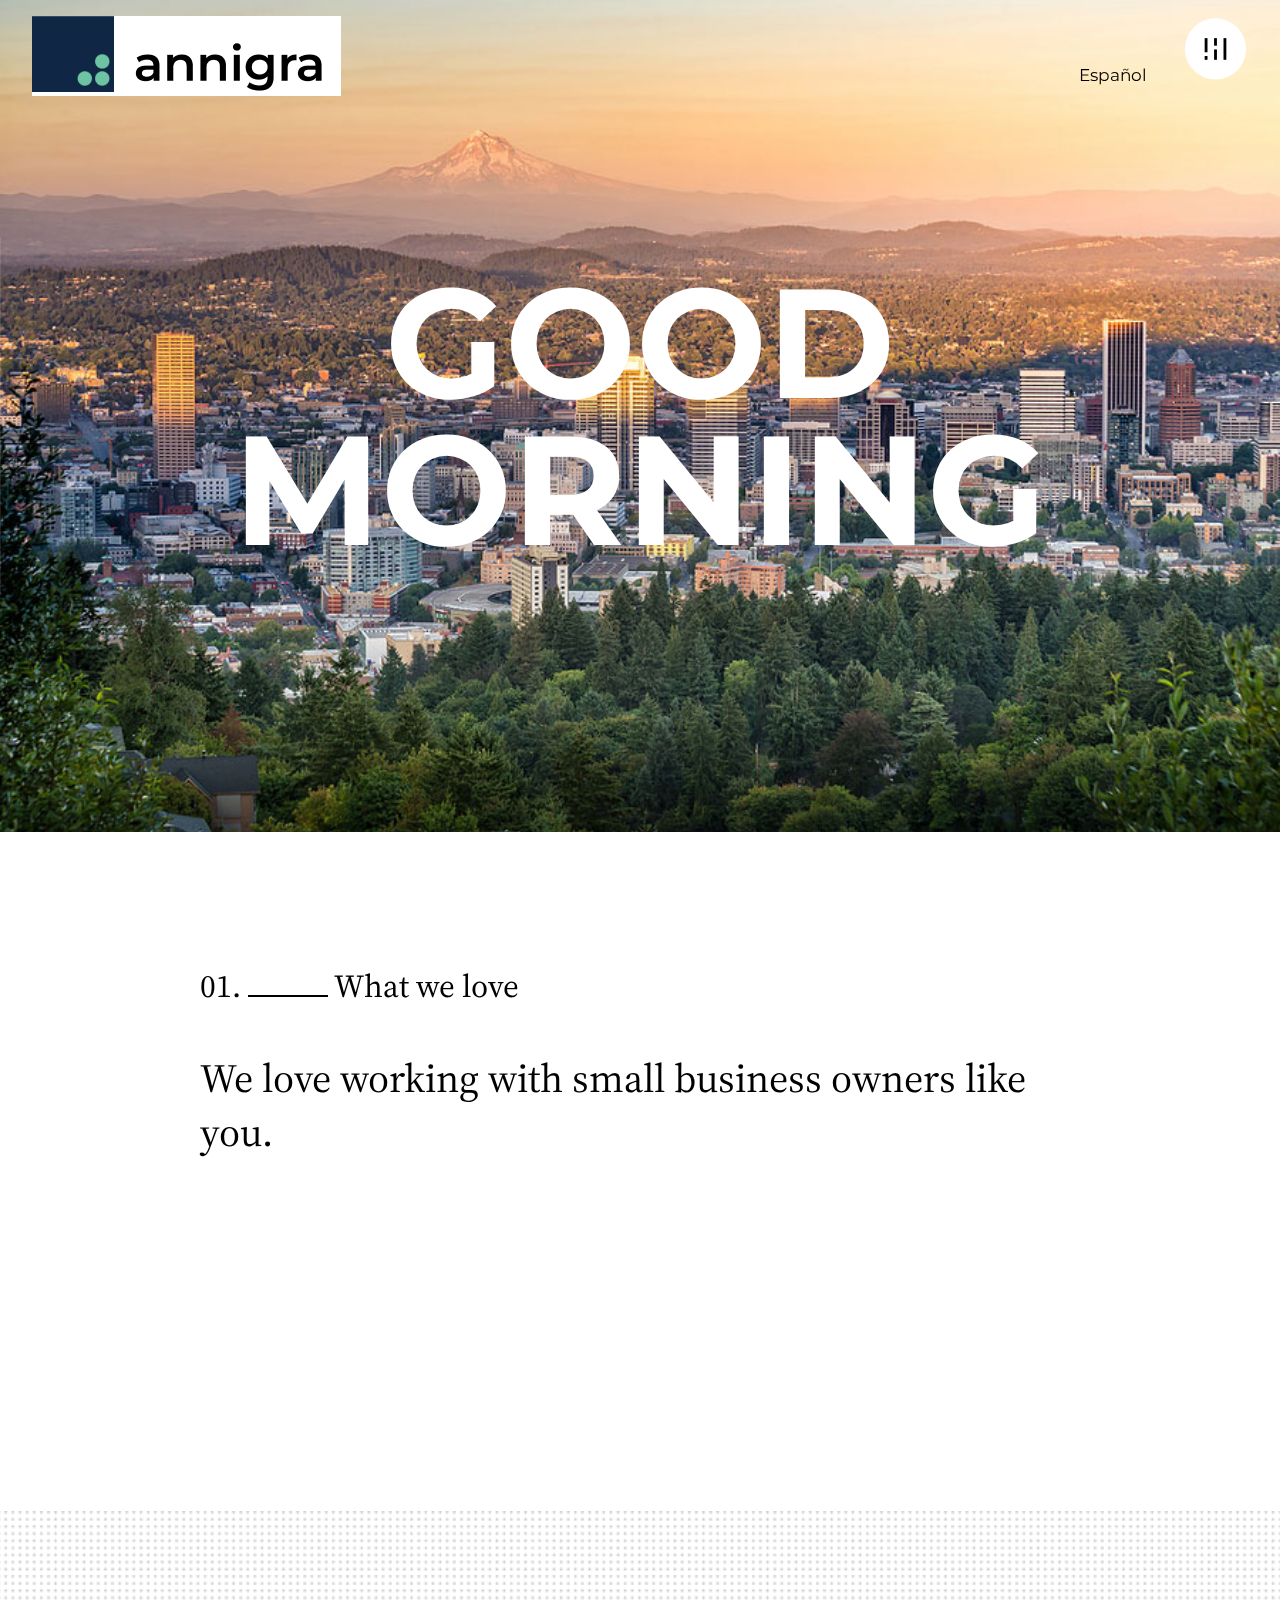
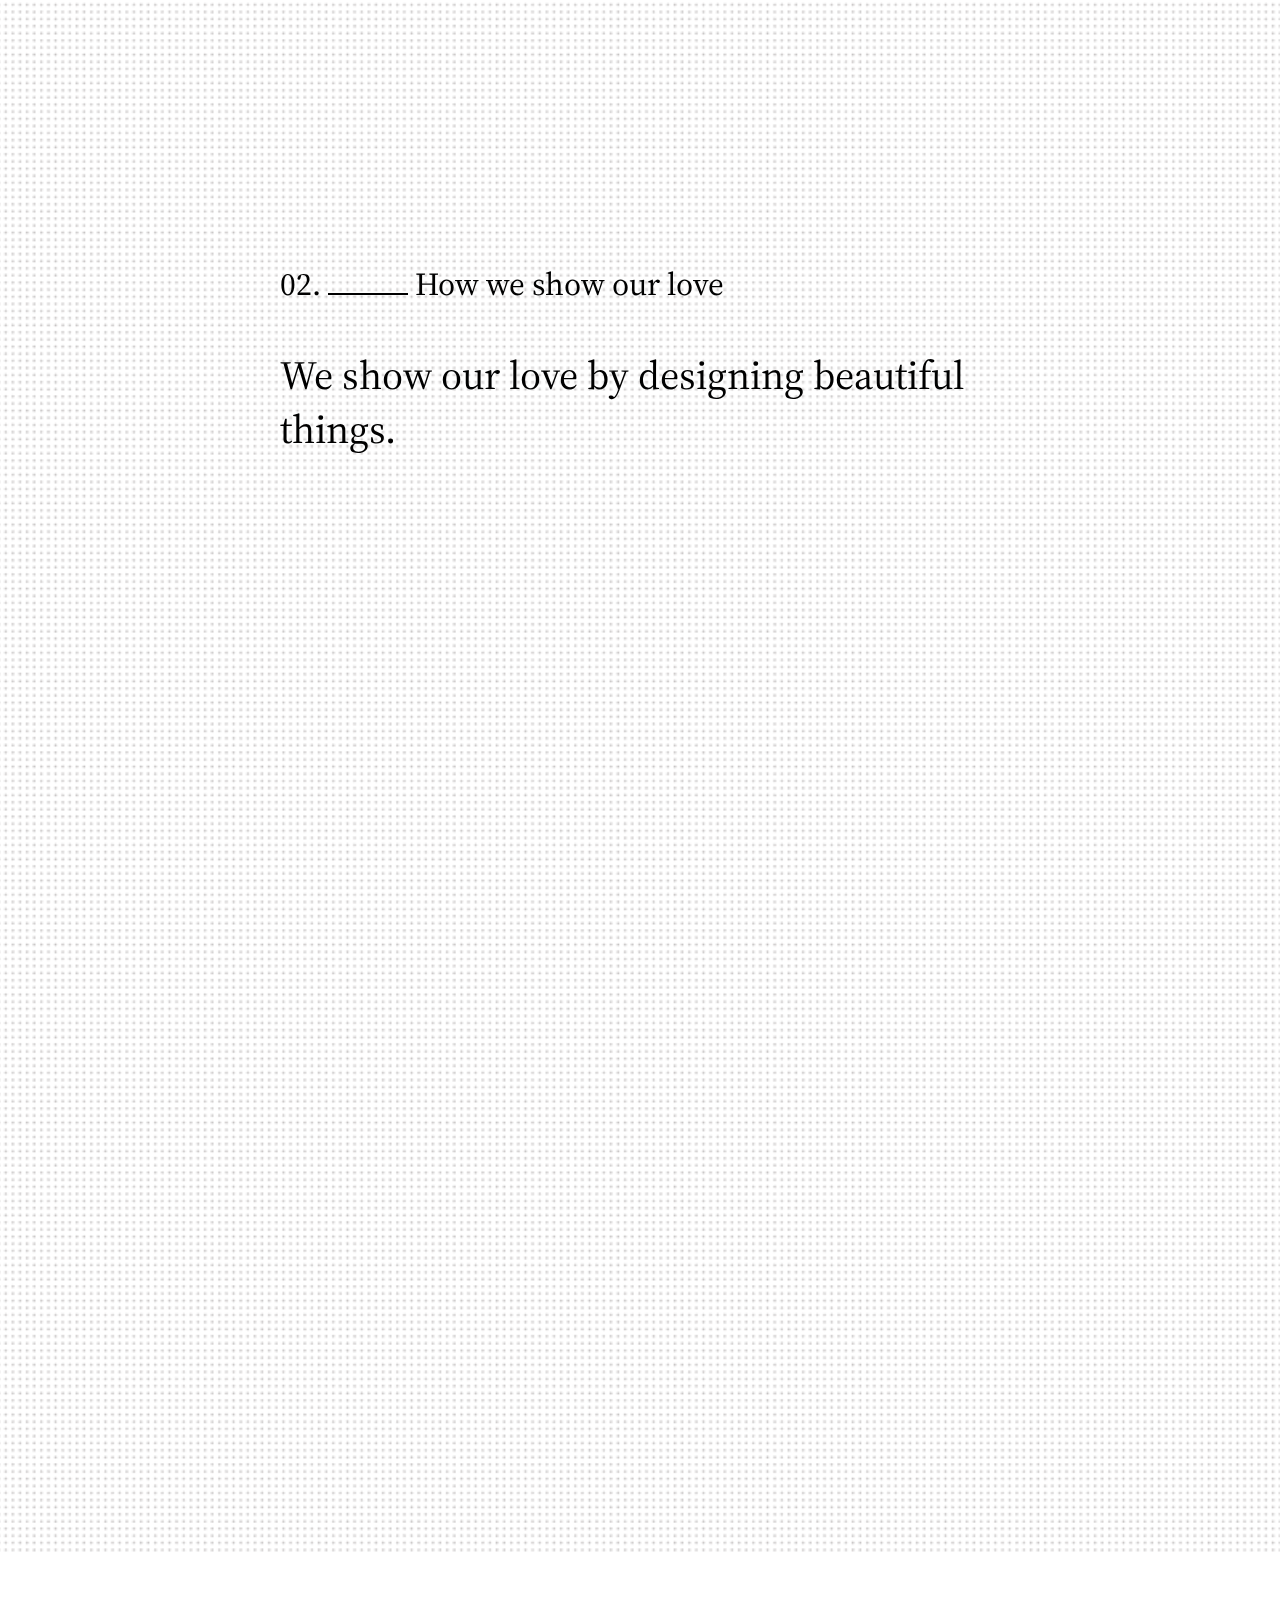
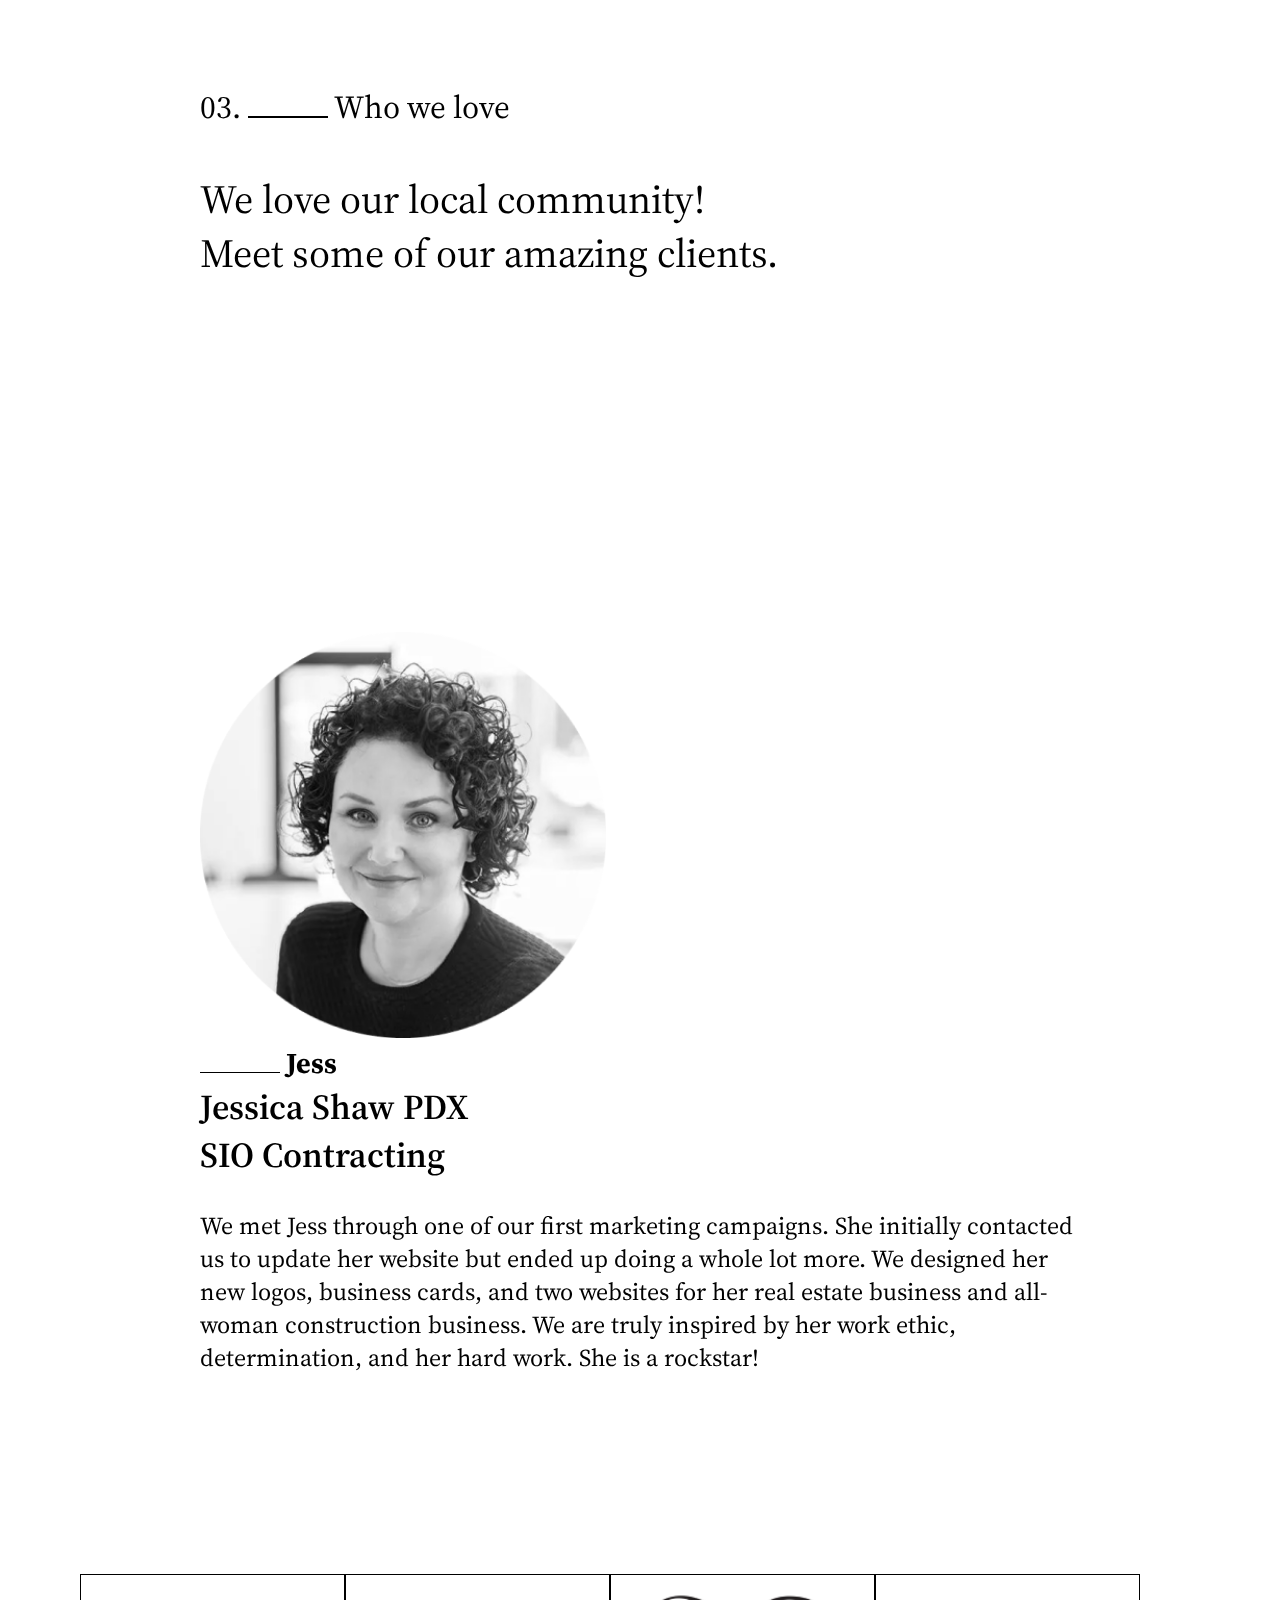
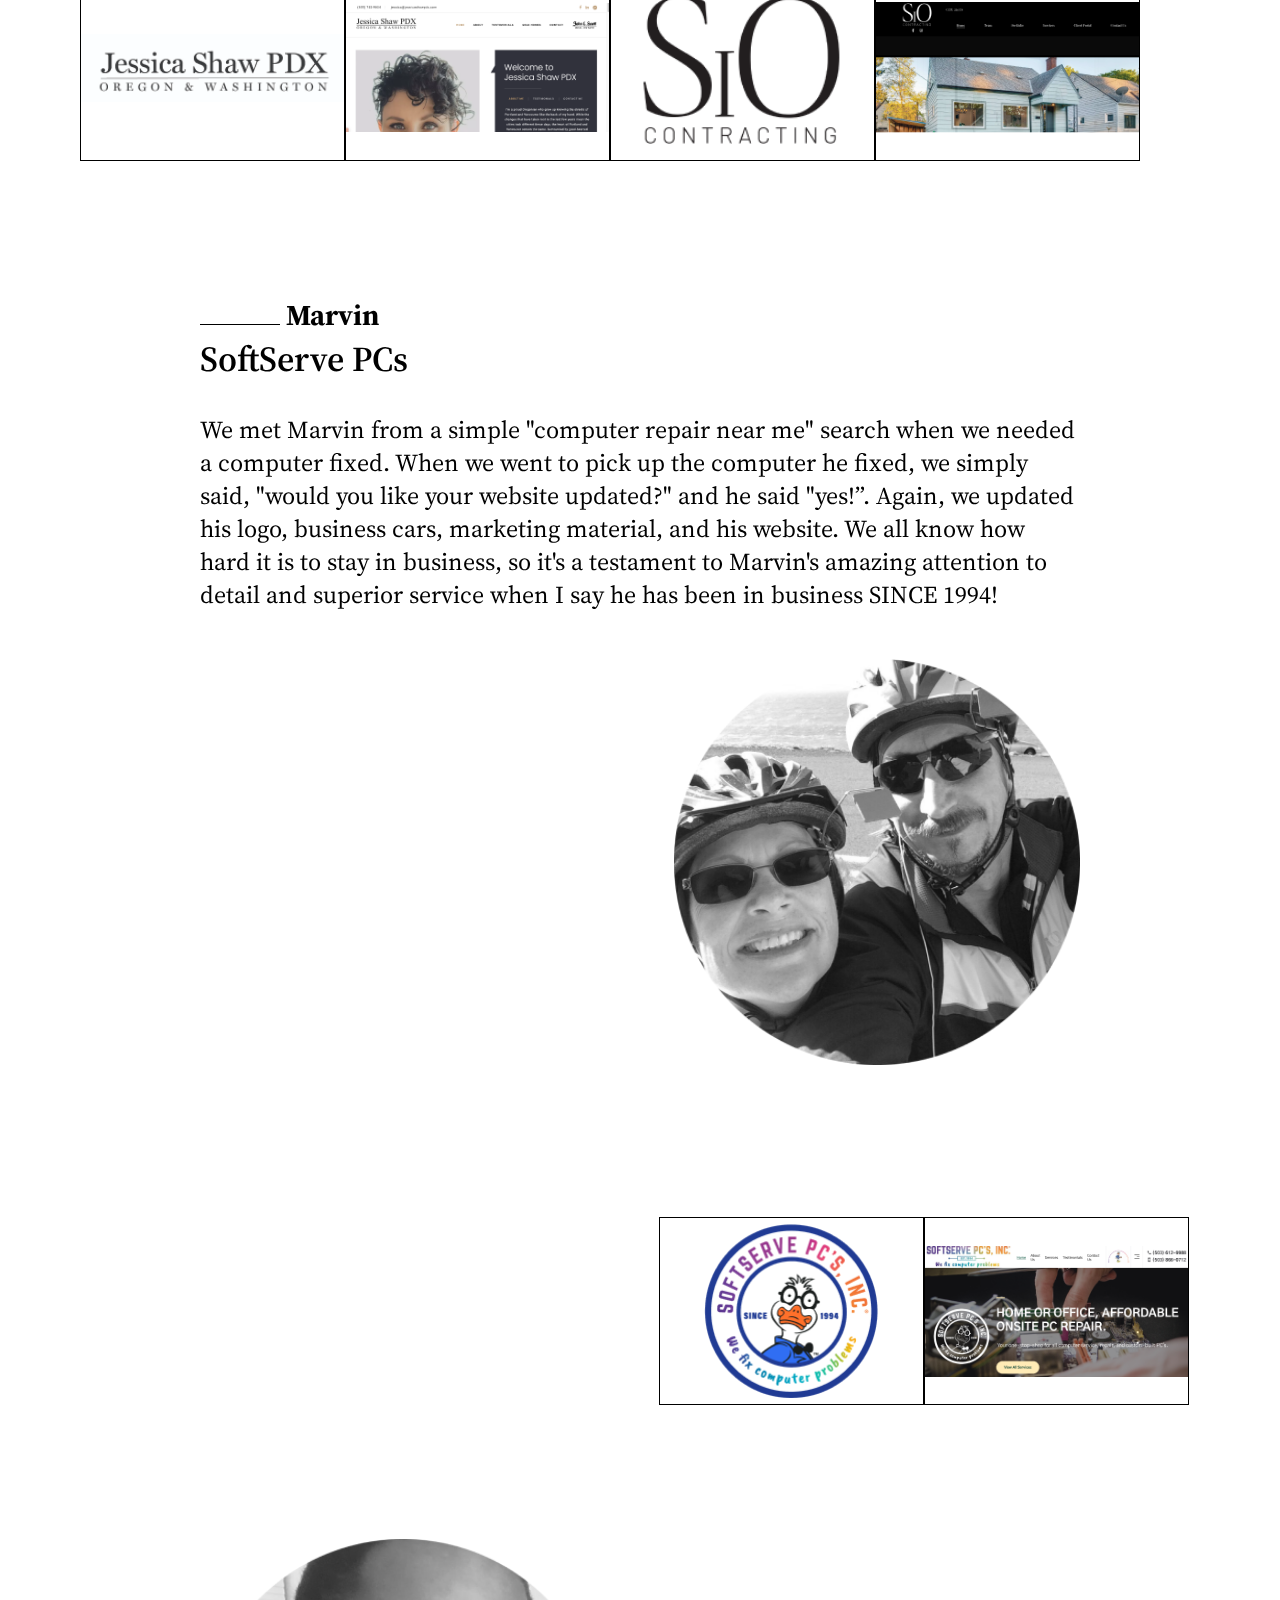
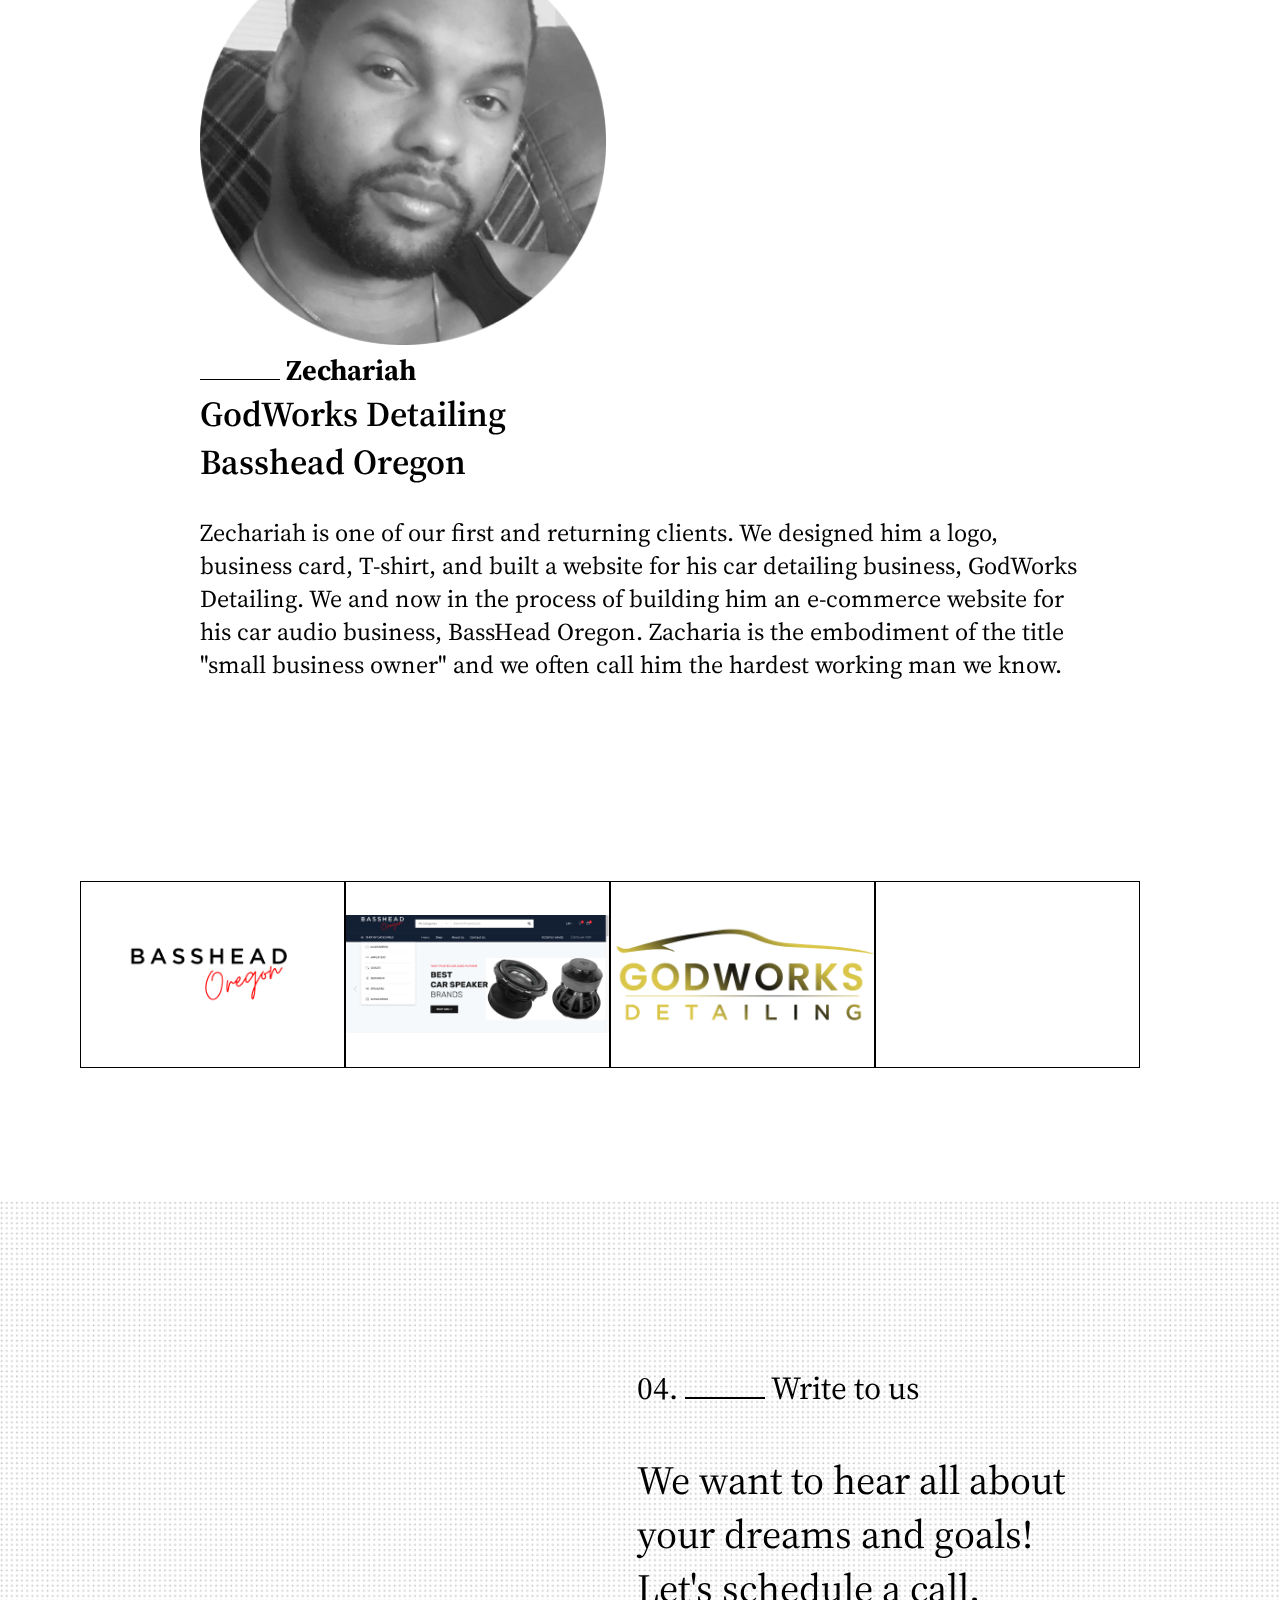
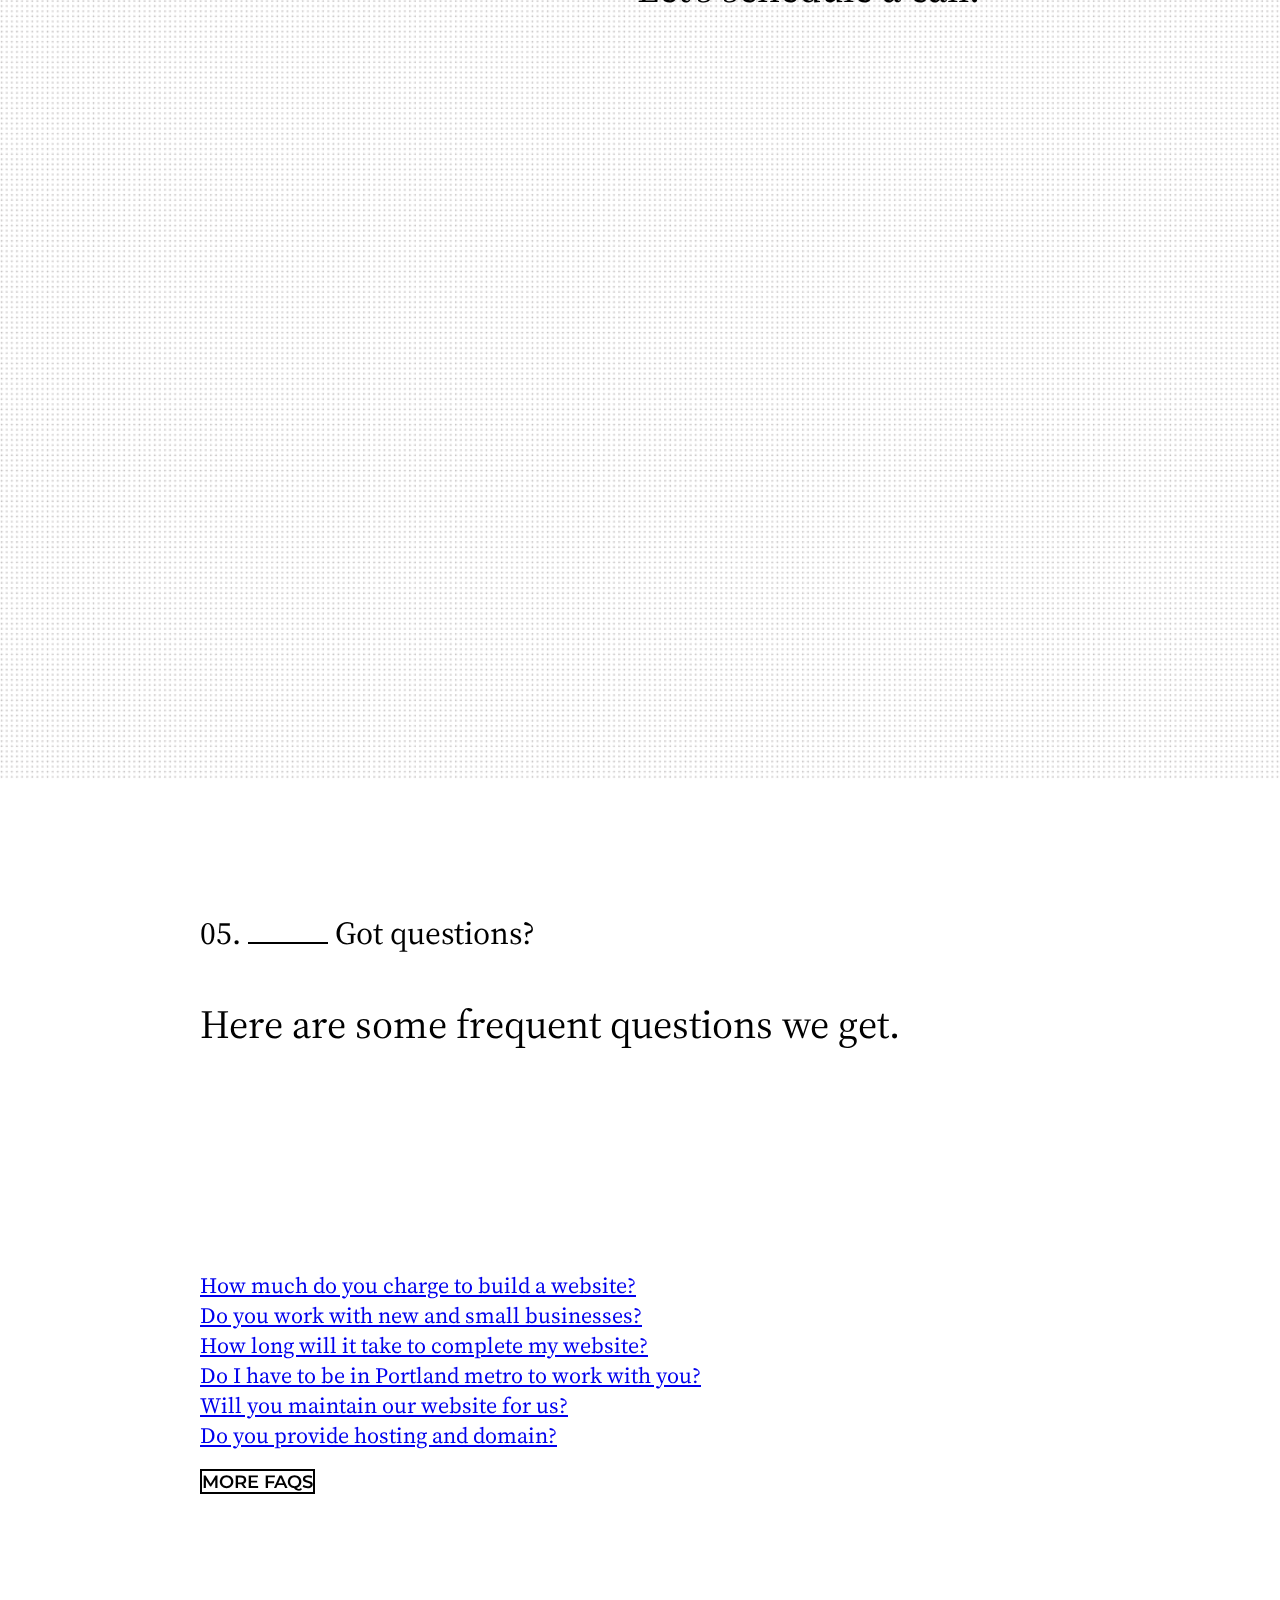
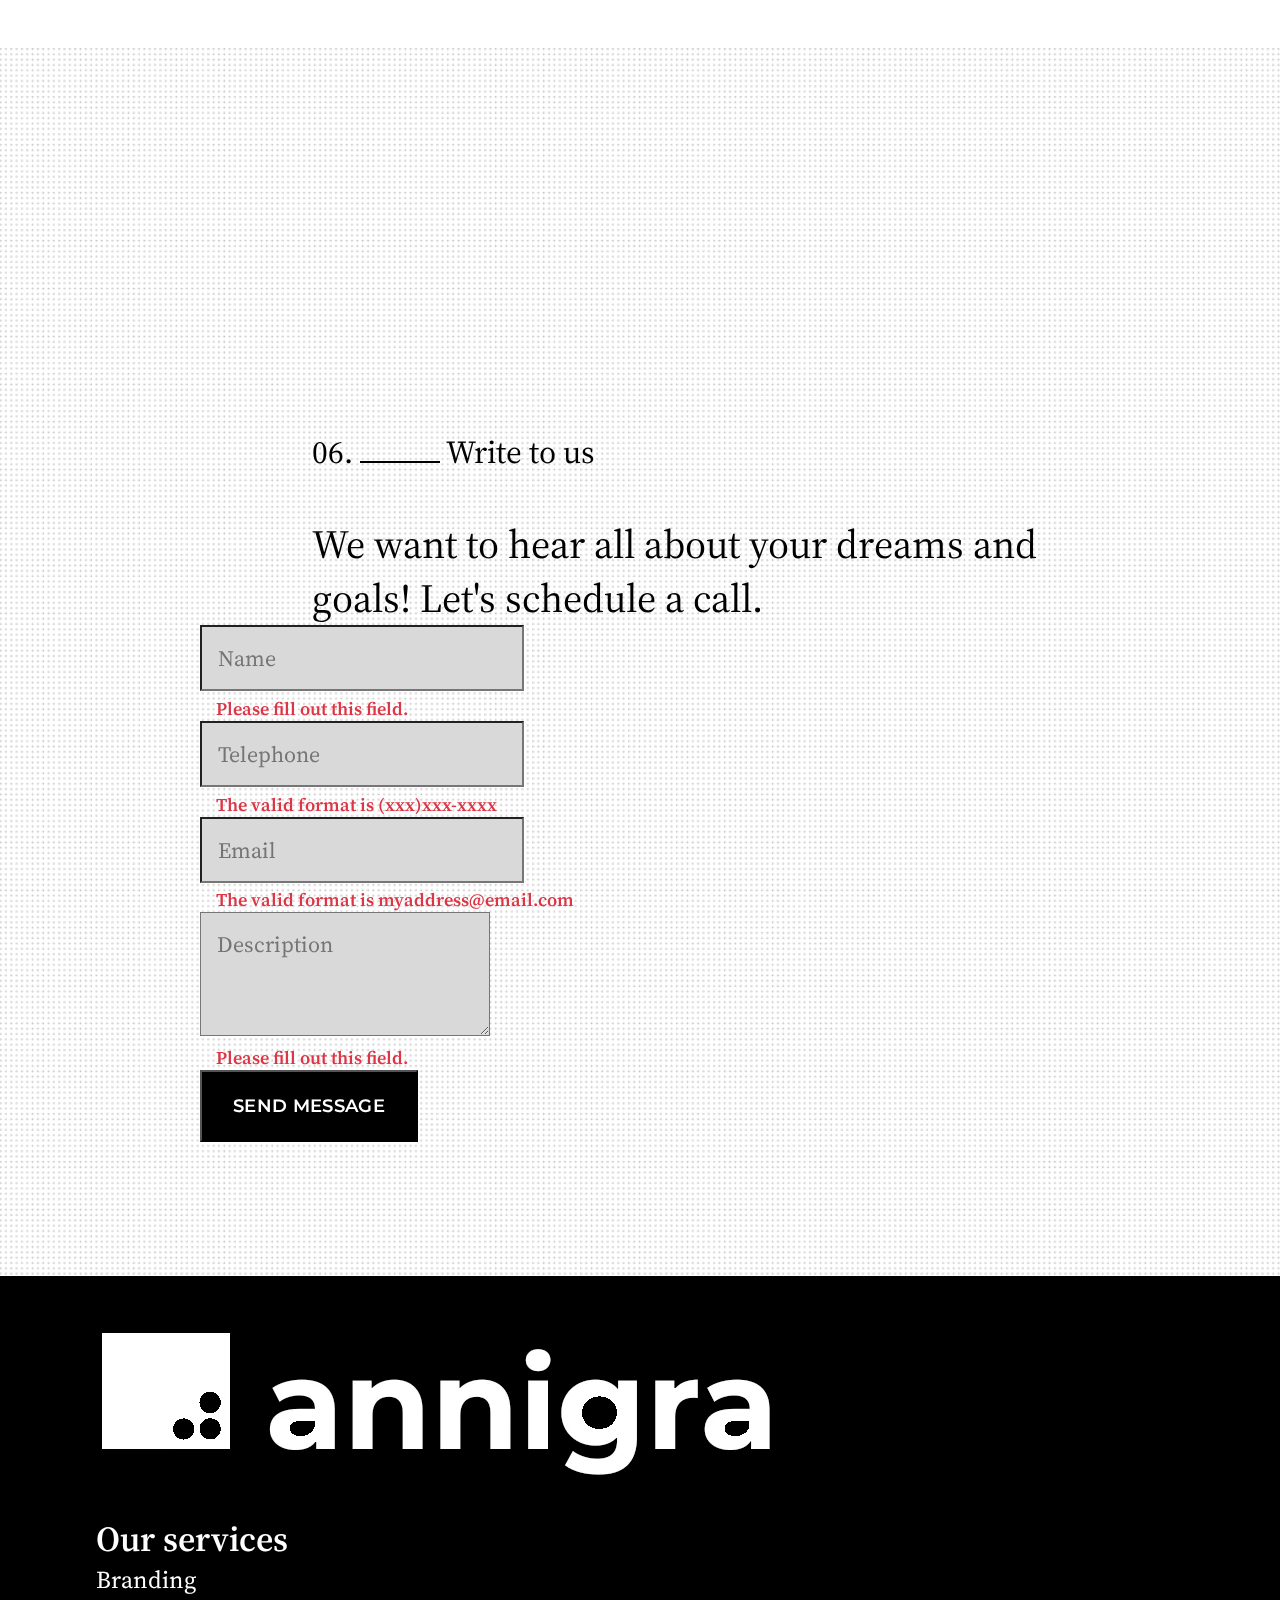
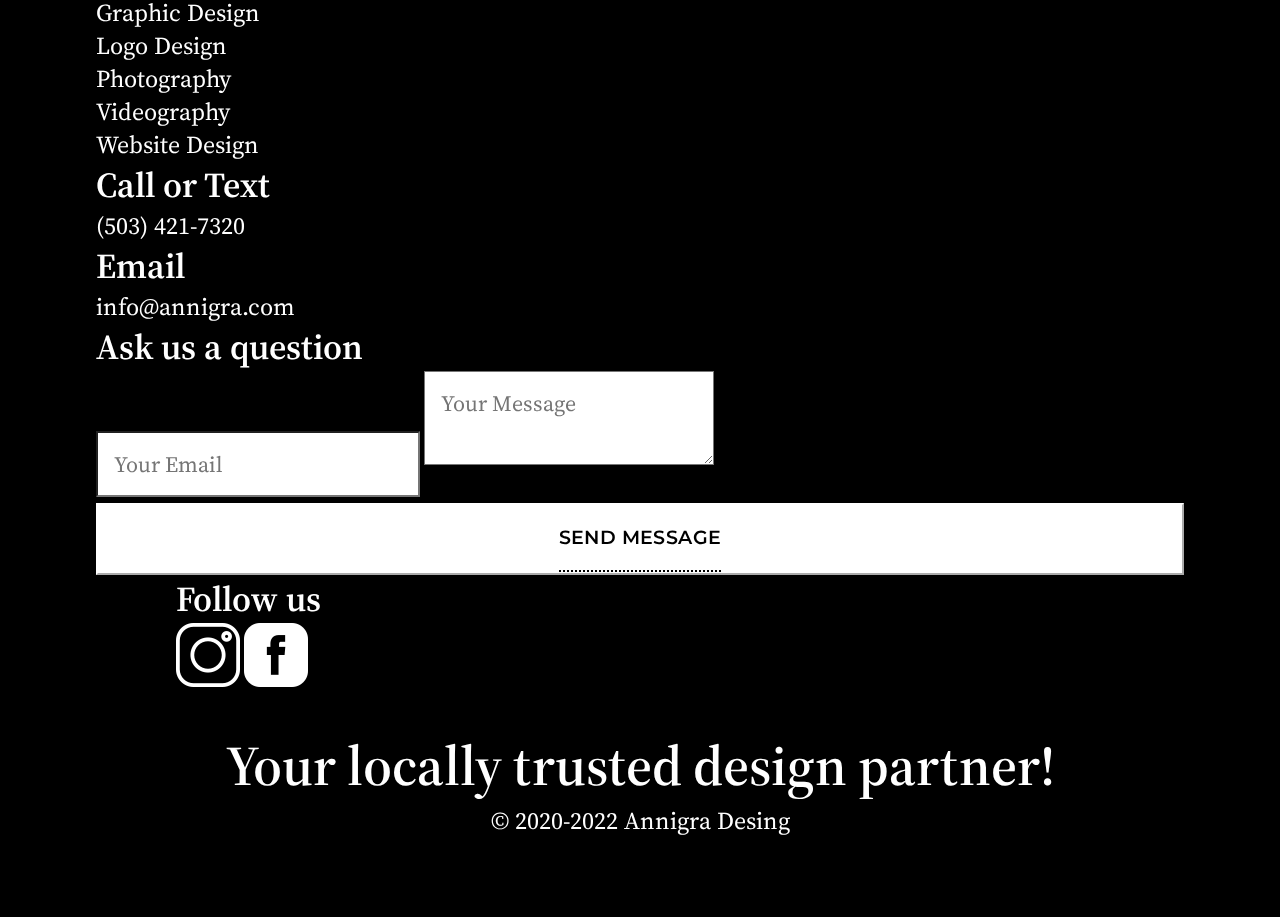
==== index.html @ 2e67ccfa "UPDATE: footer" ====
<!DOCTYPE html>
<html lang="en">

<head>
    <!-- meta tags -->
    <meta charset="UTF-8">
    <meta http-equiv="X-UA-Compatible" content="IE=edge">
    <meta name="viewport" content="width=device-width, initial-scale=1.0">
    <!-- Bootstrap CSS -->
    <link href="https://cdn.jsdelivr.net/npm/bootstrap@5.2.2/dist/css/bootstrap.min.css" rel="stylesheet"
        integrity="sha384-Zenh87qX5JnK2Jl0vWa8Ck2rdkQ2Bzep5IDxbcnCeuOxjzrPF/et3URy9Bv1WTRi" crossorigin="anonymous">
    <script src="https://cdn.jsdelivr.net/npm/bootstrap@5.2.2/dist/js/bootstrap.bundle.min.js"
        integrity="sha384-OERcA2EqjJCMA+/3y+gxIOqMEjwtxJY7qPCqsdltbNJuaOe923+mo//f6V8Qbsw3" crossorigin="anonymous">
    </script>
    <!-- Css framework -->
    <link href="https://unpkg.com/aos@2.3.1/dist/aos.css" rel="stylesheet">



    <script src="/assets/lib/animated-intro-section-master/js/modernizr.js"></script> <!-- Modernizr -->

    <!-- custom CSS -->
    <link rel="stylesheet" href="/assets/css/global.css">
    <link rel="stylesheet" href="/assets/css/home.css">
    <title>Annigra</title>
</head>

<body>
    <main class="content flex">
        <!-- Loader -->
        <div class="loader" id="loader">
            <div class="lds-ripple">
                <div></div>
                <div></div>
            </div>
        </div>

        <!-- Up bottom -->
        <a id="__anni_-back-to-top" href="#" class=" off">
            <span class="__anni_-icon-stack">
                <svg id="__anni_-arrow-1" xmlns="https://www.w3.org/2000/svg" x="0px" y="0px" viewBox="0 0 12.5 27.6"
                    style="height: 25px; background: #000;" xml:space="preserve">
                    <path
                        d="M4.6,25.6V5.8L3.2,7.2c-0.6,0.6-1.5,0.6-2.1,0S0.5,5.7,1.1,5l4-4c0.6-0.6,1.5-0.6,2.1,0l4,4c0.3,0.3,0.4,0.7,0.4,1.1  s-0.1,0.8-0.4,1.1c-0.6,0.6-1.5,0.6-2.1,0L7.7,5.9v19.8c0,0.8-0.7,1.5-1.5,1.5C5.3,27.1,4.6,26.5,4.6,25.6z">
                    </path>
                </svg>
                <svg id="__anni_-arrow-2" xmlns="https://www.w3.org/2000/svg" x="0px" y="0px" viewBox="0 0 12.5 27.6"
                    style="height: 25px;" xml:space="preserve">
                    <path
                        d="M4.6,25.6V5.8L3.2,7.2c-0.6,0.6-1.5,0.6-2.1,0S0.5,5.7,1.1,5l4-4c0.6-0.6,1.5-0.6,2.1,0l4,4c0.3,0.3,0.4,0.7,0.4,1.1  s-0.1,0.8-0.4,1.1c-0.6,0.6-1.5,0.6-2.1,0L7.7,5.9v19.8c0,0.8-0.7,1.5-1.5,1.5C5.3,27.1,4.6,26.5,4.6,25.6z">
                    </path>
                </svg>
            </span>
        </a>
        <!-- header -->
        <header class="__anni_page_header">
            <!-- navbar TAB-->
            <nav id="__anni_navbar_mobile">
                <div class="__anni_brand_menu_mobile">
                    <a href="#" class="__anni_brand_menu_mobile_container">
                        <img src="/assets/img/logo-01.png" alt="Brand">
                        <img class="main-logo" src="/assets/img/logo.png" alt="Brand">
                    </a>
                    <div class="__anni_right_mobile_menu">
                        <div class="__anni_language_dropdown" id="__anni_language_dropdown">
                            <span id="__anni_languaje_span_mobile">Español</span>
                            <div class="__anni_language_dropdown-content" id="__anni_languaje_content">
                                <p class="__anni_lenguage_dropdown_option" id="spanish">Español</p>
                                <p class="__anni_lenguage_dropdown_option" id="english">English</p>
                                <p class="__anni_lenguage_dropdown_option" id="chinese">中文</p>
                            </div>
                        </div>
                        <a href="#" id="__anni_menu_opener_mobile" class=" _anni_menu_svg_path __anni_icon_has_hover">
                            <span class="__anni_menu_opner_icon">
                                <svg xmlns="https://www.w3.org/2000/svg" xmlns:xlink="https://www.w3.org/1999/xlink"
                                    x="0px" y="0px" width="65px" height="65px" viewBox="0 0 69 69"
                                    style="enable-background:new 0 0 69 69;" xml:space="preserve">
                                    <circle cx="34.5" cy="35" r="32.5"></circle>
                                    <rect x="23" y="23.5" class="st0" width="3" height="15"></rect>
                                    <rect x="23" y="42.5" class="st0" width="3" height="4"></rect>
                                    <rect x="33" y="23.5" class="st0" width="3" height="8"></rect>
                                    <rect x="33" y="35.5" class="st0" width="3" height="11"></rect>
                                    <rect x="43" y="23.5" class="st0" width="3" height="23"></rect>
                                </svg>
                            </span>
                        </a>
                    </div>

                </div>
                </div>

            </nav>
            <!-- home section-->
            <div class="__anni_home_content ">
                <div class=" home" id="__home_section">
                    <div id="__home_section_wrapper" class=" d-flex justify-content-center align-content-center">
                        <div>
                            <h1 id="greeting">
                                Good evening
                            </h1>
                        </div>
                    </div>
                </div>
            </div>
            <!-- navbar laptop-->
            <nav id="__anni_navbar">
                <div class="__anni_menu_area">
                    <div class="__anni_navbar_container">
                        <div class="__anni_navbar_left">
                            <div class="__anni_brand_menu d-flex align-content-center">
                                <a href="#">
                                    <img src="/assets/img/logo-01.png" alt="Brand">
                                    <img class="main-logo" src="/assets/img/logo.png" alt="Brand">
                                </a>
                            </div>
                        </div>
                        <div class="__anni_navbar_right">
                            <div class="__anni_navbar_right_inner">
                                <div class="__anni_language_dropdown" id="__anni_language_dropdown">
                                    <span id="__anni_languaje_span">Español</span>
                                    <div class="__anni_language_dropdown-content" id="__anni_languaje_content">
                                        <p class="__anni_lenguage_dropdown_option" id="spanish">Español</p>
                                        <p class="__anni_lenguage_dropdown_option" id="english">English</p>
                                        <p class="__anni_lenguage_dropdown_option" id="chinese">中文</p>
                                    </div>
                                </div>
                                <a href="#" id="__anni_menu_opener" class=" _anni_menu_svg_path __anni_icon_has_hover">
                                    <span class="__anni_menu_opner_icon">
                                        <svg xmlns="https://www.w3.org/2000/svg"
                                            xmlns:xlink="https://www.w3.org/1999/xlink" x="0px" y="0px" width="65px"
                                            height="65px" viewBox="0 0 69 69" style="enable-background:new 0 0 69 69;"
                                            xml:space="preserve">
                                            <circle cx="34.5" cy="35" r="32.5"></circle>
                                            <rect x="23" y="23.5" class="st0" width="3" height="15"></rect>
                                            <rect x="23" y="42.5" class="st0" width="3" height="4"></rect>
                                            <rect x="33" y="23.5" class="st0" width="3" height="8"></rect>
                                            <rect x="33" y="35.5" class="st0" width="3" height="11"></rect>
                                            <rect x="43" y="23.5" class="st0" width="3" height="23"></rect>
                                        </svg>
                                    </span>
                                </a>
                            </div>
                        </div>
                    </div>
                </div>
            </nav>
            <section id="__anni_side_menu_area" data-aos="fade-left">
                <div>
                    <div class="__anni_header_side_menu_area">
                        <a id="__anni_close_side_menu" href="#">
                            <span>
                                <span id="__anni_icon_close">Close</span>
                                <svg xmlns="https://www.w3.org/2000/svg" xmlns:xlink="https://www.w3.org/1999/xlink"
                                    x="0px" y="0px" width="25px" height="25px" viewBox="0 0 25 25"
                                    style="enable-background:new 0 0 25 25;" xml:space="preserve">
                                    <g>
                                        <rect class="st0" x="-3" y="11"
                                            transform="matrix(0.7071 -0.7071 0.7071 0.7071 -5.1777 12.5)" width="31"
                                            height="3"></rect>
                                    </g>
                                    <g>
                                        <rect class="st0" x="11" y="-3"
                                            transform="matrix(0.7071 -0.7071 0.7071 0.7071 -5.1777 12.5)" width="3"
                                            height="31"></rect>
                                    </g>
                                </svg>
                            </span>
                        </a>
                        <div class="__anni_brand_menu">
                            <a href="#">
                                <img class="main-logo" src="/assets/img/logo.png" alt="Brand">
                            </a>
                        </div>
                    </div>

                    <div class="__anni_custom_menu_font">
                        <a href="#">
                            <h2 class="__anni_custom_font_holder">Home</h2>
                        </a>
                    </div>
                    <div class="__anni_custom_menu_font">
                        <a href="#">
                            <h2 class="__anni_custom_font_holder">About Us</h2>
                        </a>
                    </div>

                    <div class="__anni_custom_menu_font">
                        <a href="#">
                            <h2 class="__anni_custom_font_holder">Branding</h2>
                        </a>
                    </div>
                    <div class="__anni_custom_menu_font">
                        <a href="#">
                            <h2 class="__anni_custom_font_holder">Contact Us</h2>
                        </a>
                    </div>
                    <div class="__anni_custom_menu_font">
                        <a href="#">
                            <h2 class="__anni_custom_font_holder">Graphic Design</h2>
                        </a>
                    </div>
                    <div class="__anni_custom_menu_font">
                        <a href="#">
                            <h2 class="__anni_custom_font_holder">Logo Design</h2>
                        </a>
                    </div>
                    <div class="__anni_custom_menu_font">
                        <a href="#">
                            <h2 class="__anni_custom_font_holder">Photography</h2>
                        </a>
                    </div>
                    <div class="__anni_custom_menu_font">
                        <a href="#">
                            <h2 class="__anni_custom_font_holder">Videography
                            </h2>
                        </a>
                    </div>
                    <div class="__anni_custom_menu_font">
                        <a href="#">
                            <h2 class="__anni_custom_font_holder">Website</h2>
                        </a>
                    </div>

                </div>
            </section>
            <!-- Navbar copy end-->
            <!-- Navbar -->


        </header>



        <!-- Sections -->
        <!-- 01 we love -->
        <section class="__welove">
            <div class="row justify-content-between pe-1">
                <div class=" col-12 col-lg-8 col-sm-12 col-xxl-8 col-md-8 __welove_content ">
                    <h2 class="___section_h2">
                        01.
                        <span class="__section_nt_line" style="background-color: #000000;"></span>
                        What we love
                    </h2>
                    <p class="___section_p">
                        We love working with small business
                        owners like you.
                    </p>
                </div>

                <span class="___section_number col-12 col-lg-4  col-xxl-4  col-md-4" data-aos="fade-left"
                    data-aos-offset="100" data-aos-easing="ease-in-sine">
                    01.
                </span>
            </div>



        </section>

        <!-- 02 show our love  -->
        <section class="__showourlove">
            <div class="row">
                <div class=" col-lg-4 col-md-12 col-12  col-xxl-5 ">

                    <span class="___section_number_frame __welove_number" data-aos="fade-right" data-aos-offset="100"
                        data-aos-easing="ease-in-sine">
                        02.
                    </span>
                </div>
                <div class=" col-lg-8 col-12  col-md-12 col-xxl-7  __welove_content ">
                    <h2 class="___section_h2">
                        02.
                        <span class="__section_nt_line" style="background-color: #000000;"></span>
                        How we show our love
                    </h2>
                    <p class="___section_p">
                        We show our love by designing
                        beautiful things.
                    </p>
                </div>
            </div>
            <div class="row __anni_show_list_area">
                <div class="col-12 col-lg-6">
                    <ul class="__anni_show_list">
                        <li class="__anni_show_list_item">
                            <span data-aos="fade-right" data-aos-offset="200" data-aos-easing="ease-in-sine">
                                <svg width="114" height="114" viewBox="0 0 114 114" fill="none"
                                    xmlns="http://www.w3.org/2000/svg">
                                    <rect width="114" height="114" rx="57" fill="#FEC12D" />
                                </svg>
                            </span>
                            <p>
                                <a href="#" data-aos="fade-right" data-aos-offset="100" data-aos-easing="ease-in-sine">
                                    Website
                                </a>
                            </p>
                        </li>
                        <li class="__anni_show_list_item">
                            <span data-aos="fade-right" data-aos-offset="200" data-aos-easing="ease-in-sine">
                                <svg width="114" height="114" viewBox="0 0 114 114" fill="none"
                                    xmlns="http://www.w3.org/2000/svg">
                                    <rect width="114" height="114" rx="57" fill="#2DB9B8" />
                                </svg>
                            </span>
                            <p>
                                <a href="#" data-aos="fade-right" data-aos-offset="100" data-aos-easing="ease-in-sine">
                                    Photography
                                </a>
                            </p>
                        </li>
                        <li class="__anni_show_list_item">
                            <span data-aos="fade-right" data-aos-offset="200" data-aos-easing="ease-in-sine">
                                <svg width="114" height="114" viewBox="0 0 114 114" fill="none"
                                    xmlns="http://www.w3.org/2000/svg">
                                    <rect width="114" height="114" rx="57" fill="#64B4FC" />
                                </svg>
                            </span>
                            <p>
                                <a href="#" data-aos="fade-right" data-aos-offset="100" data-aos-easing="ease-in-sine"
                                    id="graphic-design-link">
                                    Graphic Design
                                </a>
                            </p>
                        </li>
                    </ul>
                </div>
                <div class="col-6">
                    <ul>
                        <li class="__anni_show_list_item">
                            <span data-aos="fade-left" data-aos-offset="200" data-aos-easing="ease-in-sine">
                                <svg width="114" height="114" viewBox="0 0 114 114" fill="none"
                                    xmlns="http://www.w3.org/2000/svg">
                                    <rect width="114" height="114" rx="57" fill="#FB702C" />
                                </svg>
                            </span>
                            <p>
                                <a href="#" data-aos="fade-left" data-aos-offset="100" data-aos-easing="ease-in-sine">
                                    Logo
                                </a>
                            </p>
                        </li>
                        <li class="__anni_show_list_item">
                            <span data-aos="fade-left" data-aos-offset="200" data-aos-easing="ease-in-sine">
                                <svg width="114" height="114" viewBox="0 0 114 114" fill="none"
                                    xmlns="http://www.w3.org/2000/svg">
                                    <rect width="114" height="114" rx="57" fill="#24D8AD" />
                                </svg>

                            </span>
                            <p>
                                <a href="#" data-aos="fade-left" data-aos-offset="100" data-aos-easing="ease-in-sine">
                                    Branding
                                </a>

                            </p>
                        </li>
                        <li class="__anni_show_list_item">
                            <span data-aos="fade-left" data-aos-offset="200" data-aos-easing="ease-in-sine">
                                <svg width="114" height="114" viewBox="0 0 114 114" fill="none"
                                    xmlns="http://www.w3.org/2000/svg">
                                    <rect width="114" height="114" rx="57" fill="#E20F58" />
                                </svg>
                            </span>
                            <p>
                                <a href="#" data-aos="fade-left" data-aos-offset="100" data-aos-easing="ease-in-sine">
                                    Videography
                                </a>
                            </p>
                        </li>
                    </ul>
                </div>
            </div>
        </section>
        <!-- 03 who love -->
        <section class="__wholove">
            <div class="row mb-5  justify-content-between pe-1">
                <div class=" col-12 col-lg-8 col-md-8 col-xxl-7 __welove_content">
                    <h2 class="___section_h2">
                        03.
                        <span class="__section_nt_line" style="background-color: #000000;"></span>
                        Who we love
                    </h2>
                    <p class="___section_p">
                        We love our local community! <br />
                        Meet some of our amazing clients.
                    </p>
                </div>
                <span class="___section_number __welove_number  col-12 col-lg-4 col-md-4 col-xxl-5 "
                    data-aos="fade-left" data-aos-offset="100" data-aos-easing="ease-in-sine">03.</span>
            </div>
            <div class="__anni_wholove_client __anni_wholove_client_first row ">
                <div class="row align-items-start justify-content-center col ">
                    <figure class="__anni_welove_client_img col-lg-6 col-12">
                        <img src="/assets/img/clients/jESSICA-sHAW.png" alt="">
                    </figure>

                    <div class="col-lg-6 col-12 __anni_wholove_client_text">

                        <h3> <span class="__section_nt_line" style="background-color: #000000;"></span> Jess
                        </h3>
                        <h2>Jessica Shaw PDX</h2>
                        <h2>SIO Contracting</h2>
                        <p>We met Jess through one of our first marketing campaigns. She initially contacted us to
                            update her website but ended up doing a whole lot more. We designed her new logos,
                            business
                            cards, and two websites for her real estate business and all-woman construction
                            business. We
                            are truly inspired by her work ethic, determination, and her hard work. She is a
                            rockstar!
                        </p>

                    </div>
                </div>
            </div>

        </section>

        <span class="__anni_wholove_bg_client_name" data-aos="fade-right" data-aos-offset="100"
            data-aos-easing="ease-in-sine">Jessica</span>
        <div class=" __anni__wholove_portfolio_client row col-12 col-sm-12 col-xxl-12">
            <div class=" ">
                <a href="https://jessicashawpdx.com" target="_blank" class="col-6 col-lg-3 col-xxl-3">
                    <figure class=" __anni_welove_client_work">
                        <img src="/assets/img/clients/Jessica Shaw PDX Logo.png" alt="">
                    </figure>
                </a>
                <a href="https://jessicashawpdx.com" target="_blank" class="col-6 col-lg-3 col-xxl-3">
                    <figure class="   __anni_welove_client_work">
                        <img src="/assets/img/clients/jesica_showcase.png" alt="">
                    </figure>
                </a>
                <a href="https://siocontracting.com" target="_blank" class="col-6 col-lg-3 col-xxl-3">
                    <figure class="  __anni_welove_client_work __anni_welove_portfolio_other_img">
                        <img src="/assets/img/clients/SiO Contracting Logo.png" alt="">
                    </figure>
                </a>
                <a href="https://siocontracting.com" target="_blank" class="col-6 col-lg-3 col-xxl-3">
                    <figure class="   __anni_welove_client_work">
                        <img src="/assets/img/clients/jesica_showcase02.png" alt="">
                    </figure>
                </a>
            </div>

        </div>
        <section class="__wholove">

            <div class="__anni_wholove_client __anni_wholove_client_on_right  row ">
                <div class="col-lg-6 col-12 align-items-start  __anni_wholove_client_text">

                    <h3> <span class="__section_nt_line" style="background-color: #000000;"></span>
                        Marvin
                    </h3>
                    <h2>SoftServe PCs</h2>
                    <p>We met Marvin from a simple "computer repair near me" search when we needed a computer fixed.
                        When we went to pick up the computer he fixed, we simply said, "would you like your website
                        updated?" and he said "yes!”. Again, we updated his logo, business cars, marketing material,
                        and his website. We all know how hard it is to stay in business, so it's a testament to
                        Marvin's amazing attention to detail and superior service when I say he has been in business
                        SINCE 1994!
                    </p>

                </div>

                <figure class="__anni_welove_client_img col-lg-6 col-12 __anni_wholove_client_on_right_img">
                    <img src="/assets/img/clients/Marvin-Somerton.png" alt="">
                </figure>
            </div>
        </section>

        <span class=" __anni_wholove_client_on_right_name" data-aos="fade-left" data-aos-offset="100"
            data-aos-easing="ease-in-sine">Marvin</span>



        <div class="__anni__wholove_portfolio_client_right ">
            <div>
                <a href="https://softservepcs.com" target="_blank" class="col-6  col-lg-3">
                    <figure class="  __anni_welove_client_work __anni_welove_portfolio_square_img">
                        <img src="/assets/img/clients/SoftServe PCs inc.png" alt="">
                    </figure>
                </a>
                <a href="https://softservepcs.com" target="_blank" class="col-6 col-lg-3">
                    <figure class="   __anni_welove_client_work">
                        <img src="/assets/img/clients/Screenshot 2022-07-16 at 15.23 1 (1).png" alt="">
                    </figure>
                </a>
            </div>
        </div>
        <section class="__wholove">

            <div class="__anni_wholove_client row">
                <div class="row align-items-start justify-content-center col ">

                    <figure class="__anni_welove_client_img col-lg-6 col-12">
                        <img src="/assets/img/clients/Zechariah-McLaurin.png" alt="">
                    </figure>

                    <div class="col-lg-6 col-12 __anni_wholove_client_text ">

                        <h3>
                            <span class="__section_nt_line" style="background-color: #000000;">
                            </span>
                            Zechariah
                        </h3>
                        <h2>GodWorks Detailing</h2>
                        <h2>Basshead Oregon</h2>
                        <p>Zechariah is one of our first and returning clients. We designed him a logo, business
                            card,
                            T-shirt, and built a website for his car detailing business, GodWorks Detailing. We and
                            now
                            in the process of building him an e-commerce website for his car audio business,
                            BassHead
                            Oregon. Zacharia is the embodiment of the title "small business owner" and we often call
                            him
                            the hardest working man we know.
                        </p>

                    </div>
                </div>
            </div>
        </section>
        <span class="__anni_wholove_bg_client_name " data-aos="fade-right" data-aos-offset="100"
            data-aos-easing="ease-in-sine">Zechariah
        </span>
        <div class=" __anni__wholove_portfolio_client  row col-12 col-sm-12 __wholove_bottom_margin">
            <div>
                <a href="" target="_blank" class="col-6 col-lg-3">

                    <figure class="  __anni_welove_client_work">
                        <img src="/assets/img/clients/BassHead Oregon Logo.png" alt="">
                    </figure>
                </a>
                <a href="https://bassheadoregon.com" target="_blank" class="col-6 col-lg-3">
                    <figure class="  __anni_welove_client_work">
                        <img src="/assets/img/clients/Screenshot 2022-07-16 at 15.29 1.png" alt="">
                    </figure>

                </a>
                <a href="https://bassheadoregon.com" target="_blank" class="col-6 col-lg-3">
                    <figure class="  __anni_welove_client_work ">
                        <img src="/assets/img/clients/Godworks Detailing Logo.png" alt="">
                    </figure>

                </a>
                <a href="#" target="_blank" rel="noopener noreferrer" class="col-6 col-lg-3">
                    <figure class="  __anni_welove_client_work  __anni_welove_portfolio_square_img">
                        <img src="https://via.placeholder.com/250x200/ffffff/808080%20?text=_" alt="">
                    </figure>
                </a>
            </div>

        </div>

        <!-- 04 appointment -->
        <section class="__appointment row">
            <div class=" col-lg-4  col-xl-12  col-xxl-6 col-md-12 col-12 __appoinment_text md-order-1 ___section_number_container">
                <span class="___section_number_frame __welove_number" style="" data-aos="fade-right"
                    data-aos-offset="200" data-aos-easing="ease-in-sine">04.
                </span>
                <div class="__welove_content col-lg-8 col-xxl-12 ">
                    <h2 class="___section_h2">
                        04.
                        <span class="__section_nt_line" style="background-color: #000000;"></span>
                        Write to us
                    </h2>
                    <p class="___section_p">
                        We want to hear all about
                        your dreams and goals!
                        <br />
                        Let's schedule a call.
                    </p>
                </div>

            </div>
            <div class="col-lg-6  col-xl-12  col-xxl-6 col-md-12 col-12 __welove_content ">
                <!-- Calendly inline widget begin -->
                <div class="calendly-inline-widget"
                    data-url="https://calendly.com/annigra?hide_gdpr_banner=1&primary_color=009fff"
                    style="min-width:320px;height:630px;"></div>
                <script type="text/javascript" src="https://assets.calendly.com/assets/external/widget.js" async>
                </script>
                <!-- Calendly inline widget end -->
            </div>
            </div>
        </section>
        <!-- 05 FAQ -->

        <section class="__FAQ">
            <div class="row pe-1">
                <div class=" col-lg-8 col-xxl-8 col-12 __welove_content ">
                    <h2 class="___section_h2">
                        05.
                        <span class="__section_nt_line" style="background-color: #000000;"></span>
                        Got questions?


                    </h2>
                    <p class="___section_p">
                        Here are some frequent questions
                        we get.
                    </p>
                </div>


                <span class="___section_number __welove_number col-lg-4 col-xxl-4  col-12" data-aos="fade-left"
                    data-aos-offset="200" data-aos-easing="ease-in-sine">05.</span>

                <div class="col-lg-8 col-12  col-xxl-8  __anni_toggle_faq">

                    <!-- pregunta 1 -->
                    <div class="d-grip gap-2 __anni_faq_area ">
                        <div class="__anni_faq_acc collapsible">
                            <a class="__anni_faq_acc btn btn-dark __anni_faq_btn  mb-4" data-bs-toggle="collapse"
                                href="#__anni_question01" role="button" aria-expanded="false"
                                aria-controls="__anni_question01">
                                How much do you charge to build a website?

                                <span class="__anni_collapse_marks d-flex justify-content-center align-content-center">
                                    <span class="__anni-acc-open">
                                        <svg version="1.1" xmlns="http://www.w3.org/2000/svg"
                                            xmlns:xlink="http://www.w3.org/1999/xlink" x="0px" y="0px"
                                            viewBox="0 0 25 25" style="enable-background:new 0 0 25 25;"
                                            xml:space="preserve">
                                            <g>
                                                <rect x="11" y="1" width="3" height="23"></rect>
                                            </g>
                                            <g>
                                                <rect x="1" y="11" width="23" height="3"></rect>
                                            </g>
                                        </svg>
                                    </span>
                                    <span class="__anni-acc-close"></span>
                                </span>
                            </a>
                        </div>
                        <div class="collapse __anni_answer" id="__anni_question01">
                            <div class="card card-body">
                                Lorem ipsum dolor sit amet, consectetur adipiscing elit, sed do eiusmod tempor
                                incididunt ut labore et dolore magna aliqua. Ut enim ad minim veniam, quis nostrud
                                exercitation ullamco laboris nisi ut aliquip ex ea commodo consequat. Duis aute irure
                                dolor in reprehenderit in voluptate velit esse cillum dolore eu fugiat nulla pariatur.
                                Excepteur sint occaecat cupidatat non proident, sunt in culpa qui officia deserunt
                                mollit anim id est laborum.
                            </div>
                        </div>
                    </div>
                    <!-- pregunta 02 -->
                    <div class="d-grip gap-2 __anni_faq_area ">
                        <div class="__anni_faq_acc collapsible">
                            <a class="__anni_faq_acc btn btn-dark __anni_faq_btn  mb-4" data-bs-toggle="collapse"
                                href="#__anni_question02" role="button" aria-expanded="false"
                                aria-controls="__anni_question02">

                                Do you work with new and small businesses?

                                <span class="__anni_collapse_marks d-flex justify-content-center align-content-center">
                                    <span class="__anni-acc-open">
                                        <svg version="1.1" xmlns="http://www.w3.org/2000/svg"
                                            xmlns:xlink="http://www.w3.org/1999/xlink" x="0px" y="0px"
                                            viewBox="0 0 25 25" style="enable-background:new 0 0 25 25;"
                                            xml:space="preserve">
                                            <g>
                                                <rect x="11" y="1" width="3" height="23"></rect>
                                            </g>
                                            <g>
                                                <rect x="1" y="11" width="23" height="3"></rect>
                                            </g>
                                        </svg>
                                    </span>
                                    <span class="__anni-acc-close"></span>
                                </span>
                            </a>
                        </div>
                        <div class="collapse __anni_answer" id="__anni_question02">
                            <div class="card card-body">
                                Lorem ipsum dolor sit amet, consectetur adipiscing elit, sed do eiusmod tempor
                                incididunt ut labore et dolore magna aliqua. Ut enim ad minim veniam, quis nostrud
                                exercitation ullamco laboris nisi ut aliquip ex ea commodo consequat. Duis aute irure
                                dolor in reprehenderit in voluptate velit esse cillum dolore eu fugiat nulla pariatur.
                                Excepteur sint occaecat cupidatat non proident, sunt in culpa qui officia deserunt
                                mollit anim id est laborum.
                            </div>
                        </div>
                    </div>
                    <!-- pregunta 03 -->
                    <div class="d-grip gap-2 __anni_faq_area ">
                        <div class="__anni_faq_acc collapsible">
                            <a class="__anni_faq_acc btn btn-dark __anni_faq_btn  mb-4" data-bs-toggle="collapse"
                                href="#__anni_question03" role="button" aria-expanded="false"
                                aria-controls="__anni_question03">

                                How long will it take to complete my website?

                                <span class="__anni_collapse_marks d-flex justify-content-center align-content-center">
                                    <span class="__anni-acc-open">
                                        <svg version="1.1" xmlns="http://www.w3.org/2000/svg"
                                            xmlns:xlink="http://www.w3.org/1999/xlink" x="0px" y="0px"
                                            viewBox="0 0 25 25" style="enable-background:new 0 0 25 25;"
                                            xml:space="preserve">
                                            <g>
                                                <rect x="11" y="1" width="3" height="23"></rect>
                                            </g>
                                            <g>
                                                <rect x="1" y="11" width="23" height="3"></rect>
                                            </g>
                                        </svg>
                                    </span>
                                    <span class="__anni-acc-close"></span>
                                </span>
                            </a>
                        </div>
                        <div class="collapse __anni_answer" id="__anni_question03">
                            <div class="card card-body">
                                Lorem ipsum dolor sit amet, consectetur adipiscing elit, sed do eiusmod tempor
                                incididunt ut labore et dolore magna aliqua. Ut enim ad minim veniam, quis nostrud
                                exercitation ullamco laboris nisi ut aliquip ex ea commodo consequat. Duis aute irure
                                dolor in reprehenderit in voluptate velit esse cillum dolore eu fugiat nulla pariatur.
                                Excepteur sint occaecat cupidatat non proident, sunt in culpa qui officia deserunt
                                mollit anim id est laborum.
                            </div>
                        </div>
                    </div>
                    <!-- pregunta 04 -->
                    <div class="d-grip gap-2 __anni_faq_area ">
                        <div class="__anni_faq_acc collapsible">
                            <a class="__anni_faq_acc btn btn-dark __anni_faq_btn  mb-4" data-bs-toggle="collapse"
                                href="#__anni_question04" role="button" aria-expanded="false"
                                aria-controls="__anni_question04">

                                Do I have to be in Portland metro to work with you?

                                <span class="__anni_collapse_marks d-flex justify-content-center align-content-center">
                                    <span class="__anni-acc-open">
                                        <svg version="1.1" xmlns="http://www.w3.org/2000/svg"
                                            xmlns:xlink="http://www.w3.org/1999/xlink" x="0px" y="0px"
                                            viewBox="0 0 25 25" style="enable-background:new 0 0 25 25;"
                                            xml:space="preserve">
                                            <g>
                                                <rect x="11" y="1" width="3" height="23"></rect>
                                            </g>
                                            <g>
                                                <rect x="1" y="11" width="23" height="3"></rect>
                                            </g>
                                        </svg>
                                    </span>
                                    <span class="__anni-acc-close"></span>
                                </span>
                            </a>
                        </div>
                        <div class="collapse __anni_answer" id="__anni_question04">
                            <div class="card card-body">
                                Lorem ipsum dolor sit amet, consectetur adipiscing elit, sed do eiusmod tempor
                                incididunt ut labore et dolore magna aliqua. Ut enim ad minim veniam, quis nostrud
                                exercitation ullamco laboris nisi ut aliquip ex ea commodo consequat. Duis aute irure
                                dolor in reprehenderit in voluptate velit esse cillum dolore eu fugiat nulla pariatur.
                                Excepteur sint occaecat cupidatat non proident, sunt in culpa qui officia deserunt
                                mollit anim id est laborum.
                            </div>
                        </div>
                    </div>
                    <!-- pregunta 05 -->
                    <div class="d-grip gap-2 __anni_faq_area ">
                        <div class="__anni_faq_acc collapsible">
                            <a class="__anni_faq_acc btn btn-dark __anni_faq_btn  mb-4" data-bs-toggle="collapse"
                                href="#__anni_question05" role="button" aria-expanded="false"
                                aria-controls="__anni_question05">

                                Will you maintain our website for us?

                                <span class="__anni_collapse_marks d-flex justify-content-center align-content-center">
                                    <span class="__anni-acc-open">
                                        <svg version="1.1" xmlns="http://www.w3.org/2000/svg"
                                            xmlns:xlink="http://www.w3.org/1999/xlink" x="0px" y="0px"
                                            viewBox="0 0 25 25" style="enable-background:new 0 0 25 25;"
                                            xml:space="preserve">
                                            <g>
                                                <rect x="11" y="1" width="3" height="23"></rect>
                                            </g>
                                            <g>
                                                <rect x="1" y="11" width="23" height="3"></rect>
                                            </g>
                                        </svg>
                                    </span>
                                    <span class="__anni-acc-close"></span>
                                </span>
                            </a>
                        </div>
                        <div class="collapse __anni_answer" id="__anni_question05">
                            <div class="card card-body">
                                Lorem ipsum dolor sit amet, consectetur adipiscing elit, sed do eiusmod tempor
                                incididunt ut labore et dolore magna aliqua. Ut enim ad minim veniam, quis nostrud
                                exercitation ullamco laboris nisi ut aliquip ex ea commodo consequat. Duis aute irure
                                dolor in reprehenderit in voluptate velit esse cillum dolore eu fugiat nulla pariatur.
                                Excepteur sint occaecat cupidatat non proident, sunt in culpa qui officia deserunt
                                mollit anim id est laborum.
                            </div>
                        </div>
                    </div>
                    <!-- pregunta 06 -->
                    <div class="d-grip gap-2 __anni_faq_area  ">
                        <div class="__anni_faq_acc collapsible ">
                            <a class="__anni_faq_acc btn btn-dark __anni_faq_btn  mb-4" data-bs-toggle="collapse"
                                href="#__anni_question06" role="button" aria-expanded="false"
                                aria-controls="__anni_question06">

                                Do you provide hosting and domain?

                                <span class="__anni_collapse_marks d-flex justify-content-center align-content-center">
                                    <span class="__anni-acc-open">
                                        <svg version="1.1" xmlns="http://www.w3.org/2000/svg"
                                            xmlns:xlink="http://www.w3.org/1999/xlink" x="0px" y="0px"
                                            viewBox="0 0 25 25" style="enable-background:new 0 0 25 25;"
                                            xml:space="preserve">
                                            <g>
                                                <rect x="11" y="1" width="3" height="23"></rect>
                                            </g>
                                            <g>
                                                <rect x="1" y="11" width="23" height="3"></rect>
                                            </g>
                                        </svg>
                                    </span>
                                    <span class="__anni-acc-close"></span>
                                </span>
                            </a>
                        </div>
                        <div class="collapse __anni_answer" id="__anni_question06">
                            <div class="card card-body">
                                Lorem ipsum dolor sit amet, consectetur adipiscing elit, sed do eiusmod tempor
                                incididunt ut labore et dolore magna aliqua. Ut enim ad minim veniam, quis nostrud
                                exercitation ullamco laboris nisi ut aliquip ex ea commodo consequat. Duis aute irure
                                dolor in reprehenderit in voluptate velit esse cillum dolore eu fugiat nulla pariatur.
                                Excepteur sint occaecat cupidatat non proident, sunt in culpa qui officia deserunt
                                mollit anim id est laborum.
                            </div>
                        </div>
                    </div>
                    <div class="justify-content-end align-items-end d-flex pe-0">
                        <a href="#"
                            class="btn btn-outline-dark __anni_btn_outline _anni_more_fag   box-e_invert">
                            <span class="custom-underline_invert">
                                more faqs
                            </span>
                        </a>

                    </div>

                </div>
            </div>
        </section>

        <!-- 06 contact -->
        <section class="__contact row flex  align-items-start">
            <div class="col __contact_content ">
                <span class="___section_number_frame __contact_number" data-aos="fade-right" data-aos-offset="200"
                    data-aos-easing="ease-in-sine">06.
                </span>
                <div class="__welove_content">

                    <h2 class="___section_h2">
                        06.
                        <span class="__section_nt_line" style="background-color: #000000;"></span>
                        Write to us
                    </h2>
                    <p class="___section_p">
                        We want to hear all about
                        your dreams and goals!
                        Let's schedule a call.
                    </p>
                </div>


            </div>
            <div class="col __contact_form align-self-start">
                <form class="row g-3" class="was-validated" id="contact_form" name="contact_form"
                    onsubmit=" validateForm(event)">
                    <div class="col-12">
                        <input type="text" class="form-control __contact_form_input" id="__contact_form_name"
                            placeholder="Name" name="cname" maxlength="14">
                        <div class="invalid_msg  invalid-feedback   invalid-feedback-cname">Please fill out this field.
                        </div>
                    </div>
                    <div class="col-12">
                        <input type="text" class="form-control __contact_form_input" id="__contact_form_tlf"
                            placeholder="Telephone" name="ctel">
                        <div class="invalid_msg invalid-feedback invalid-feedback-ctel">The valid format is
                            (xxx)xxx-xxxx</div>
                    </div>
                    <div class="col-12">
                        <input type="text" class="form-control __contact_form_input" id="__contact_form_email"
                            placeholder="Email" name="cemail">
                        <div class="invalid_msg invalid-feedback invalid-feedback-cemail">The valid format is
                            myaddress@email.com</div>
                    </div>
                    <div class="col-12">
                        <textarea class="form-control __contact_form_textarea" id="__contact_form_description" rows="3"
                            placeholder="Description" name="cdescrip"></textarea>
                        <div class="invalid_msg invalid-feedback invalid-feedback-cdescrip">Please fill out this field.
                        </div>
                    </div>

                    <div class="col-42 justify-content-end align-items-end d-flex pe-0 flex-column">
                        <div id="liveAlertPlaceholder">
                            <div class="alert alert-success  fade  show" role="alert" id="submit-alert">
                                <div>
                                    Thank you, we will contact you soon!
                                </div>
                            </div>
                        </div>

                        <button type="submit" class="btn btn-dark __contact_form_submit box_e" id="contact_submit">
                            <span class="__contact_form_submit_content custom_underline">
                                Send Message

                            </span>
                        </button>
                    </div>
                </form>
            </div>
        </section>
        <footer>
            <div class="row">
                <figure class="__anni_brand_footer">
                    <img src="/assets/img/logo-w.png" alt="">
                </figure>
            </div>
            <div class="row __anni_footer-links-section">
                <div class="col-12 col-sm-12 col-md-6 col-xl-3 col-xxl-3">
                    <h3>Our services</h3>
                    <ul>
                        <li><a href="#" target="_blank" rel="noopener noreferrer">
                                Branding
                            </a></li>
                        <li><a href="#" target="_blank" rel="noopener noreferrer">
                                Graphic Design
                            </a></li>
                        <li><a href="#" target="_blank" rel="noopener noreferrer">
                                Logo Design
                            </a></li>
                        <li><a href="#" target="_blank" rel="noopener noreferrer">
                                Photography
                            </a></li>
                        <li><a href="#" target="_blank" rel="noopener noreferrer">
                                Videography
                            </a></li>
                        <li><a href="#" target="_blank" rel="noopener noreferrer">
                                Website Design
                            </a></li>

                    </ul>
                </div>
                <div class="col-12 col-sm-12 col-md-6 col-xl-3 col-xxl-3">
                    <div class="row">
                        <h3>Call or Text</h3>
                        <a href="tel:5034217320">(503) 421-7320</a>
                    </div>
                    <div class="row">
                        <h3>Email</h3>
                        <a href="mailto:info@annigra.com">info@annigra.com</a>
                    </div>
                </div>
                <div class="col-12 col-sm-12 col-md-6 col-xl-3 col-xxl-3">
                    <h3>Ask us a question</h3>
                    <form action="" class="" id="__anni_footer-form">
                        <input type="email" placeholder="Your Email" class="form-control __footer_form_input"
                            name="footer-form-email">
                        <textarea name="footer-form-msg" id="" placeholder="Your Message"
                            class="form-control __footer_form_input"></textarea>
                            
                        <button type="submit" class="btn btn-light __contact_form_footer box_e" id="contact_submit">
                            <span class="__contact_form_footer_content custom_underline_footer">
                                Send Message

                            </span>
                        </button>
                    </form>
                </div>
                <div class="col-12 col-sm-12 col-md-6 col-xl-3 col-xxl-3 ">
                    <h3 class=" ">Follow us</h3>
                    <div class="d-flex">
                        <a href="https://www.instagram.com/annigra_design/" target="_blank"
                            rel="noopener noreferrer"><img src="/assets/img/instagram.png" alt="" srcset="" class="me-5"></a>
                        <a href="https://www.facebook.com/annigradesign" target="_blank" rel="noopener noreferrer"><img
                                src="/assets/img/facebook.png" alt="" srcset=""></a>
                    </div>
                </div>
            </div>

            <div class="__anni_footer-tagline">
                <span>
                    Your locally trusted design partner!
                </span>
                <p>© 2020-2022 Annigra Desing</p>
            </div>



        </footer>
    </main>
    <!-- Bootstrap JS -->
    <script src="https://cdn.jsdelivr.net/npm/@popperjs/core@2.11.6/dist/umd/popper.min.js"
        integrity="sha384-oBqDVmMz9ATKxIep9tiCxS/Z9fNfEXiDAYTujMAeBAsjFuCZSmKbSSUnQlmh/jp3" crossorigin="anonymous">
    </script>
    <script src="https://cdn.jsdelivr.net/npm/bootstrap@5.2.2/dist/js/bootstrap.min.js"
        integrity="sha384-IDwe1+LCz02ROU9k972gdyvl+AESN10+x7tBKgc9I5HFtuNz0wWnPclzo6p9vxnk" crossorigin="anonymous">
    </script>
    <!-- framework JS -->
    <script src="https://unpkg.com/aos@2.3.1/dist/aos.js"></script>
    <script src="/assets/lib/animated-intro-section-master/js/jquery-2.1.4.js"></script>
    <script src="/assets/lib/animated-intro-section-master/js/main.js"></script> <!-- Resource jQuery -->
    <!-- Custom JS -->
    <script src="/assets/js/global.js"></script>
    <script src="/assets/js/home.js"></script>
</body>

</html>
---- assets/css/global.css ----
@import url('https://fonts.googleapis.com/css2?family=Montserrat:wght@600;700;800&family=Source+Serif+Pro:wght@400;600&display=swap');
@import url('https://fonts.googleapis.com/css2?family=Homemade+Apple&display=swap');

* {
    margin: 0;
    box-sizing: border-box;
    padding: 0;
    scrollbar-width: thin;
    scrollbar-color: #000000 #c1c1c1;

}

main {
    overflow: hidden;
}

/*Loader*/
.loader {
    background-color: #fff;
    height: 100vh;
    width: 100vw;
    display: flex;
    justify-content: center;
    align-items: center;
    margin: 0;
    position: fixed;
    top: 0;
    left: 0;
    z-index: 99999999;
    clip-path: circle(190% at 100% 0);
    transition: clip-path 0.5 ease-in-out;
}

.lds-ripple {
    display: inline-block;
    position: relative;
    width: 80px;
    height: 80px;
}

.lds-ripple div {
    position: absolute;
    border: 4px solid rgb(40, 38, 41);
    opacity: 1;
    background: rgb(40, 38, 41);
    border-radius: 50%;
    animation: lds-ripple 1s cubic-bezier(0, 0.2, 0.8, 1) infinite;
}

.lds-ripple div:nth-child(2) {
    animation-delay: -0.5s;
}

@keyframes lds-ripple {
    0% {
        top: 36px;
        left: 36px;
        width: 0;
        height: 0;
        opacity: 0;
    }

    4.9% {
        top: 36px;
        left: 36px;
        width: 0;
        height: 0;
        opacity: 0;
    }

    5% {
        top: 36px;
        left: 36px;
        width: 0;
        height: 0;
        opacity: 1;
    }

    100% {
        top: 0px;
        left: 0px;
        width: 72px;
        height: 72px;
        opacity: 0;
    }
}

.loader-out {
    clip-path: circle(0% at 100% 0);
}

/*scrollbar*/
html::-webkit-scrollbar {
    width: 10px;
    background-color: #c1c1c1;
}

html::-webkit-scrollbar-thumb {
    background-color: #000;
}

html::-webkit-scrollbar-track {
    border: none;
    background-color: #c1c1c1;
}

/*navbar*/
.menu-opener {
    color: #fff;
}

.menu-opener-expander {
    visibility: visible;
    color: #fff;
}

.menu-opener-expander circle {
    fill: #fff;
}

@media screen and (max-width: 810px) {
    #__anni_navbar {
        display: none;
    }

}

/********************************navbar mobile*/
#__anni_navbar_mobile {
    background: #fff;
    width: 100%;
    height: 5rem;
}

.__anni_brand_menu_mobile .__anni_language_dropdown {
    color: #000;
    font-size: 0.8rem;
}

.__anni_brand_menu_mobile {
    display: flex;
    justify-content: space-between;
    align-items: center;
    padding: .5rem;
    margin-right: 0;
}

.__anni_right_mobile_menu {}


.__anni_brand_menu_mobile img {
    width: 5rem;
    height: 100%;
    margin-left: .5rem;
}

.__anni_brand_menu_mobile_container {
    display: inline-flex;
    justify-content: center;
    align-items: center;
}

.__anni_brand_menu_mobile_container img:first-child {
    width: 1.8rem;
}

@media screen and (max-width: 810px) {
    #__anni_navbar_mobile {
        display: block;

    }

}

@media screen and (min-width: 811px) {
    #__anni_navbar_mobile {
        display: none;
    }
}

.mkdf-mobile-nav {

    display: block;
    width: 100%;
    height: 100vh;
    background-color: #fff;
    border-bottom: 1px solid #e1e1e1;
}

.mkdf-mobile-header .mkdf-grid {
    height: 100%;
}

.mkdf-mobile-header .mkdf-mobile-nav ul {
    padding: 0;
    margin: 0;
    list-style-type: none;
}

.mkdf-mobile-header .mkdf-mobile-nav ul li {
    position: relative;
    padding: 0;
    margin: 0;
    -webkit-transform: translateZ(0);
}

.mkdf-mobile-header .mkdf-mobile-nav .mkdf-grid>ul>li>a,
.mkdf-mobile-header .mkdf-mobile-nav .mkdf-grid>ul>li>h6 {
    padding-left: 4px;
    font-family: "Source Serif Pro", serif;
    font-weight: 700;
    font-size: 17px;
}

/*********************************** section number*/
.__anni_bg_text {
    line-height: 1;
}

.__anni_char_mask {
    width: 5rem;
    font-kerning: none;
    padding: 0;
    margin: 0;
    line-height: 1;
    display: inline-block;
    vertical-align: middle;
}

.__anni_show {
    font-family: 'Montserrat';
    font-style: normal;
    font-weight: 800;
    font-size: 250px;
    color: #D9D9D9;
    overflow: hidden;
    vertical-align: middle;
    /*/display: inline-block;*/
    -webkit-transform: translate3d(-120%, 0, 0);
    -moz-transform: translate3d(-120%, 0, 0);
    transform: translate3d(-120%, 0, 0);
    -webkit-transition: -webkit-transform 2s cubic-bezier(.07, .98, 0, .96);
    -moz-transition: -moz-transform 2s cubic-bezier(.07, .98, 0, .96);
    transition: transform 2s cubic-bezier(.07, .98, 0, .96);
    will-change: transform;
}

/************************ section number*/



/***************************sections styles*/

.___section_h2 {
    font-family: 'Source Serif Pro';
    font-style: normal;
    font-weight: 400;
    font-size: 2rem;
    line-height: 40px;
    margin-bottom: 2.8rem;

}


@media only screen and (max-width:1988px) {
    .___section_h2 {
        font-size: 2.2rem;
    }

    .__contact .___section_h2,
    .__appointment .___section_h2 {
        margin-top: 2rem;
    }

}

@media only screen and (max-width: 1657px) {
    .___section_h2 {
        font-size: 2rem;
    }
}

.___section_number {
    font-family: 'Montserrat';
    font-style: normal;
    font-weight: 800;
    font-size: 15rem;
    line-height: 10.9rem;
    color: #D9D9D9;
    text-align: right;
    padding-left: 0;
    padding-right: 0;
}


@media only screen and (max-width:1988px) {
    .___section_number {
        font-size: 18.3rem;
        line-height: 13.65rem;
    }

    .__FAQ .___section_number {
        font-size: 15.3rem;

    }
}

@media only screen and (max-width: 1657px) {
    .___section_number {
        font-size: 15rem;

    }
}

.___section_number_frame {
    font-family: 'Montserrat';
    font-style: normal;
    font-weight: 800;
    font-size: 15rem;
    line-height: 10.9rem;
    display: inline-block;
    color: #FFFFFF;
    text-align: left;
    padding-left: 0;
    padding-right: 0;
}

@media only screen and (max-width:1988px) {
    .___section_number_frame {
        font-size: 19rem;
        line-height: 13.65rem;
    }
}

@media only screen and (max-width: 1657px) {
    .___section_number_frame {

        font-size: 15rem;

    }
}

@media only screen and (max-width:820px) {

    .___section_number_frame,
    .___section_number {
        display: none;
    }
}

.___section_p {
    font-family: 'Source Serif Pro';
    font-style: normal;
    font-weight: 400;
    font-size: clamp(2rem, 2.5rem, 3.2rem);
    margin-bottom: 0;

}

@media only screen and (max-width:1988px) {
    .___section_p {
        font-size: 3.2rem;
    }

    .__wholove .___section_p {
        font-size: 3.15rem;

    }

}

.__anni_section_bg_text span {
    margin: 0;
    width: 2.6rem;
}

.__anni_section_bg_text {
    font-family: 'Montserrat';
    font-style: normal;
    font-weight: 800;
    font-size: 15.625rem;
    line-height: 1;
    display: inline-block;
    color: #d6d6d6;

}

.__section_nt_line {
    background-color: #000;
    height: 0.125rem;
    width: 5rem;
    display: inline-block;
}

@media only screen and (max-width: 420px) {
    .__section_nt_line {
        width: 2rem;
    }

    .___section_h2 {
        font-size: 1.5rem;
    }
}




/*********************side menu*************************/
#__anni_side_menu_area::-webkit-scrollbar {
    display: none;
}

.__anni_side_menu_area_display {
    display: block !important;
    visibility: visible !important;
    -webkit-transition: all 1s cubic-bezier(0.79, 0.33, 0.14, 0.53);
    transition: all 1s cubic-bezier(0.79, 0.33, 0.14, 0.53);
}



#__anni_side_menu_area {
    display: none;
    /* Hidden by default */
    position: fixed;
    /* Stay in place */
    z-index: 9999;
    /* Sit on top */

    left: 0;
    top: 0;
    width: 100%;
    /* Full width */
    height: 100%;
    /* Full height */
    overflow: hidden;
    /* Enable scroll if needed */
    background-color: rgb(53, 53, 53);
    /* Fallback color */
    background-color: rgba(0, 0, 0, 0.2);
    /* Black w/ opacity */

    touch-action: auto;
    -ms-touch-action: auto;
    -ms-overflow-style: none;
    /* IE and Edge */
    scrollbar-width: none;
    /* Firefox */


}

#__anni_side_menu_area>div:first-child {
    background: url("/assets/img/menu_bg.jpg");
    /*filter: grayscale(100%);*/
    /* display: none; */
    margin-top: 1.5rem;
    /* Location of the box */
    margin-right: 1.5rem;
    /* Location of the box */
    right: 2%;
    padding: 20px 20px 20px 0;
    position: fixed;
    /* top: 18px;
    right: 20px; */
    width: 42rem;
    min-height: 45vh;
    /*height: calc(100% - 40px);*/
    /* min-height: calc(100% - 40px);*/
    padding: 1.5rem 3rem;
    background-color: #000;
    overflow: hidden;
    /* visibility: hidden; */
    z-index: 99999;
    -webkit-backface-visibility: hidden;
    box-sizing: border-box;
    background-position: center;
    background-size: cover;
    text-align: left;
    -webkit-transition: all .6s cubic-bezier(.77, 0, .175, 1);
    -moz-transition: all .6s cubic-bezier(.77, 0, .175, 1);
    transition: all .6s cubic-bezier(.77, 0, .175, 1);
    font-family: 'Source Serif Pro';
    color: #fff;
    overflow-y: scroll !important;
    overflow-anchor: scroll;
    -ms-overflow-style: scroll;
    touch-action: auto;
    -ms-touch-action: auto;
    -ms-overflow-style: none;
    /* IE and Edge */
    scrollbar-width: none;
    /* Firefox */
}

/* Hide scrollbar for Chrome, Safari and Opera */
#__anni_side_menu_area div::-webkit-scrollbar {
    display: none;
}

.horizTranslate {
    -webkit-transition: all 1.3s cubic-bezier(0.8, 0.08, 0.14, 0.53);
    transition: all 1.3s cubic-bezier(0.8, 0.08, 0.14, 0.53);
}

.__anni_header_side_menu_area {
    display: flex;
    width: 100%;
    flex-direction: row-reverse;
    justify-content: space-between;
    margin-bottom: 1.5rem;
}

#__anni_icon_close {
    margin-right: 1.2rem;
}

.__anni_custom_menu_font a {
    text-decoration: none;
    color: #fff;
    font-family: 'Montserrat';
    opacity: .5;
    -webkit-transition: opacity .2s ease-in-out;
    -moz-transition: opacity .2s ease-in-out;
    transition: opacity .2s ease-in-out;

}

.__anni_custom_menu_font a:hover {
    text-decoration: none;

    opacity: 9;

}

.__anni_custom_font_holder {
    font-weight: 500;
    font-size: 4.55rem;
    margin-bottom: 0;
}

@media screen and (max-width: 811px) {
    #__anni_side_menu_area>div:first-child {
        width: 95vw;
        /* margin: 1vh 7vw; */
    }

    #__anni_icon_close {
        margin-right: .2rem;
    }

}

@media screen and (max-width: 700px) {
    .__anni_custom_font_holder {

        font-size: 3.25rem;
    }
}

@media screen and (max-width: 512px) {
    #__anni_side_menu_area>div:first-child {
        width: 88vw;
        /* margin: 0rem 1rem;
        right: 20%;
        height: 95vh !important; */
    }

    .__anni_custom_font_holder {
        font-size: 2.4rem;
    }

    #__anni_side_menu_area>div:first-child {
        /*min-height: 58%;*/
        padding: 1.5rem 1.2rem;
    }

    .__anni_brand_menu img {
        width: 7rem;
    }
}

@media screen and (max-width: 361px) {
    #__anni_side_menu_area>div:first-child {
        width: 85vw;
        /* margin: 0rem; */
    }

    .__anni_custom_font_holder {
        font-weight: 500;
        font-size: 2.1rem;
    }

    .__anni_brand_menu img {
        width: 7rem;
    }

    .__anni_close_side_menu {
        width: 4rem;
    }
}

/*********************navbar*************************/

.main-logo {
    margin-left: 0.8rem;
}

.__anni_brand_menu a {
    text-decoration: none;
    margin: 0;
    margin-block: 0;
    padding: 0;
    line-height: 1px;
}

.__anni_brand_menu {
    background: #fff;

}

.__anni_navbar_container {

    position: relative;
    width: 100%;
    height: 100%;
    padding: 0 20px;
    box-sizing: border-box;

    display: flex;
    justify-content: space-between;
    padding: 1rem 2rem;
}

.__anni_navbar_left {

    position: relative;
    height: 100%;
    float: left;
    z-index: 2;

}

.__anni_navbar_right {

    position: relative;
    height: 100%;
    float: right;
    text-align: right;
    z-index: 2;
}

.__anni_navbar_right_inner {
    align-items: center;
    /*display: flex;*/
    height: 100%;
}

#__anni_close_side_menu {
    text-decoration: none;
    color: #fff;
    font-size: 1.0625rem;
    cursor: pointer;
}

#__anni_close_side_menu svg {
    fill: #fff;
}

#__anni_menu_opener svg>circle {
    fill: #fff;
}

._anni_menu_svg_path {
    /*position: relative;*/
    display: inline-block;
    /*vertical-align: middle;*/
}

._anni_menu_svg_path>span {
    /*display: flex!important;*/
    height: 65px;
    justify-content: center;
    left: 50% !important;
    /*position: absolute!important;*/
    top: 50% !important;
    width: 65px;
    -webkit-transform: translate(-50%, -50%);
    -moz-transform: translate(-50%, -50%);
    transform: translate(-50%, -50%);
}

._anni_menu_svg_path>span svg {
    align-self: center;
}

._anni_menu_svg_path>span svg circle {
    fill: #fff;
}

._anni_menu_svg_path circle {
    -webkit-transform-origin: 50% 50%;
    -moz-transform-origin: 50% 50%;
    transform-origin: 50% 50%;
    -webkit-transition: -webkit-transform 2s cubic-bezier(.07, .98, 0, .96);
    -moz-transition: -moz-transform 2s cubic-bezier(.07, .98, 0, .96);
    transition: transform 2s cubic-bezier(.07, .98, 0, .96);
}

._anni_menu_svg_path rect:nth-child(2) {
    -webkit-transform-origin: 0 33%;
    -moz-transform-origin: 0 33%;
    transform-origin: 0 33%;
    -webkit-transition: -webkit-transform .15s .1s;
    -moz-transition: -moz-transform .15s .1s;
    transition: transform .15s .1s;
}

._anni_menu_svg_path rect:nth-child(3) {
    -webkit-transform-origin: 0 70%;
    -moz-transform-origin: 0 70%;
    transform-origin: 0 70%;
    -webkit-transition: -webkit-transform .15s;
    -moz-transition: -moz-transform .15s;
    transition: transform .15s;
}

._anni_menu_svg_path rect:nth-child(4) {
    -webkit-transform-origin: 0 35%;
    -moz-transform-origin: 0 35%;
    transform-origin: 0 35%;
    -webkit-transition: -webkit-transform .15s 50ms;
    -moz-transition: -moz-transform .15s 50ms;
    transition: transform .15s 50ms;
}

._anni_menu_svg_path rect:nth-child(5) {
    -webkit-transform-origin: 0 68%;
    -moz-transform-origin: 0 68%;
    transform-origin: 0 68%;
    -webkit-transition: -webkit-transform .15s .15s;
    -moz-transition: -moz-transform .15s .15s;
    transition: transform .15s .15s;
}

._anni_menu_svg_path>span svg rect {
    fill: #000;
}

._anni_menu_svg_path:not(.mkdf-mobile-menu-opener-svg-path):hover rect:nth-child(2),
body[class*="opened"] ._anni_menu_svg_path rect:nth-child(2) {
    -webkit-transform: scaleY(1.51);
    -moz-transform: scaleY(1.51);
    transform: scaleY(1.51);
}

._anni_menu_svg_path:not(.mkdf-mobile-menu-opener-svg-path):hover rect:nth-child(3),
._anni_menu_svg_path:not(.mkdf-mobile-menu-opener-svg-path):hover rect:nth-child(4),
body[class*="opened"] ._anni_menu_svg_path rect:nth-child(3),
body[class*="opened"] ._anni_menu_svg_path rect:nth-child(4) {
    -webkit-transform: scaleY(0);
    -moz-transform: scaleY(0);
    transform: scaleY(0);
}

._anni_menu_svg_path:not(.mkdf-mobile-menu-opener-svg-path):hover rect:nth-child(3),
._anni_menu_svg_path:not(.mkdf-mobile-menu-opener-svg-path):hover rect:nth-child(4),
body[class*="opened"] ._anni_menu_svg_path rect:nth-child(3),
body[class*="opened"] ._anni_menu_svg_path rect:nth-child(4) {
    -webkit-transform: scaleY(0);
    -moz-transform: scaleY(0);
    transform: scaleY(0);
}

._anni_menu_svg_path:not(.mkdf-mobile-menu-opener-svg-path):hover rect:nth-child(5),
body[class*="opened"] ._anni_menu_svg_path rect:nth-child(5) {
    -webkit-transform: scaleY(2);
    -moz-transform: scaleY(2);
    transform: scaleY(2);
}

._anni_menu_svg_path:not(.mkdf-mobile-menu-opener-svg-path):hover .mkdf-fullscreen-menu-opener-icon rect:last-child,
body[class*="opened"] ._anni_menu_svg_path .mkdf-fullscreen-menu-opener-icon rect:last-child {
    -webkit-animation: mkdfSVGLine .7s cubic-bezier(.07, .98, 0, .96);
    -moz-animation: mkdfSVGLine .7s cubic-bezier(.07, .98, 0, .96);
    animation: mkdfSVGLine .7s cubic-bezier(.07, .98, 0, .96);
}

@keyframes mkdfSVGLine {
    0% {
        -webkit-transform: scaleY(1);
        -moz-transform: scaleY(1);
        transform: scaleY(1);
        -webkit-transform-origin: 50% 33%;
        -moz-transform-origin: 50% 33%;
        transform-origin: 50% 33%;
    }

    34% {
        -webkit-transform: scaleY(0);
        -moz-transform: scaleY(0);
        transform: scaleY(0);
        -webkit-transform-origin: 50% 33%;
        -moz-transform-origin: 50% 33%;
        transform-origin: 50% 33%;
    }

    35% {
        -webkit-transform: scaleY(0);
        -moz-transform: scaleY(0);
        transform: scaleY(0);
    }

    36% {
        -webkit-transform: scaleY(0);
        -moz-transform: scaleY(0);
        transform: scaleY(0);
        -webkit-transform-origin: 50% 66%;
        -moz-transform-origin: 50% 66%;
        transform-origin: 50% 66%;
    }

    100% {
        -webkit-transform: scaleY(1);
        -moz-transform: scaleY(1);
        transform: scaleY(1);
        -webkit-transform-origin: 50% 66%;
        -moz-transform-origin: 50% 66%;
        transform-origin: 50% 66%;
    }
}

._anni_menu_svg_path:not(.mkdf-mobile-menu-opener-svg-path):hover circle,
._anni_menu_svg_path:hover circle {
    -webkit-transform: scale(1.6);
    -moz-transform: scale(1.6);
    transform: scale(1.6);
}

._anni_menu_svg_path:hover>.__anni_menu_opner_icon .st0:nth-child(3) {
    animation: grow .5s forwards;
}

@keyframes grow {
    100% {
        height: 23;
    }
}

/*********************************btns */
.__anni_btn_outline:hover {
    background-color: #fff;
    border: solid 2px #000;
}

/***********************************btns */
.__anni_btn_outline span {
    font-weight: 600;

}

.__anni_btn_outline {
    text-transform: uppercase;
    font-family: 'Montserrat';
    border-radius: 0;
    border: solid 0.125rem #000;
    font-weight: 600;
    font-size: 1.1rem;
    width: 13.625rem;
    height: 4.5rem;

}

@media screen and (min-width: 1600px) {
    .__anni_btn_outline {
        font-size: 1.2rem;
    }
}

/******************************Dropdown languaje*/
.__anni_language_dropdown {
    position: relative;
    display: inline-block;
    font-family: 'Montserrat';
    color: #000;
    margin-right: 2rem;
    font-size: 1.0625rem;
    font-weight: 400;
    text-transform: capitalize;
    cursor: pointer;
}



.__anni_language_dropdown span:hover {
    font-weight: 600;
    opacity: 0.3;
}

.__anni_language_dropdown-content {
    display: none;
    position: absolute;
    background-color: #fff;
    min-width: 160px;
    color: #000;
    text-align: left;
    z-index: 1;
    right: 0;
}

.__anni_language_dropdown p {
    margin-top: 1rem;
    cursor: pointer;
    padding: 12px 16px;
}

.__anni_language_dropdown p:hover {
    background: #000;
    color: #D9D9D9;
    font-weight: 600;
}

.__anni_language_dropdown:hover .__anni_language_dropdown-content {
    display: block;
}



/************************up btn */
#__anni_-back-to-top.on {
    -webkit-clip-path: inset(0 0 0 0);
    clip-path: inset(0 0 0 0);
    visibility: visible;
    -webkit-transition: 1s cubic-bezier(.07, .98, 0, .96);
    -moz-transition: 1s cubic-bezier(.07, .98, 0, .96);
    transition: 1s cubic-bezier(.07, .98, 0, .96);
}


#__anni_-back-to-top.off {
    -webkit-clip-path: inset(0 0 100% 0);
    clip-path: inset(0 0 100% 0);
    visibility: hidden;
}


#__anni_back-to-top {
    position: fixed;
    width: 60px;
    height: 60px;
    right: 21px;
    bottom: 42px;
    z-index: 1000;
    visibility: hidden;
    -webkit-clip-path: inset(0 0 100% 0);
    clip-path: inset(0 0 100% 0);
    overflow: hidden;
}



#__anni_-back-to-top>span {
    position: relative;
    display: flex;
    align-items: center;
    justify-content: center;
    height: 100%;
    width: 100%;
    background-color: #000;
    border-radius: 50%;
    -webkit-transition: border-radius 1s cubic-bezier(.07, .98, 0, .96), background-color 0s 1s;
    -moz-transition: border-radius 1s cubic-bezier(.07, .98, 0, .96), background-color 0s 1s;
    transition: border-radius 1s cubic-bezier(.07, .98, 0, .96), background-color 0s 1s;
}

#__anni_-back-to-top.on {
    -webkit-clip-path: inset(0 0 0 0);
    clip-path: inset(0 0 0 0);
    visibility: visible;
    -webkit-transition: 1s cubic-bezier(.07, .98, 0, .96);
    -moz-transition: 1s cubic-bezier(.07, .98, 0, .96);
    transition: 1s cubic-bezier(.07, .98, 0, .96);
}

#__anni_-back-to-top {
    position: fixed;
    width: 60px;
    height: 60px;
    right: 21px;
    bottom: 42px;
    z-index: 10000;
    visibility: hidden;
    -webkit-clip-path: inset(0 0 100% 0);
    clip-path: inset(0 0 100% 0);
    overflow: hidden;
}

#__anni_-back-to-top.__anni_-invert>span:before {
    -webkit-clip-path: inset(0 0 0 0);
    clip-path: inset(0 0 0 0);
    -webkit-transition: 0s 1s;
    -moz-transition: 0s 1s;
    transition: 0s 1s;
    z-index: 5;
}

#__anni_-back-to-top>span:before {
    -webkit-clip-path: inset(100% 0 0 0);
    clip-path: inset(100% 0 0 0);
}

#__anni_-back-to-top>span:after,
#__anni_-back-to-top>span:before {
    content: '';
    position: absolute;
    display: block;
    width: 100%;
    height: 100%;
    top: 0;
    left: 0;
    background-color: #000;
    border-radius: 50%;
    -webkit-transition: none;
    -moz-transition: none;
    transition: none;
}

#__anni_-back-to-top.on #__anni_-arrow-1 {
    -webkit-transform: translateY(0);
    -moz-transform: translateY(0);
    transform: translateY(0);
    -webkit-transition: -webkit-transform 1s cubic-bezier(.07, .98, 0, .96);
    -moz-transition: -moz-transform 1s cubic-bezier(.07, .98, 0, .96);
    transition: transform 1s cubic-bezier(.07, .98, 0, .96);
}

#__anni_-back-to-top #__anni_-arrow-1 {
    -webkit-transform: translateY(200%);
    -moz-transform: translateY(200%);
    transform: translateY(200%);
}

#__anni_-back-to-top svg {
    position: relative;
    z-index: 10;
    mix-blend-mode: difference;
}

#__anni_-back-to-top.on {
    -webkit-clip-path: inset(0 0 0 0);
    clip-path: inset(0 0 0 0);
    visibility: visible;
    -webkit-transition: 1s cubic-bezier(.07, .98, 0, .96);
    -moz-transition: 1s cubic-bezier(.07, .98, 0, .96);
    transition: 1s cubic-bezier(.07, .98, 0, .96);
}

#__anni_-back-to-top {
    position: fixed;
    width: 60px;
    height: 60px;
    right: 21px;
    bottom: 42px;
    z-index: 10000;
    visibility: hidden;
    -webkit-clip-path: inset(0 0 100% 0);
    clip-path: inset(0 0 100% 0);
    overflow: hidden;
}

#__anni_-back-to-top path {
    fill: #fff;
}

#__anni_-back-to-top #__anni_-arrow-2 {
    position: absolute;
    top: 10px;
    -webkit-transform: translateY(200%);
    -moz-transform: translateY(200%);
    transform: translateY(200%);
    -webkit-transition: -webkit-transform 1s cubic-bezier(.07, .98, 0, .96);
    -moz-transition: -moz-transform 1s cubic-bezier(.07, .98, 0, .96);
    transition: transform 1s cubic-bezier(.07, .98, 0, .96);
}

#__anni_-back-to-top svg {
    position: relative;
    z-index: 10;
    mix-blend-mode: difference;
}

#__anni_-back-to-top.__anni_-invert>span:after {
    -webkit-clip-path: inset(0 0 0 0);
    clip-path: inset(0 0 0 0);
    -webkit-transition: 1s cubic-bezier(.07, .98, 0, .96);
    -moz-transition: 1s cubic-bezier(.07, .98, 0, .96);
    transition: 1s cubic-bezier(.07, .98, 0, .96);
}

#__anni_-back-to-top>span:after {
    -webkit-clip-path: inset(0 0 100% 0);
    clip-path: inset(0 0 100% 0);
}

#__anni_-back-to-top>span:after,
#__anni_-back-to-top>span:before {
    content: '';
    position: absolute;
    display: block;
    width: 100%;
    height: 100%;
    top: 0;
    left: 0;
    background-color: #000;
    border-radius: 50%;
    -webkit-transition: none;
    -moz-transition: none;
    transition: none;
}

#__anni_-back-to-top:hover #__anni_-arrow-2 {
    top: 16px;
    -webkit-transform: translateY(0);
    -moz-transform: translateY(0);
    transform: translateY(0);
    -webkit-transition: -webkit-transform 1s cubic-bezier(.07, .98, 0, .96) .1s;
    -moz-transition: -moz-transform 1s cubic-bezier(.07, .98, 0, .96) .1s;
    transition: transform 1s cubic-bezier(.07, .98, 0, .96) .1s;
}

#__anni_-back-to-top:hover #__anni_-arrow-1 {
    -webkit-transform: translateY(-200%);
    -moz-transform: translateY(-200%);
    transform: translateY(-200%);
}

#__anni_-back-to-top.on {
    -webkit-clip-path: inset(0 0 0 0);
    clip-path: inset(0 0 0 0);
    visibility: visible;
    transition: .35s;
    -webkit-transition: 1s cubic-bezier(.07, .98, 0, .96);
    -moz-transition: 1s cubic-bezier(.07, .98, 0, .96);
    transition: 1s cubic-bezier(.07, .98, 0, .96);
}

#__anni_-back-to-top {
    position: fixed;
    width: 60px;
    height: 60px;
    right: 21px;
    bottom: 42px;
    z-index: 10000;
    visibility: hidden;
    -webkit-clip-path: inset(0 0 100% 0);
    clip-path: inset(0 0 100% 0);
    overflow: hidden;
}

@media screen and (max-width: 768px) {
    .__anni_btn_outline {
        width: 100%;
    }
    .___section_h2,
    .__appointment .___section_h2,
    .__contact .___section_h2 {
        margin-top: 0rem;
    }

    #__anni_back-to-top {
        right: 6%;
    }

}

#__anni_-back-to-top:hover>span {
    border-radius: 0;
    -webkit-transition: border-radius 1s cubic-bezier(.07, .98, 0, .96);
    -moz-transition: border-radius 1s cubic-bezier(.07, .98, 0, .96);
    transition: border-radius 1s cubic-bezier(.07, .98, 0, .96);
}



.__anni_menu_opner_icon .st0:nth-child(1) {
    fill: red;
    height: 23;
}

/*form validation*/
.invalid {
    border-color: #dc3545;
}

.invalid_msg {
    color: #dc3545;
    font-weight: 600;
    font-family: "Source Serif Pro", serif;
    font-size: 1.125rem;
    padding-left: 1rem;

}

div[target^="invalid-feedback-"] {
    display: none;
}

#submit-alert {
    display: none;
}

footer {
    width: 100%;
    min-height: 28rem;
    background: #000;
    color: #fff;
    /*font-family: 'montserrat';*/
    font-family: "Source Serif Pro", serif;

    padding: 3rem 6rem;
}

footer>div {
    margin-bottom: 2rem;
}

footer .col-3:last-child img {
    height: 5rem;
}

footer .col-3:last-child h3 {
    margin-bottom: 2rem;
}

footer .col-3:last-child {

    text-align: center;
}

footer h3 {
    font-weight: 600;
    font-size: 2.2rem;
}

footer p,
footer a {
    font-size: 1.51rem;
}

footer ul {
    list-style-type: none;
    padding-left: 0;
}

footer a {
    text-decoration: none;
    color: #fff;
    cursor: pointer;
}

footer a:hover {
    color: #d6d6d6;
    font-weight: 600;
}

.__anni_footer-tagline {
    /*    font-family: 'Homemade Apple', cursive;*/
    font-family: 'Source Serif Pro';
    color: #fff;
    font-size: 3.5rem;
    display: flex;
    align-items: center;
    flex-direction: column;
    /*
    position: relative;
    top: -6rem;
    left: 25rem;
    -moz-transform: rotate(355deg);
    -webkit-transform: rotate(355deg);
    -o-transform: rotate(355deg);
    -ms-transform: rotate(355deg);
    transform: rotate(355deg);
    */
}
.__anni_footer-tagline span{
    font-weight: 600;
}

.__footer_form_input {
    font-family: 'Source Serif Pro';
    color: #5E5C5C;
    background: #ffffff;
    border-radius: 0;
    padding: 1rem;
    margin-bottom: 0.4rem;
    border-radius: 0;
    font-size: 1.375rem;
}

@media only screen and (min-width: 1201px) and (max-width: 2560px) {
    .__anni_footer-links-section>div:last-child
    {
        
        padding-left: 5rem;
    }
}
@media only screen and (min-width: 821px) and (max-width: 1200px) {
    .__anni_footer-links-section {
        row-gap: 2rem;
    }

    .__anni_footer-tagline {
        font-size: 2.9rem;
        top: 0rem;
        left: 1rem;
    }
    .__anni_footer-links-section>div:last-child
    {
        
        padding-left: 2rem;
    }
}




@media only screen and (min-width: 768px) and (max-width: 820px) {

    .__anni_footer-tagline {
        font-size: 1.92rem;
        top: 0rem;
        left: 1rem;
    }

    footer h3 {
        font-weight: 600;
        font-size: 2.06rem;
    }

    footer p,
    footer a {
        font-size: 1.2rem;
    }
}

@media only screen and (min-width: 707px) and (max-width: 767px) {
    .__anni_footer-tagline {
        font-size: 2rem; 
    }
}
@media only screen and (min-width: 420px) and (max-width: 706px) {
    .__anni_footer-tagline {
        font-size: 1.29rem; 
    }
  
}
@media only screen and (min-width: 360px) and (max-width: 419px) {
    footer {
        padding: 6rem 2rem;
    }

    .__anni_footer-links-section {
        row-gap: 2rem;
    }

    footer h3 {

        font-size: 2.2rem;
    }

    .__anni_footer-tagline {
        font-size: 1.29rem;
        
    }

    .__anni_brand_footer img {
        width: 100%;
    }
}

.__contact_form_footer {
    margin-right: 0.15rem;
    border-radius: 0;
    width: 100%;
    height: 4.5rem;
    color: #000;
    font-family: 'Montserrat';
    font-style: normal;
    font-weight: 600;
    font-size: 1.1875rem;
    line-height: 24px;
    /* identical to box height, or 126% */
    letter-spacing: 0.02em;
    text-transform: uppercase;
    background: #fff;
    border-color: #fff;

}

.normal-underline,
.custom_underline_footer {
    position: relative;
    display: inline-block;
    line-height: 4rem;


}

.custom_underline_footer,
.custom_underline_footer:hover {
    border-bottom: dotted 0.125rem #000;
}

.custom_underline_footer,
.custom_underline_footer:hover,
.custom_underline_footer:focus,
.custom_underline_footer:active {
    color: #000;

}

.custom_underline_footer::after {
    content: "";
    position: absolute;
}


.box_e .custom_underline_footer::after {
    top: 65%;
    height: 2px;
    width: 0%;
    left: 0%;
    border-bottom: dotted 0.125rem #000;
    transition: 0.5s ease all .3s;
}

.box_e:hover .custom_underline_footer::after {
    width: 100%;
    transition: 0.3s ease all reverse;
}
---- assets/css/home.css ----
/*home****************************/
.home {
    background: url(/assets/img/Evening.png) cover no-repeat;
    width: 100%;
    min-height: 52rem;
    position: absolute;
    display: flex;
    justify-content: center;
    align-items: center;
    overflow: hidden;
}

@media screen and (max-width: 810px) {
    .__anni_home_content {
        min-height: 30rem;
        width: 100%;
    }

    .home {
        min-height: 30rem;
    }
}

#greeting {
    font-family: 'Montserrat';
    font-style: normal;
    font-weight: 700;
    line-height: 147px;
    text-align: center;
    color: #fff;
    text-transform: uppercase;
    font-size: 9.7rem;
    /*   transform: translateX(90rem);*/
}

.transition-wrapper {
    overflow: hidden;
}

.intro {
    transition: 1.5s cubic-bezier(.55, .055, .675, .19);
    transform: translateX(0rem) !important;
}

.transition-wrapper:hover .intro {
    transform: none;
}

@media screen and (min-width: 1920px) {
    .home {
        min-height: 60rem;
    }
}

@media screen and (max-width: 1600px) {
    #greeting {
        font-size: 9.7rem;
    }
}

@media screen and (min-width: 1366px) {
    #greeting {
        font-size: 7.2rem;
    }
}

@media screen and (max-width: 530px) {
    #greeting {

        font-size: 5.8rem;
        line-height: 1;
    }
}

@media screen and (max-width: 480px) {
    #greeting {
        font-size: 4rem;
    }


}

.__anni_navbar_container {
    min-height: 52rem;
    width: 100%;
}

@media screen and (min-width: 1920px) {
    .__anni_navbar_container {
        min-height: 60rem;
    }
}

@media screen and (min-width: 1920px) {
    #greeting {
        font-size: 10rem;
    }
}




/*01 welove********************************/
.__welove {
    min-height: 28.4375rem;
    padding: 8.375rem 12.5rem;
    overflow: hidden;
    width: 100%;
}

.__welove .__welove_content {
    display: flex;
    flex-direction: column;
    justify-content: space-between;
}



/*02 showourlove*/
.__showourlove {
    background: url('/assets/img/Frame1.png') center center / cover no-repeat;
    height: 100%;
    padding: 8.375rem 12.5rem;
    width: 100%;
    -webkit-background-size: cover;
    -moz-background-size: cover;
    -o-background-size: cover;
    background-size: cover;
    margin: left 0em, imo !important;
}

.__anni_show_list_item {
    list-style: none;
    font-family: 'Source Serif Pro';
    font-size: 4.125rem;
    z-index: 5;
    position: relative;
    line-height: .7;
    padding-left: 0;
    display: block;
}

@media screen and (min-width: 1366px) {

    #graphic-design-link {
        font-size: 3.90rem;
    }
}

.__anni_show_list_item a {
    text-decoration: none;
    color: #000;

}

.__anni_show_list_item:hover {
    font-weight: 700;
}

.__anni_show_list_item>span {
    z-index: 1;
    position: relative;
    z-index: -1;
    top: 75px;
    left: -20px;
}

@media screen and (max-width: 768px) {

    .__anni_show_list_item p {
        font-size: 3rem;
    }

}

@media screen and (max-width: 768px) {
    .__showourlove {
        height: 100%;
        width: 100%;
        padding: 6rem 2rem;
        display: flex;
        flex-direction: column;
        justify-content: center;
        overflow: hidden;

    }

    .__showourlove .___section_number_frame {
        margin-bottom: 2rem;
    }



}



/*03 wholove*/
.__wholove {
    height: 100%;
    padding: 5rem;
    padding: 8.375rem 12.5rem;
    overflow: hidden;
}

.__anni_wholove_client {
    font-family: 'Source Serif Pro';
}

.__anni_wholove_client_first {
    margin-top: 8.375rem;
}


.__anni_wholove_client .__section_nt_line {
    height: 0.0625rem;
}

.__anni_wholove_client p {
    margin-top: 1.875rem;
}



.__anni_wholove_client h3 {

    font-size: 1.3125rem;
}

.__anni_wholove_client h2 {
    font-weight: 600;
    font-size: 1.625rem;
}


@media screen and (max-width: 1988px) {
    .__anni_wholove_client p {
        font-size: 1.51rem;
        margin-bottom: 0;

    }

    .__anni_wholove_client h2 {
        font-size: 1.95rem;
    }

    .__anni_wholove_client h3 {
        font-size: 1.51rem;

    }
}



.__anni__wholove_portfolio_client,
.__anni__wholove_portfolio_client_right {
    overflow: hidden;
    padding: 0;
    margin: 0;
    height: 100%;
    display: flex;
    padding-left: 5rem;
    padding-right: 5rem;
}

.__wholove_bottom_margin {
    margin-bottom: 8.375rem;

}

.__anni__wholove_portfolio_client_right {
    display: block;

}

.__anni__wholove_portfolio_client_right div {
    display: flex;
    justify-content: flex-end;
    align-content: center;
    flex-direction: row;
    flex-wrap: nowrap;
    height: 100%;
    padding-right: 0.7rem;
    overflow: hidden;

}

.__anni__wholove_portfolio_client div {
    display: flex;
    justify-content: space-between;
    align-content: center;
    flex-direction: row;
    flex-wrap: nowrap;
    overflow: hidden;

}

.__anni__wholove_portfolio_client div a,
.__anni__wholove_portfolio_client_right div a {
    display: flex;
    align-content: center;
    justify-content: center;
    align-items: center;
}



.__anni_wholove_client_text {
    display: flex;
    flex-direction: column;
}

.__anni_wholove_bg_client_name {
    line-height: 1;
    font-weight: 400;
    font-size: 15.625rem;
    color: #D9D9D9;
    vertical-align: middle;
    display: inline-block;
    position: relative;
    left: 0;
    top: -9rem;
    z-index: -1;
    height: 0;
    font-family: 'Source Serif Pro';

}

.__anni_wholove_client_on_right_name {
    font-family: 'Source Serif Pro';
    line-height: 1;
    font-weight: 400;
    font-size: 15.625rem;
    color: #D9D9D9;
    vertical-align: middle;
    display: inline-block;
    position: relative;
    right: -57%;
    top: -9rem;
    z-index: -1;
    height: 0;
}



.__anni_welove_client_img:hover {
    filter: grayscale(0%);
}

.__anni_welove_client_img img {
    height: 27.375rem;
}

.__anni_welove_client_img {
    filter: grayscale(100%);
    transition: 1s ease-out;
}

.__anni__wholove_portfolio_client>div a {
    text-decoration: none;
    color: black;
}

.__anni_welove_client_work {
    width: 18.0625rem;
    height: 12.5rem;
    background-color: #fff;
    border: solid #000 0.0625rem;
    display: flex;
    justify-content: center;
    align-items: center;
}

.__anni_wholove_client figure {
    margin: 0;
}

.__anni_welove_client_work img {
    width: 100%;
}

.__anni_welove_portfolio_square_img img {
    height: 100%;
    width: auto;
}

.__anni_welove_client_work_descrip {

    top: 0;
    z-index: 2;
    background: #000;
    color: #fff;
    width: 100%;
}

.__anni_wholove_client_on_right_img {
    display: flex;
    justify-content: flex-end;
}



@media screen and (max-width: 1988px) {

    .__anni_show_list_item,
    #graphic-design-link {
        font-size: 4.925rem;
    }

    .__anni_welove_client_work {
        width: 23.5625rem;
        height: 16.7rem;
    }



}

@media screen and (max-width: 1708px) {


    .__anni_welove_client_work {
        width: 18.5625rem;
        height: 12.7rem;
    }


}

@media screen and (max-width: 1657px) {
    .__anni_wholove_client_on_right_name {
        right: -39%;
    }

    .__anni_show_list_item {

        font-size: 4.125rem;
    }

    #graphic-design-link {
        font-size: 3.90rem;
    }
}

@media screen and (max-width: 1520px) {
    .__anni_welove_client_work {
        width: 16.5625rem;
        height: 11.7rem;
    }

    .__anni_wholove_client h3 {
        font-size: 1.8rem;
    }

    .__anni_wholove_client_text {
        margin-bottom: 3rem;
    }


    .__anni_wholove_client h2 {
        font-weight: 600;
        font-size: 2.2rem;
    }

    .__anni_welove_client_work {
        margin-top: 0rem;
    }
}


@media screen and (max-width: 992px) {
    .__anni_wholove_client_on_right_img {
        order: -1;
    }



    .__anni__wholove_portfolio_client div {
        flex-wrap: wrap;
        row-gap: 2rem;
    }

    .__anni_welove_client_work {
        width: 20.5625rem;
        height: 12.7rem;
    }
}

@media screen and (max-width: 768px) {

    .__anni_wholove_bg_client_name,
    .__anni_wholove_client_on_right_name {
        font-size: 8.2rem;
    }

    .__anni_wholove_bg_client_name {
        top: -118px;
    }

    .__anni_wholove_client_on_right_name {
        right: -14%;
        top: -114px;
    }

    .__wholove .___section_number {
        order: -1;
        margin-bottom: 2rem;
    }

    .__anni_welove_client_work {
        width: 15.5625rem;
        height: 8.7rem;
    }

    .__wholove {
        height: 100%;
        padding: 6rem 2rem;
        width: 100%;
        overflow: hidden;
    }

    .__anni__wholove_portfolio_client,
    .__anni__wholove_portfolio_client_right {

        padding-left: 2rem;
        padding-right: 2rem;
    }


    .__anni_welove_client_work {
        width: 18.5625rem;
        height: 10.7rem;

    }

    .__anni_wholove_client_text {
        margin-bottom: 0rem;
        margin-top: 2rem;
    }

    .__welove {
        height: 100%;
        padding: 6rem 2rem;
        width: 100%;
        overflow: hidden;

    }

    .__welove>div .___section_number {
        order: -1;
        margin-bottom: 2rem;
    }

    .__showourlove {
        height: 100%;
        padding: 4rem 1rem;
        display: flex;
        flex-direction: column;
        justify-content: center;

    }

    .__anni__wholove_portfolio_client {
        position: static;
        justify-content: center;
        margin-right: .5rem;
    }

    .__anni__wholove_portfolio_client_right {
        position: static;
        justify-content: center;
        margin-right: .5rem;
    }

    .__anni__wholove_portfolio_client a {
        margin-right: 0rem !important;
    }

    .__anni__wholove_portfolio_client figure {

        margin-left: 0;
    }

    .__anni_welove_client_work figure {
        margin-right: 0rem !important;
        margin-left: 0rem !important;
        border: solid #000 0.0625rem;
        width: 10.0625rem;
        height: 7.5rem;
        margin-bottom: 2rem;
        margin-left: 0;
        /* margin-right: 5rem; */
    }

    .__anni__wholove_portfolio_client {
        flex-wrap: wrap;
        row-gap: 1rem;

    }

    .__anni_wholove_client div figure,
    .__anni_wholove_client_on_right_img {
        display: flex;
        align-content: center;
        justify-content: center;
    }

    .__anni_wholove_client div {
        justify-content: center !important;
    }


}

@media screen and (max-width: 512px) {
    .__anni_welove_client_img img {
        width: 80vw;
        height: auto;
    }

    .__anni_welove_client_work {
        width: 12.5625rem;
        height: 6.7rem;
    }

    .__anni_wholove_client_on_right_name {
        top: -6rem;

        right: -6%;

    }

    .__anni_wholove_bg_client_name {
        top: -6rem;
        left: 2rem;
    }

    .__anni_wholove_client_on_right_name,
    .__anni_wholove_bg_client_name {
        font-size: 6.625rem;
    }

    .__anni_wholove_client h3 {
        font-size: 1.3125rem;
    }

    .__anni_wholove_client h2 {

        font-size: 1.625rem;
    }

    .__anni_wholove_client p {
        font-size: 1.2rem;
    }


}

/* 04 appointment */
.__appointment {
    height: 100%;
    background: url(/assets/img/Frame1.png) center center / cover no-repeat;
    padding: 8.375rem 12.5rem;
    width: 100%;
    -webkit-background-size: cover;
    -moz-background-size: cover;
    -o-background-size: cover;
    background-size: cover;
    margin-left: 0rem !important;
}

@media only screen and (max-width:1988px) {
    .__appoinment_text {
        padding-left: 0 !important;
    }
}

@media screen and (max-width: 768px) {
    .__appointment {
        height: 100%;
        width: 100%;
        padding: 6rem 2rem;
        overflow: hidden;
    }

    .__welove_content {
        /*margin-bottom: 2rem;*/
    }

    .__welove_content img {
        width: 85vw;
    }
}

/* 05 FAQ */
.__anni_faq_area {

    cursor: pointer;
    margin: 0;
    box-sizing: border-box;
    -webkit-transform: translateZ(0);
    -moz-transform: translateZ(0);
    transform: translateZ(0);
    -webkit-transition: color 1s ease-out, background-color 1s ease-out;
    -moz-transition: color 1s ease-out, background-color 1s ease-out;
    transition: color 1s ease-out, background-color 1s ease-out;
}


.__anni_plus-acc g rect {
    fill: #fff;

}


.__anni_faq_area>p {

    display: block;
    justify-content: space-around;
}

.__FAQ {
    height: 100%;
    padding: 8.375rem 12.5rem;
}

@media screen and (max-width: 768px) {
    .__FAQ {
        height: 100%;
        width: 100%;
        padding: 6rem 2rem;
        overflow: hidden;
    }

    .__FAQ .___section_number {
        order: -1;
        margin-bottom: 2rem;
    }

}

.__anni_answer {
    /* display: none;*/
    font-family: 'Source Serif Pro';
}

.__anni_faq_btn {
    display: flex;

    justify-content: space-between;
    border-radius: 0;
    text-align: left;
    font-size: 1.375rem;
    font-family: 'Source Serif Pro';

}

.__anni_toggle_faq {
    display: flex;
    flex-direction: column;

}

.__anni_faq_btn:hover,
.__anni_faq_btn:active {
    background: #2DB9B8;
    color: #000;
    border: #2DB9B8;
}

.__anni_faq_btn>span {
    text-align: right;
}

.__anni_answer {
    /*margin-bottom: 1rem;*/
    max-height: 0;
    overflow: hidden;
    transition: max-height 1s cubic-bezier(0.78, 0.1, 1, 1);
}

.__anni_answer .card-body {
    border-radius: 0;
    border: none;
    border-top: dotted 1px;
}


.__anni_collapse_marks {
    /**/
    min-width: 1.56125rem;
    overflow: hidden;
    display: inline-block;
}

.__anni-acc-open svg g rect {
    fill: #fff;
}

.__anni-acc-open {
    display: flex;
    align-content: center;
    justify-content: center;
    align-items: center;
}

.__anni-acc-open svg {
    display: block;
    height: 25px;
    width: 25px;
    display: inline-block;


}

@-ms-keyframes spin {
    from {
        -ms-transform: rotate(0deg);
    }

    to {
        -ms-transform: rotate(360deg);
    }
}

@-moz-keyframes spin {
    from {
        -moz-transform: rotate(0deg);
    }

    to {
        -moz-transform: rotate(360deg);
    }
}

@-webkit-keyframes spin {
    from {
        -webkit-transform: rotate(0deg);
    }

    to {
        -webkit-transform: rotate(360deg);
    }
}

@keyframes spin {
    from {
        transform: rotate(0deg);
    }

    to {
        transform: rotate(360deg);
    }
}

.__anni-acc-close {
    margin: auto;
    background: #fff;
    border-radius: 50%;
    height: 0.375rem;
    opacity: 0;
    overflow: hidden;
    width: 0.375rem;
}

.__anni_faq_area:hover .__anni-acc-open svg {
    -webkit-animation: rotate 0.5s ease-in-out 1 normal;
    -moz-animation: rotate 0.5s ease-in-out 1 normal;
    -ms-animation: rotate 0.5s ease-in-out 1 normal;
    animation: rotate 0.5s ease-in-out 1 normal;
}

.active .__anni-acc-close {
    opacity: 1;
}

.active .__anni-acc-open {
    display: none;
    transition: display 1s cubic-bezier(0.55, 0.055, 0.675, 0.19);
}




@-webkit-keyframes rotate {
    100% {
        -webkit-transform: rotate(180deg);
        transform: rotate(180deg);
    }
}

@keyframes rotate {
    100% {
        transform: rotate(180deg);
    }
}

@media screen and (min-width: 1600px) {
    .__anni_faq_btn {
        font-size: 1.8rem;
    }

    .__anni_answer .card-body {
        font-size: 1.5em;
    }

}

/*06 contact*/
.__contact {
    height: 100%;
    background: url('/assets/img/Frame1.png') center center / cover no-repeat;
    padding: 8.375rem 12.5rem;
    -webkit-background-size: cover;
    -moz-background-size: cover;
    -o-background-size: cover;
    background-size: cover;
    width: 100%;
    margin-left: 0rem !important;
}

@media only screen and (max-width:1988px) {
    .__contact_content {
        padding-left: 0 !important;
    }
}

@media screen and (min-width: 1300px) {
    .form-control {
        font-size: 1.5rem;
        ;
    }
}




.__contact_form_input,
.__contact_form_textarea {
    font-family: 'Source Serif Pro';
    color: #5E5C5C;
    background: #D9D9D9;
    border-radius: 0;
    padding: 1rem;
    margin-bottom: .3rem;
    border-radius: 0;
    font-size: 1.375rem;
}


.__contact_form_submit {
    margin-right: 0.15rem;
    border-radius: 0;
    width: 13.625rem;
    height: 4.5rem;
    color: #fff;
    font-family: 'Montserrat';
    font-style: normal;
    font-weight: 600;
    font-size: 1.1875rem;
    line-height: 24px;
    /* identical to box height, or 126% */
    letter-spacing: 0.02em;
    text-transform: uppercase;
    background: #000000;
    border-color: #000;
}


.normal-underline,
.custom_underline {
    position: relative;
    display: inline-block;
    line-height: 4rem;


}

.custom-underline,
.custom-underline:hover {
    border-bottom: dotted 0.125rem #fff;
}

.custom_underline,
.custom_underline:hover,
.custom_underline:focus,
.custom_underline:active {
    color: #fff;

}

.custom_underline::after {
    content: "";
    position: absolute;
}

.__contact_form_submit:hover {
    background-color: #000;
    border-color: #000;

}

.box_e .custom_underline::after {
    top: 65%;
    height: 2px;
    width: 0%;
    left: 0%;
    border-bottom: dotted 0.125rem #fff;
    transition: 0.5s ease all .3s;
}

.box_e:hover .custom_underline::after {
    width: 100%;
    transition: 0.3s ease all reverse;
}


/**************/
/*------------------------------------*/
/*------ Basic Underline Styles ------*/
/*------------------------------------*/

.normal-underline_invert,
.custom-underline_invert {
    position: relative;
    display: inline-block;
    line-height: 4rem;


    text-align: center;
}

.normal-underline_invert,
.normal-underline_invert:hover {
    color: #000;
    text-decoration: underline;
}

.custom-underline_invert,
.custom-underline_invert:hover,
.custom-underline_invert:focus,
.custom-underline_invert:active {
    color: #000;
    text-decoration: none;


}

.custom-underline_invert::after {
    content: "";
    position: absolute;
}




/*-- (box-e) ---*/
.box-e_invert .custom-underline_invert::after {
    top: 65%;
    height: 2px;
    width: -0%;
    left: 0%;
    border-bottom: dotted 0.125rem #000;

    transition: 0.5s ease all .3s;
}

.box-e_invert:hover .custom-underline_invert::after {
    width: 100%;
    transition: 0.3s ease all;
}

@media only screen and (max-width:1988px) {

    .__welove,
    .__showourlove,
    .__wholove,
    .__appointment,
    .__contact,
    .__FAQ {
        padding-left: 17.8rem;
        padding-right: 17.8rem;
    }


}

@media only screen and (max-width: 1657px) {

    .__welove,
    .__showourlove,
    .__wholove,
    .__appointment,
    .__contact,
    .__FAQ {
        padding-left: 14.8rem;
        padding-right: 14.8rem;
    }
}

@media only screen and (max-width: 1657px) {

    .__welove,
    .__showourlove,
    .__wholove,
    .__appointment,
    .__contact,
    .__FAQ {
        padding-left: 12.5rem;
        padding-right: 12.5rem;
    }
}


@media screen and (max-width: 1657px) {
    .__anni_welove_client_img img {
        height: 25.375rem;
    }

    #graphic-design-link {
        font-size: 3.7rem !important;
    }


    .___section_p {
        font-size: 2.5rem;
    }

    .__wholove .___section_p {
        font-size: 2.5rem;

    }

    .__anni_faq_btn {

        font-size: 1.375rem;
    }
}


@media only screen and (max-width: 1657px) {
    .__contact_form_submit {
        font-size: 1.1rem;
    }

    .__anni_footer-tagline {
        top: -1rem;
        left: 0rem;
    }
}

@media only screen and (min-width: 1201px) and (max-width: 1399px) {

    .__showourlove .__welove_content,
    .__contact_content .__welove_content {
        padding-left: 5rem;
    }

    .__appointment>div:first-child div {
        margin-left: 1.2rem;
    }

    .__appointment>div:first-child {
        display: flex;
        flex-direction: row;
    }
}


@media only screen and (min-width: 800px) and (max-width: 1200px) {
    .__anni_show_list_area div:last-child .__anni_show_list_item:last-child {
        margin-bottom: 1.6rem;
    }

    section>.row {
        width: 100%;
    }


    .__wholove .___section_p,
    .__wholove>div {
        margin-bottom: 0 !important;
    }

    .__anni_welove_portfolio_other_img img {
        width: 100%;
        height: 100%;
    }

    .__anni_wholove_client_first {
        margin-top: 6rem;
    }

    .__anni_welove_client_work {
        margin-top: 0rem;
        margin-bottom: 0;
    }

    .___section_h2,
    .__anni_wholove_client_text h2:nth-child(3),
    .__contact_content .___section_p,
    .__FAQ .___section_p,
    .__appointment .___section_p {
        margin-bottom: 1.5rem;
    }

    .__welove .__welove_content {
        justify-content: start;
    }

    .___section_number,
    .___section_number_frame {
        line-height: 8rem;
    }

    .__showourlove .__welove_content,
    .__contact_content .__welove_content,
    .__appoinment_text .__welove_content   {
        padding-left: 3rem;
    }

    .__anni_wholove_client p {
        margin-top: 0;
    }

    .__anni__wholove_portfolio_client,
    .__anni__wholove_portfolio_client_right {
        padding-left: 2rem;
        padding-right: 2rem;
    }

    .__contact_content,
    .__appoinment_text {
        display: flex;
        flex-direction: row;
    }
    .__contact .___section_h2, .__appointment .___section_h2 {
        margin-top: 0rem;
    }
    __contact_content 
    .___section_number,
    .___section_number_frame {
        font-size: 10rem !important;
    }

    #greeting {
        font-size: 5.7rem;
        line-height: 1;
    }

    .___section_p {
        margin-bottom: 1rem;
    }

    .__anni_wholove_client_on_right_name {
        right: -51%;
    }

    .__welove,
    .__showourlove,
    .__wholove,
    .__appointment,
    .__contact,
    .__FAQ {
        height: 100%;
        width: 100%;
        padding: 6rem 6rem;
        display: flex;
        flex-direction: column;
        justify-content: center;
        overflow: hidden;
        flex-wrap: wrap;
        align-items: center;
    }

    #graphic-design-link {
        font-size: 3.7rem !important;
    }

    .___section_number,
    .___section_number_frame {
        font-size: 15rem;
    }

    .___section_number {
        text-align: end;
    }

    .___section_number_frame {
        text-align: start;
    }

    .__anni_wholove_client_on_right_img {
        margin-bottom: 1rem !important;
    }

    .__anni_wholove_client div figure {
        justify-content: start;
    }

    .__anni_wholove_client_on_right_img {
        justify-content: end;
    }

    .__anni_wholove_client_text {
        padding-left: 0;
        padding-right: 0;
    }

    .__anni_wholove_client_on_right_name,
    .__anni_wholove_bg_client_name {
        font-size: 10.625rem;
    }

    .__anni_wholove_client_on_right .__anni_wholove_client_text {
        padding-left: 0.75rem !important;
    }
}

@media only screen and (min-width: 992px) and (max-width: 1299px) {
    .__appoinment_text {
        width: 100%;
    }

    .__appointment>div:first-child {
        display: flex;
        flex-direction: row;

    }


    .__appointment>div:first-child>span {

        width: 46%;
    }

    .__appointment>div:first-child div,
    .__contact_content .__welove_content {
        /*width: 54%;*/
        margin-left: 2rem;
    }

    .__appointment>div:last-child {
        width: 100%;
    }

    #graphic-design-link {
        font-size: 3rem !important;
    }

}

@media only screen and (min-width: 821px) and (max-width: 991px) {
    .__showourlove>.row:first-child div:first-child {
        width: 41.5%;
    }
    .___section_number, .___section_number_frame {
        font-size: 10rem;
    }
    .__anni_footer-tagline {
        font-size: 2.1rem;
    }
    .__showourlove>.row:first-child div:last-child {
        width: 58.1%;
    }
    .__showourlove .__welove_content,
    .__contact_content .__welove_content,
    .__appoinment_text .__welove_content   {
        padding-left: 2rem;
    }

    .__FAQ>.row:first-child>span {
        width: 41.5%;
    }

    .__FAQ>.row>div:first-child {
        width: 58.1%;
    }
    .__anni_wholove_client_on_right_name {
        right: -40%;
    }

    .__contact_content,
    .__appoinment_text {
        display: flex;
        flex-direction: row;
    }

    #greeting {
        font-size: 4.7rem;
    }

    .___section_h2 {
        font-size: 1.6rem;
        margin-bottom: 0.8rem;
    }


    .___section_p,
    .__wholove .___section_p {
        font-size: 2rem;
    }
}

@media only screen and (max-width: 898px) {
    .___section_h2 {
        font-size: 1.6rem;
    }

    #greeting {
        font-size: 3.7rem;
    }
}

@media only screen and (max-width: 992px) {
    .__FAQ .___section_number {
        font-size: 10rem;
    }
}

@media only screen and (max-width: 820px) {
    .col-md-8 {
        width: 100%;
    }

}

@media only screen and (max-width: 799px) {
    .__anni_welove_client_work {
        width: 18.5625rem;
        height: 13.7rem;
    }

    .__anni_wholove_client div figure,
    .__anni_wholove_client_on_right_img {
        margin-bottom: 1rem !important;
        justify-content: start;
    }

    .__anni_welove_client_work img {
        width: 100%;
        height: auto;
    }

    .__welove_content {
        width: 100% !important;
    }

    .__welove,
    .__showourlove,
    .__wholove,
    .__appointment,
    .__contact,
    .__FAQ {
        height: 100%;
        width: 100%;
        padding: 6rem 2rem;
        display: flex;
        flex-direction: column;
        justify-content: center;
        overflow: hidden;
    }

    #contact_form,
    .__contact_form,
    #contact_form div {
        margin-left: 0;
        padding-left: 0;
    }

    .__contact {
        height: 100%;
        width: 100%;
        padding: 6rem 2rem;
        overflow: hidden;
    }

    #graphic-design-link {
        font-size: 2.8rem !important;
    }

    #greeting {
        padding-left: 5.5rem;
        padding-right: 5.5rem;
        font-size: 5.7rem;
        line-height: 1;
    }

    .__anni_welove_client_work img {
        height: auto;
        width: auto;
    }

    .__contact_form_submit {
        margin-right: 0rem;
        padding-right: 0.5rem !important;
    }

    #liveAlertPlaceholder {
        width: 100%;
        padding-right: 0.5rem !important;
    }

    #contact_form>div:last-child {
        padding-right: 0.5rem !important;
    }
}


@media screen and (max-width: 680px) {
    .__anni_welove_client_work img {
        width: 100%;
        height: auto;
    }

    .__anni_welove_client_work {
        width: 14.5625rem;
        height: 9.7rem;
    }

    .__contact_form_submit {
        width: 100%;
    }

    #greeting {
        font-size: 4rem;
        line-height: 1;
    }

    .__anni_welove_client_img img {
        height: 20.375rem;
    }

    .__anni__wholove_portfolio_client,
    .__anni__wholove_portfolio_client_right {
        padding-left: 1rem;
        padding-right: 1rem;
    }

    .__contact_form_input,
    .__contact_form_textarea {
        margin: 0rem;
    }

    .__wholove_bottom_margin {
        margin-bottom: 6rem;
    }

    .__anni_show_list_area div:last-child .__anni_show_list_item:last-child {
        margin-bottom: 2.8rem;
    }

    .__anni__wholove_portfolio_client figure {
        margin-bottom: 0;
    }

}

@media screen and (max-width: 420px) {
    #graphic-design-link {
        font-size: 2.5rem !important;
    }

    #greeting {
        font-size: 3.4rem;
    }

    .main-logo {
        margin-left: 0.5rem;
        margin-bottom: 0.15rem;
    }

    .__anni_wholove_client_on_right_name,
    .__anni_wholove_bg_client_name {
        font-size: 5.1rem;
    }

    .__anni_welove_client_img img {
        height: 19.375rem;
    }

    .__anni_welove_client_work {
        width: 9.5625rem;
        height: 7.7rem;
    }

    .__anni_welove_portfolio_square_img img {
        height: 100%;
        width: 100%;
    }

    .__anni_wholove_client_first {
        margin-top: 0;
    }
}

/****************Intro animtion***************************/

.mask-2.cd-intro-content * {
    /* overwrite default style */
    opacity: 1;
}

.mask-2.cd-intro-content .content-wrapper {
    position: relative;
    width: 100%;
    /* max-width: 650px;*/
    margin: 0 auto;
    padding: 2em 0;
    overflow: hidden;
}

.mask-2.cd-intro-content .content-wrapper::before {
    /* vertical bar */
    content: '';
    position: absolute;
    z-index: 2;
    top: 0;
    left: 0;
    height: 100%;
    width: 0.01rem;
    background-color: #ffffff;
    opacity: 0.1;
    -webkit-animation: cd-pulse 1.3s 0.3s both;
    -moz-animation: cd-pulse 1.3s 0.3s both;
    animation: cd-pulse 1.3s 0.3s both;
}

.no-cssanimations .mask-2.cd-intro-content .content-wrapper::before {
    opacity: 0;
}

.mask-2.cd-intro-content .content-wrapper>div {
    /* wrap the entire content */
    position: relative;
    z-index: 1;
}

.mask-2.cd-intro-content .content-wrapper,
.mask-2.cd-intro-content .content-wrapper>div {
    -webkit-animation-duration: 0.5s;
    -moz-animation-duration: 0.5s;
    animation-duration: 0.5s;
    -webkit-animation-delay: 0.5s;
    -moz-animation-delay: 0.5s;
    animation-delay: 0.5s;
    -webkit-animation-fill-mode: backwards;
    -moz-animation-fill-mode: backwards;
    animation-fill-mode: backwards;
}

.mask-2.cd-intro-content .content-wrapper {
    -webkit-animation-name: cd-mask-wrapper;
    -moz-animation-name: cd-mask-wrapper;
    animation-name: cd-mask-wrapper;
}

.mask-2.cd-intro-content .content-wrapper>div {
    -webkit-animation-name: cd-mask-content;
    -moz-animation-name: cd-mask-content;
    animation-name: cd-mask-content;
}

@-webkit-keyframes cd-mask-wrapper {
    0% {
        -webkit-transform: translateX(50%);
    }

    100% {
        -webkit-transform: translateX(0);
    }
}

@-moz-keyframes cd-mask-wrapper {
    0% {
        -moz-transform: translateX(50%);
    }

    100% {
        -moz-transform: translateX(0);
    }
}

@keyframes cd-mask-wrapper {
    0% {
        -webkit-transform: translateX(50%);
        -moz-transform: translateX(50%);
        -ms-transform: translateX(50%);
        -o-transform: translateX(50%);
        transform: translateX(50%);
    }

    100% {
        -webkit-transform: translateX(0);
        -moz-transform: translateX(0);
        -ms-transform: translateX(0);
        -o-transform: translateX(0);
        transform: translateX(0);
    }
}

@-webkit-keyframes cd-mask-content {
    0% {
        -webkit-transform: translateX(-100%);
    }

    100% {
        -webkit-transform: translateX(0);
    }
}

@-moz-keyframes cd-mask-content {
    0% {
        -moz-transform: translateX(-100%);
    }

    100% {
        -moz-transform: translateX(0);
    }
}

@keyframes cd-mask-content {
    0% {
        -webkit-transform: translateX(-100%);
        -moz-transform: translateX(-100%);
        -ms-transform: translateX(-100%);
        -o-transform: translateX(-100%);
        transform: translateX(-100%);
    }

    100% {
        -webkit-transform: translateX(0);
        -moz-transform: translateX(0);
        -ms-transform: translateX(0);
        -o-transform: translateX(0);
        transform: translateX(0);
    }
}

@-webkit-keyframes cd-pulse {

    0%,
    30.8% {
        opacity: 0;
    }

    15.4%,
    46.2%,
    61.5%,
    70% {
        opacity: 1;
    }

    100% {
        opacity: 0;
    }
}

@-moz-keyframes cd-pulse {

    0%,
    30.8% {
        opacity: 0;
    }

    15.4%,
    46.2%,
    61.5%,
    70% {
        opacity: 1;
    }

    100% {
        opacity: 0;
    }
}

@keyframes cd-pulse {

    0%,
    30.8% {
        opacity: 0;
    }

    15.4%,
    46.2%,
    61.5%,
    70% {
        opacity: 1;
    }

    100% {
        opacity: 0;
    }
}
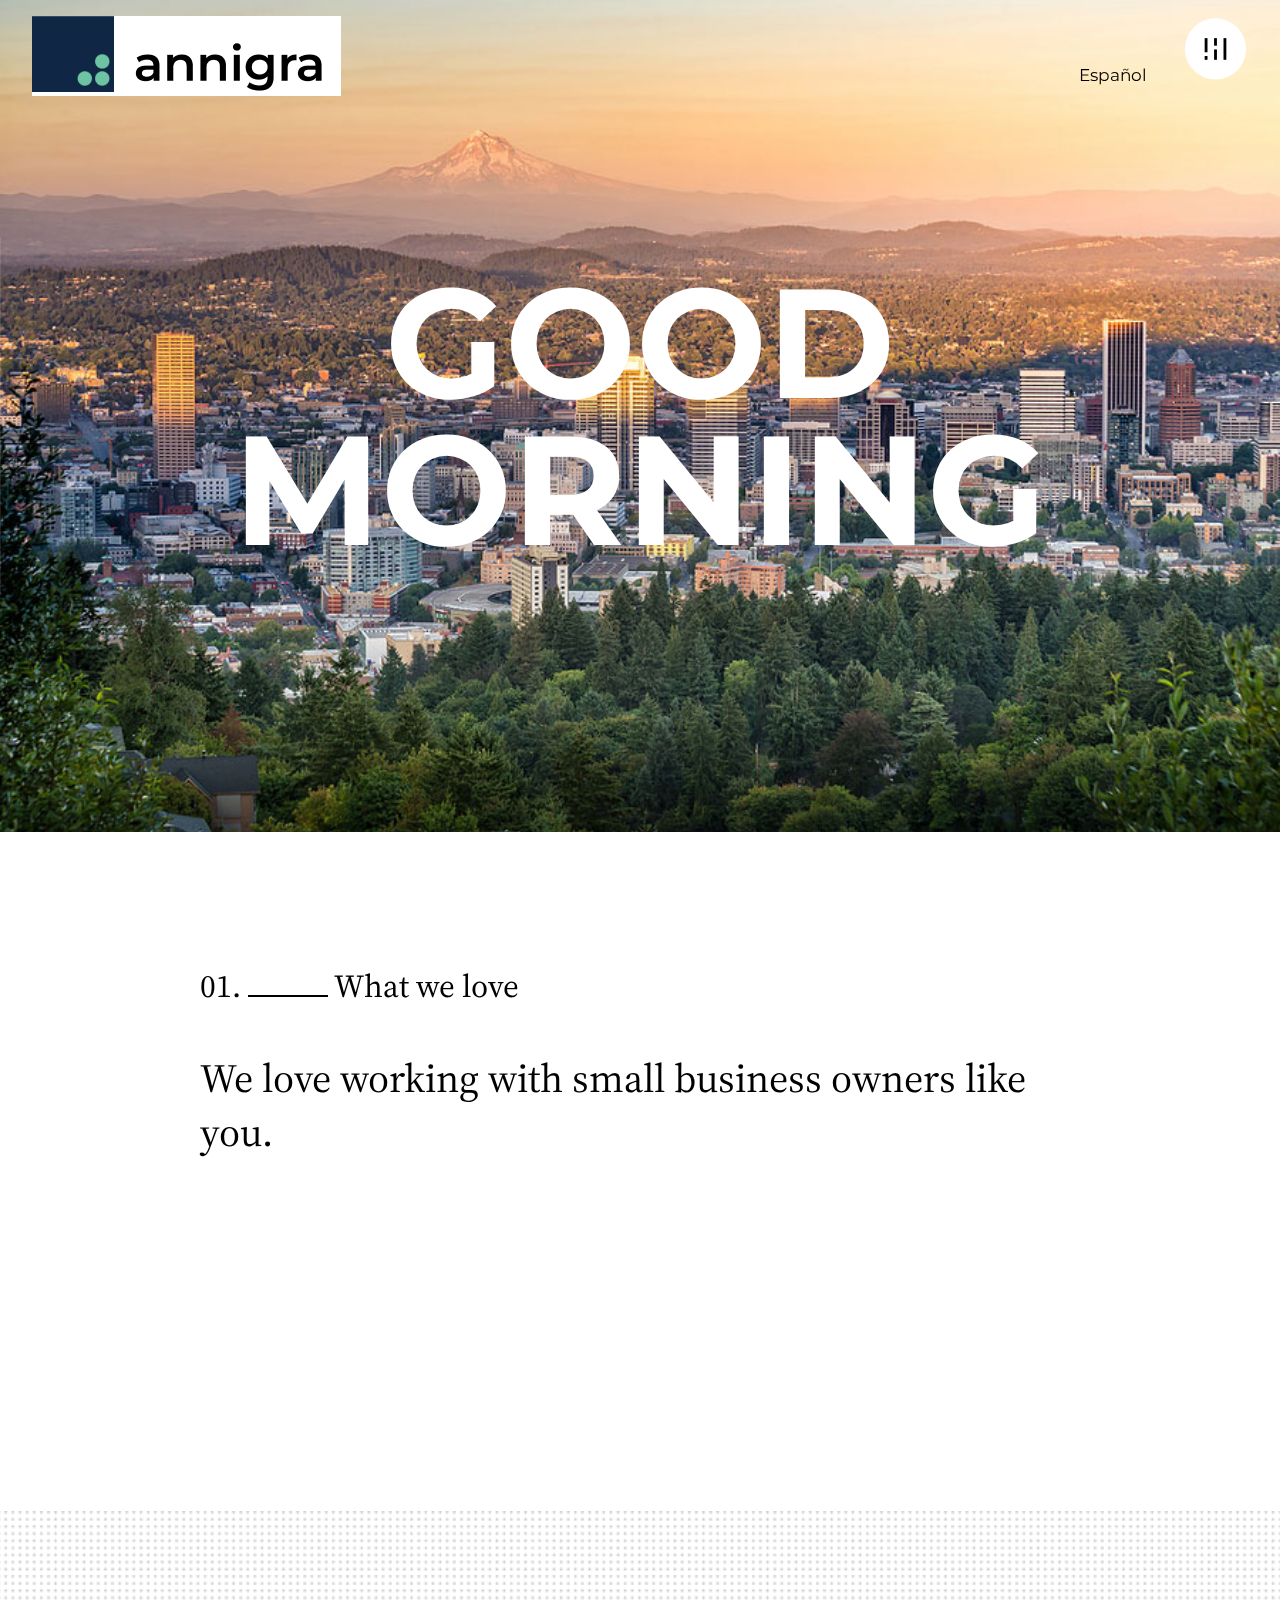
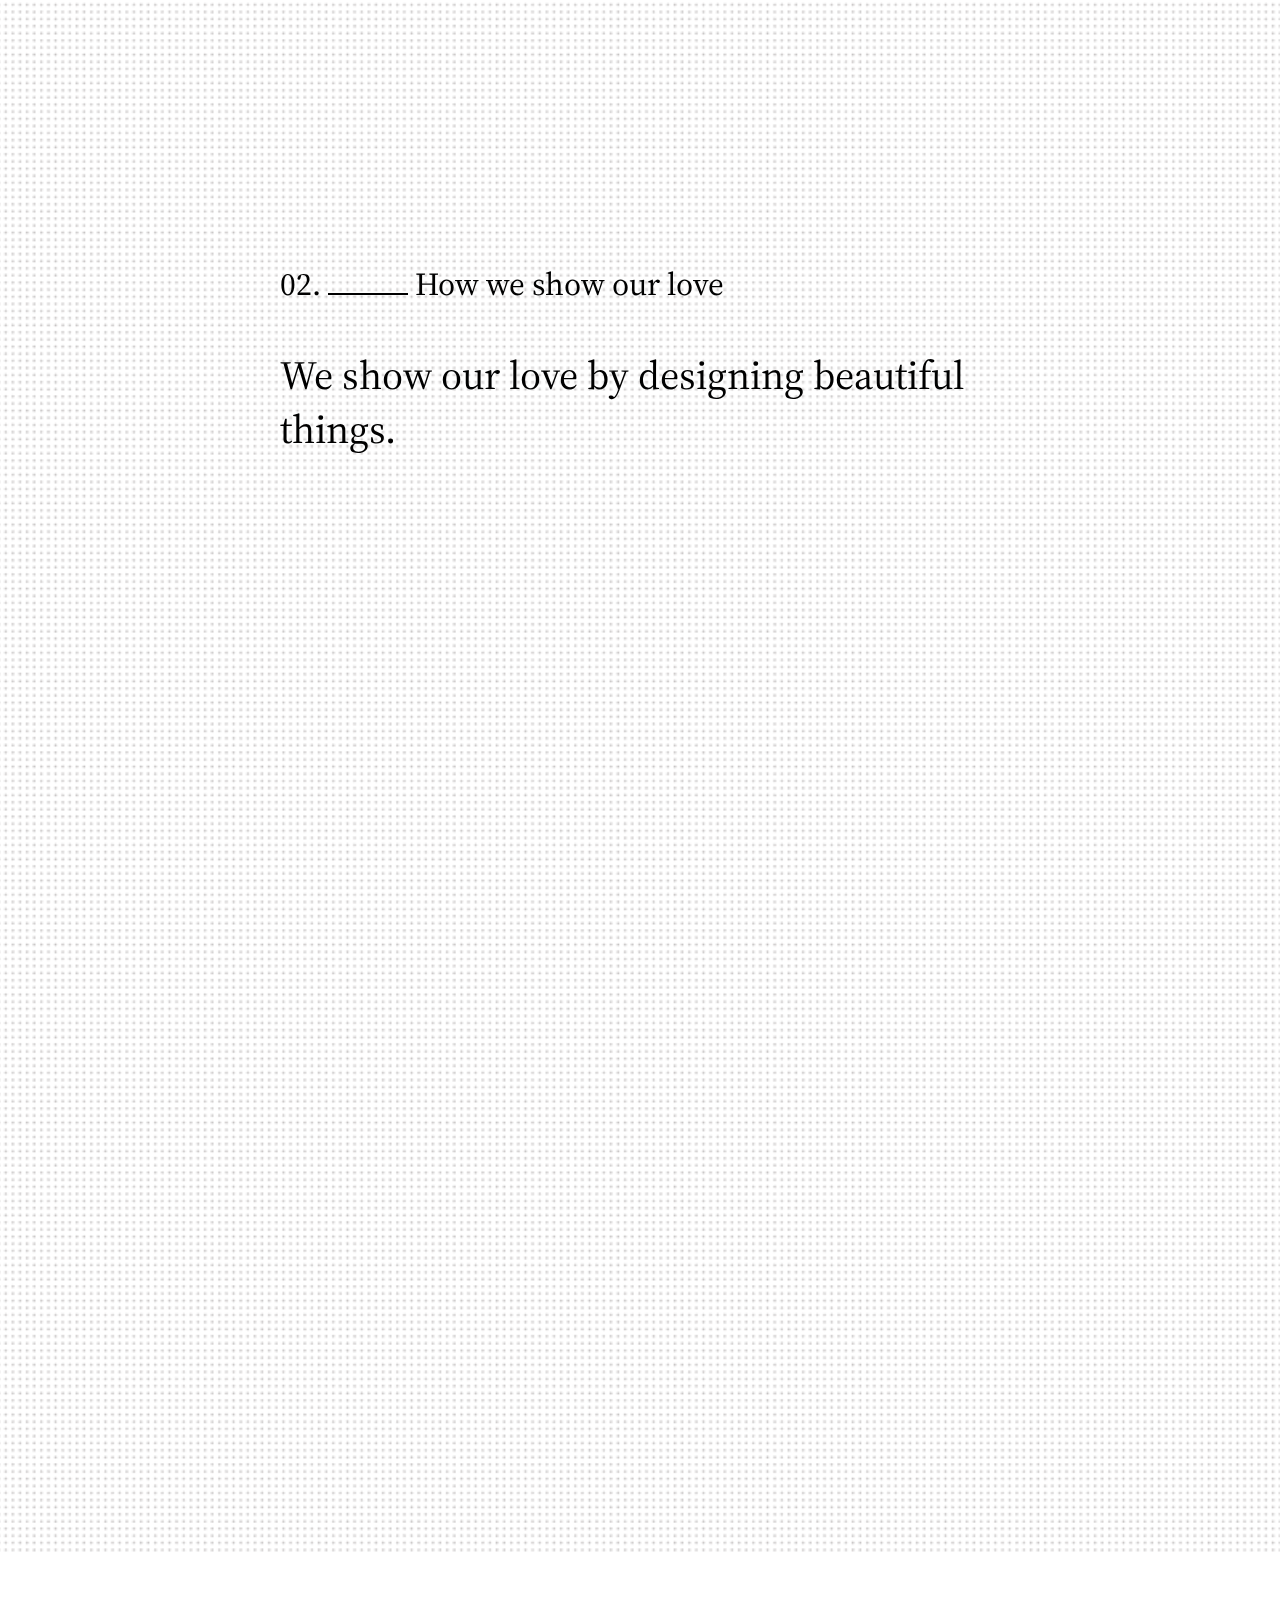
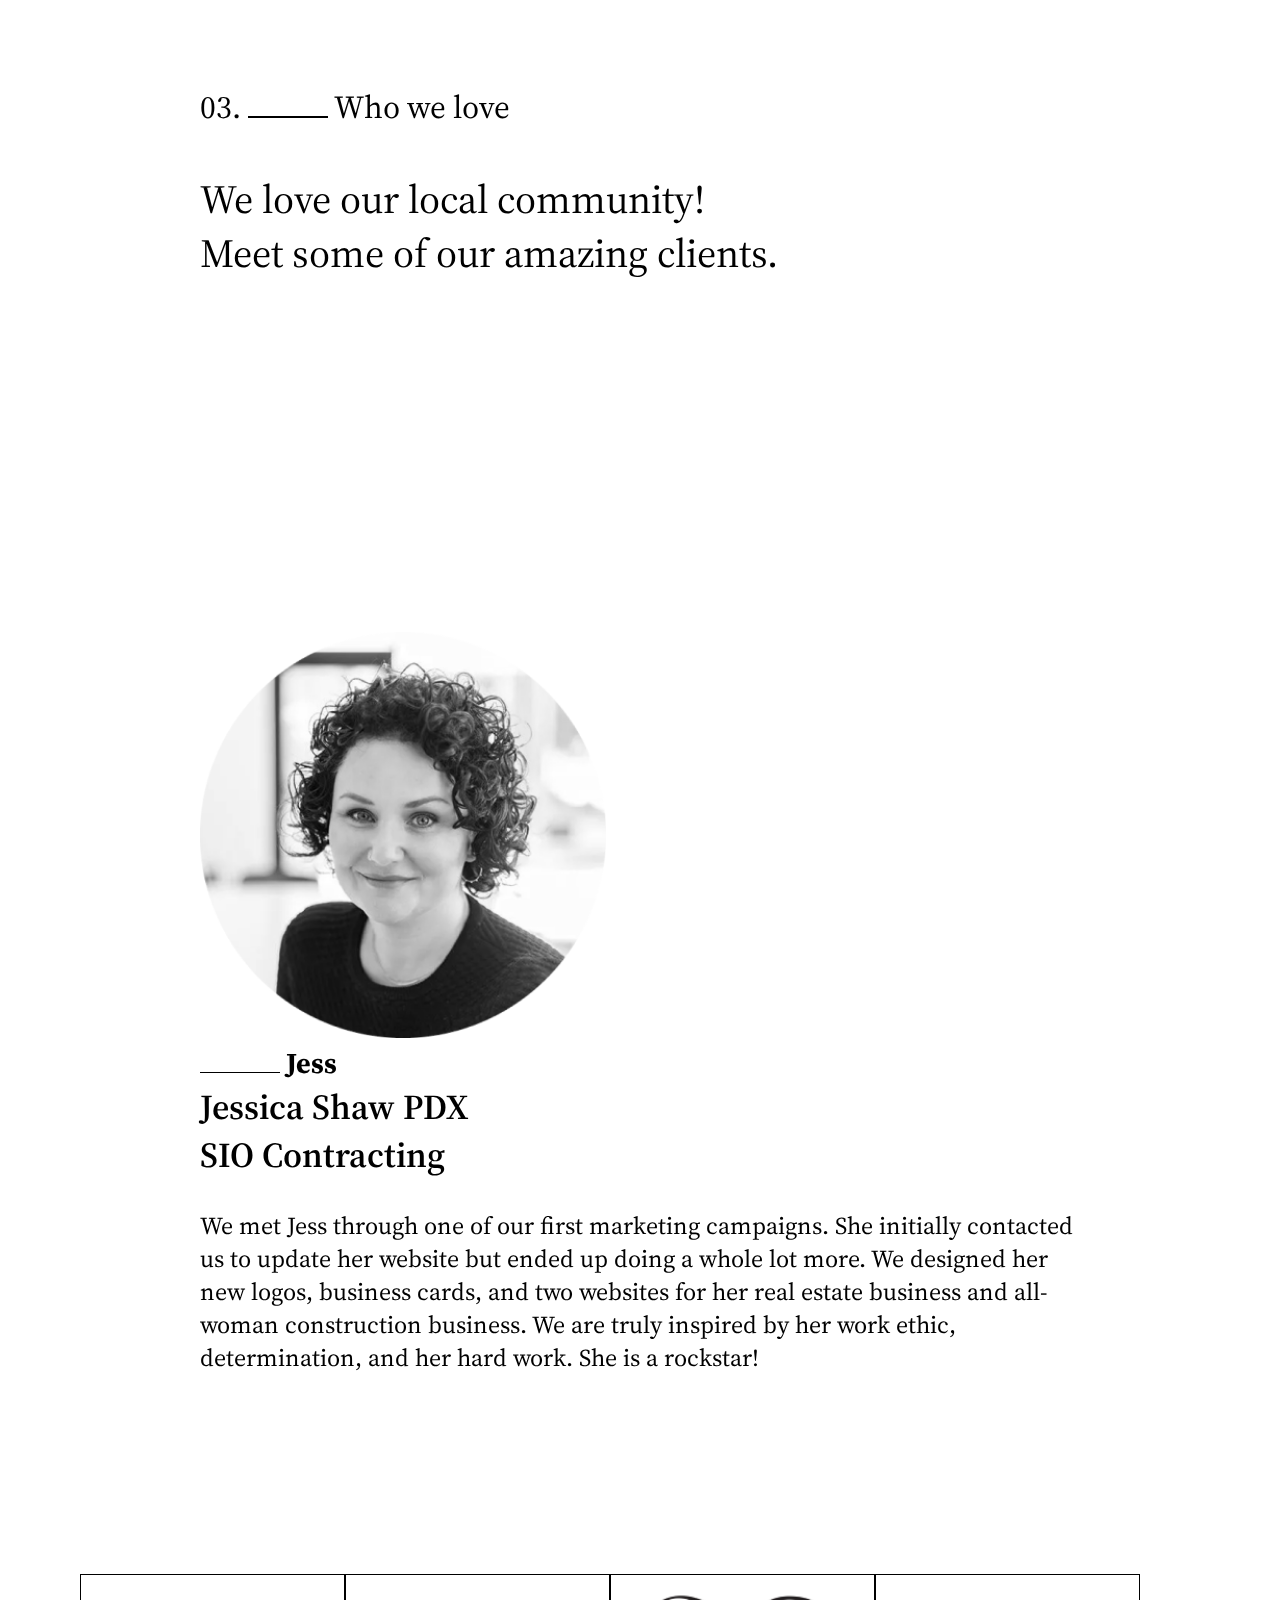
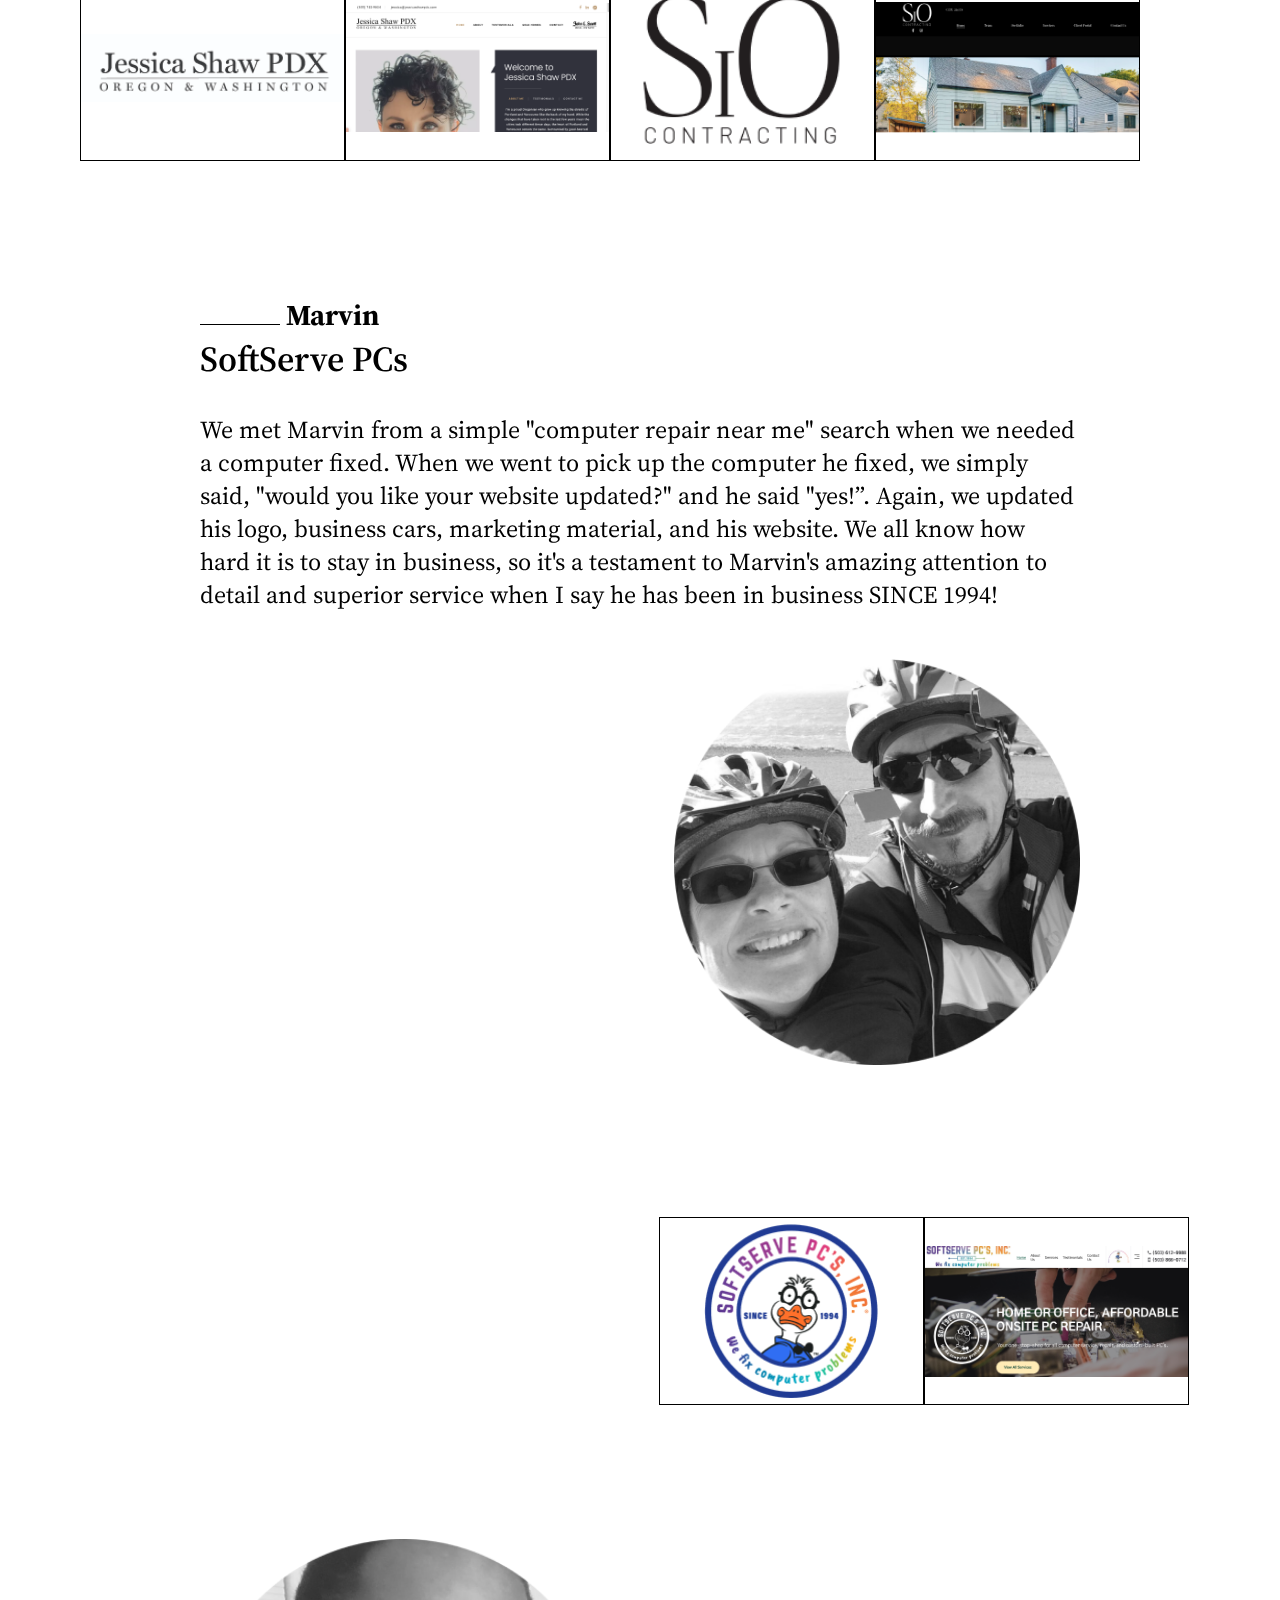
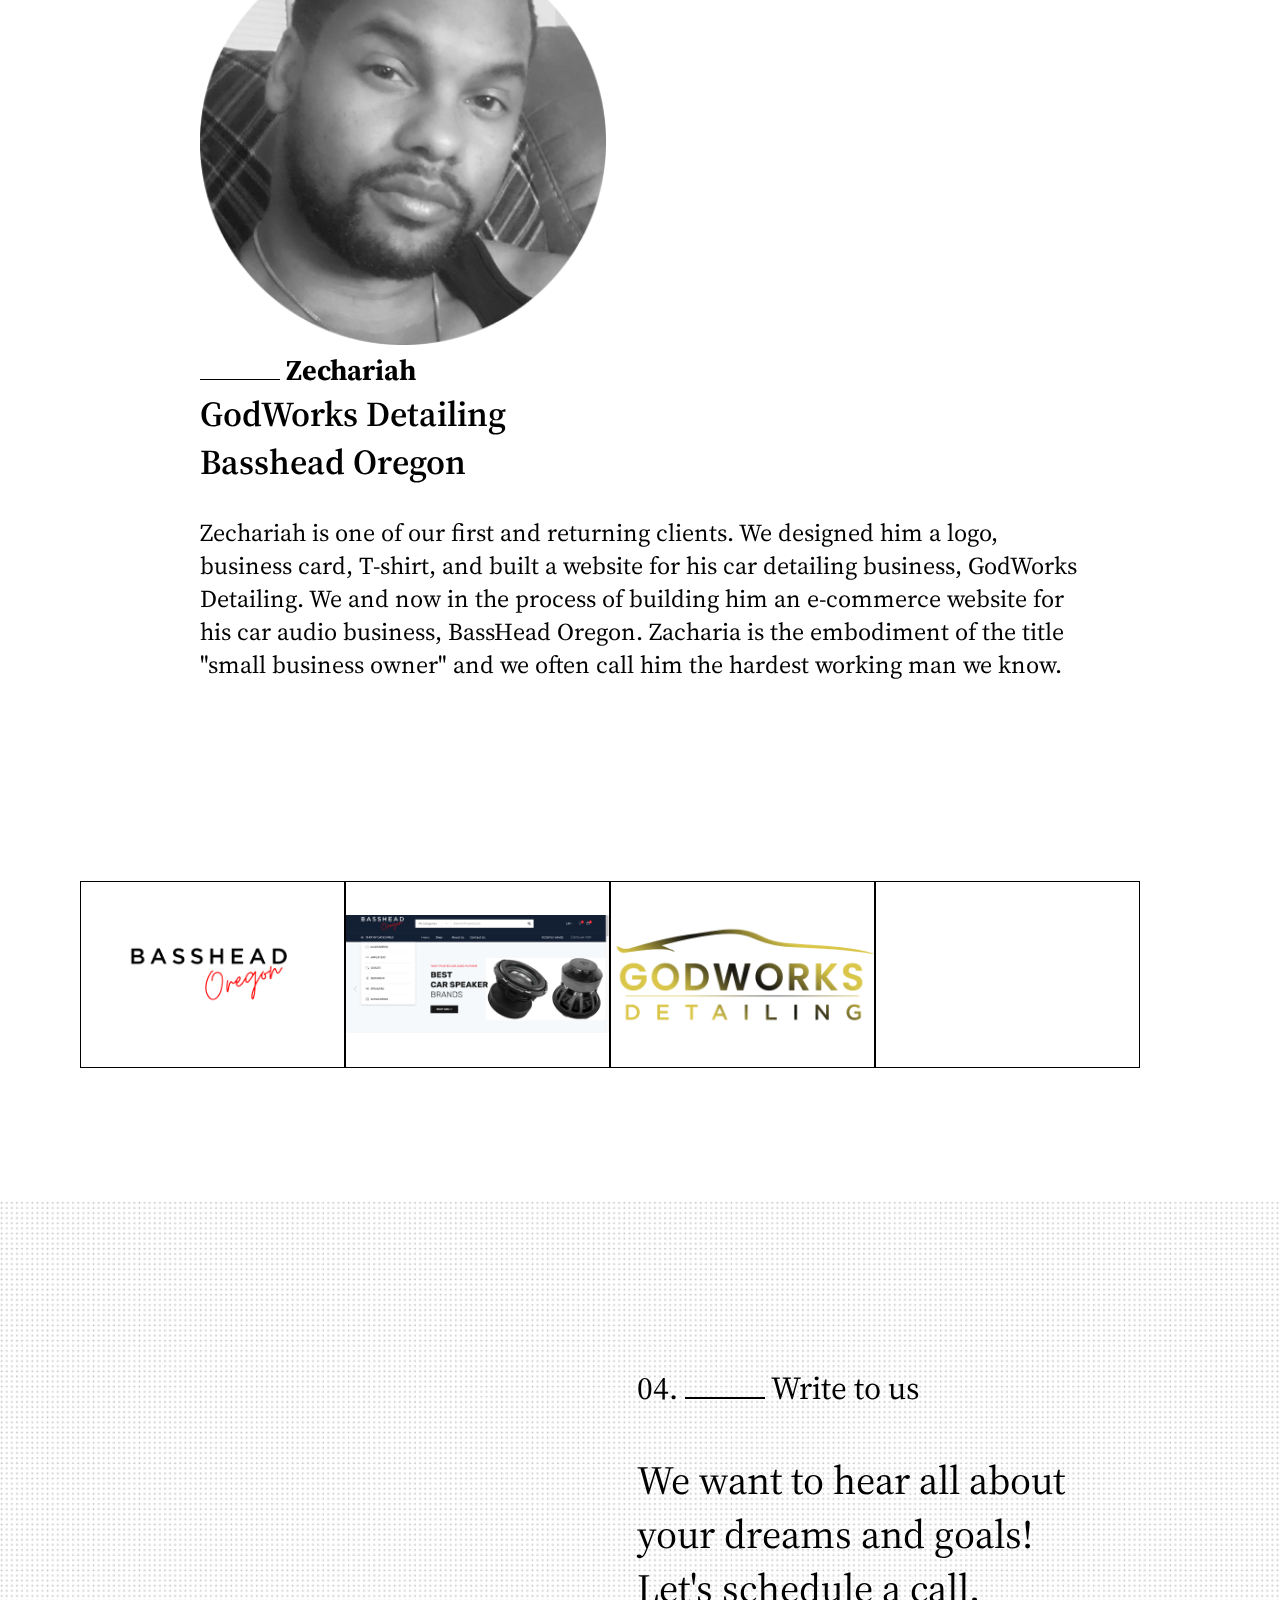
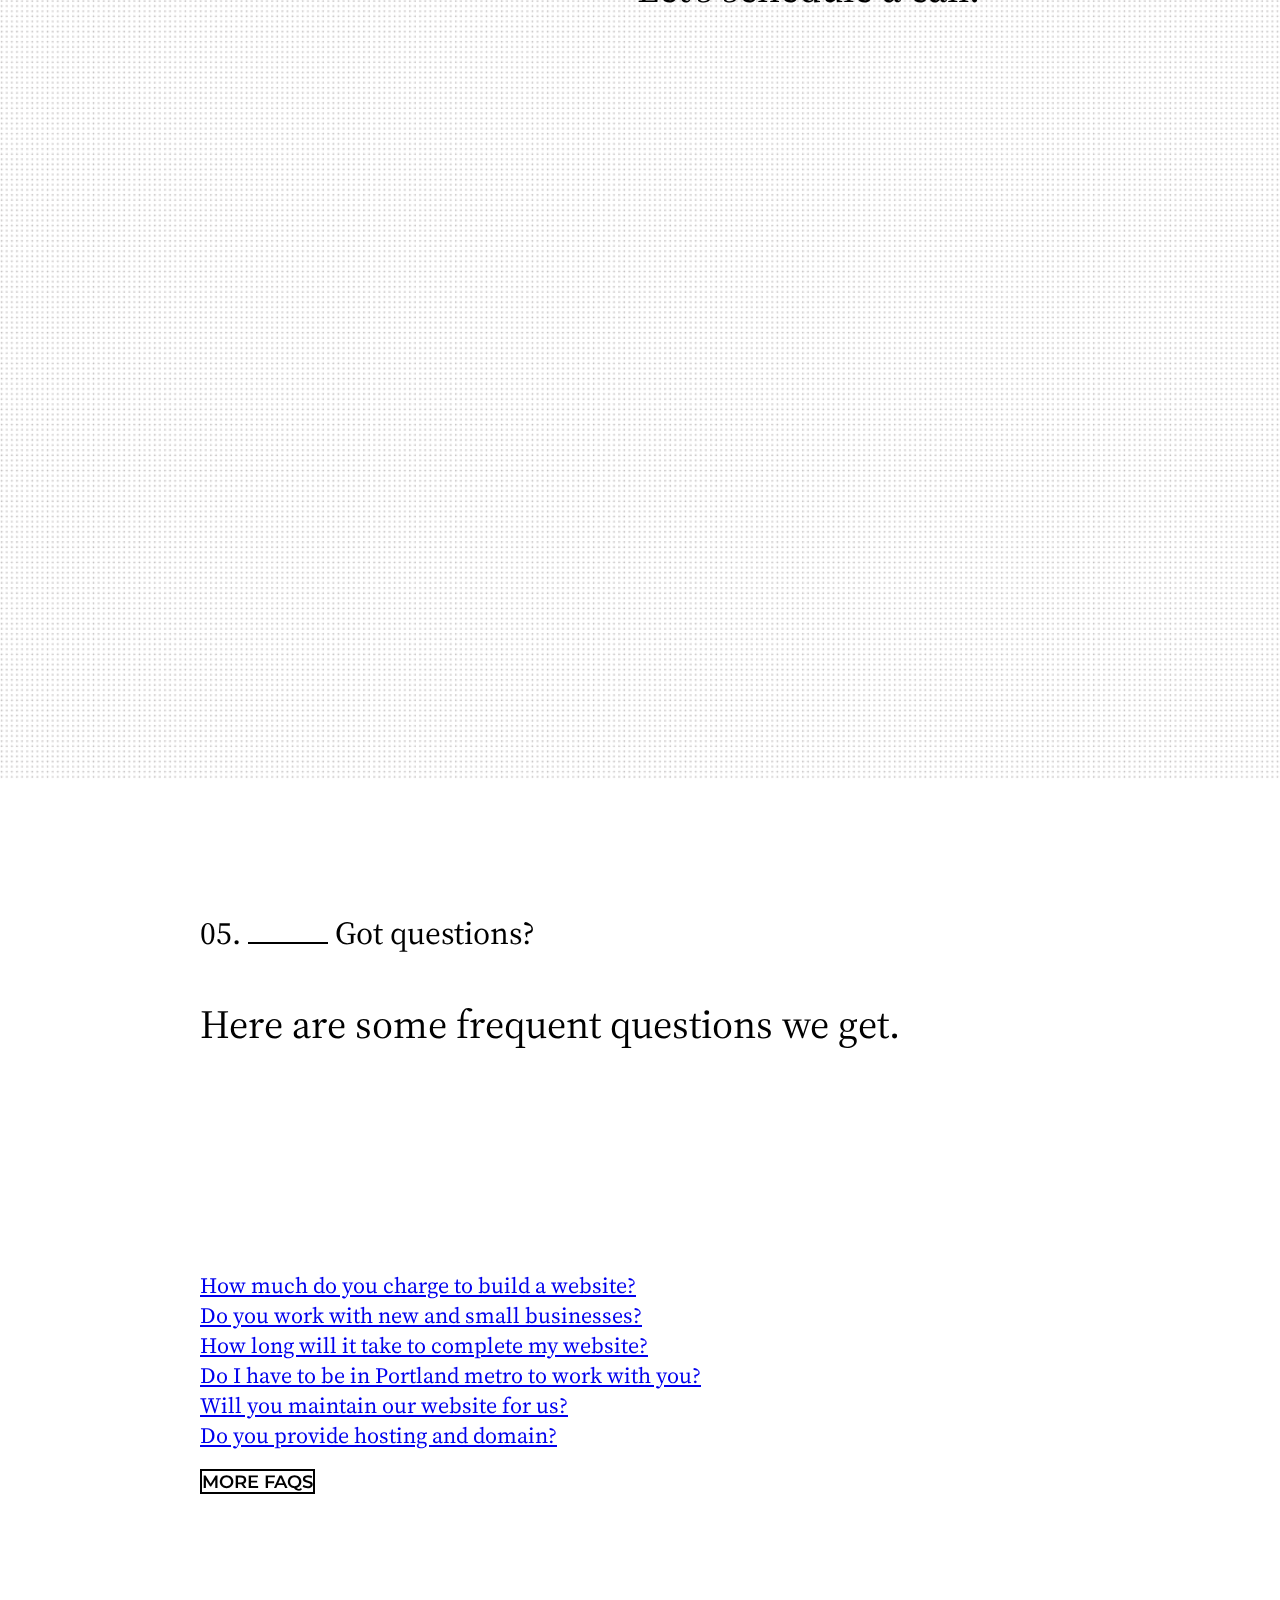
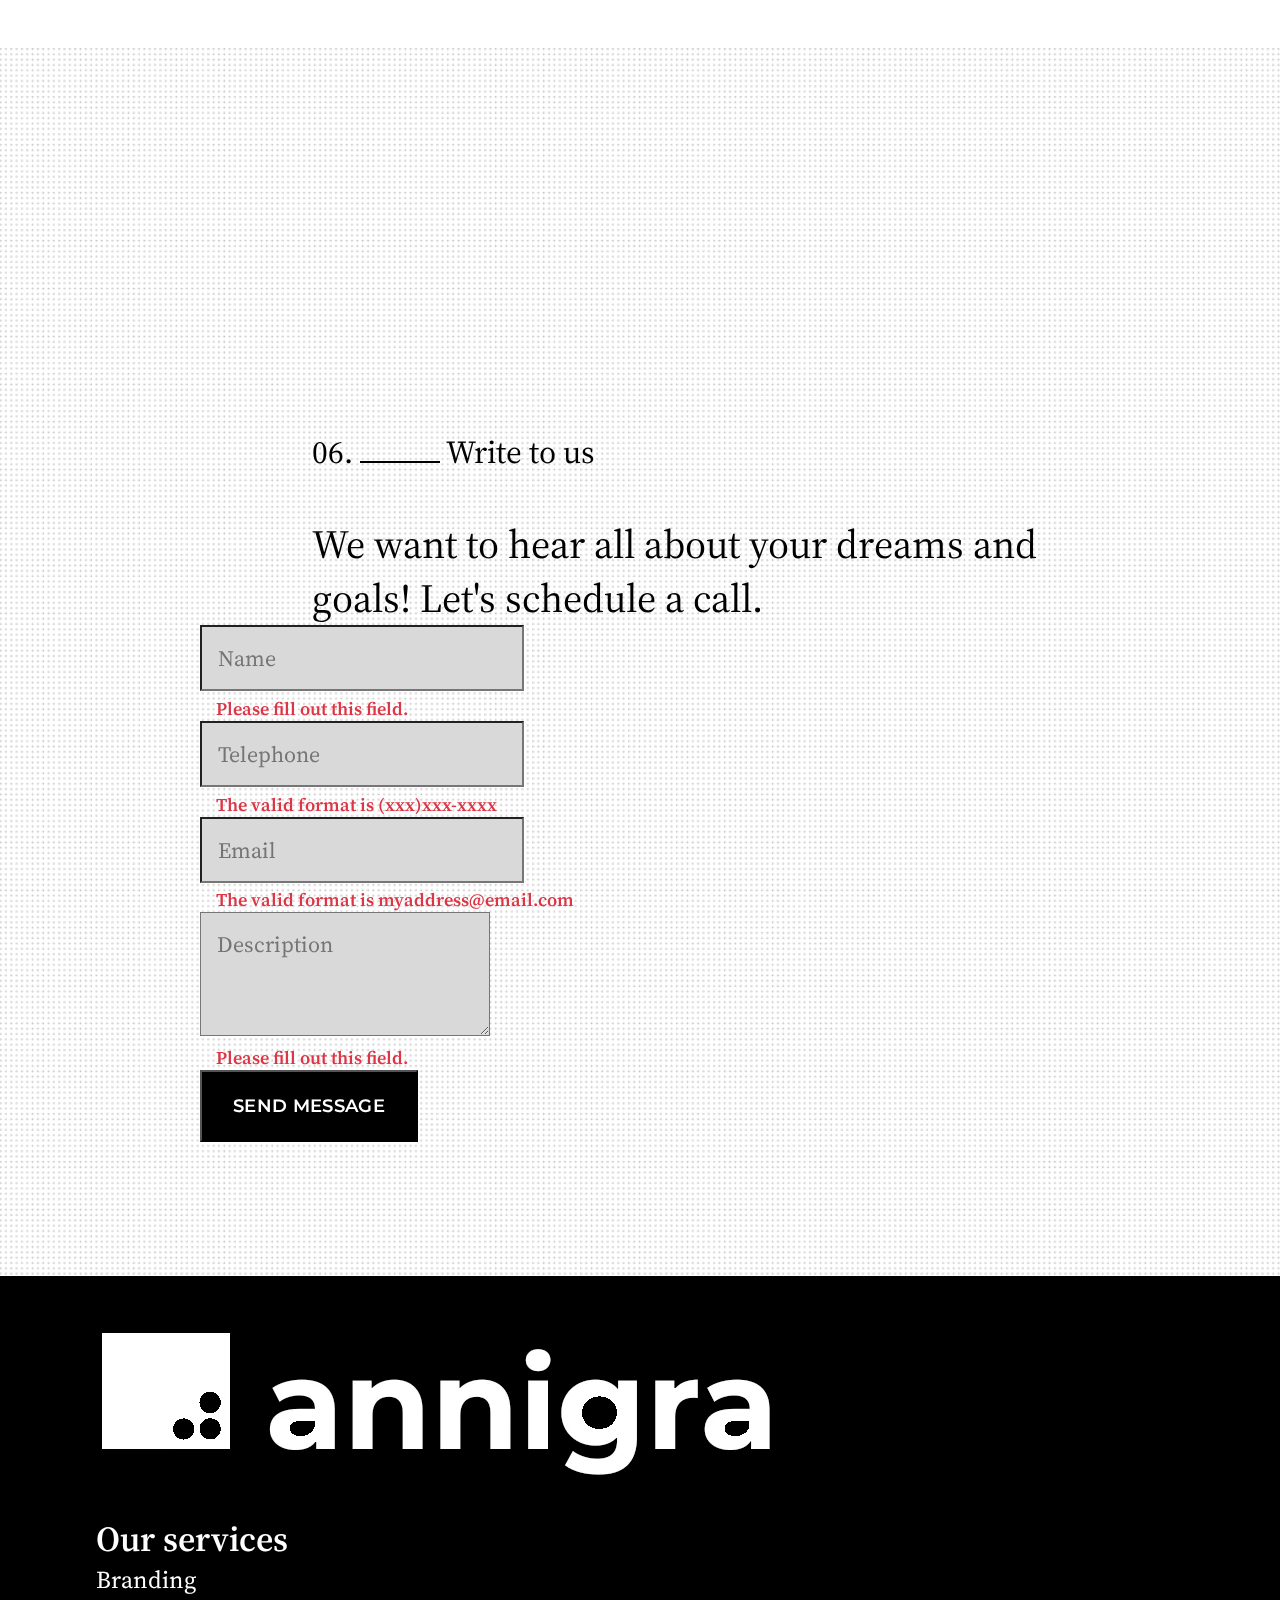
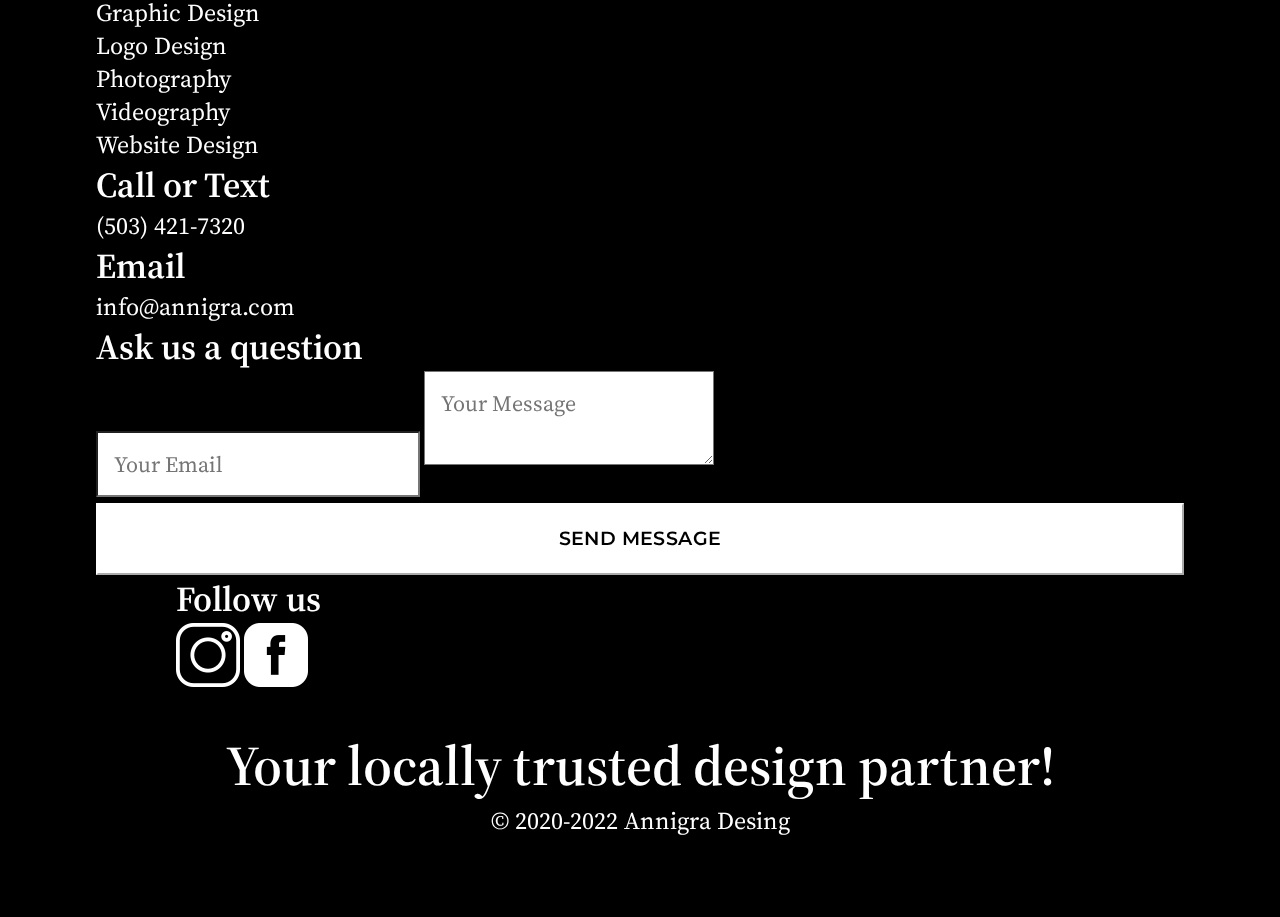
==== commit f9412dde: "UPDATE: footer tagline" ====
--- a/index.html
+++ b/index.html
@@ -985,7 +985,7 @@
                 </div>
             </div>
 
-            <div class="__anni_footer-tagline">
+            <div class="__anni_footer-tagline mt-5">
                 <span>
                     Your locally trusted design partner!
                 </span>
--- a/assets/css/global.css
+++ b/assets/css/global.css
@@ -1408,7 +1408,7 @@
 
 .custom_underline_footer,
 .custom_underline_footer:hover {
-    border-bottom: dotted 0.125rem #000;
+    /*border-bottom: dotted 0.125rem #000;*/
 }
 
 .custom_underline_footer,
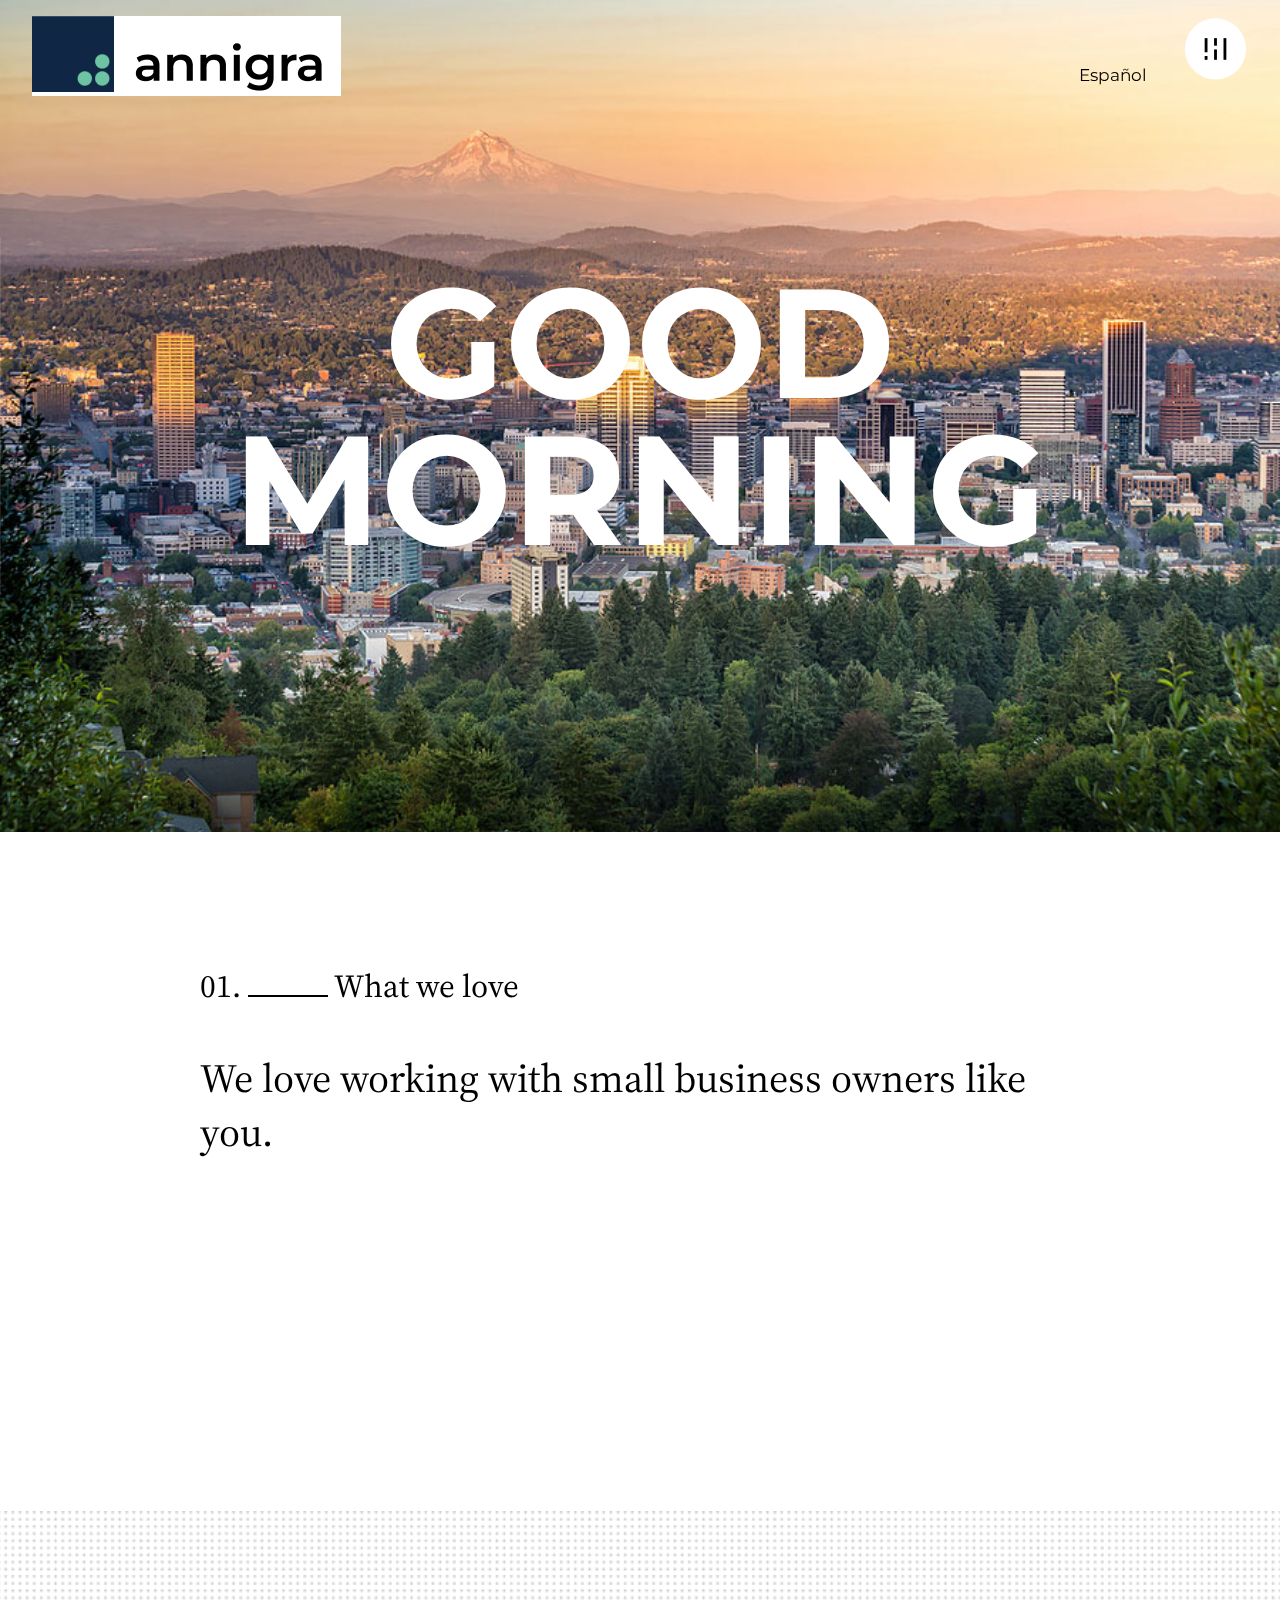
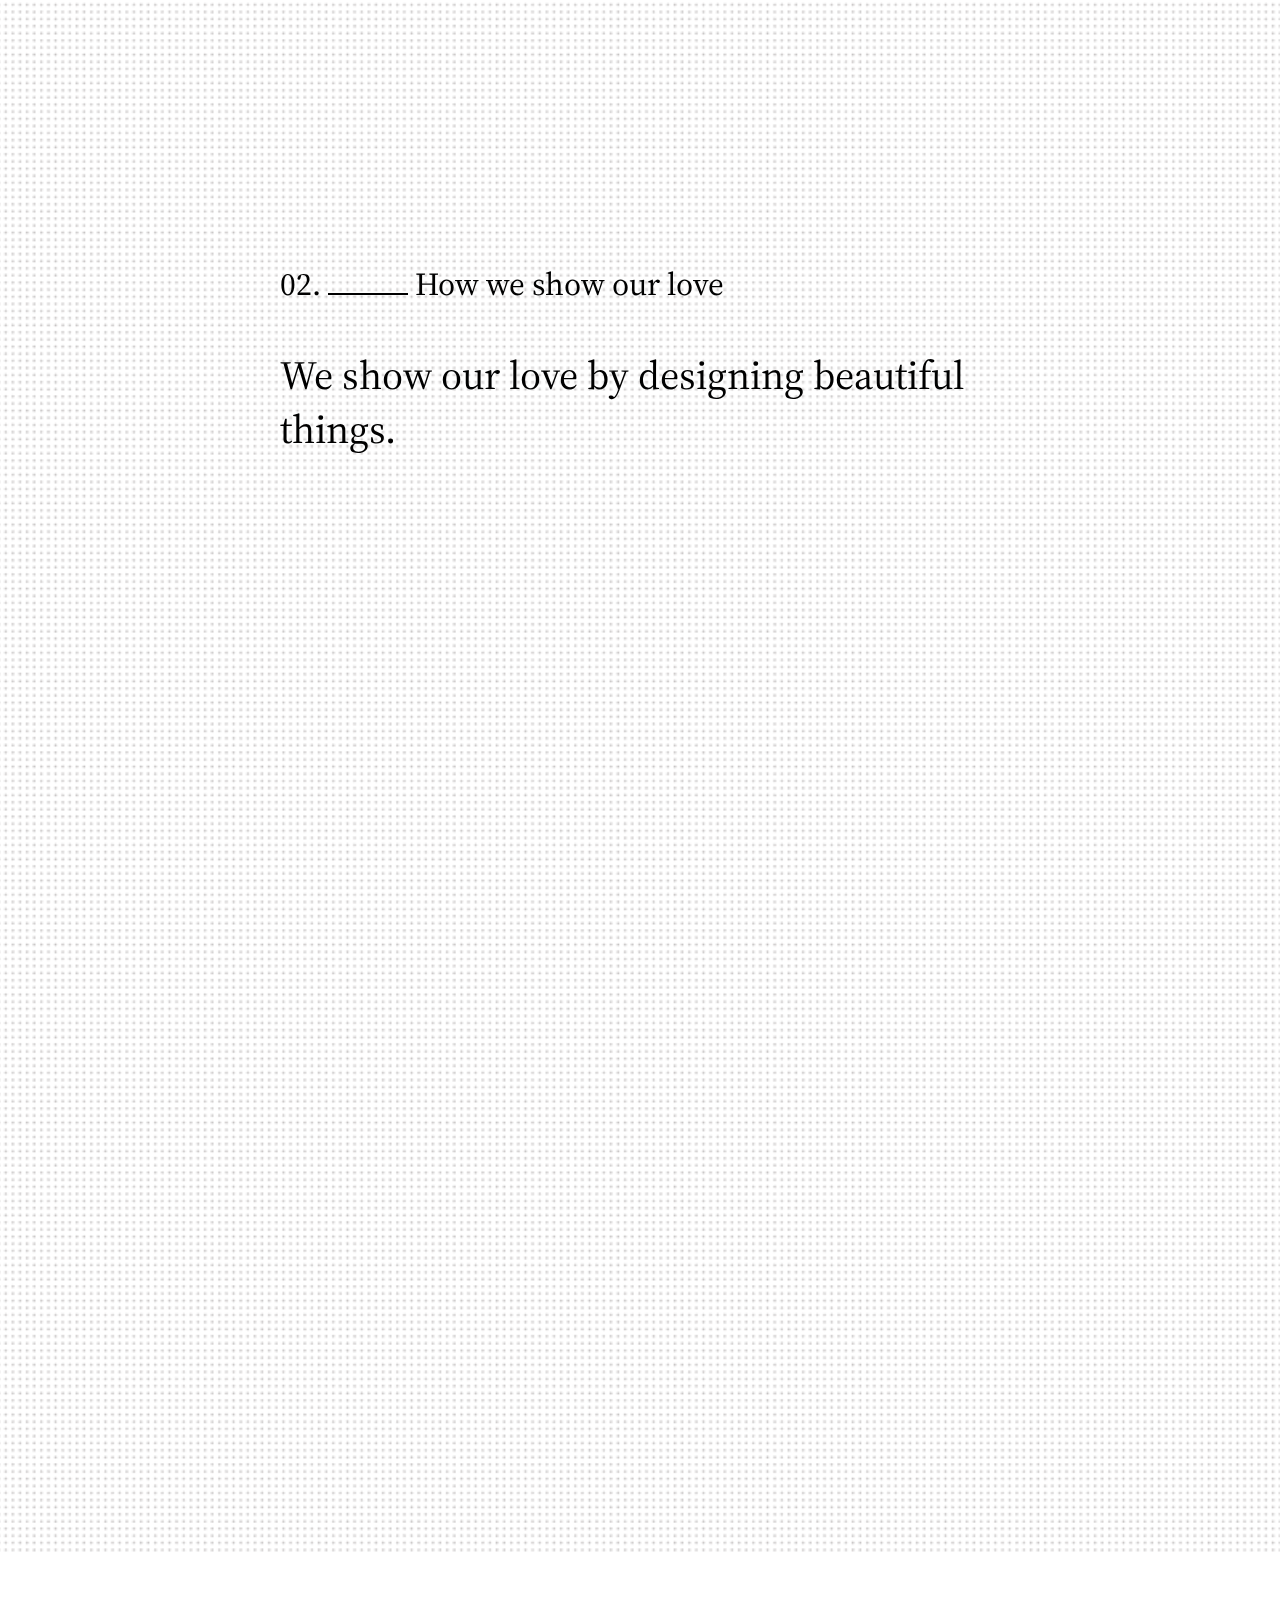
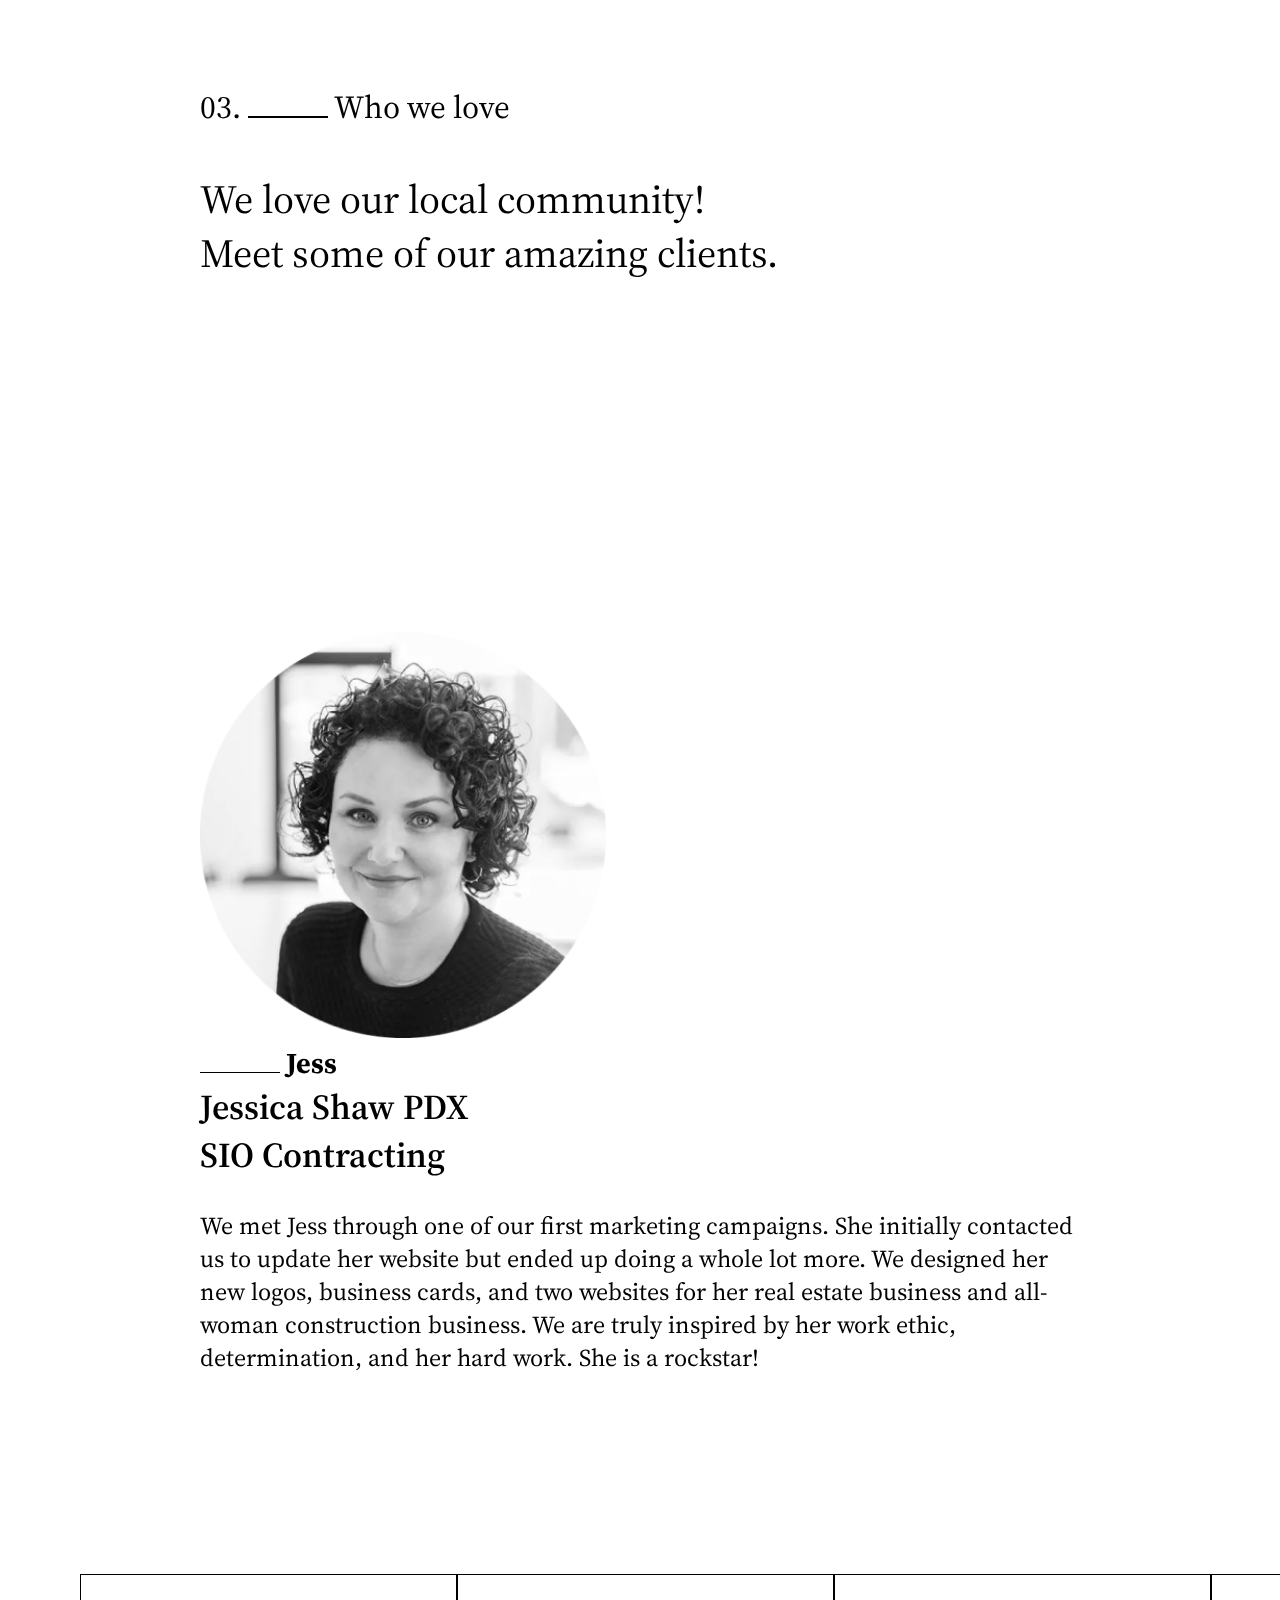
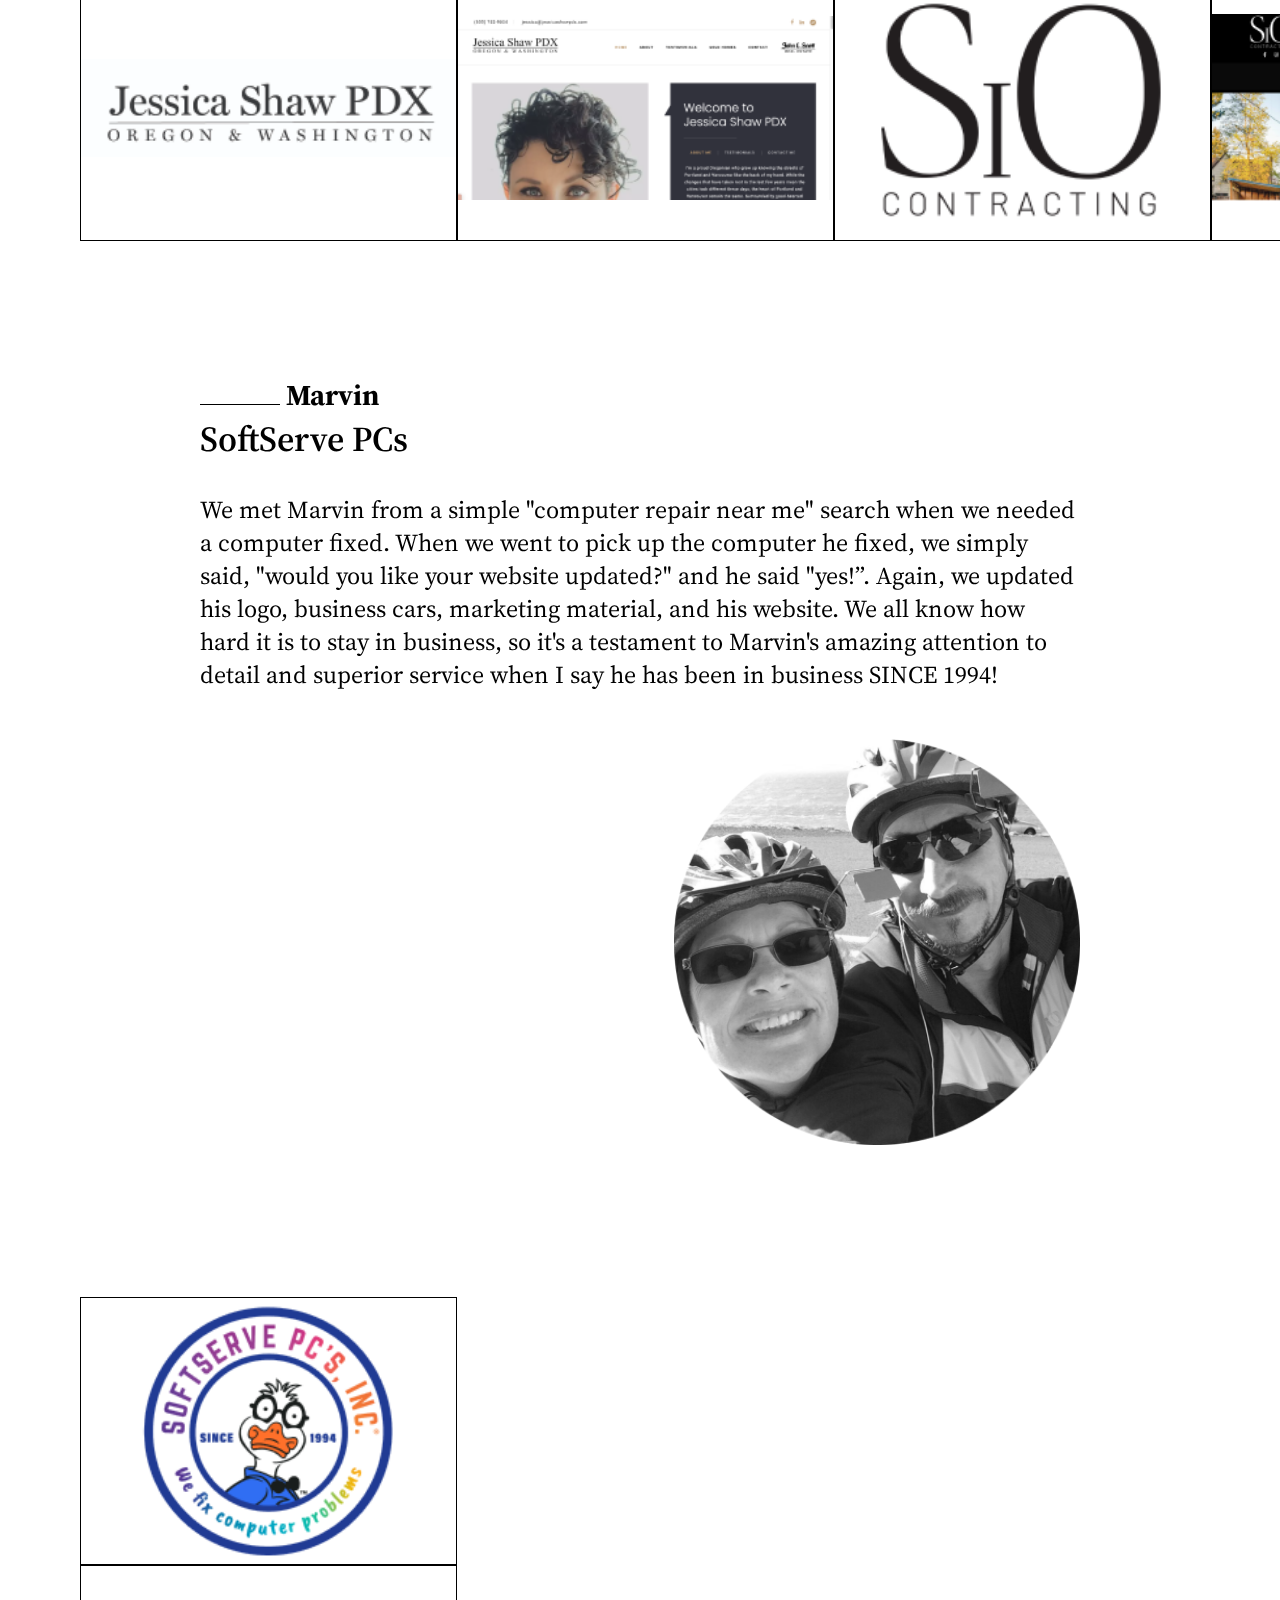
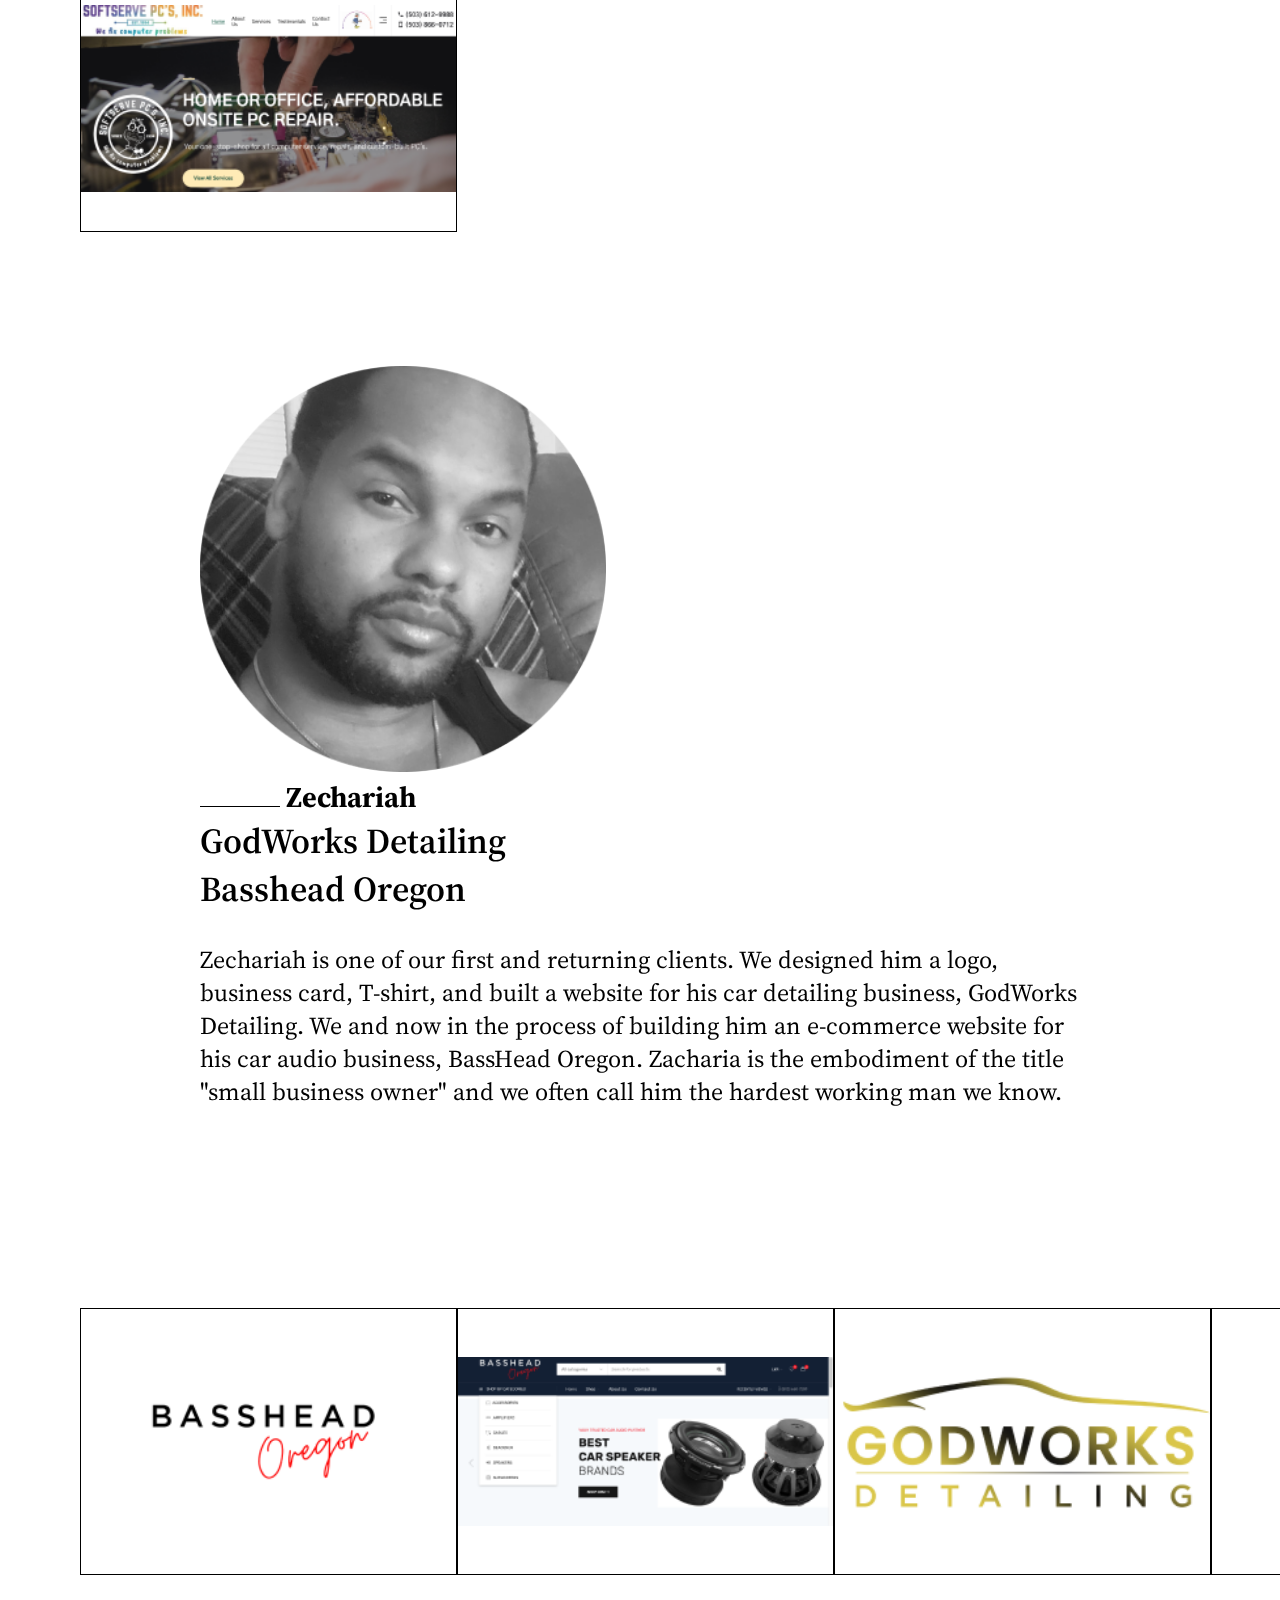
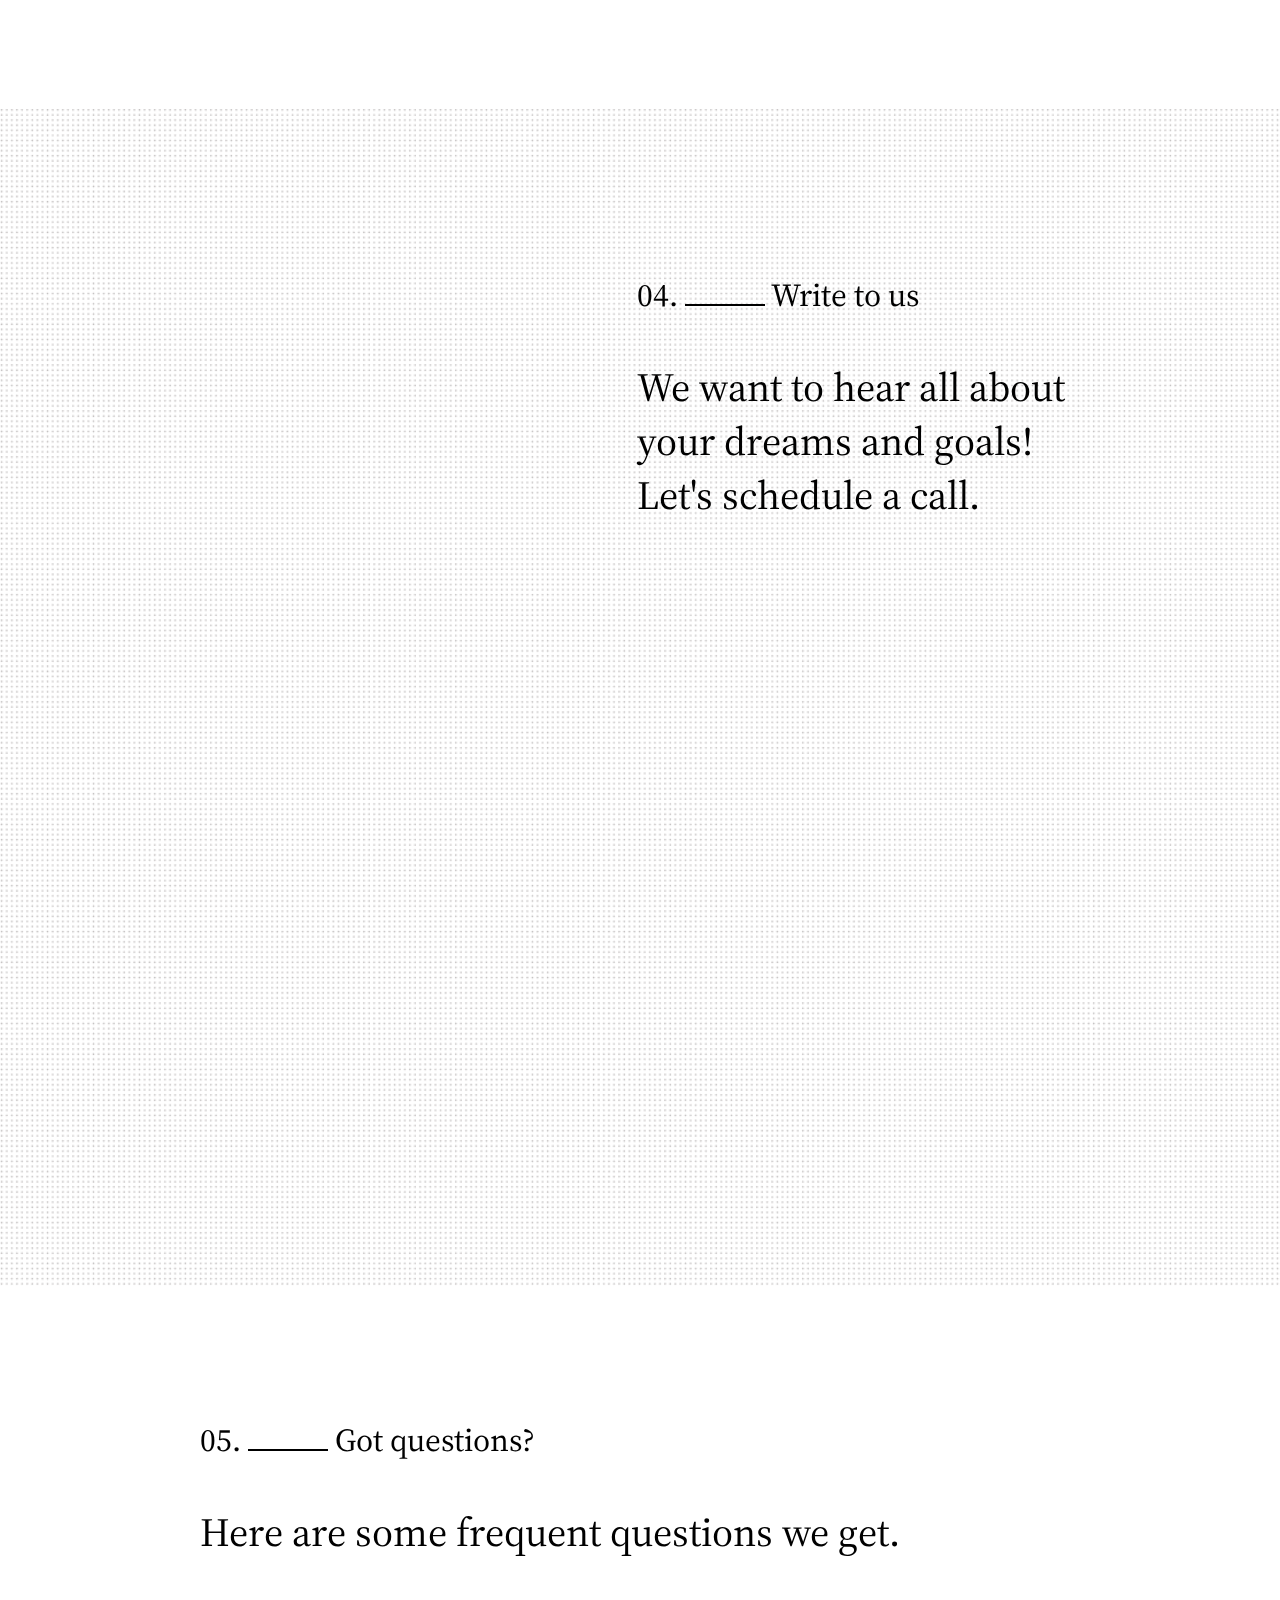
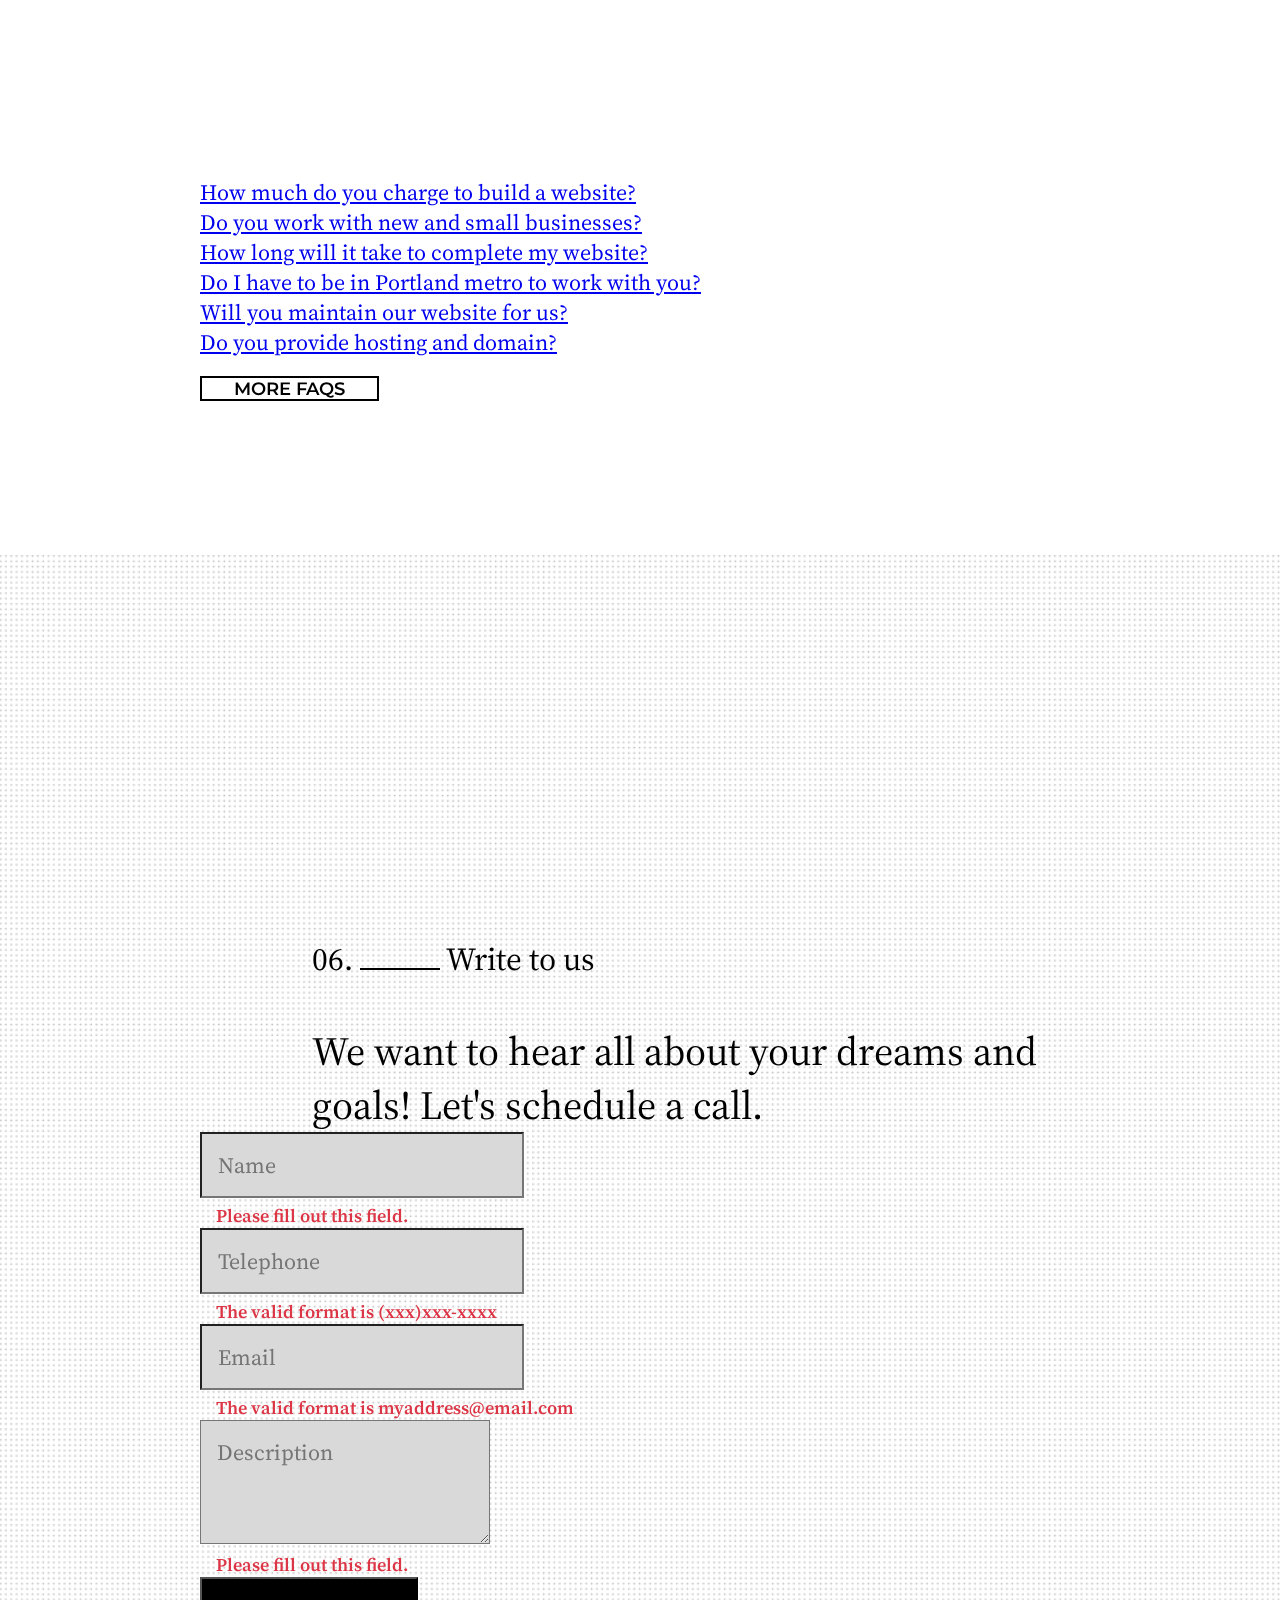
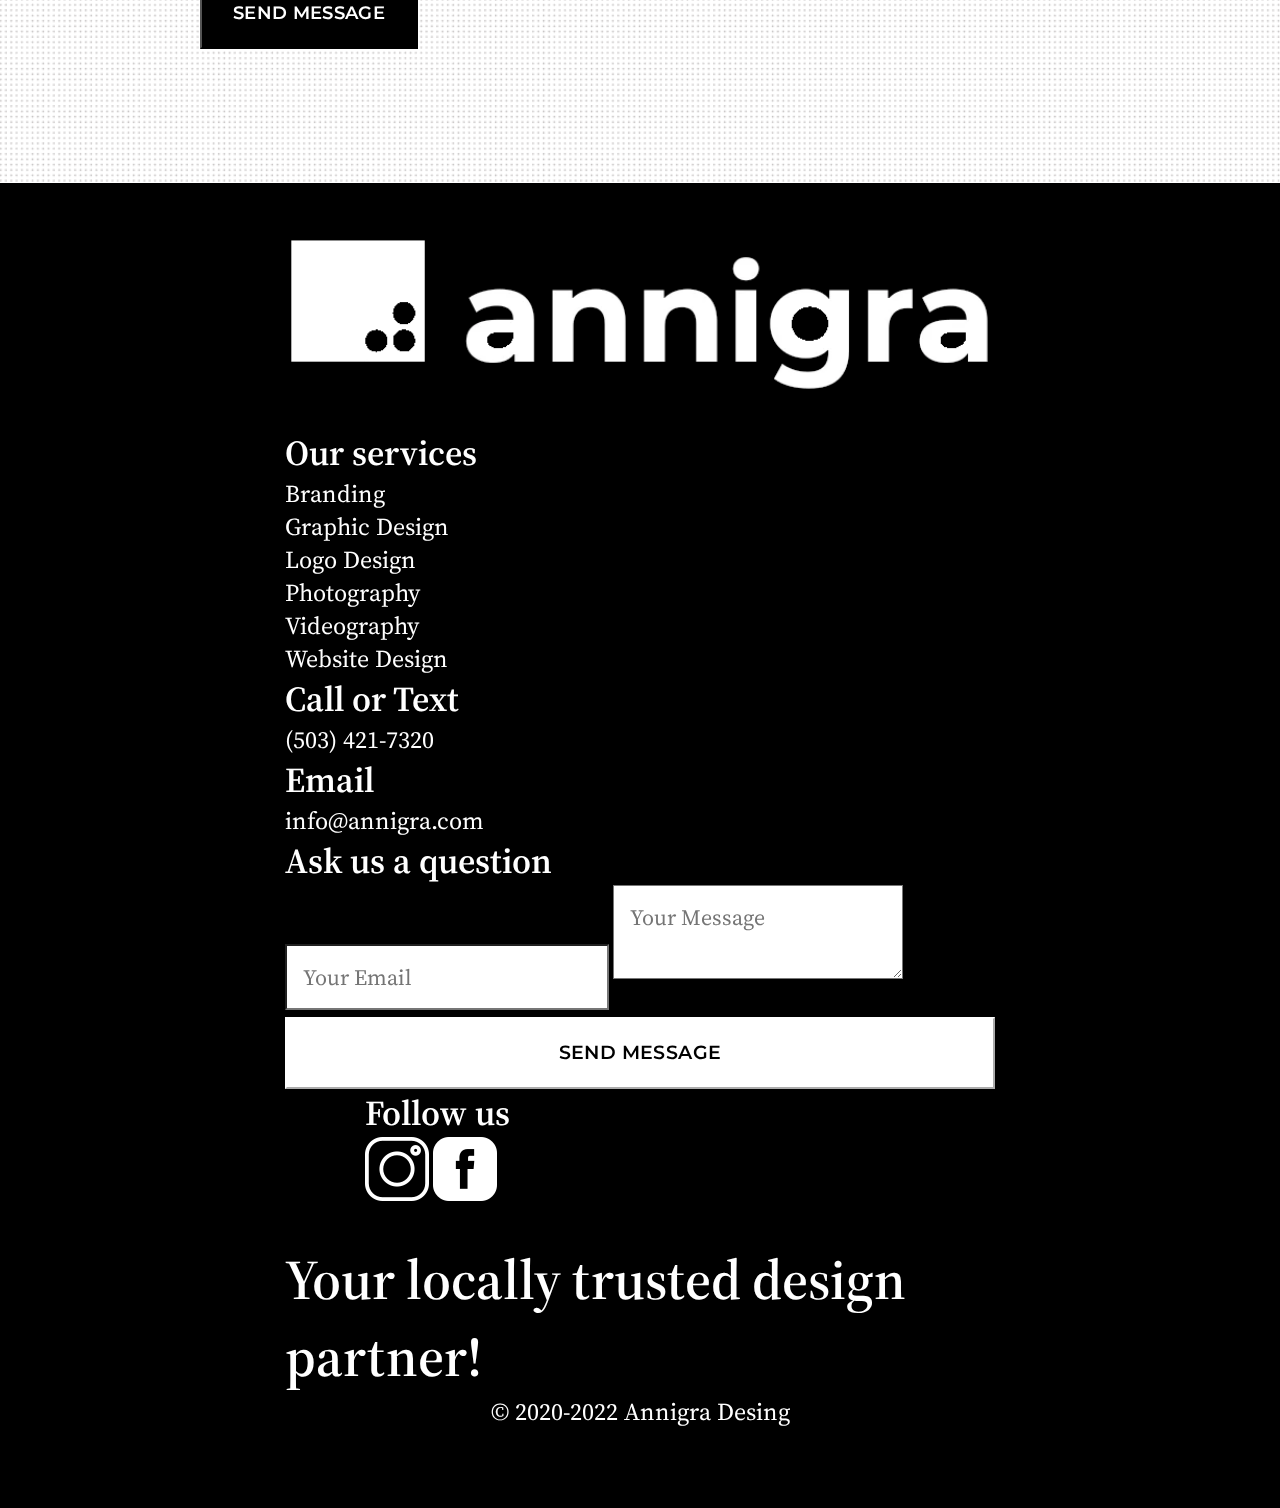
==== commit 31102c1a: "UPDATE: DESKTOP" ====
--- a/index.html
+++ b/index.html
@@ -418,7 +418,7 @@
         <span class="__anni_wholove_bg_client_name" data-aos="fade-right" data-aos-offset="100"
             data-aos-easing="ease-in-sine">Jessica</span>
         <div class=" __anni__wholove_portfolio_client row col-12 col-sm-12 col-xxl-12">
-            <div class=" ">
+            <!-- <div class=" "> -->
                 <a href="https://jessicashawpdx.com" target="_blank" class="col-6 col-lg-3 col-xxl-3">
                     <figure class=" __anni_welove_client_work">
                         <img src="/assets/img/clients/Jessica Shaw PDX Logo.png" alt="">
@@ -439,7 +439,7 @@
                         <img src="/assets/img/clients/jesica_showcase02.png" alt="">
                     </figure>
                 </a>
-            </div>
+            <!-- </div> -->
 
         </div>
         <section class="__wholove">
@@ -473,7 +473,7 @@
 
 
         <div class="__anni__wholove_portfolio_client_right ">
-            <div>
+            <!-- <div> -->
                 <a href="https://softservepcs.com" target="_blank" class="col-6  col-lg-3">
                     <figure class="  __anni_welove_client_work __anni_welove_portfolio_square_img">
                         <img src="/assets/img/clients/SoftServe PCs inc.png" alt="">
@@ -484,7 +484,7 @@
                         <img src="/assets/img/clients/Screenshot 2022-07-16 at 15.23 1 (1).png" alt="">
                     </figure>
                 </a>
-            </div>
+            <!-- </div> -->
         </div>
         <section class="__wholove">
 
@@ -523,7 +523,7 @@
             data-aos-easing="ease-in-sine">Zechariah
         </span>
         <div class=" __anni__wholove_portfolio_client  row col-12 col-sm-12 __wholove_bottom_margin">
-            <div>
+            <!-- <div> -->
                 <a href="" target="_blank" class="col-6 col-lg-3">
 
                     <figure class="  __anni_welove_client_work">
@@ -547,7 +547,7 @@
                         <img src="https://via.placeholder.com/250x200/ffffff/808080%20?text=_" alt="">
                     </figure>
                 </a>
-            </div>
+            <!-- </div> -->
 
         </div>
 
--- a/assets/css/global.css
+++ b/assets/css/global.css
@@ -10,7 +10,9 @@
 
 }
 
-main {
+main,
+header,
+footer {
     overflow: hidden;
 }
 
@@ -124,6 +126,7 @@
     }
 
 }
+
 
 /********************************navbar mobile*/
 #__anni_navbar_mobile {
@@ -251,6 +254,19 @@
 
 /***************************sections styles*/
 
+.___pages_section_p {
+    font-family: 'Source Serif Pro';
+    font-size: 1.85125rem;
+    margin-bottom: 1rem;
+}
+
+.___pages_section_h2 {
+    font-family: 'Source Serif Pro';
+    font-size: 2rem;
+    margin-bottom: 2.2rem;
+
+}
+
 .___section_h2 {
     font-family: 'Source Serif Pro';
     font-style: normal;
@@ -261,57 +277,7 @@
 
 }
 
-
-@media only screen and (max-width:1988px) {
-    .___section_h2 {
-        font-size: 2.2rem;
-    }
-
-    .__contact .___section_h2,
-    .__appointment .___section_h2 {
-        margin-top: 2rem;
-    }
-
-}
-
-@media only screen and (max-width: 1657px) {
-    .___section_h2 {
-        font-size: 2rem;
-    }
-}
-
-.___section_number {
-    font-family: 'Montserrat';
-    font-style: normal;
-    font-weight: 800;
-    font-size: 15rem;
-    line-height: 10.9rem;
-    color: #D9D9D9;
-    text-align: right;
-    padding-left: 0;
-    padding-right: 0;
-}
-
-
-@media only screen and (max-width:1988px) {
-    .___section_number {
-        font-size: 18.3rem;
-        line-height: 13.65rem;
-    }
-
-    .__FAQ .___section_number {
-        font-size: 15.3rem;
-
-    }
-}
-
-@media only screen and (max-width: 1657px) {
-    .___section_number {
-        font-size: 15rem;
-
-    }
-}
-
+.___pages_section_number_frame,
 .___section_number_frame {
     font-family: 'Montserrat';
     font-style: normal;
@@ -325,18 +291,108 @@
     padding-right: 0;
 }
 
+.___pages_section_number_frame {
+    text-align: right;
+}
+
+
 @media only screen and (max-width:1988px) {
+
+    .___pages_section_h2,
+    .___section_h2 {
+        font-size: 2.2rem;
+    }
+
+    .__contact .___section_h2,
+    .__appointment .___section_h2 {
+        margin-top: 2rem;
+    }
+
+}
+
+@media only screen and (max-width: 1657px) {
+    .___section_h2 {
+        font-size: 2rem;
+    }
+}
+
+.___pages_section_number,
+.___section_number {
+    font-family: 'Montserrat';
+    font-style: normal;
+    font-weight: 800;
+    font-size: 15rem;
+    line-height: 10.9rem;
+    color: #D9D9D9;
+    text-align: right;
+    padding-left: 0;
+    padding-right: 0;
+}
+
+.___pages_section_number {
+    text-align: left;
+
+}
+
+@media only screen and (max-width:1988px) {
+
+    .___pages_section_number,
+    .___pages_section_number_frame,
+    .___section_number {
+        font-size: 18.3rem;
+        line-height: 13.65rem;
+    }
+
+    .__FAQ .___section_number {
+        font-size: 15.3rem;
+
+    }
+
     .___section_number_frame {
         font-size: 19rem;
         line-height: 13.65rem;
     }
+
+    .__pages-FAQ .__welove_content {
+        padding-right: 0;
+    }
 }
 
 @media only screen and (max-width: 1657px) {
+
+    .___section_number,
+    .___pages_section_number,
+    .___pages_section_number_frame,
     .___section_number_frame {
-
         font-size: 15rem;
-
+    }
+
+    .__pages-FAQ .___pages_section_number {
+        font-size: 14.2rem;
+    }
+}
+
+@media only screen and (max-width: 1368px) {
+
+    .___pages_section_number_frame,
+    .___pages_section_number {
+        font-size: 12rem;
+    }
+}
+
+@media only screen and (max-width: 1024px) {
+
+    .___pages_section_number_frame,
+    .___pages_section_number {
+        font-size: 10rem;
+    }
+
+    .___pages_section_h2 {
+        font-size: 1.8rem;
+    }
+
+    .___pages_section_p {
+        font-size: 1.5125rem;
     }
 }
 
@@ -344,6 +400,11 @@
 
     .___section_number_frame,
     .___section_number {
+        display: none;
+    }
+
+    .___pages_section_number_frame,
+    .___pages_section_number {
         display: none;
     }
 }
@@ -392,13 +453,23 @@
     display: inline-block;
 }
 
-@media only screen and (max-width: 420px) {
+@media only screen and (max-width: 425px) {
     .__section_nt_line {
         width: 2rem;
     }
 
     .___section_h2 {
         font-size: 1.5rem;
+    }
+
+    .___pages_section_p {
+        font-size: 1.2rem;
+
+    }
+
+    .___pages_section_h2 {
+        font-size: 1.3rem;
+        font-weight: 600;
     }
 }
 
@@ -426,7 +497,7 @@
     /* Stay in place */
     z-index: 9999;
     /* Sit on top */
-
+    padding: 0;
     left: 0;
     top: 0;
     width: 100%;
@@ -452,8 +523,6 @@
 
 #__anni_side_menu_area>div:first-child {
     background: url("/assets/img/menu_bg.jpg");
-    /*filter: grayscale(100%);*/
-    /* display: none; */
     margin-top: 1.5rem;
     /* Location of the box */
     margin-right: 1.5rem;
@@ -461,16 +530,11 @@
     right: 2%;
     padding: 20px 20px 20px 0;
     position: fixed;
-    /* top: 18px;
-    right: 20px; */
     width: 42rem;
     min-height: 45vh;
-    /*height: calc(100% - 40px);*/
-    /* min-height: calc(100% - 40px);*/
     padding: 1.5rem 3rem;
     background-color: #000;
     overflow: hidden;
-    /* visibility: hidden; */
     z-index: 99999;
     -webkit-backface-visibility: hidden;
     box-sizing: border-box;
@@ -542,7 +606,6 @@
 @media screen and (max-width: 811px) {
     #__anni_side_menu_area>div:first-child {
         width: 95vw;
-        /* margin: 1vh 7vw; */
     }
 
     #__anni_icon_close {
@@ -561,9 +624,6 @@
 @media screen and (max-width: 512px) {
     #__anni_side_menu_area>div:first-child {
         width: 88vw;
-        /* margin: 0rem 1rem;
-        right: 20%;
-        height: 95vh !important; */
     }
 
     .__anni_custom_font_holder {
@@ -571,7 +631,6 @@
     }
 
     #__anni_side_menu_area>div:first-child {
-        /*min-height: 58%;*/
         padding: 1.5rem 1.2rem;
     }
 
@@ -583,7 +642,7 @@
 @media screen and (max-width: 361px) {
     #__anni_side_menu_area>div:first-child {
         width: 85vw;
-        /* margin: 0rem; */
+
     }
 
     .__anni_custom_font_holder {
@@ -597,6 +656,13 @@
 
     .__anni_close_side_menu {
         width: 4rem;
+    }
+}
+
+@media screen and (max-height: 870px) {
+    #__anni_side_menu_area>div:first-child {
+        height: 92vh;
+        min-height: 0;
     }
 }
 
@@ -853,10 +919,127 @@
     border: solid 2px #000;
 }
 
+/*------------------------------------*/
+/*------ Basic Underline Styles ------*/
+/*------------------------------------*/
+
+.normal-underline_invert,
+.custom-underline_invert {
+    position: relative;
+    display: inline-block;
+    line-height: 4rem;
+
+
+    text-align: center;
+}
+
+.normal-underline_invert,
+.normal-underline_invert:hover {
+    color: #000;
+    text-decoration: underline;
+}
+
+.custom-underline_invert,
+.custom-underline_invert:hover,
+.custom-underline_invert:focus,
+.custom-underline_invert:active {
+    color: #000;
+    text-decoration: none;
+
+
+}
+
+.custom-underline_invert::after {
+    content: "";
+    position: absolute;
+}
+
 /***********************************btns */
 .__anni_btn_outline span {
     font-weight: 600;
 
+}
+
+/*-- (box-e) ---*/
+.box-e_invert .custom-underline_invert::after {
+    top: 65%;
+    height: 2px;
+    width: -0%;
+    left: 0%;
+    border-bottom: dotted 0.125rem #000;
+
+    transition: 0.5s ease all .3s;
+}
+
+.box-e_invert:hover .custom-underline_invert::after {
+    width: 100%;
+    transition: 0.3s ease all;
+}
+
+.__black-btn {
+    margin-right: 0.15rem;
+    border-radius: 0;
+    width: 13.625rem;
+    height: 4.5rem;
+    color: #fff;
+    font-family: 'Montserrat';
+    font-style: normal;
+    font-weight: 600;
+    font-size: 1.1rem;
+    line-height: 24px;
+    /* identical to box height, or 126% */
+    letter-spacing: 0.02em;
+    text-transform: uppercase;
+    background: #000000;
+    border-color: #000;
+}
+
+
+.normal-underline,
+.custom_underline {
+    position: relative;
+    display: inline-block;
+    line-height: 4rem;
+
+
+}
+
+.custom-underline,
+.custom-underline:hover {
+    border-bottom: dotted 0.125rem #fff;
+}
+
+.custom_underline,
+.custom_underline:hover,
+.custom_underline:focus,
+.custom_underline:active {
+    color: #fff;
+
+}
+
+.custom_underline::after {
+    content: "";
+    position: absolute;
+}
+
+.__contact_form_submit:hover {
+    background-color: #000;
+    border-color: #000;
+
+}
+
+.box_e .custom_underline::after {
+    top: 65%;
+    height: 2px;
+    width: 0%;
+    left: 0%;
+    border-bottom: dotted 0.125rem #fff;
+    transition: 0.5s ease all .3s;
+}
+
+.box_e:hover .custom_underline::after {
+    width: 100%;
+    transition: 0.3s ease all reverse;
 }
 
 .__anni_btn_outline {
@@ -866,14 +1049,27 @@
     border: solid 0.125rem #000;
     font-weight: 600;
     font-size: 1.1rem;
-    width: 13.625rem;
+    min-width: 13.625rem;
     height: 4.5rem;
-
-}
+    padding: 0rem 2rem;
+
+}
+
+.__anni_btn_outline img {
+    width: 1.5rem;
+}
+
 
 @media screen and (min-width: 1600px) {
     .__anni_btn_outline {
         font-size: 1.2rem;
+    }
+}
+
+@media screen and (max-width: 820px) {
+    .__black-btn {
+        width: 100%;
+        margin-bottom: 2rem;
     }
 }
 
@@ -1161,6 +1357,7 @@
     .__anni_btn_outline {
         width: 100%;
     }
+
     .___section_h2,
     .__appointment .___section_h2,
     .__contact .___section_h2 {
@@ -1282,7 +1479,8 @@
     transform: rotate(355deg);
     */
 }
-.__anni_footer-tagline span{
+
+.__anni_footer-tagline span {
     font-weight: 600;
 }
 
@@ -1297,26 +1495,41 @@
     font-size: 1.375rem;
 }
 
+.__anni_brand_footer img {
+    width: 100%;
+}
+
+
 @media only screen and (min-width: 1201px) and (max-width: 2560px) {
-    .__anni_footer-links-section>div:last-child
-    {
-        
+    .__anni_footer-links-section>div:last-child {
+
         padding-left: 5rem;
     }
-}
+
+    footer {
+        padding-left: 17.8rem;
+        padding-right: 17.8rem;
+    }
+
+}
+
 @media only screen and (min-width: 821px) and (max-width: 1200px) {
     .__anni_footer-links-section {
         row-gap: 2rem;
     }
 
     .__anni_footer-tagline {
-        font-size: 2.9rem;
+        font-size: 2.5rem;
         top: 0rem;
         left: 1rem;
     }
-    .__anni_footer-links-section>div:last-child
-    {
-        
+
+    footer p:last-child {
+        font-size: 1rem;
+    }
+
+    .__anni_footer-links-section>div:last-child {
+
         padding-left: 2rem;
     }
 }
@@ -1325,6 +1538,9 @@
 
 
 @media only screen and (min-width: 768px) and (max-width: 820px) {
+    footer p:last-child {
+        font-size: 1rem;
+    }
 
     .__anni_footer-tagline {
         font-size: 1.92rem;
@@ -1345,22 +1561,49 @@
 
 @media only screen and (min-width: 707px) and (max-width: 767px) {
     .__anni_footer-tagline {
-        font-size: 2rem; 
-    }
-}
+        font-size: 2rem;
+    }
+
+    footer p:last-child {
+        font-size: 1rem;
+    }
+
+    .__anni_footer-links-section {
+        row-gap: 2rem;
+    }
+}
+
 @media only screen and (min-width: 420px) and (max-width: 706px) {
     .__anni_footer-tagline {
-        font-size: 1.29rem; 
-    }
-  
-}
+        font-size: 1.29rem;
+    }
+
+    footer p:last-child {
+        font-size: 1rem;
+    }
+
+    .__anni_footer-links-section {
+        row-gap: 2rem;
+    }
+
+}
+
 @media only screen and (min-width: 360px) and (max-width: 419px) {
+    .__anni_footer-links-section {
+        row-gap: 2rem;
+    }
+
     footer {
         padding: 6rem 2rem;
     }
 
+    .__anni_footer-links-section>div:last-child div {
+        justify-content: center;
+    }
+
     .__anni_footer-links-section {
         row-gap: 2rem;
+        text-align: center;
     }
 
     footer h3 {
@@ -1370,12 +1613,17 @@
 
     .__anni_footer-tagline {
         font-size: 1.29rem;
-        
+
+    }
+
+    .__anni_footer-tagline span {
+        text-align: center;
     }
 
     .__anni_brand_footer img {
         width: 100%;
     }
+
 }
 
 .__contact_form_footer {
@@ -1397,6 +1645,7 @@
 
 }
 
+
 .normal-underline,
 .custom_underline_footer {
     position: relative;
@@ -1438,3 +1687,171 @@
     width: 100%;
     transition: 0.3s ease all reverse;
 }
+
+/***overflow portfolio imgs ****/
+.__anni__wholove_portfolio_client,
+.__anni__wholove_portfolio_client_right {
+    overflow: hidden;
+    padding: 0;
+    margin: 0;
+    height: 100%;
+    display: flex;
+    padding-left: 5rem;
+    padding-right: 5rem;
+}
+
+.__anni__wholove_portfolio_client div {
+    display: flex;
+    justify-content: space-between;
+    align-content: center;
+    flex-direction: row;
+    flex-wrap: nowrap;
+    overflow: hidden;
+}
+
+.__anni__wholove_portfolio_client>div a {
+    text-decoration: none;
+    color: black;
+}
+
+.__anni__wholove_portfolio_client div a,
+.__anni__wholove_portfolio_client_right div a {
+    display: flex;
+    align-content: center;
+    justify-content: center;
+    align-items: center;
+}
+
+
+
+.__anni_welove_client_work {
+    width: 18.0625rem;
+    height: 12.5rem;
+    background-color: #fff;
+    border: solid #000 0.0625rem;
+    display: flex;
+    justify-content: center;
+    align-items: center;
+}
+
+.__anni_welove_client_work img {
+    width: 100%;
+}
+
+.__anni_welove_portfolio_square_img img {
+    height: 100%;
+    width: auto;
+}
+
+.__anni_wholove_client figure {
+    margin: 0;
+}
+
+.__anni_welove_client_work img {
+    width: 100%;
+}
+@media screen and (max-width: 1988px) {
+    .__anni_welove_client_work {
+        width: 23.5625rem;
+        height: 16.7rem;
+    }
+
+.__anni_welove_client_work {
+    width: 23.5625rem;
+    height: 16.7rem;
+}
+}
+@media screen and (max-width: 1708px) {
+
+
+    .__anni_welove_client_work {
+        width: 18.5625rem;
+        height: 12.7rem;
+    }
+
+
+}
+@media screen and (max-width: 1520px) {
+    .__anni_welove_client_work {
+        width: 16.5625rem;
+        height: 11.7rem;
+        margin-top: 0rem;
+    }
+}
+@media only screen and (min-width: 800px) and (max-width: 1200px) {
+
+    .__anni_welove_client_work {
+        margin-top: 0rem;
+        margin-bottom: 0;
+    }
+    .__anni_welove_client_work {
+        width: 15.5625rem;
+    height: 12.7rem;
+    }
+}
+@media screen and (max-width: 992px) {
+    .__anni__wholove_portfolio_client div,
+    .__anni_portfolio_list .__anni__wholove_portfolio_client  {
+        flex-wrap: wrap;
+        row-gap: 2rem;
+    }
+    .__anni_welove_client_work {
+        margin-top: 0rem;
+        margin-bottom: 0;
+        width: 20.5625rem;
+        height: 12.7rem;
+        margin-bottom: 1rem;
+    }
+}
+@media only screen and (max-width: 799px) {
+    .__anni_welove_client_work {
+        width: 18.5625rem;
+        height: 13.7rem;
+    }
+    .__anni_welove_client_work img {
+        height: auto;
+        width: auto;
+    }
+    .__anni_welove_client_work img {
+        width: 100%;
+        height: auto;
+    }
+}
+
+@media screen and (max-width: 768px) {
+    .__anni_welove_client_work {
+        width: 15.5625rem;
+        height: 8.7rem;
+    }
+    .__anni_welove_client_work {
+        width: 18.5625rem;
+        height: 10.7rem;
+        margin-bottom: 1rem;
+
+    }
+    .__anni__wholove_portfolio_client,
+    .__anni__wholove_portfolio_client_right {
+
+        padding-left: 2rem;
+        padding-right: 2rem;
+    }
+    .__anni_welove_client_work figure {
+        margin-right: 0rem !important;
+        margin-left: 0rem !important;
+        border: solid #000 0.0625rem;
+        width: 10.0625rem;
+        height: 7.5rem;
+        margin-bottom: 2rem;
+        margin-left: 0;
+        /* margin-right: 5rem; */
+    }
+}
+@media screen and (max-width: 512px) {
+
+
+    .__anni_welove_client_work {
+        width: 12.5625rem;
+        height: 6.7rem;
+        margin-bottom: 1rem;
+    }
+}--- a/assets/css/home.css
+++ b/assets/css/home.css
@@ -1,6 +1,7 @@
 /*home****************************/
 .home {
-    background: url(/assets/img/Evening.png) cover no-repeat;
+    background: url('/assets/img/Morning.jpg') no-repeat center center;
+    background-size: cover;
     width: 100%;
     min-height: 52rem;
     position: absolute;
@@ -252,16 +253,6 @@
 
 
 
-.__anni__wholove_portfolio_client,
-.__anni__wholove_portfolio_client_right {
-    overflow: hidden;
-    padding: 0;
-    margin: 0;
-    height: 100%;
-    display: flex;
-    padding-left: 5rem;
-    padding-right: 5rem;
-}
 
 .__wholove_bottom_margin {
     margin-bottom: 8.375rem;
@@ -285,23 +276,8 @@
 
 }
 
-.__anni__wholove_portfolio_client div {
-    display: flex;
-    justify-content: space-between;
-    align-content: center;
-    flex-direction: row;
-    flex-wrap: nowrap;
-    overflow: hidden;
-
-}
-
-.__anni__wholove_portfolio_client div a,
-.__anni__wholove_portfolio_client_right div a {
-    display: flex;
-    align-content: center;
-    justify-content: center;
-    align-items: center;
-}
+
+
 
 
 
@@ -416,16 +392,7 @@
 
 }
 
-@media screen and (max-width: 1708px) {
-
-
-    .__anni_welove_client_work {
-        width: 18.5625rem;
-        height: 12.7rem;
-    }
-
-
-}
+
 
 @media screen and (max-width: 1657px) {
     .__anni_wholove_client_on_right_name {
@@ -443,11 +410,7 @@
 }
 
 @media screen and (max-width: 1520px) {
-    .__anni_welove_client_work {
-        width: 16.5625rem;
-        height: 11.7rem;
-    }
-
+ 
     .__anni_wholove_client h3 {
         font-size: 1.8rem;
     }
@@ -462,9 +425,7 @@
         font-size: 2.2rem;
     }
 
-    .__anni_welove_client_work {
-        margin-top: 0rem;
-    }
+  
 }
 
 
@@ -473,17 +434,6 @@
         order: -1;
     }
 
-
-
-    .__anni__wholove_portfolio_client div {
-        flex-wrap: wrap;
-        row-gap: 2rem;
-    }
-
-    .__anni_welove_client_work {
-        width: 20.5625rem;
-        height: 12.7rem;
-    }
 }
 
 @media screen and (max-width: 768px) {
@@ -507,10 +457,7 @@
         margin-bottom: 2rem;
     }
 
-    .__anni_welove_client_work {
-        width: 15.5625rem;
-        height: 8.7rem;
-    }
+ 
 
     .__wholove {
         height: 100%;
@@ -527,11 +474,7 @@
     }
 
 
-    .__anni_welove_client_work {
-        width: 18.5625rem;
-        height: 10.7rem;
-
-    }
+
 
     .__anni_wholove_client_text {
         margin-bottom: 0rem;
@@ -581,16 +524,7 @@
         margin-left: 0;
     }
 
-    .__anni_welove_client_work figure {
-        margin-right: 0rem !important;
-        margin-left: 0rem !important;
-        border: solid #000 0.0625rem;
-        width: 10.0625rem;
-        height: 7.5rem;
-        margin-bottom: 2rem;
-        margin-left: 0;
-        /* margin-right: 5rem; */
-    }
+ 
 
     .__anni__wholove_portfolio_client {
         flex-wrap: wrap;
@@ -618,10 +552,6 @@
         height: auto;
     }
 
-    .__anni_welove_client_work {
-        width: 12.5625rem;
-        height: 6.7rem;
-    }
 
     .__anni_wholove_client_on_right_name {
         top: -6rem;
@@ -1016,59 +946,10 @@
 
 
 /**************/
-/*------------------------------------*/
-/*------ Basic Underline Styles ------*/
-/*------------------------------------*/
-
-.normal-underline_invert,
-.custom-underline_invert {
-    position: relative;
-    display: inline-block;
-    line-height: 4rem;
-
-
-    text-align: center;
-}
-
-.normal-underline_invert,
-.normal-underline_invert:hover {
-    color: #000;
-    text-decoration: underline;
-}
-
-.custom-underline_invert,
-.custom-underline_invert:hover,
-.custom-underline_invert:focus,
-.custom-underline_invert:active {
-    color: #000;
-    text-decoration: none;
-
-
-}
-
-.custom-underline_invert::after {
-    content: "";
-    position: absolute;
-}
-
-
-
-
-/*-- (box-e) ---*/
-.box-e_invert .custom-underline_invert::after {
-    top: 65%;
-    height: 2px;
-    width: -0%;
-    left: 0%;
-    border-bottom: dotted 0.125rem #000;
-
-    transition: 0.5s ease all .3s;
-}
-
-.box-e_invert:hover .custom-underline_invert::after {
-    width: 100%;
-    transition: 0.3s ease all;
-}
+
+
+
+
 
 @media only screen and (max-width:1988px) {
 
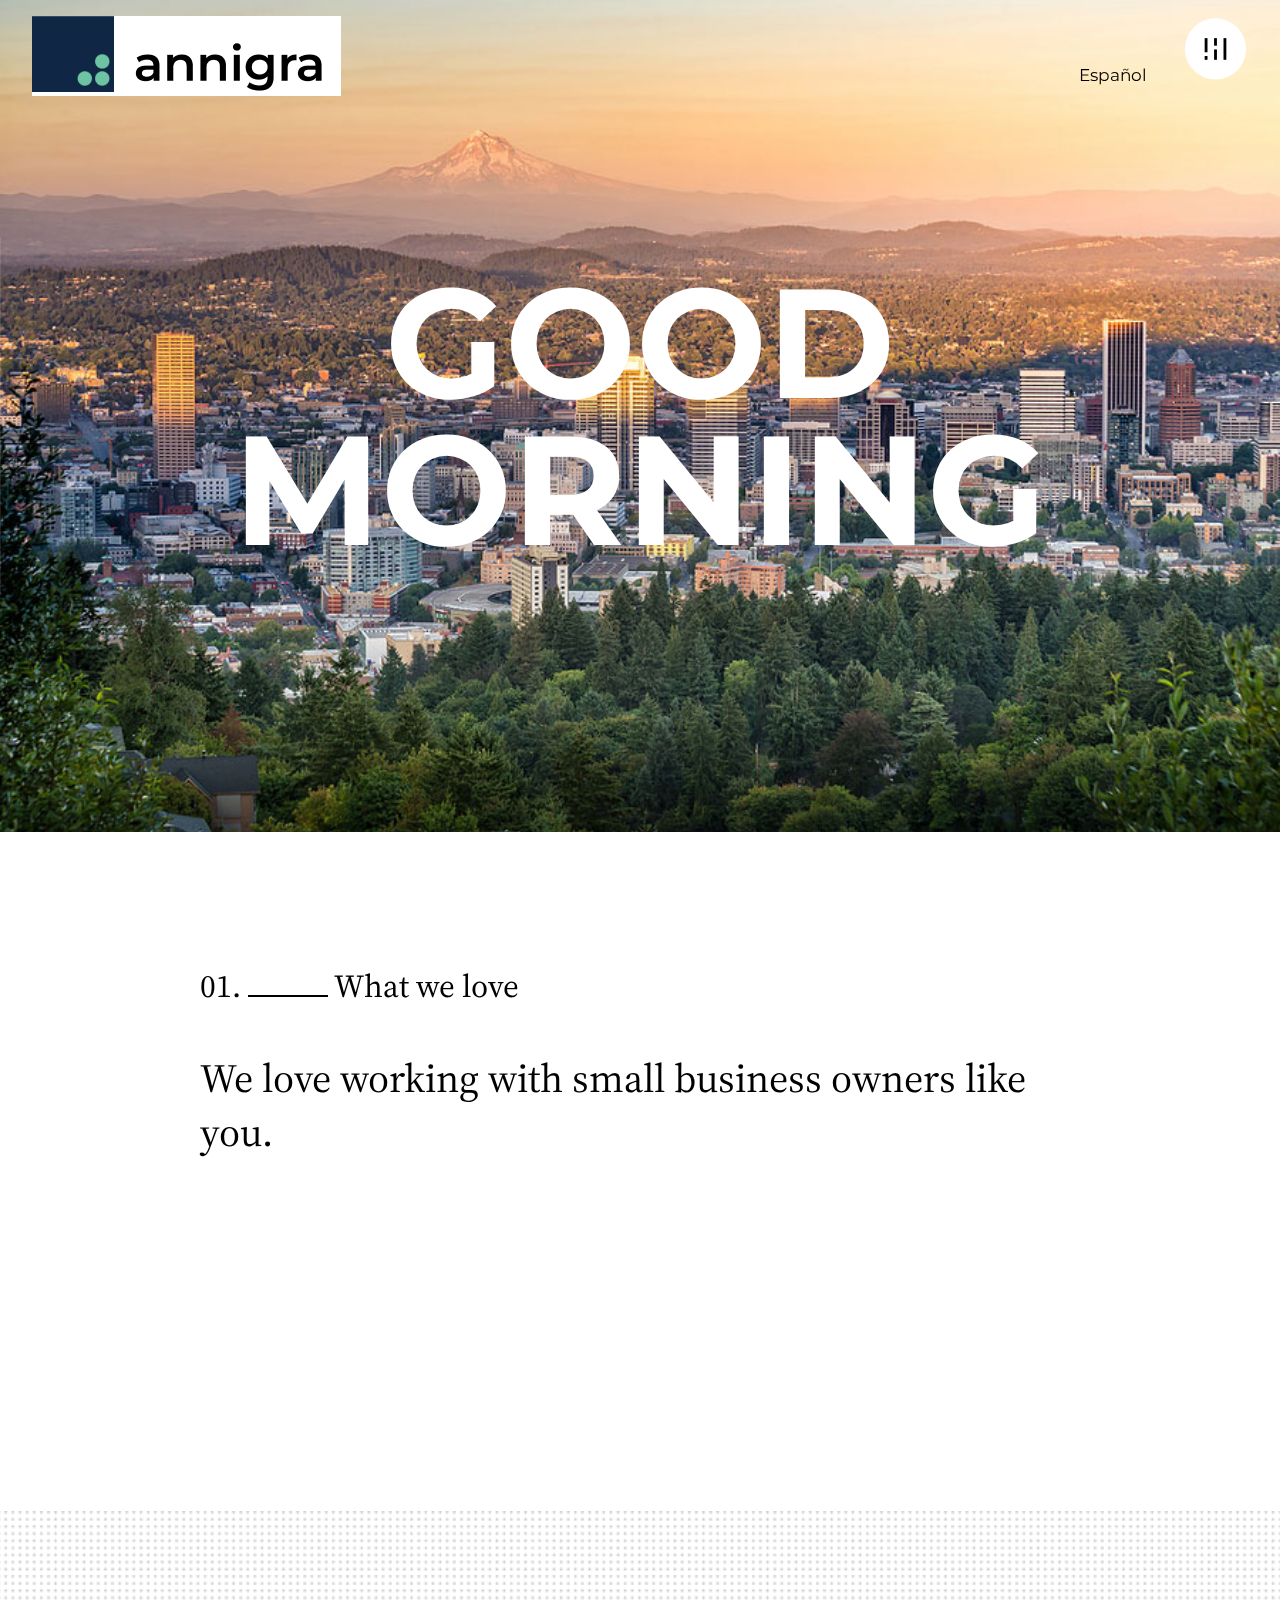
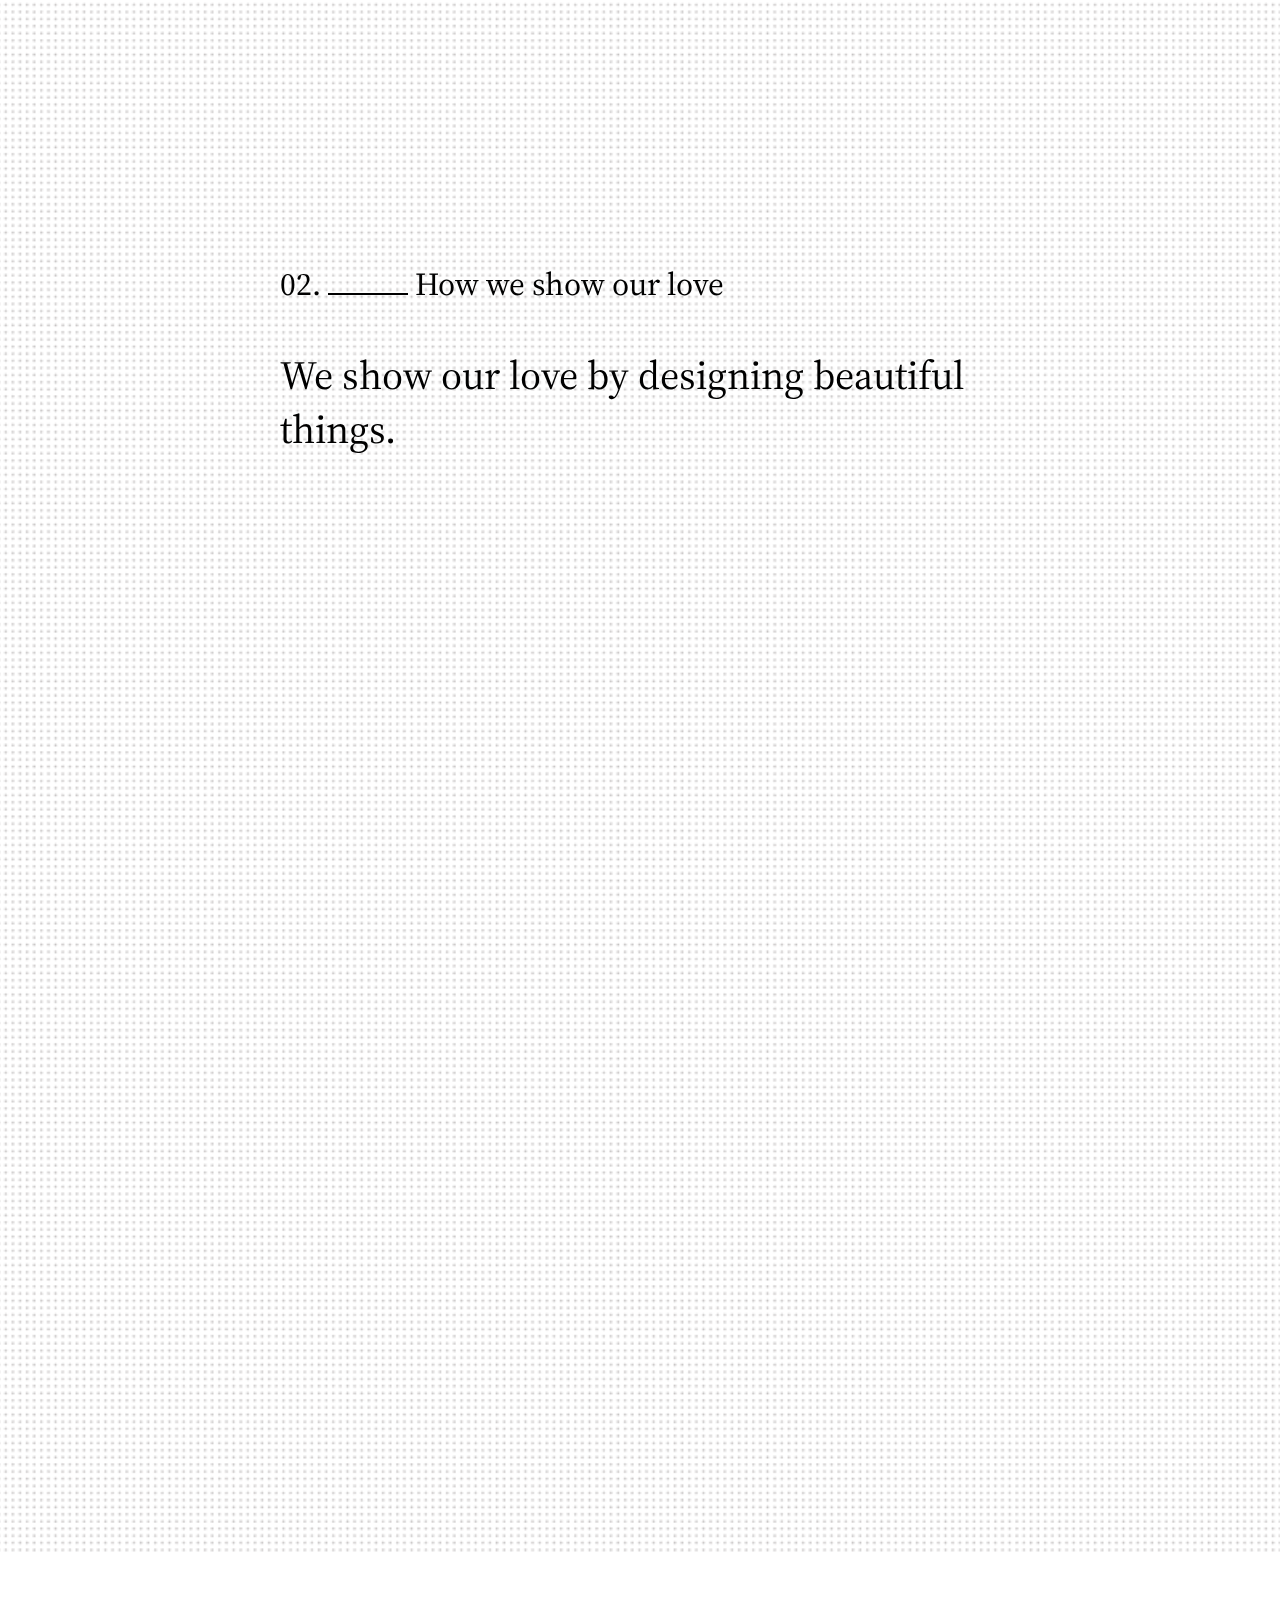
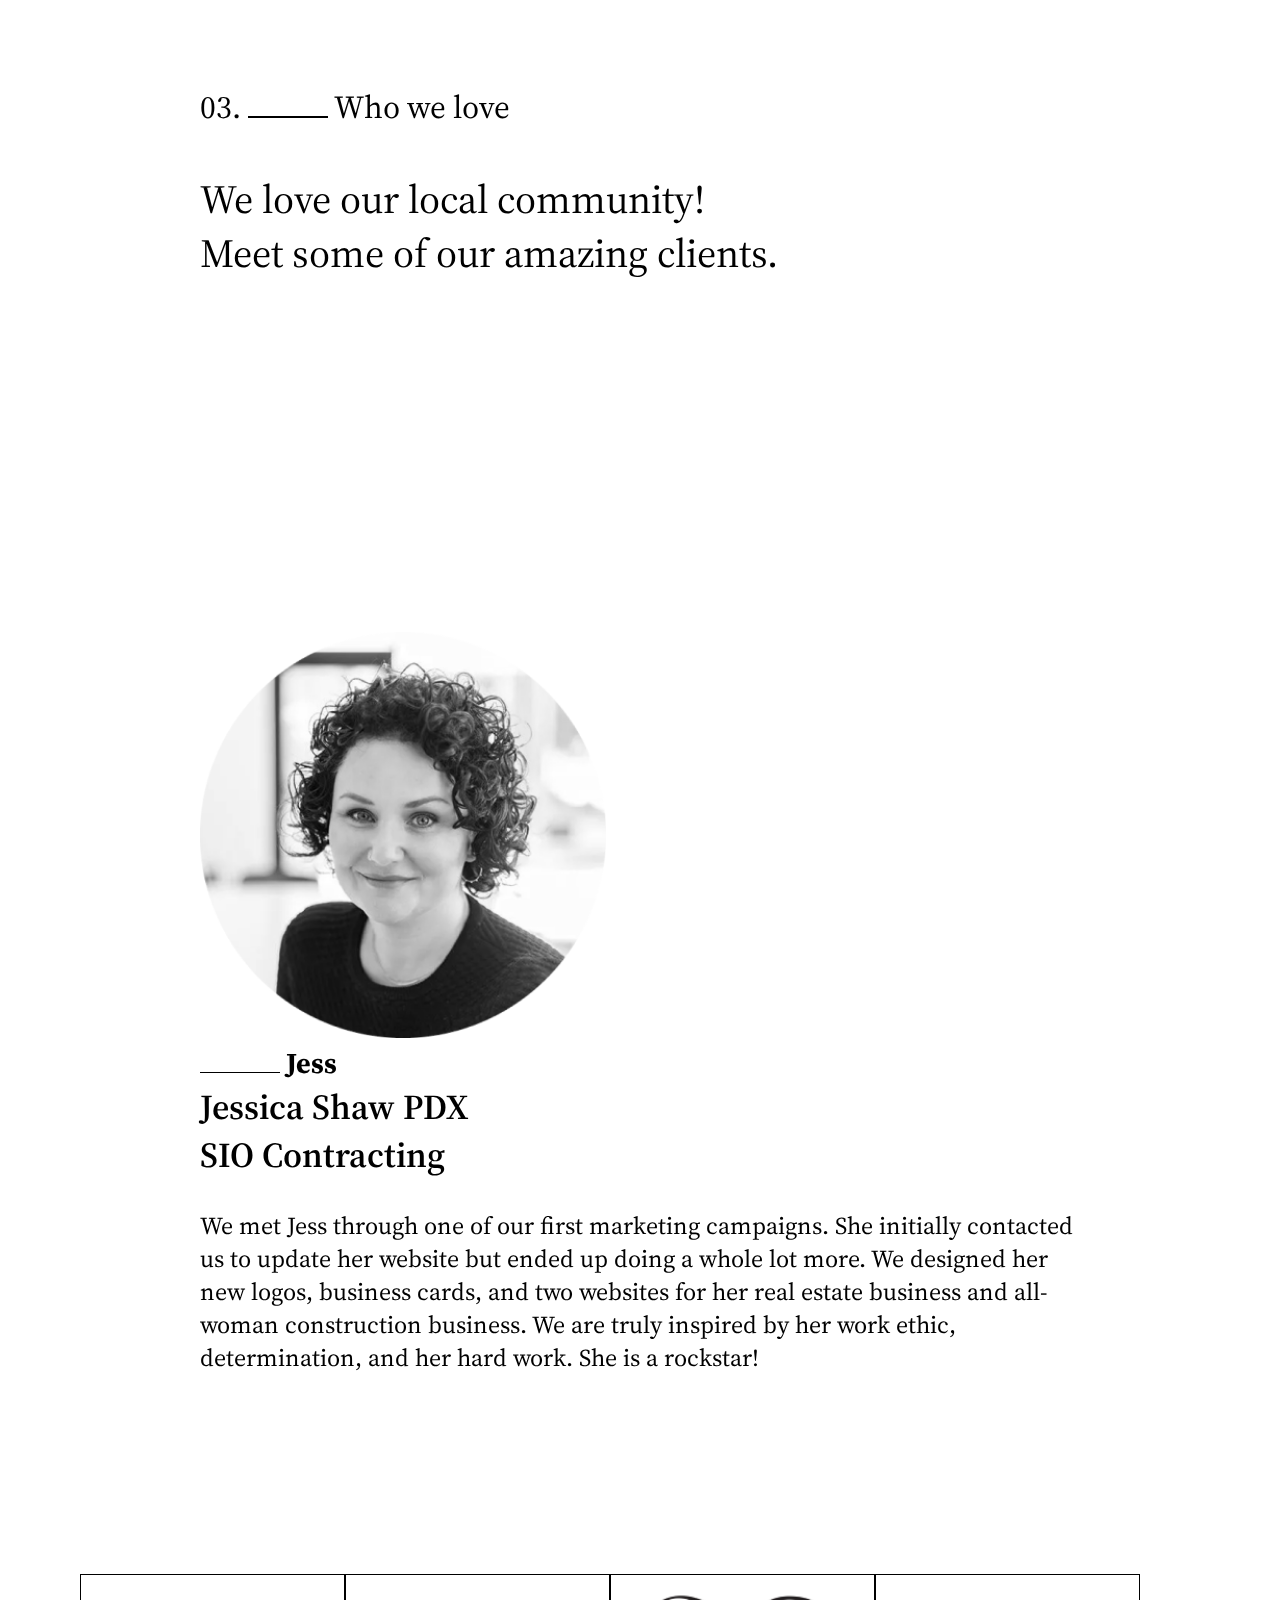
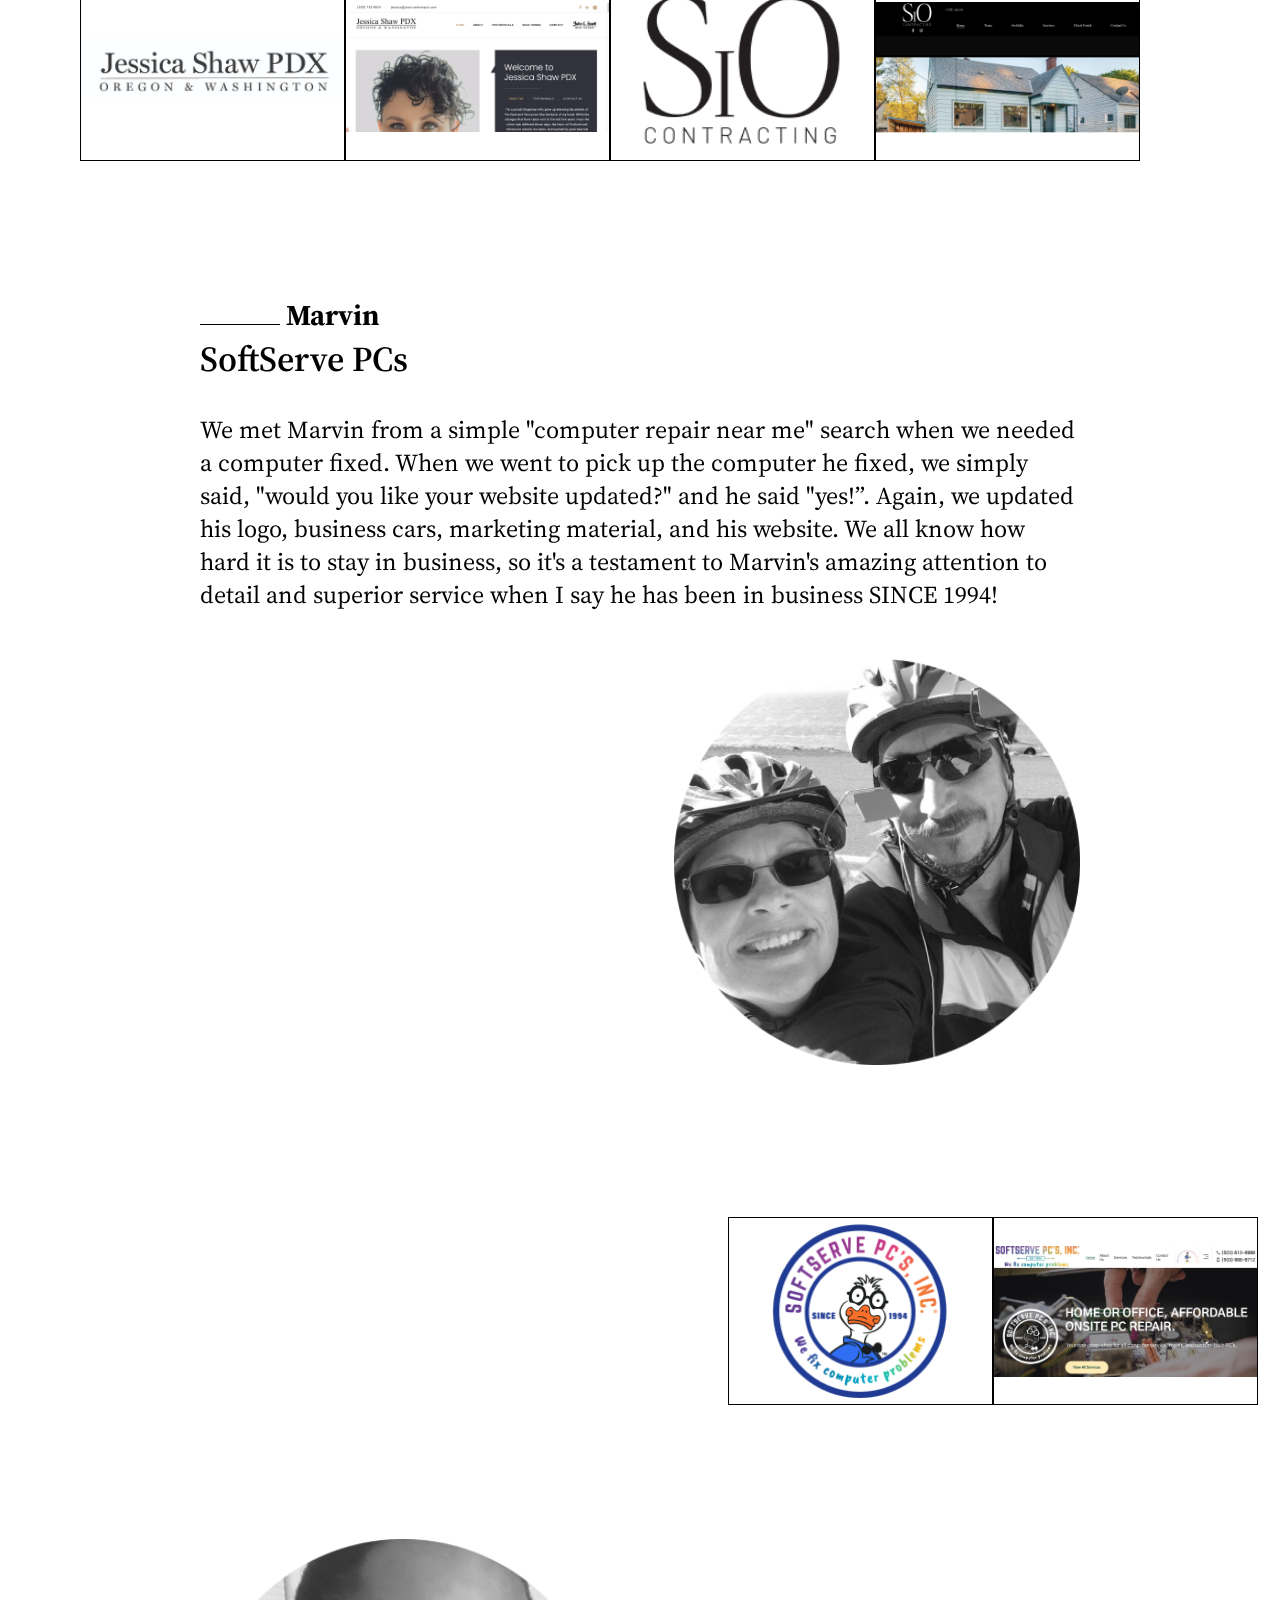
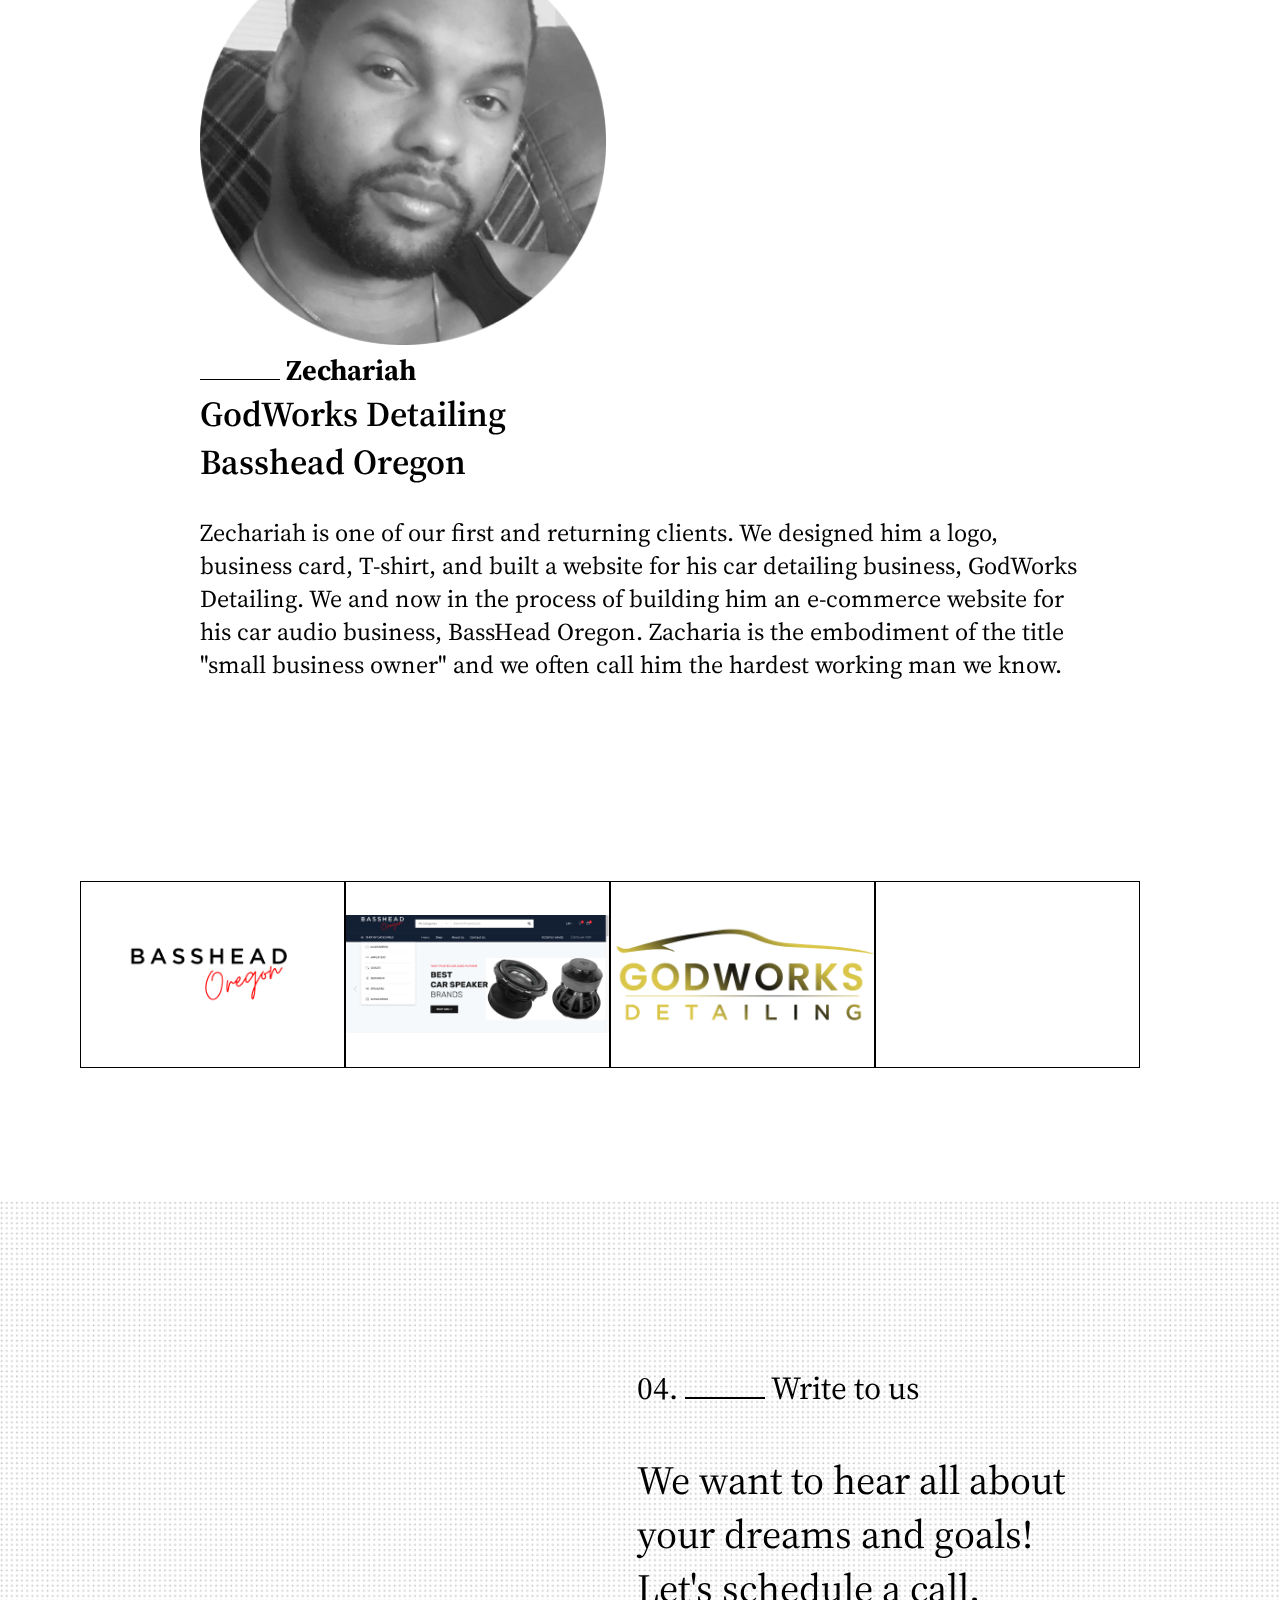
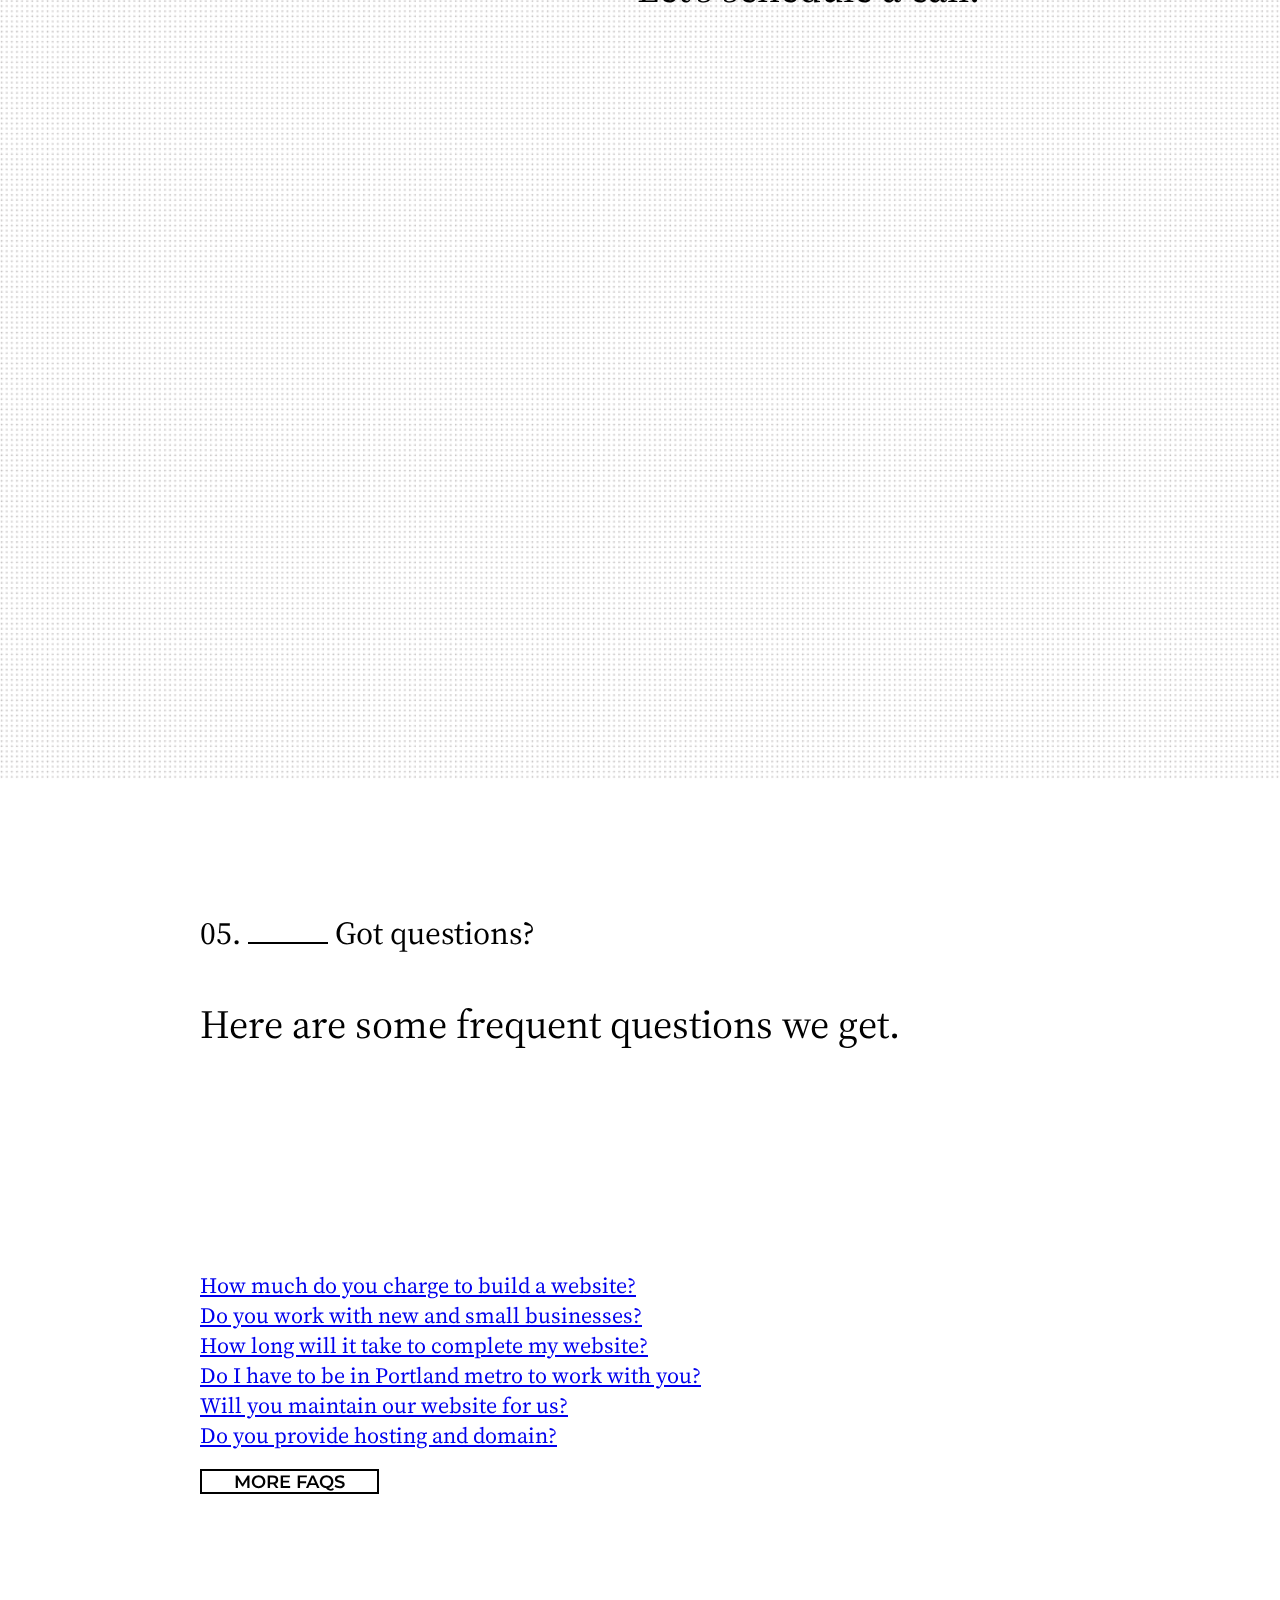
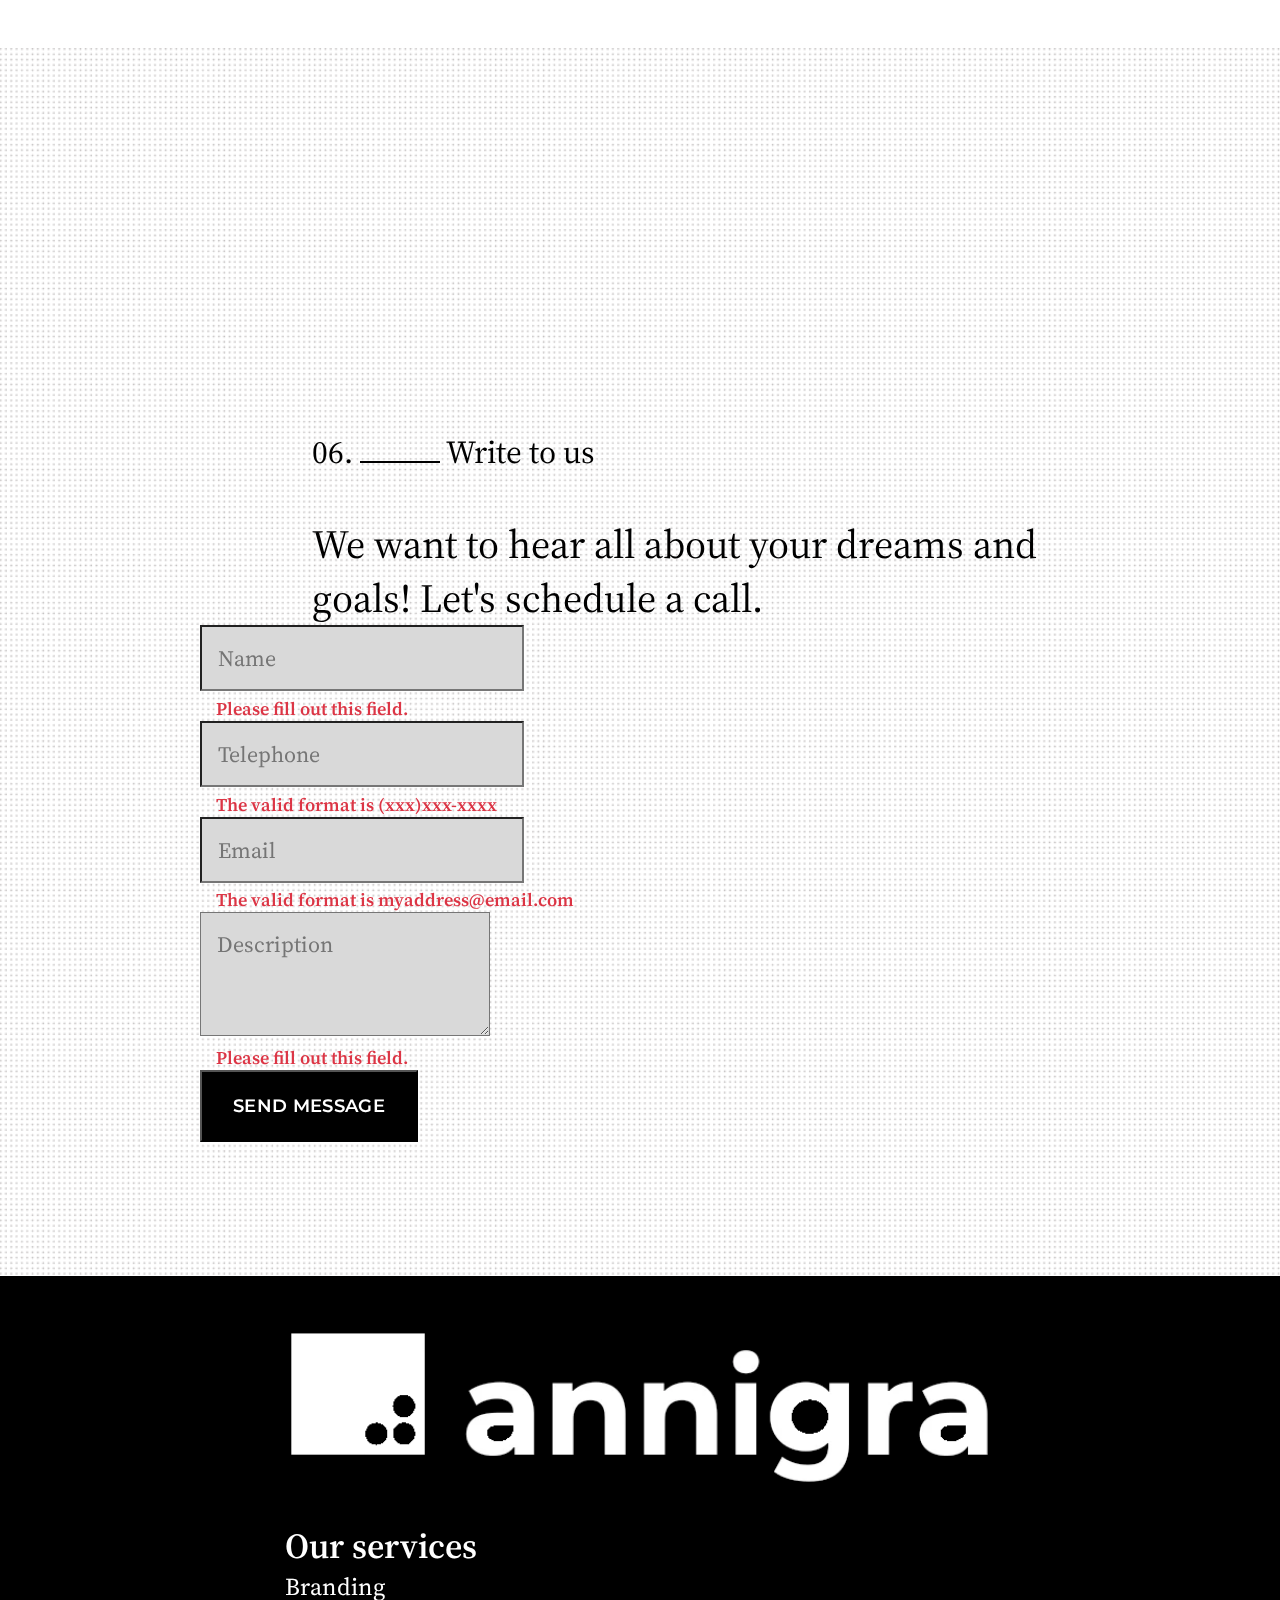
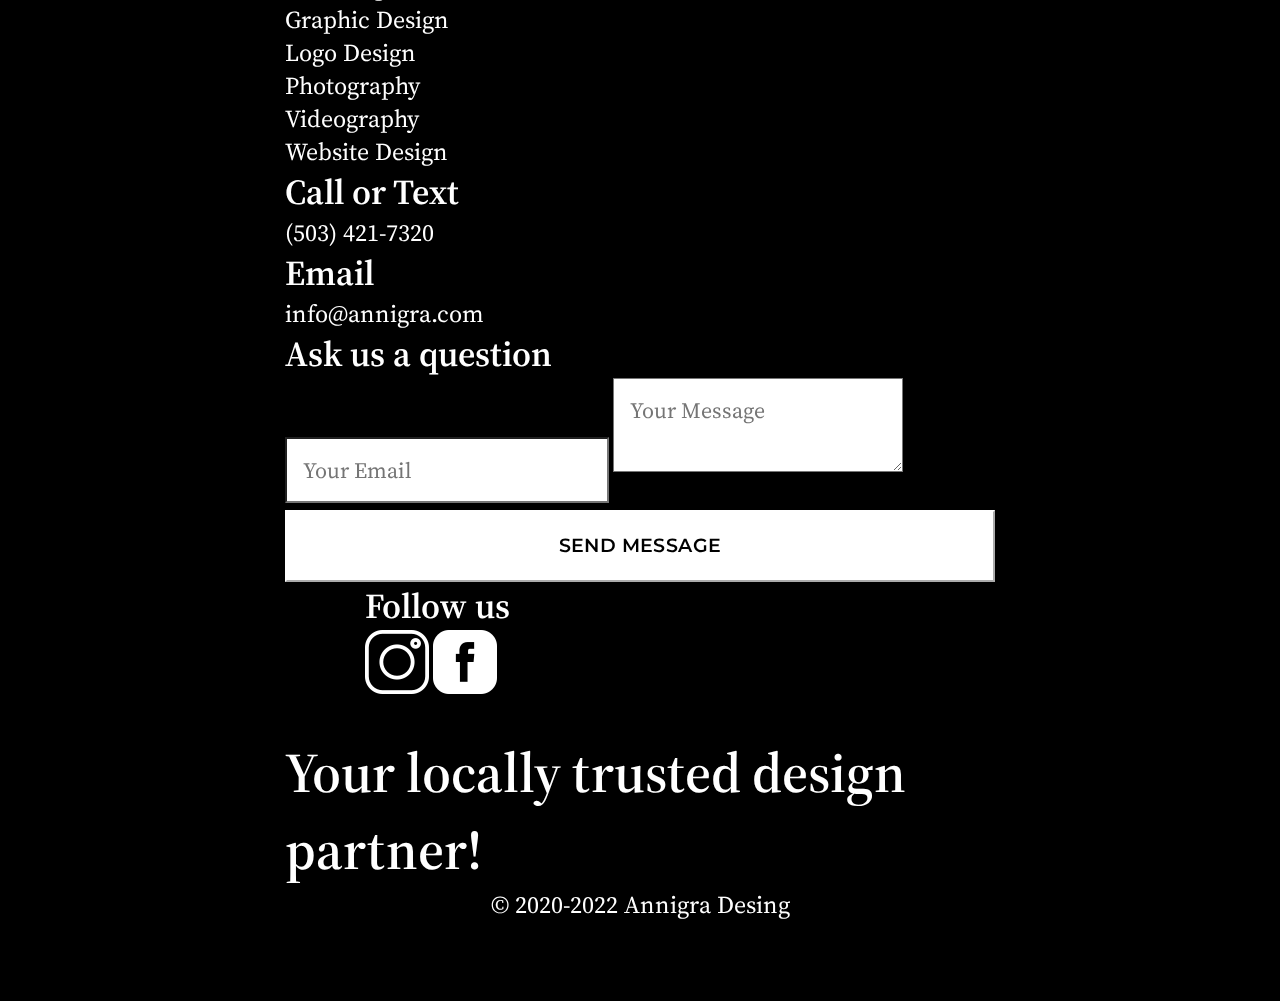
==== commit dc25c4f5: "UPDATE: details of imgs measures and display" ====
--- a/index.html
+++ b/index.html
@@ -473,18 +473,18 @@
 
 
         <div class="__anni__wholove_portfolio_client_right ">
-            <!-- <div> -->
-                <a href="https://softservepcs.com" target="_blank" class="col-6  col-lg-3">
+            <div> 
+                <a href="https://softservepcs.com" target="_blank" class="offset-lg-6 col-6  col-md-3 col-lg-3">
                     <figure class="  __anni_welove_client_work __anni_welove_portfolio_square_img">
                         <img src="/assets/img/clients/SoftServe PCs inc.png" alt="">
                     </figure>
                 </a>
-                <a href="https://softservepcs.com" target="_blank" class="col-6 col-lg-3">
+                <a href="https://softservepcs.com" target="_blank" class="col-6  col-md-3 col-lg-3">
                     <figure class="   __anni_welove_client_work">
                         <img src="/assets/img/clients/Screenshot 2022-07-16 at 15.23 1 (1).png" alt="">
                     </figure>
                 </a>
-            <!-- </div> -->
+         </div> 
         </div>
         <section class="__wholove">
 
--- a/assets/css/global.css
+++ b/assets/css/global.css
@@ -1699,30 +1699,17 @@
     padding-left: 5rem;
     padding-right: 5rem;
 }
-
-.__anni__wholove_portfolio_client div {
+.__anni__wholove_portfolio_client_right {
     display: flex;
-    justify-content: space-between;
+    justify-content: flex-end;
     align-content: center;
     flex-direction: row;
     flex-wrap: nowrap;
+    height: 100%;
+    padding-right: 0.7rem;
     overflow: hidden;
-}
-
-.__anni__wholove_portfolio_client>div a {
-    text-decoration: none;
-    color: black;
-}
-
-.__anni__wholove_portfolio_client div a,
-.__anni__wholove_portfolio_client_right div a {
-    display: flex;
-    align-content: center;
-    justify-content: center;
-    align-items: center;
-}
-
-
+
+}
 
 .__anni_welove_client_work {
     width: 18.0625rem;
@@ -1734,6 +1721,40 @@
     align-items: center;
 }
 
+.__anni__wholove_portfolio_client div {
+    display: flex;
+    justify-content: space-between;
+    align-content: center;
+    flex-direction: row;
+    flex-wrap: nowrap;
+    overflow: hidden;
+}
+
+.__anni__wholove_portfolio_client>div a {
+    text-decoration: none;
+    color: black;
+}
+
+.__anni__wholove_portfolio_client div a,
+.__anni__wholove_portfolio_client_right div a {
+    display: flex;
+    align-content: center;
+    justify-content: center;
+    align-items: center;
+}
+
+
+
+.__anni_welove_client_work {
+    width: 18.0625rem;
+    height: 12.5rem;
+    background-color: #fff;
+    border: solid #000 0.0625rem;
+    display: flex;
+    justify-content: center;
+    align-items: center;
+}
+
 .__anni_welove_client_work img {
     width: 100%;
 }
@@ -1785,9 +1806,10 @@
         margin-bottom: 0;
     }
     .__anni_welove_client_work {
-        width: 15.5625rem;
-    height: 12.7rem;
-    }
+        width: 14.5625rem;
+        height: 11.7rem;
+    }
+
 }
 @media screen and (max-width: 992px) {
     .__anni__wholove_portfolio_client div,
@@ -1803,6 +1825,8 @@
         margin-bottom: 1rem;
     }
 }
+
+
 @media only screen and (max-width: 799px) {
     .__anni_welove_client_work {
         width: 18.5625rem;
--- a/assets/css/home.css
+++ b/assets/css/home.css
@@ -337,15 +337,7 @@
     color: black;
 }
 
-.__anni_welove_client_work {
-    width: 18.0625rem;
-    height: 12.5rem;
-    background-color: #fff;
-    border: solid #000 0.0625rem;
-    display: flex;
-    justify-content: center;
-    align-items: center;
-}
+
 
 .__anni_wholove_client figure {
     margin: 0;
@@ -376,21 +368,6 @@
 
 
 
-@media screen and (max-width: 1988px) {
-
-    .__anni_show_list_item,
-    #graphic-design-link {
-        font-size: 4.925rem;
-    }
-
-    .__anni_welove_client_work {
-        width: 23.5625rem;
-        height: 16.7rem;
-    }
-
-
-
-}
 
 
 
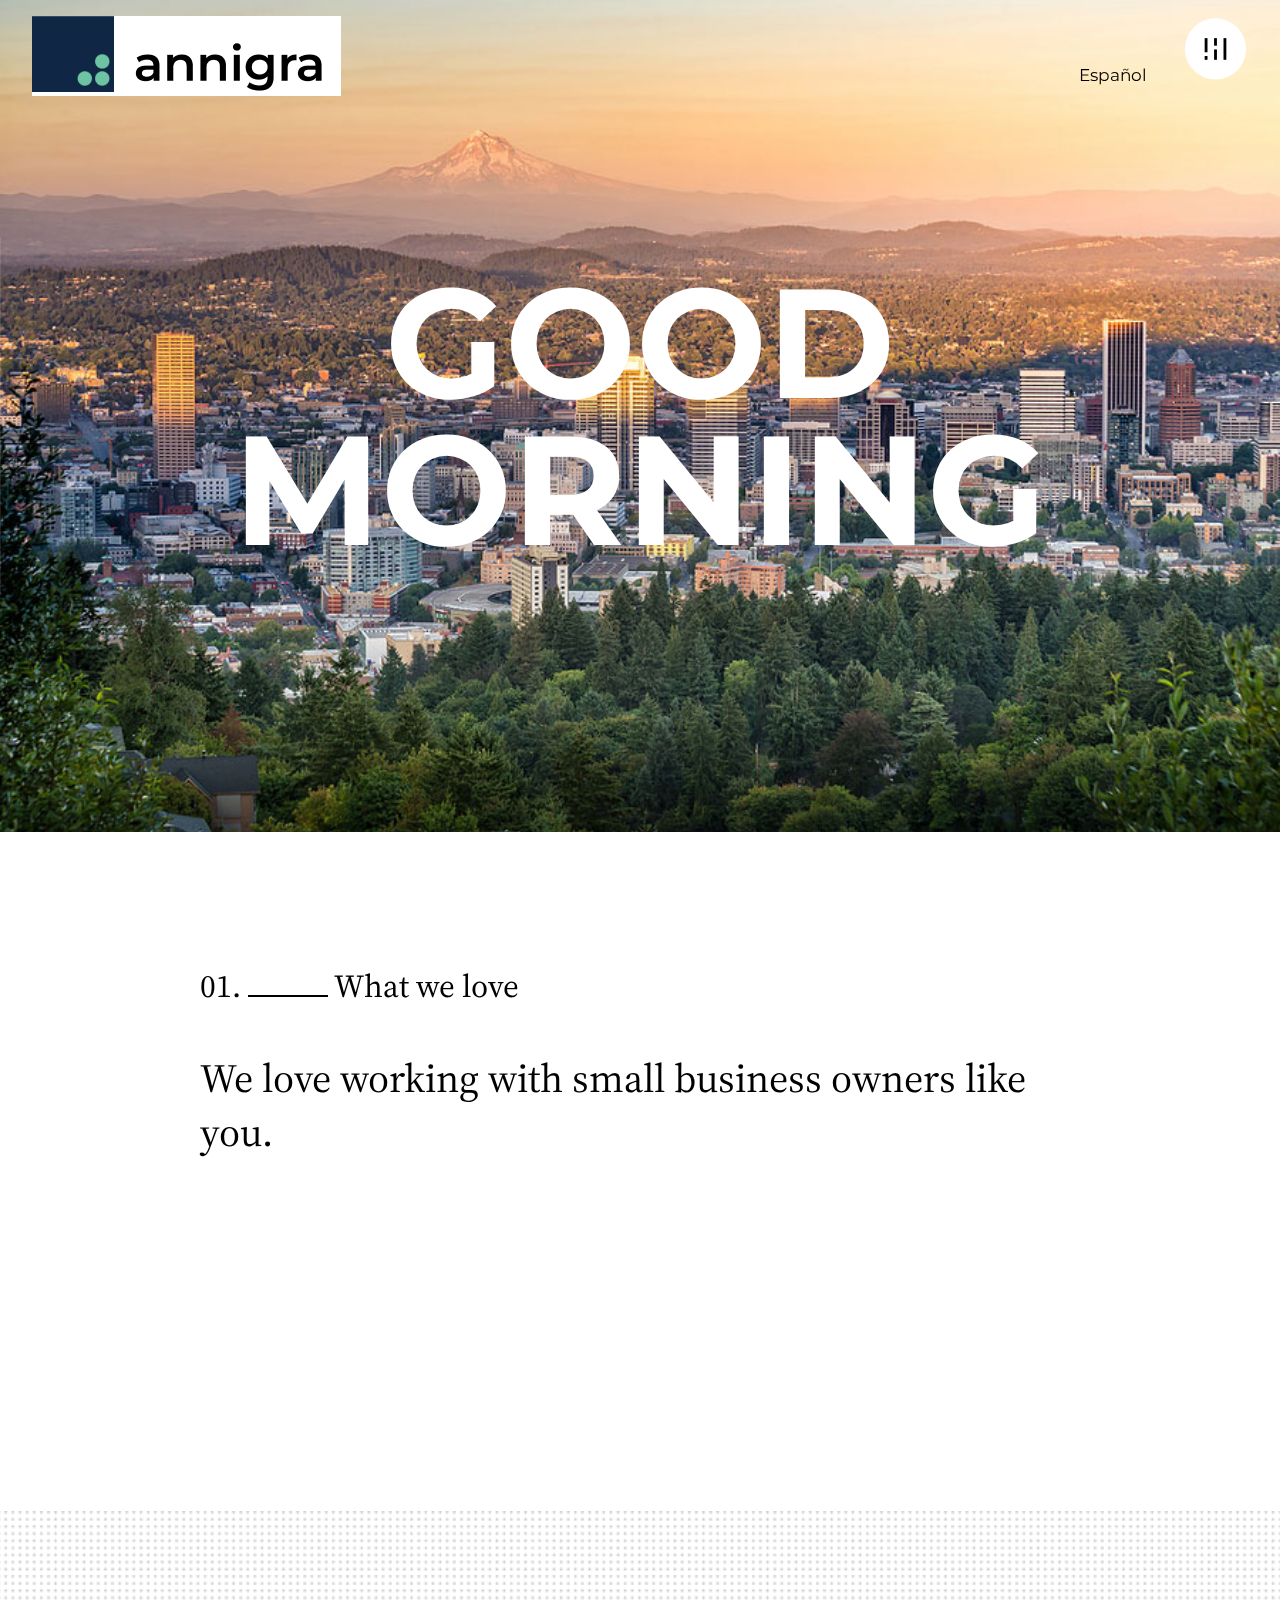
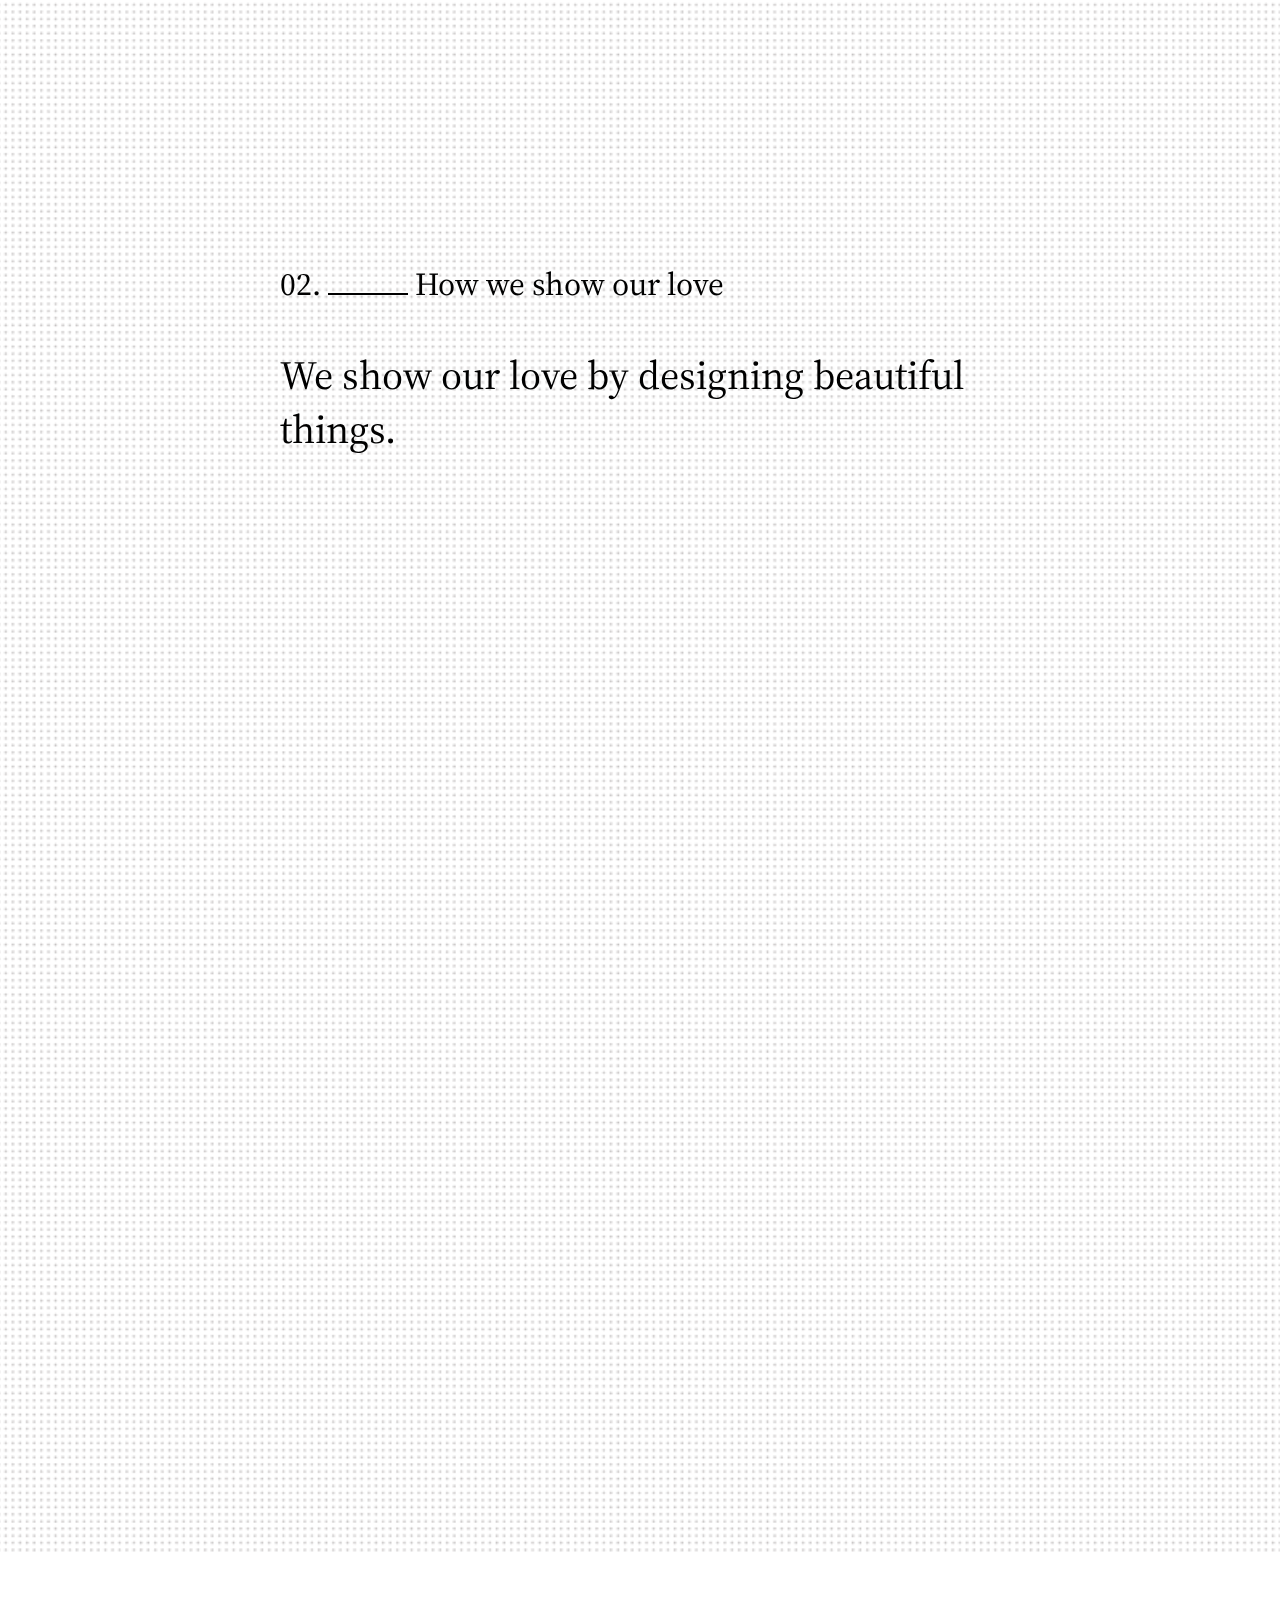
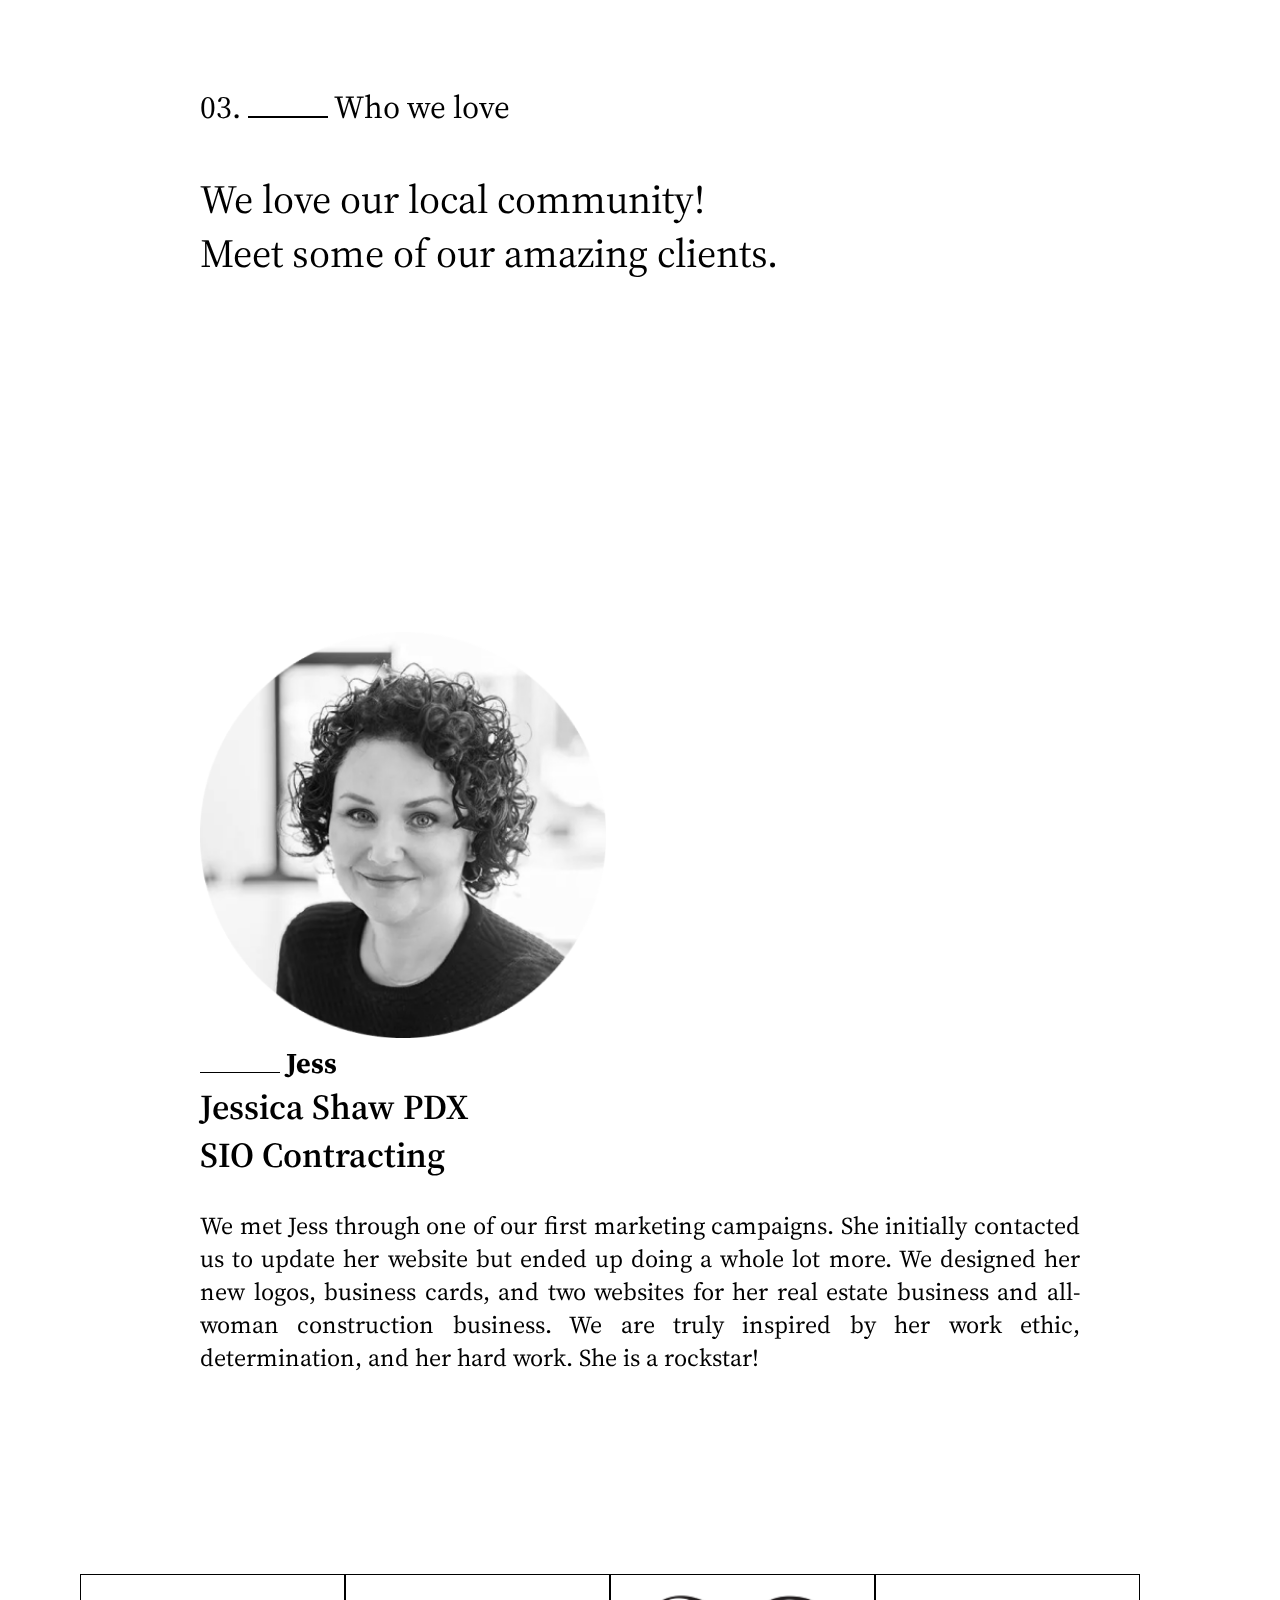
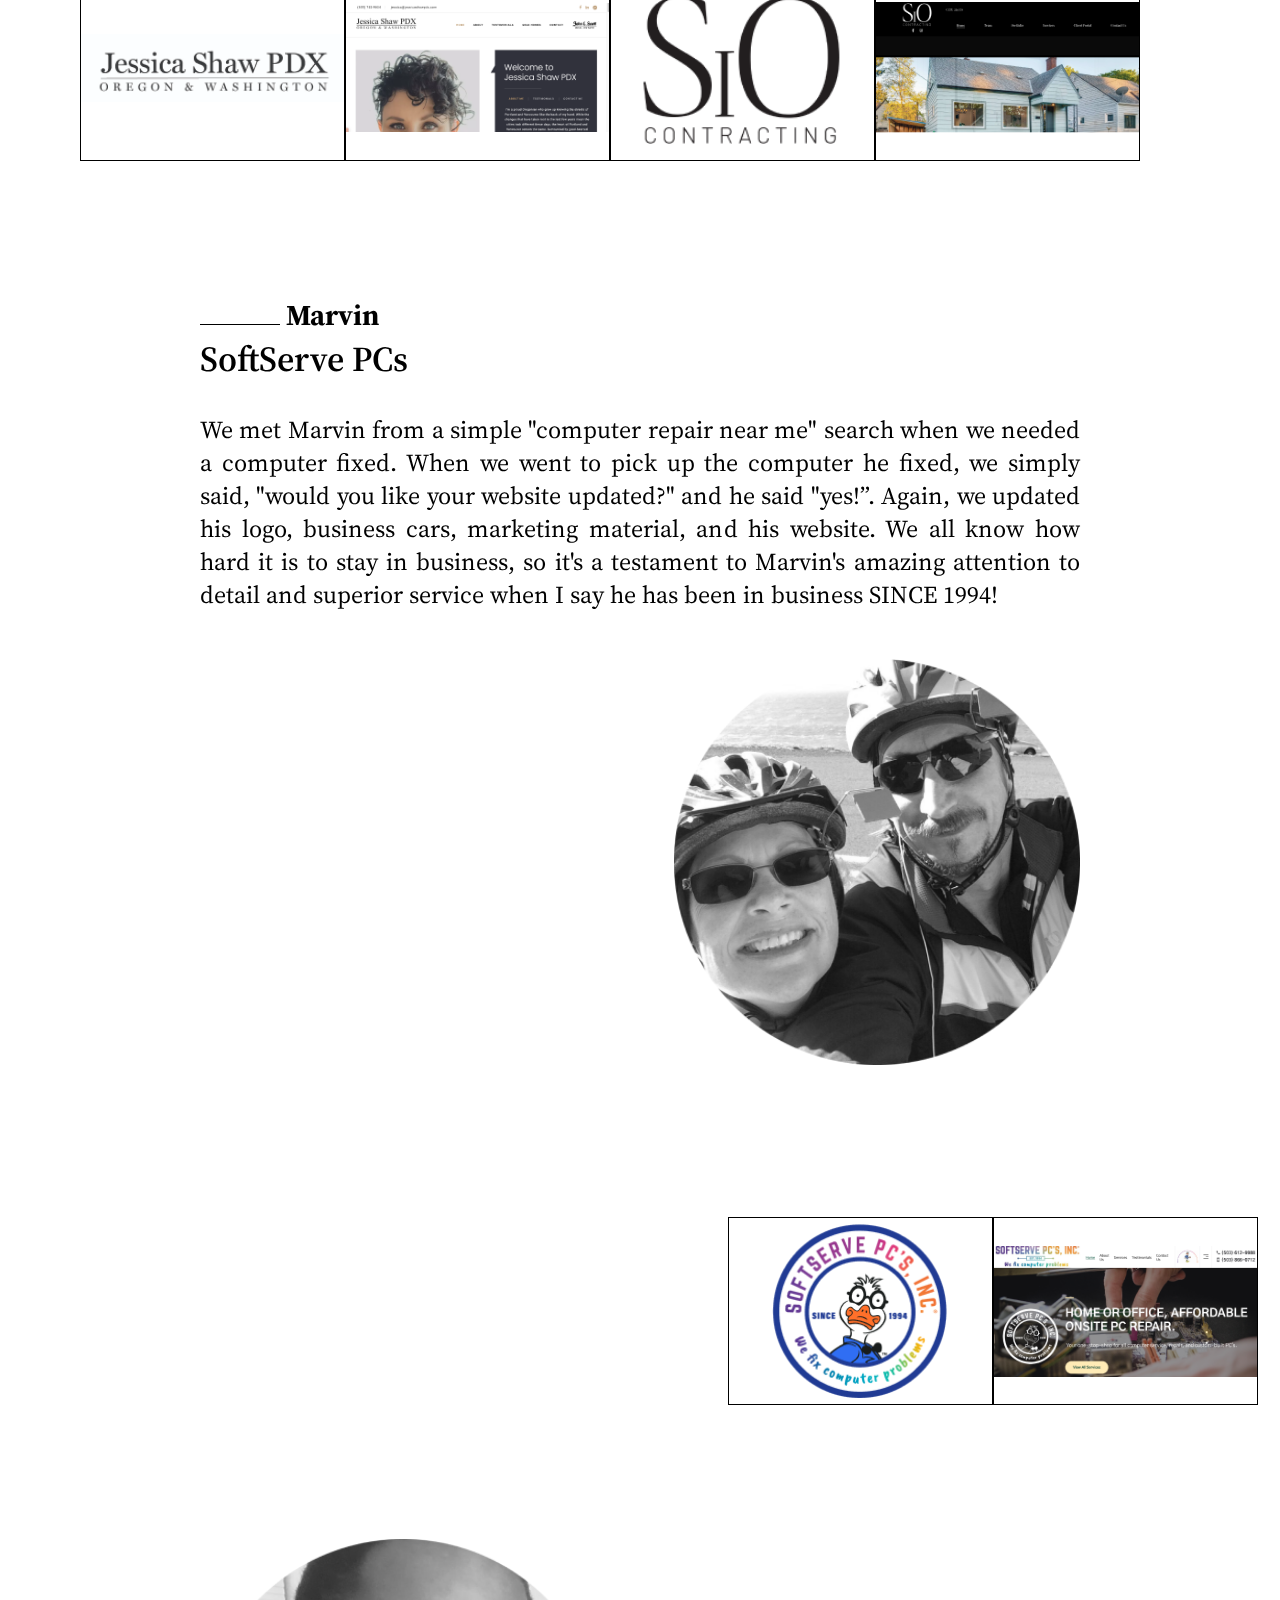
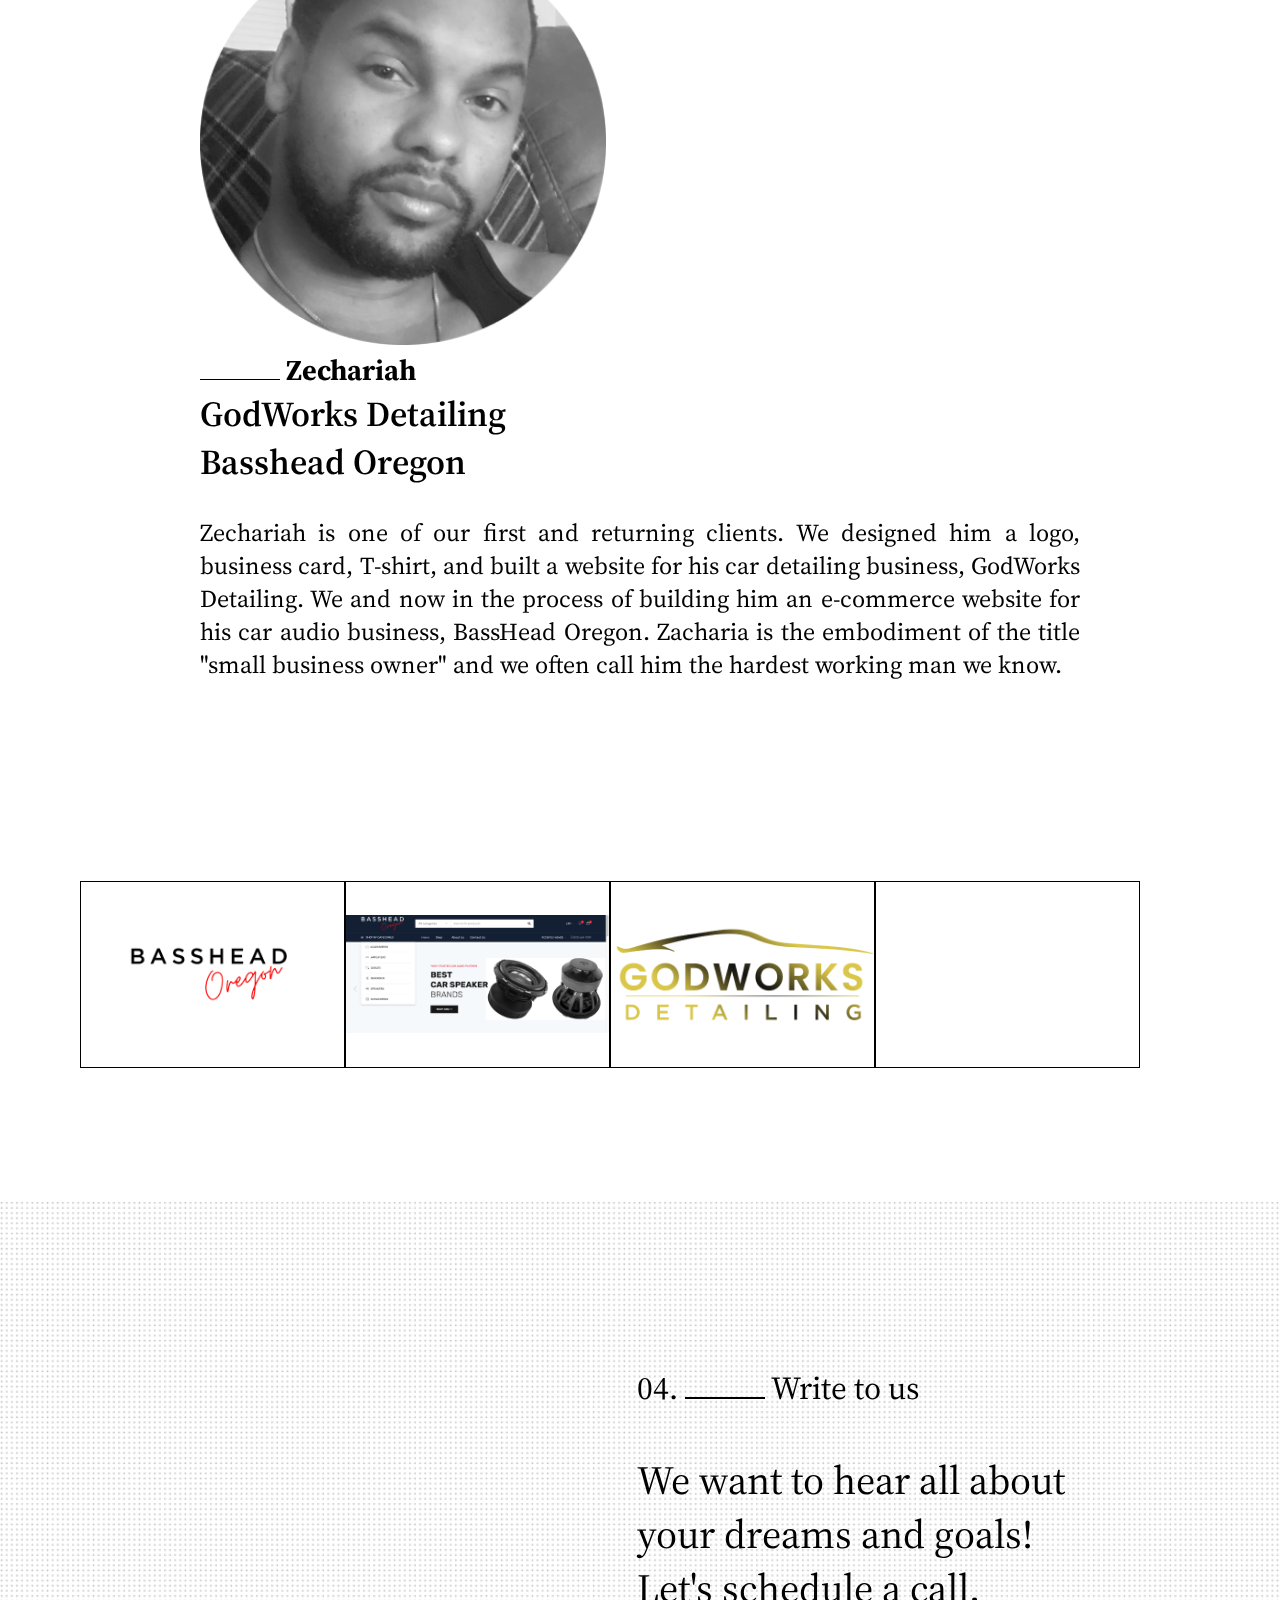
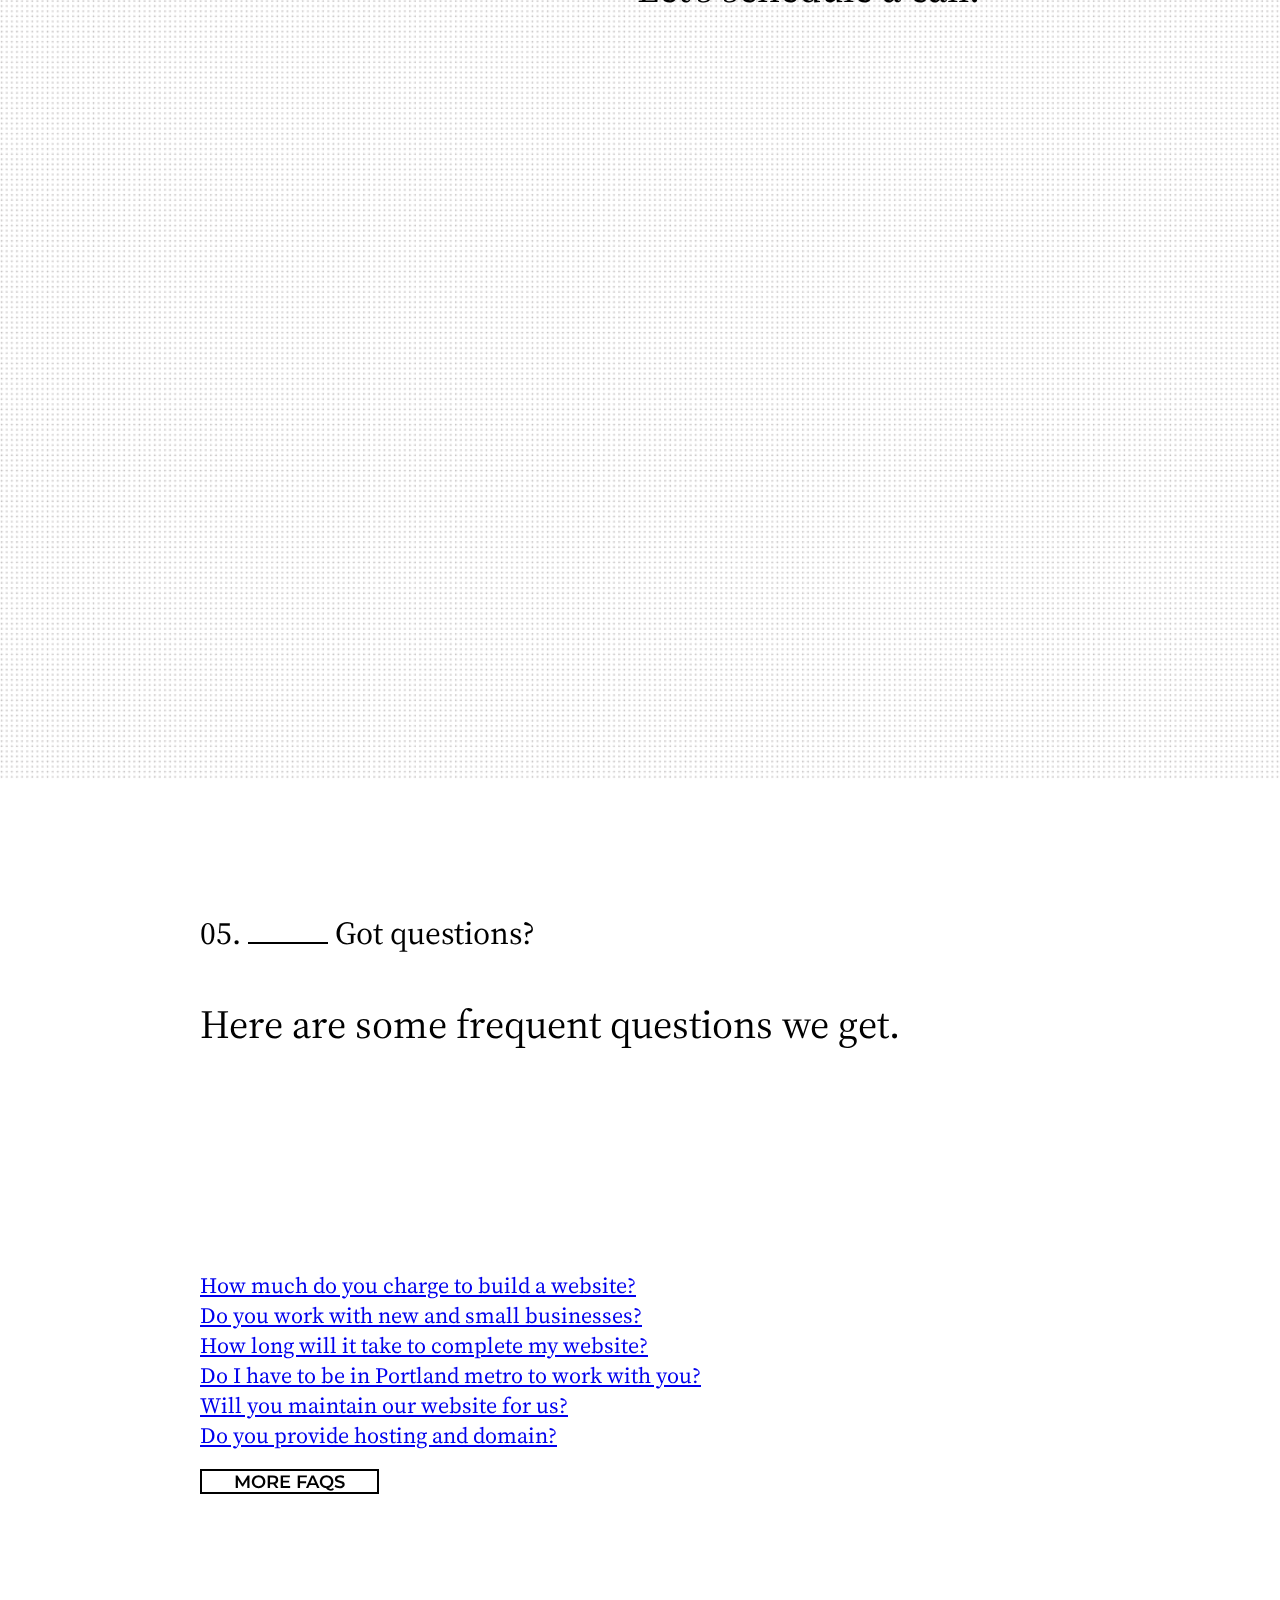
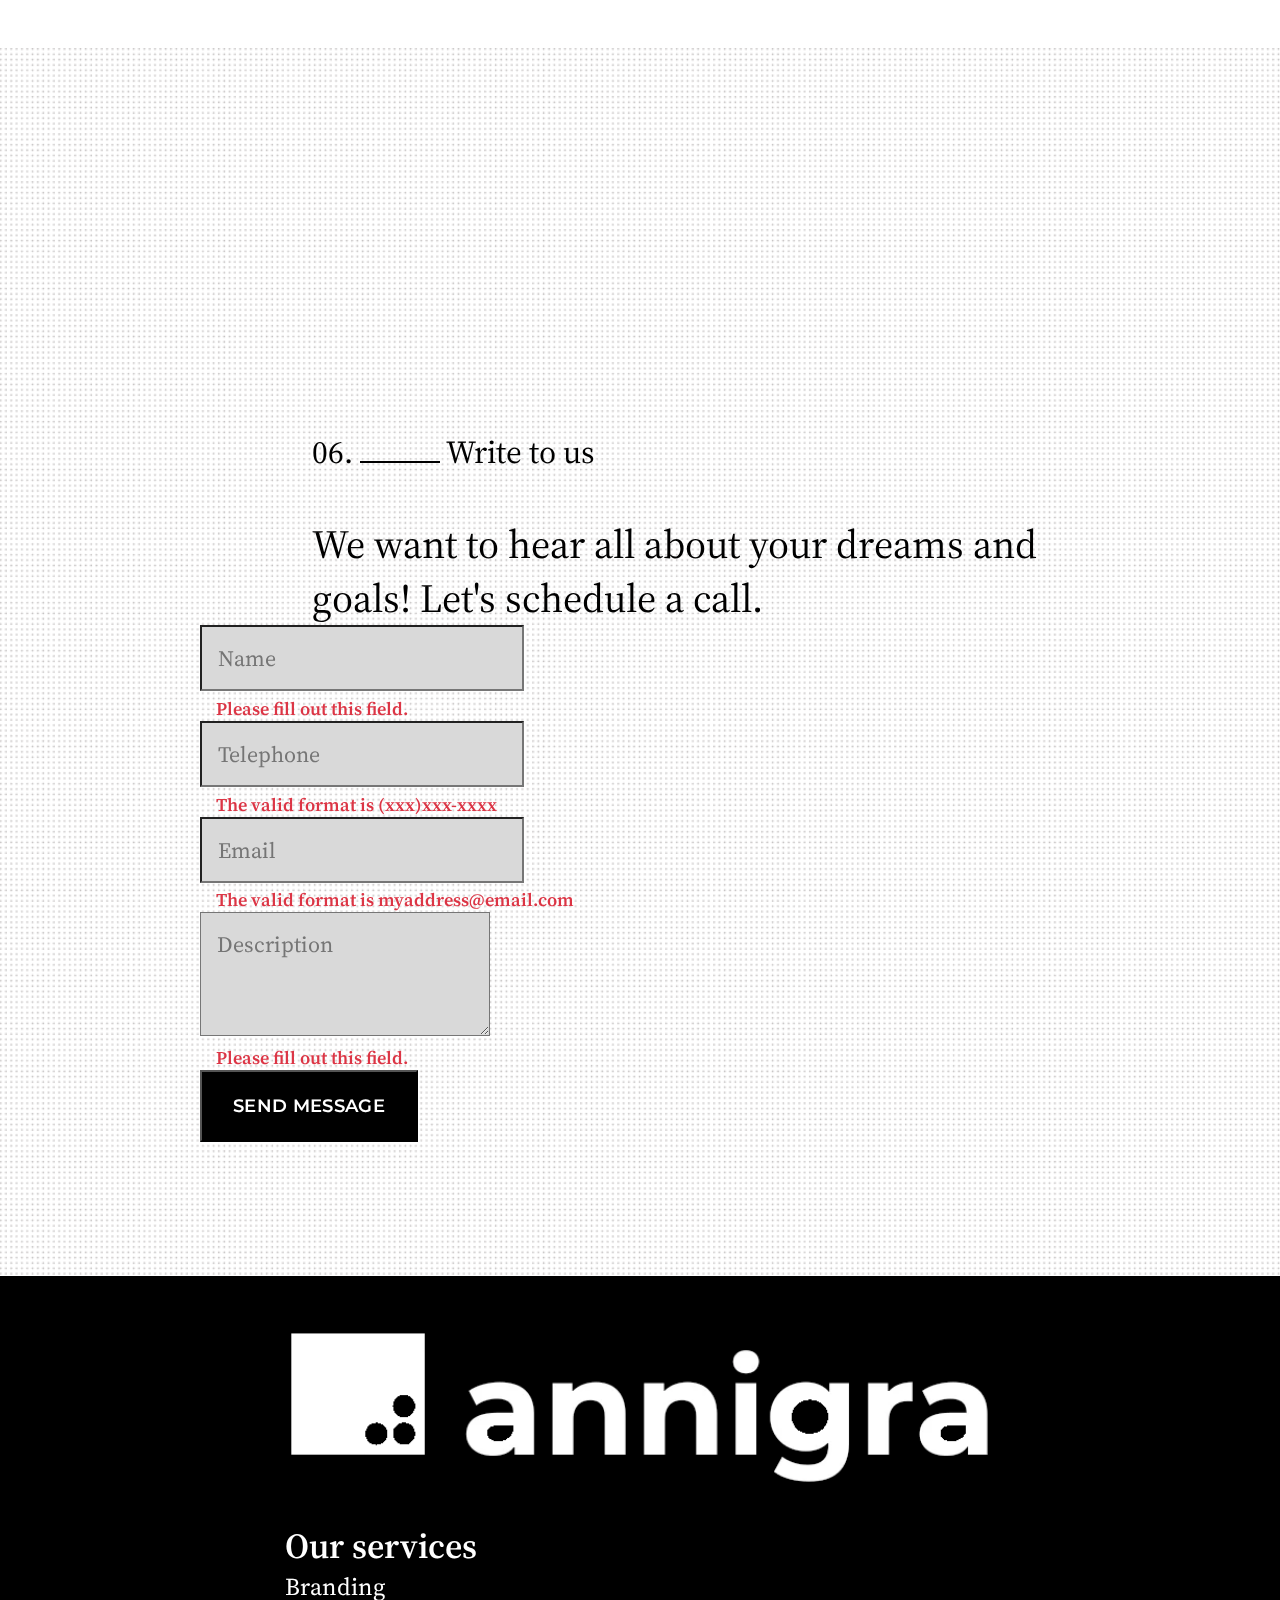
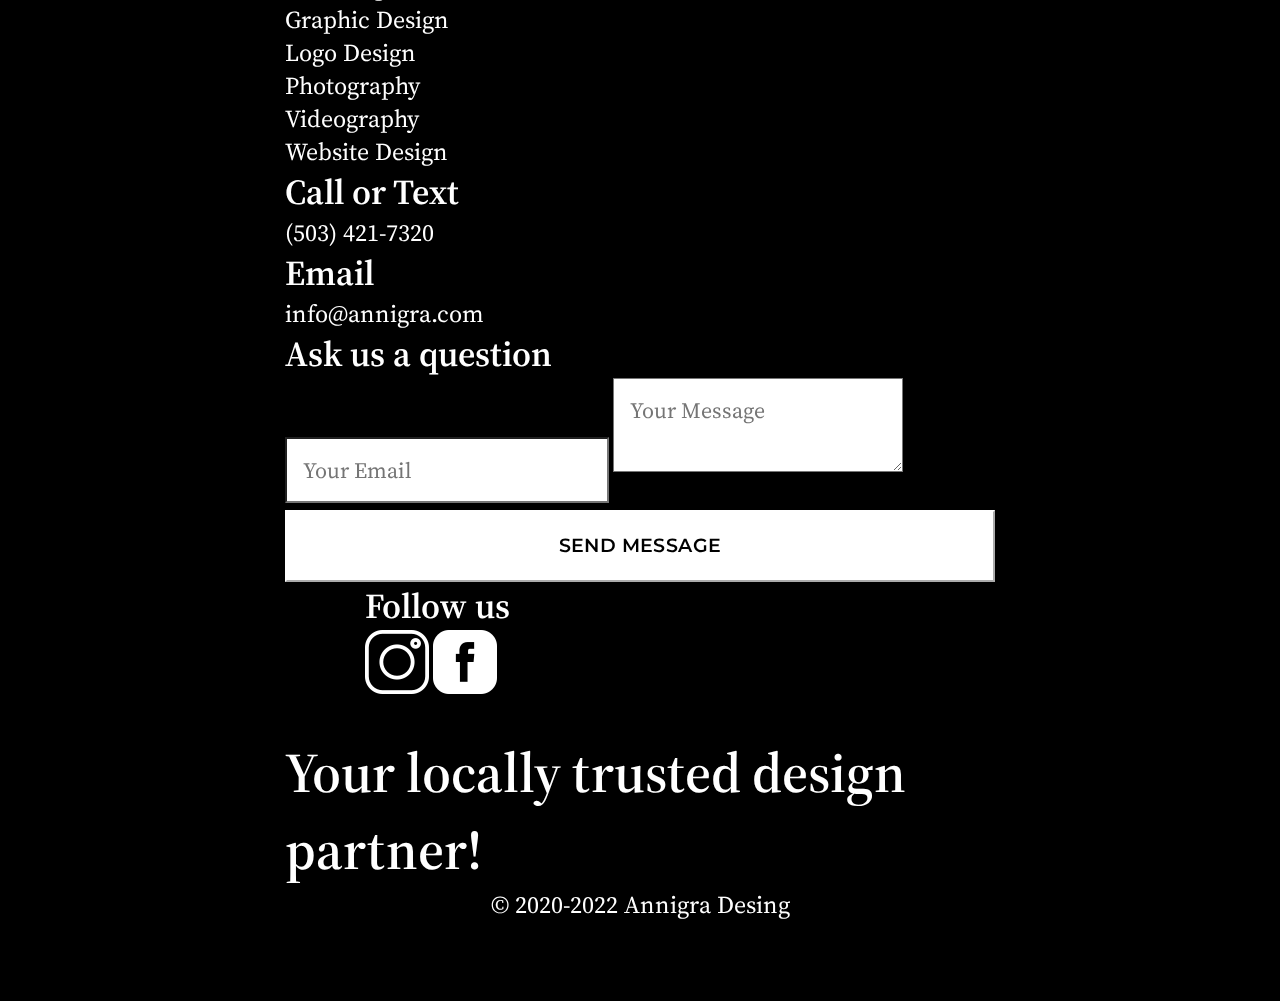
==== commit f2d7a752: "UPDATE: justified paragraph & tablet marvin projects" ====
--- a/index.html
+++ b/index.html
@@ -474,12 +474,12 @@
 
         <div class="__anni__wholove_portfolio_client_right ">
             <div> 
-                <a href="https://softservepcs.com" target="_blank" class="offset-lg-6 col-6  col-md-3 col-lg-3">
+                <a href="https://softservepcs.com" target="_blank" class="offset-lg-6  col-6 col-lg-3 col-md-6 col-xl-3">
                     <figure class="  __anni_welove_client_work __anni_welove_portfolio_square_img">
                         <img src="/assets/img/clients/SoftServe PCs inc.png" alt="">
                     </figure>
                 </a>
-                <a href="https://softservepcs.com" target="_blank" class="col-6  col-md-3 col-lg-3">
+                <a href="https://softservepcs.com" target="_blank" class="col-6 col-lg-3  col-md-6 col-xl-3">
                     <figure class="   __anni_welove_client_work">
                         <img src="/assets/img/clients/Screenshot 2022-07-16 at 15.23 1 (1).png" alt="">
                     </figure>
--- a/assets/css/home.css
+++ b/assets/css/home.css
@@ -219,6 +219,7 @@
 
 .__anni_wholove_client p {
     margin-top: 1.875rem;
+    text-align: justify;
 }
 
 
@@ -387,7 +388,7 @@
 }
 
 @media screen and (max-width: 1520px) {
- 
+
     .__anni_wholove_client h3 {
         font-size: 1.8rem;
     }
@@ -402,7 +403,7 @@
         font-size: 2.2rem;
     }
 
-  
+
 }
 
 
@@ -434,7 +435,7 @@
         margin-bottom: 2rem;
     }
 
- 
+
 
     .__wholove {
         height: 100%;
@@ -501,7 +502,7 @@
         margin-left: 0;
     }
 
- 
+
 
     .__anni__wholove_portfolio_client {
         flex-wrap: wrap;
@@ -1073,7 +1074,7 @@
 
     .__showourlove .__welove_content,
     .__contact_content .__welove_content,
-    .__appoinment_text .__welove_content   {
+    .__appoinment_text .__welove_content {
         padding-left: 3rem;
     }
 
@@ -1092,14 +1093,12 @@
         display: flex;
         flex-direction: row;
     }
-    .__contact .___section_h2, .__appointment .___section_h2 {
+
+    .__contact .___section_h2,
+    .__appointment .___section_h2 {
         margin-top: 0rem;
     }
-    __contact_content 
-    .___section_number,
-    .___section_number_frame {
-        font-size: 10rem !important;
-    }
+
 
     #greeting {
         font-size: 5.7rem;
@@ -1135,10 +1134,6 @@
         font-size: 3.7rem !important;
     }
 
-    .___section_number,
-    .___section_number_frame {
-        font-size: 15rem;
-    }
 
     .___section_number {
         text-align: end;
@@ -1172,6 +1167,17 @@
 
     .__anni_wholove_client_on_right .__anni_wholove_client_text {
         padding-left: 0.75rem !important;
+    }
+}
+
+@media only screen and (max-width: 992px) {
+    .__anni_wholove_client_on_right_name {
+        right: -33%;
+    }
+
+    .__anni__wholove_portfolio_client_right div {
+        display: flex;
+        justify-content: space-evenly;
     }
 }
 
@@ -1212,18 +1218,23 @@
     .__showourlove>.row:first-child div:first-child {
         width: 41.5%;
     }
-    .___section_number, .___section_number_frame {
+
+    .___section_number,
+    .___section_number_frame {
         font-size: 10rem;
     }
+
     .__anni_footer-tagline {
         font-size: 2.1rem;
     }
+
     .__showourlove>.row:first-child div:last-child {
         width: 58.1%;
     }
+
     .__showourlove .__welove_content,
     .__contact_content .__welove_content,
-    .__appoinment_text .__welove_content   {
+    .__appoinment_text .__welove_content {
         padding-left: 2rem;
     }
 
@@ -1234,6 +1245,7 @@
     .__FAQ>.row>div:first-child {
         width: 58.1%;
     }
+
     .__anni_wholove_client_on_right_name {
         right: -40%;
     }
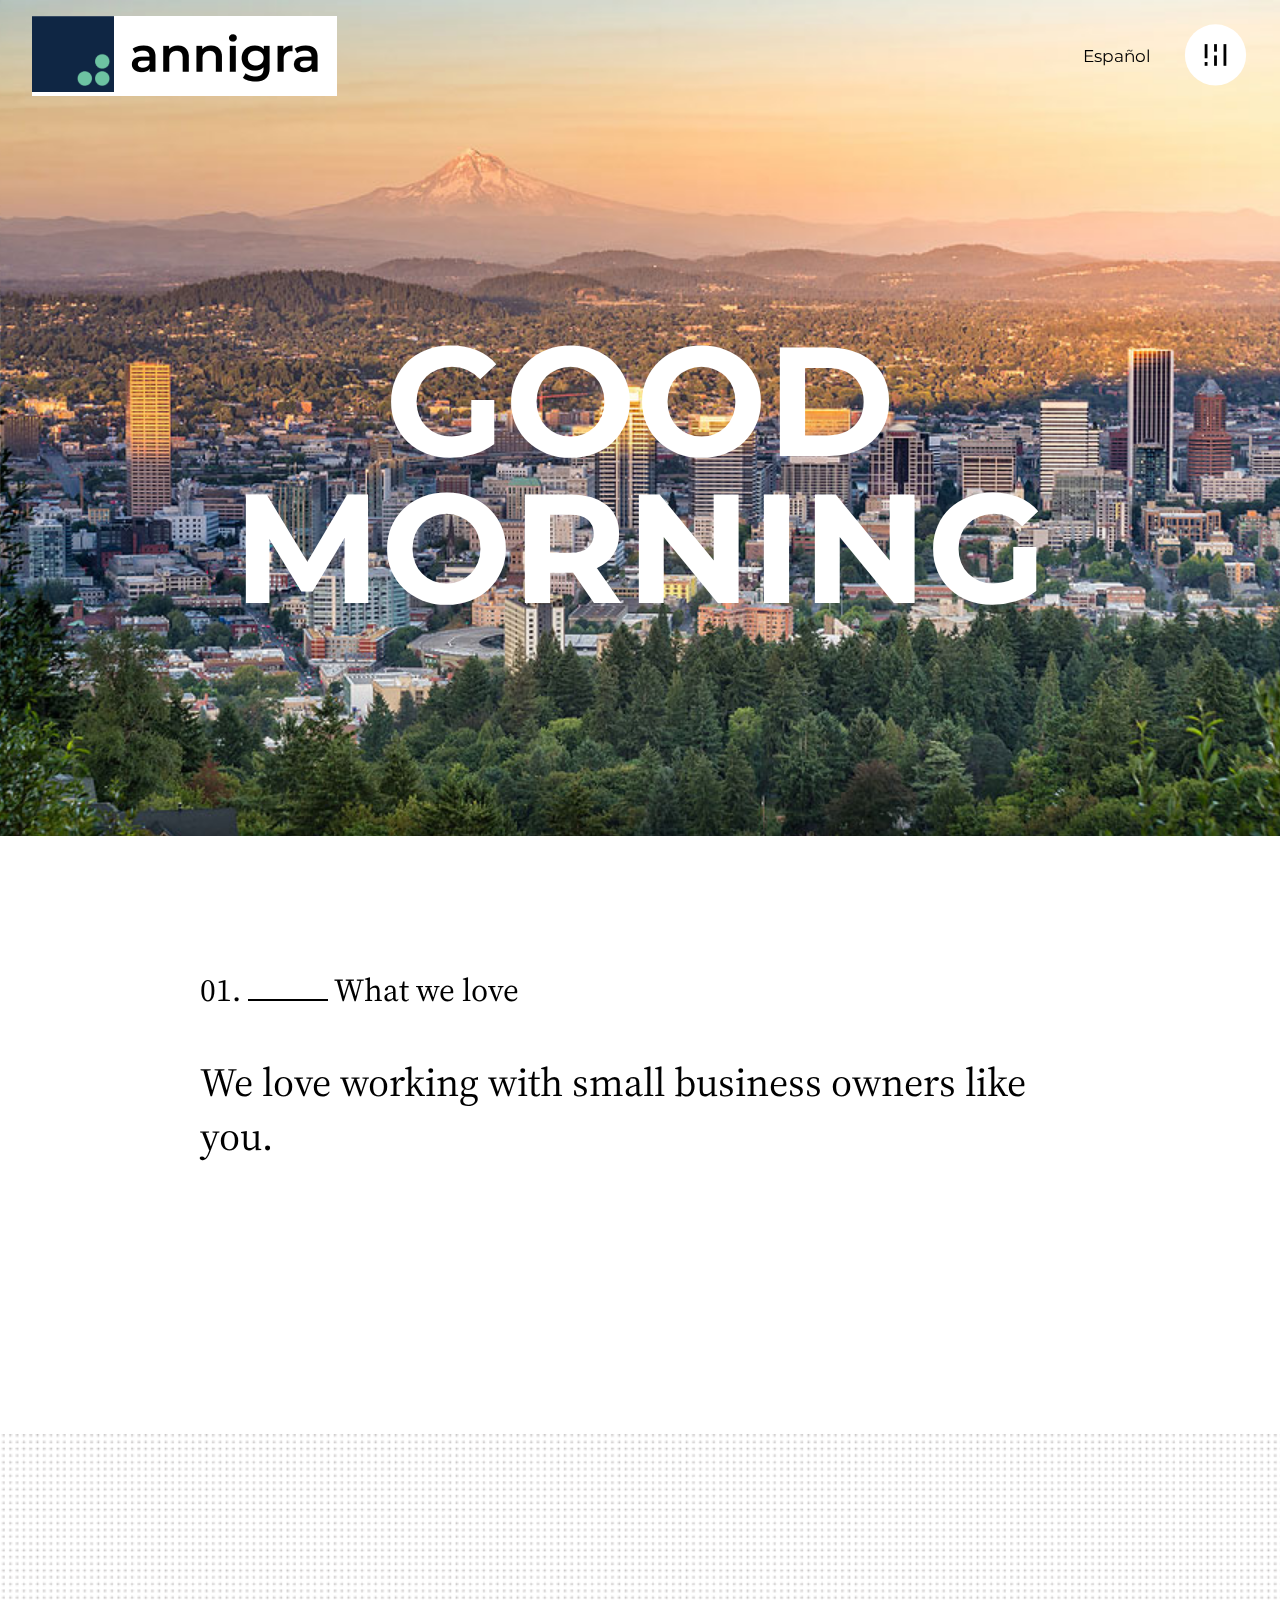
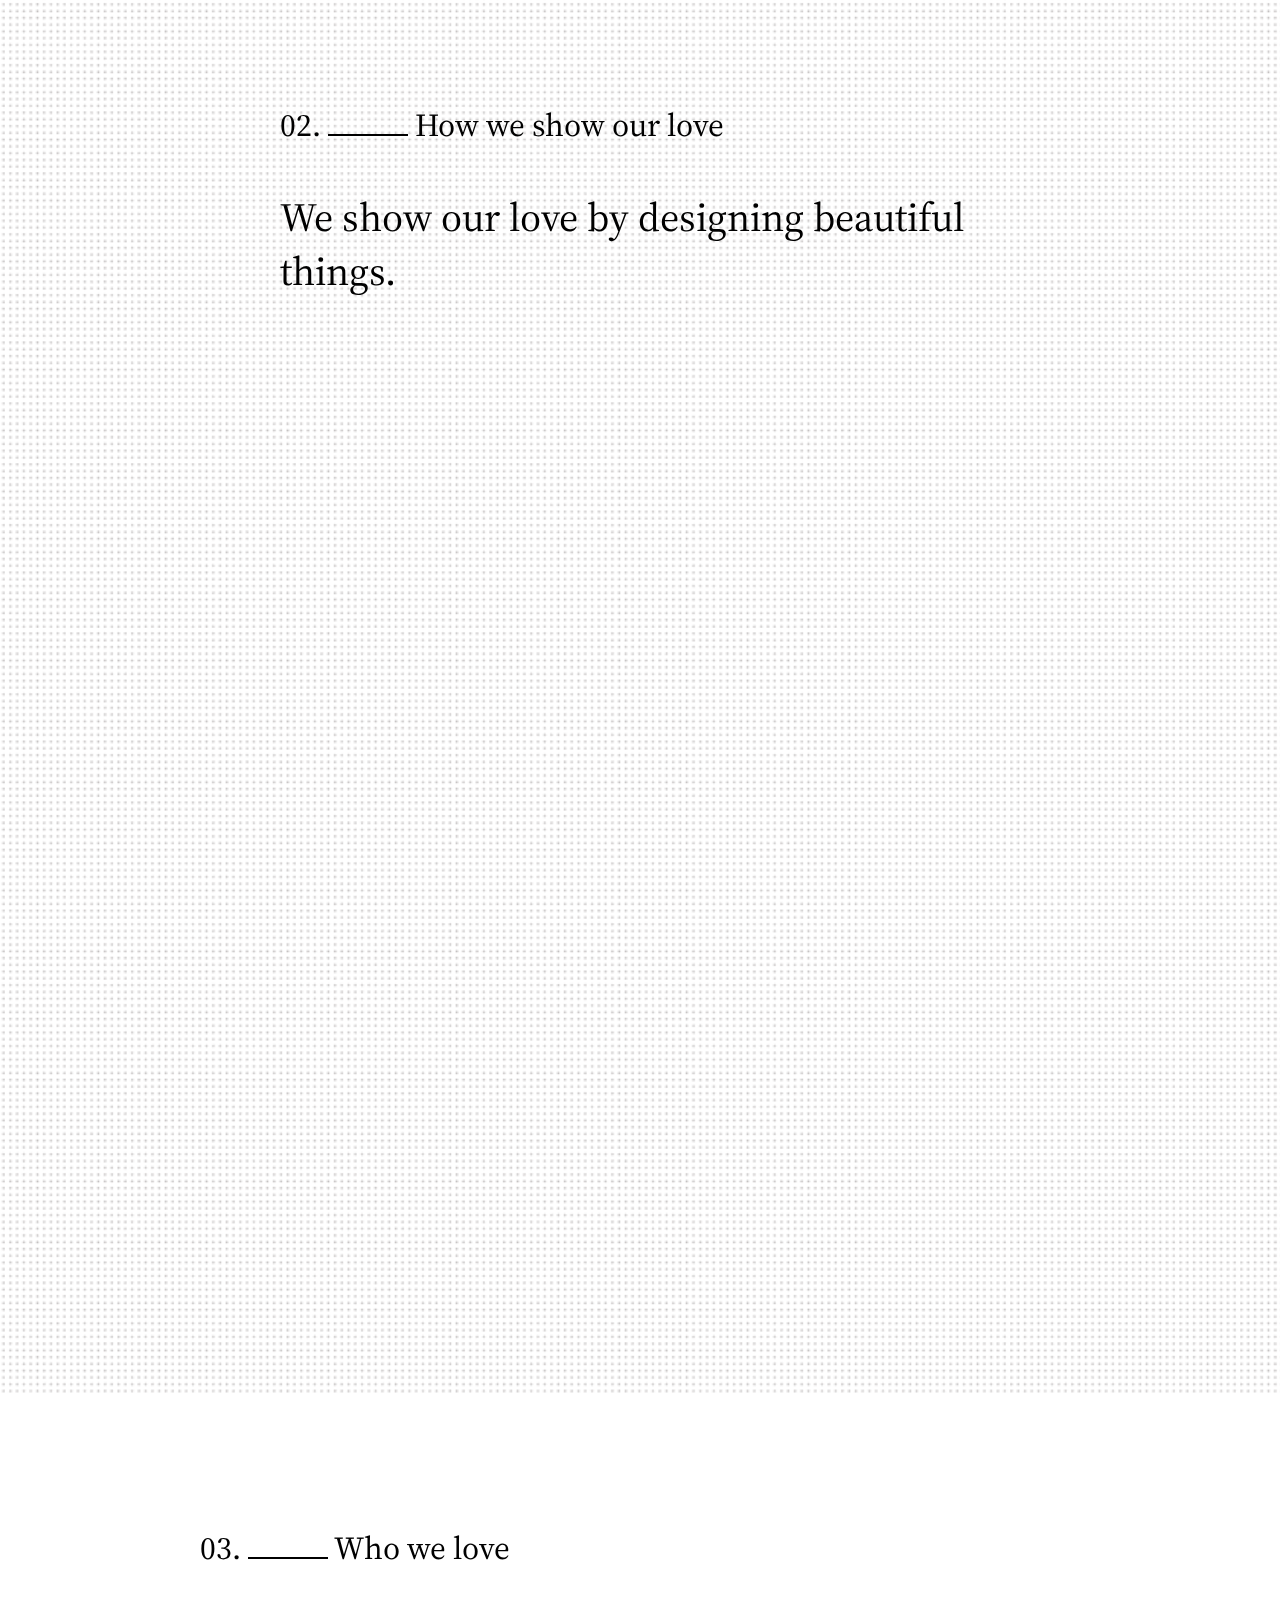
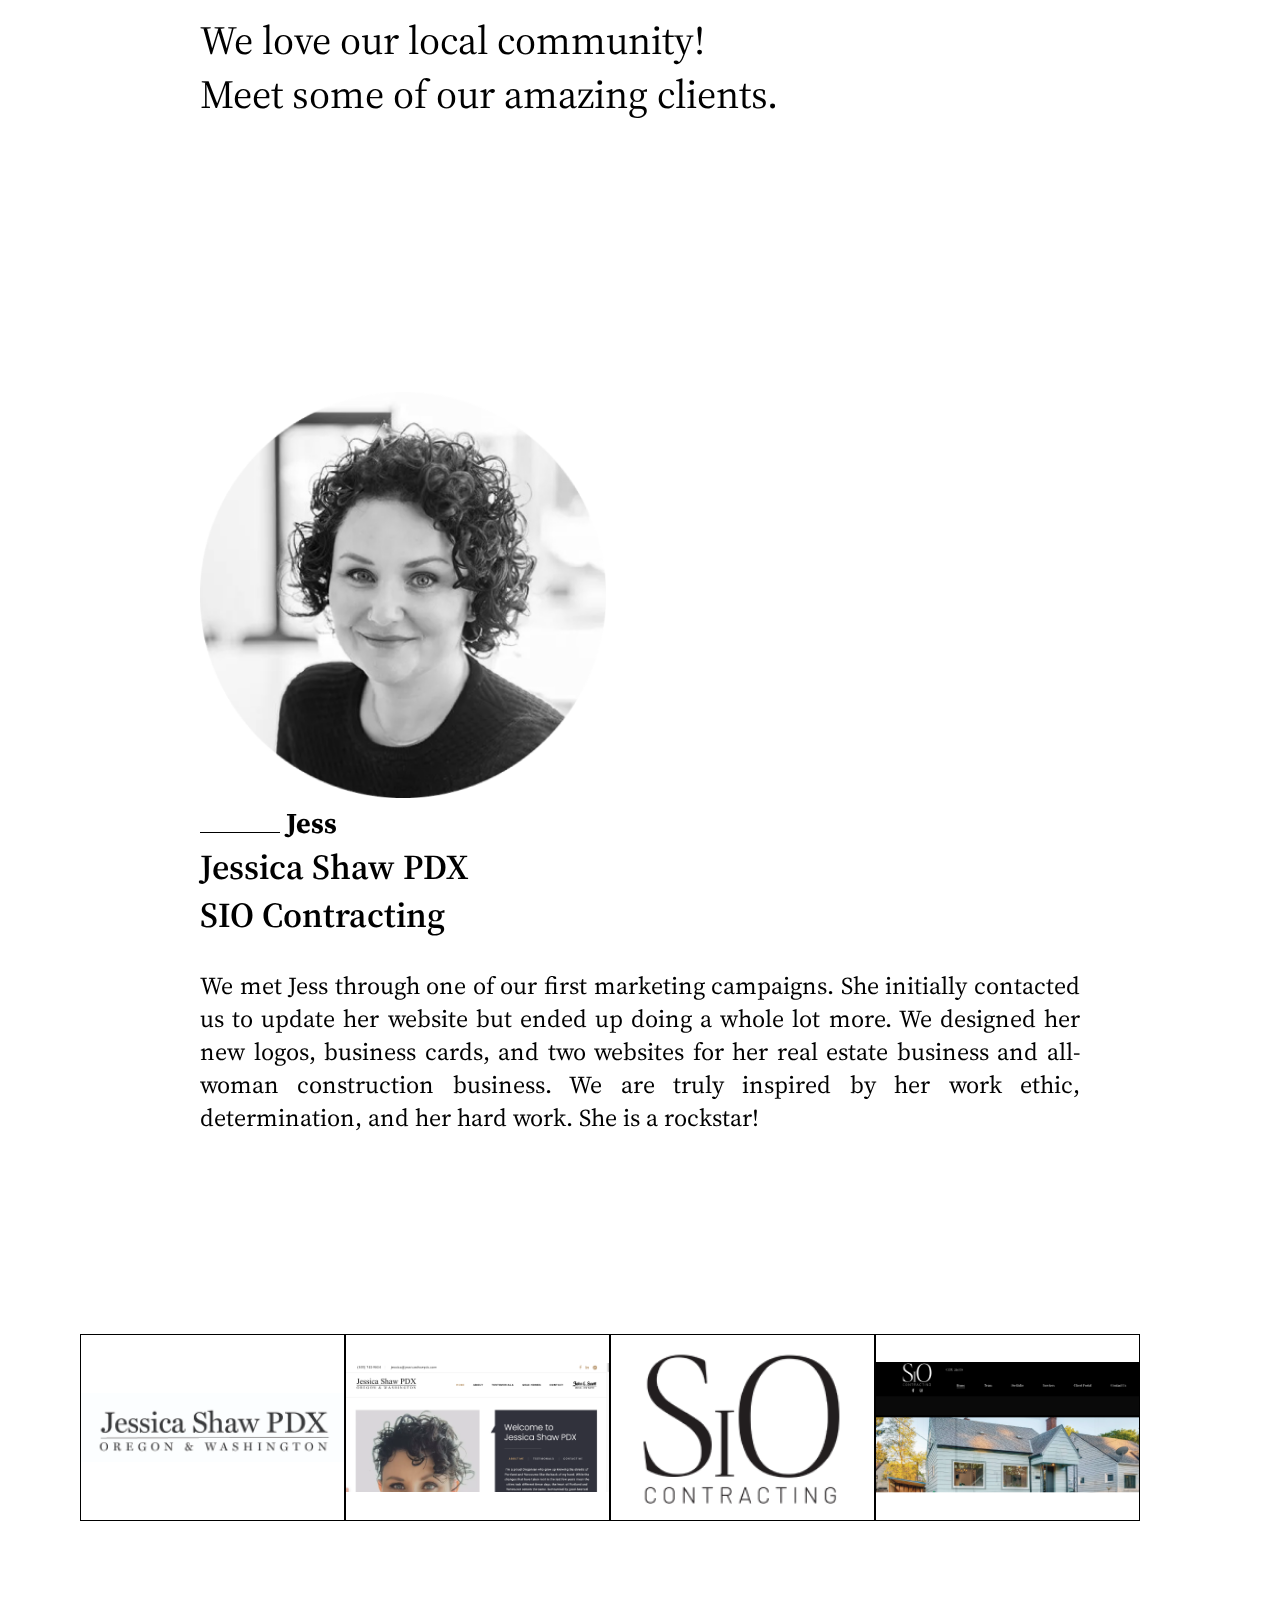
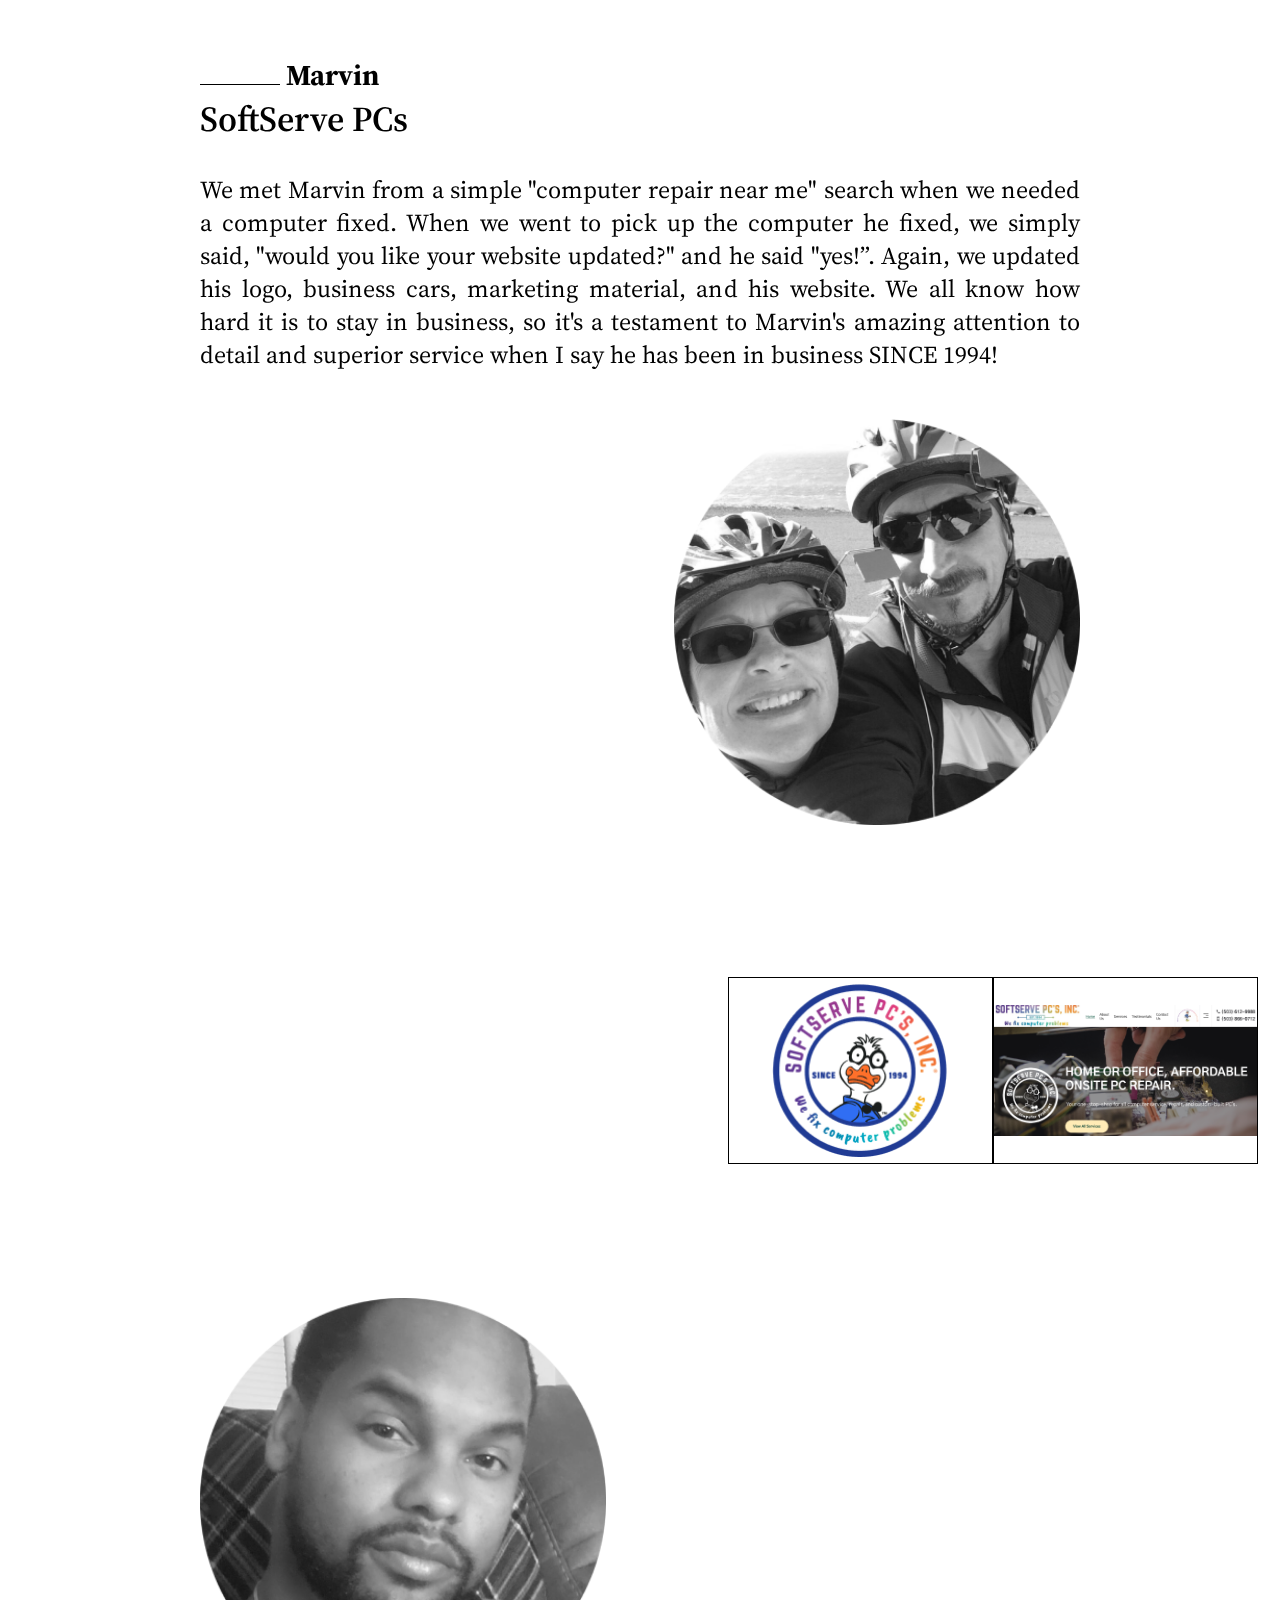
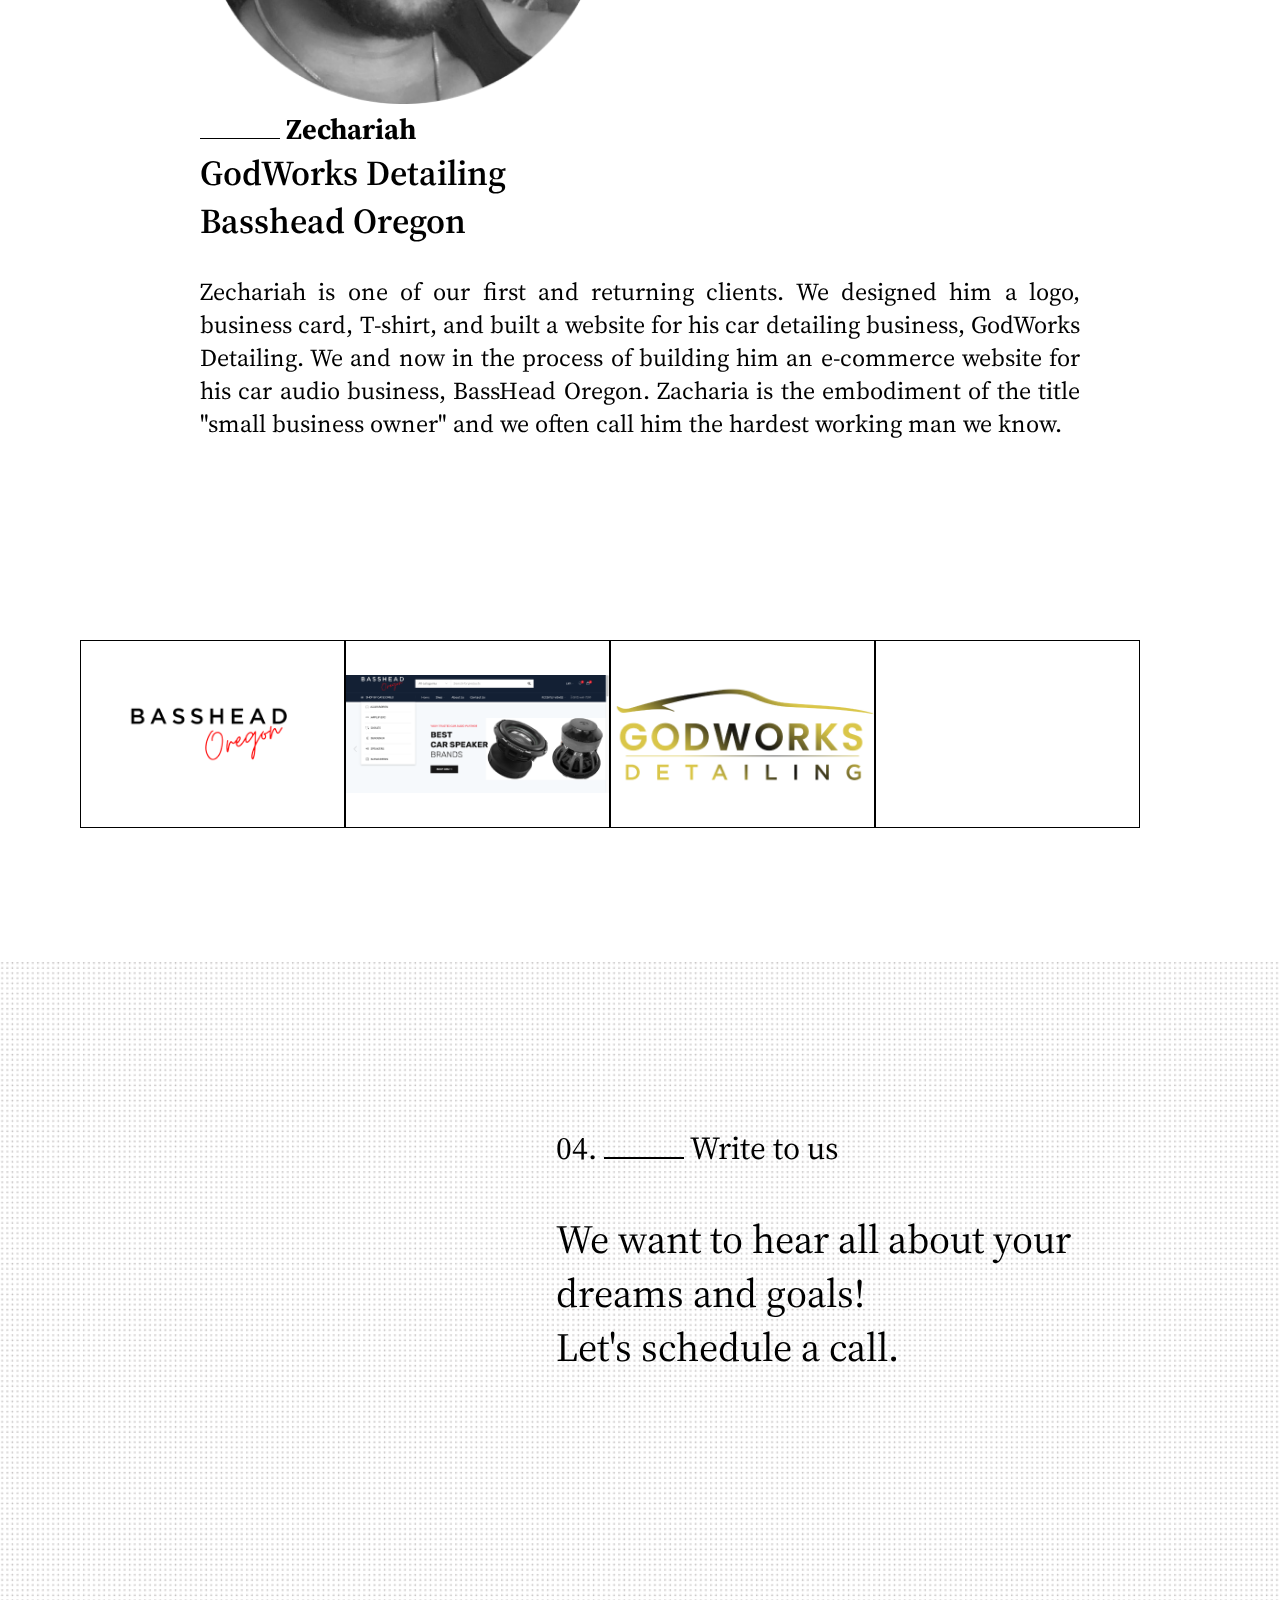
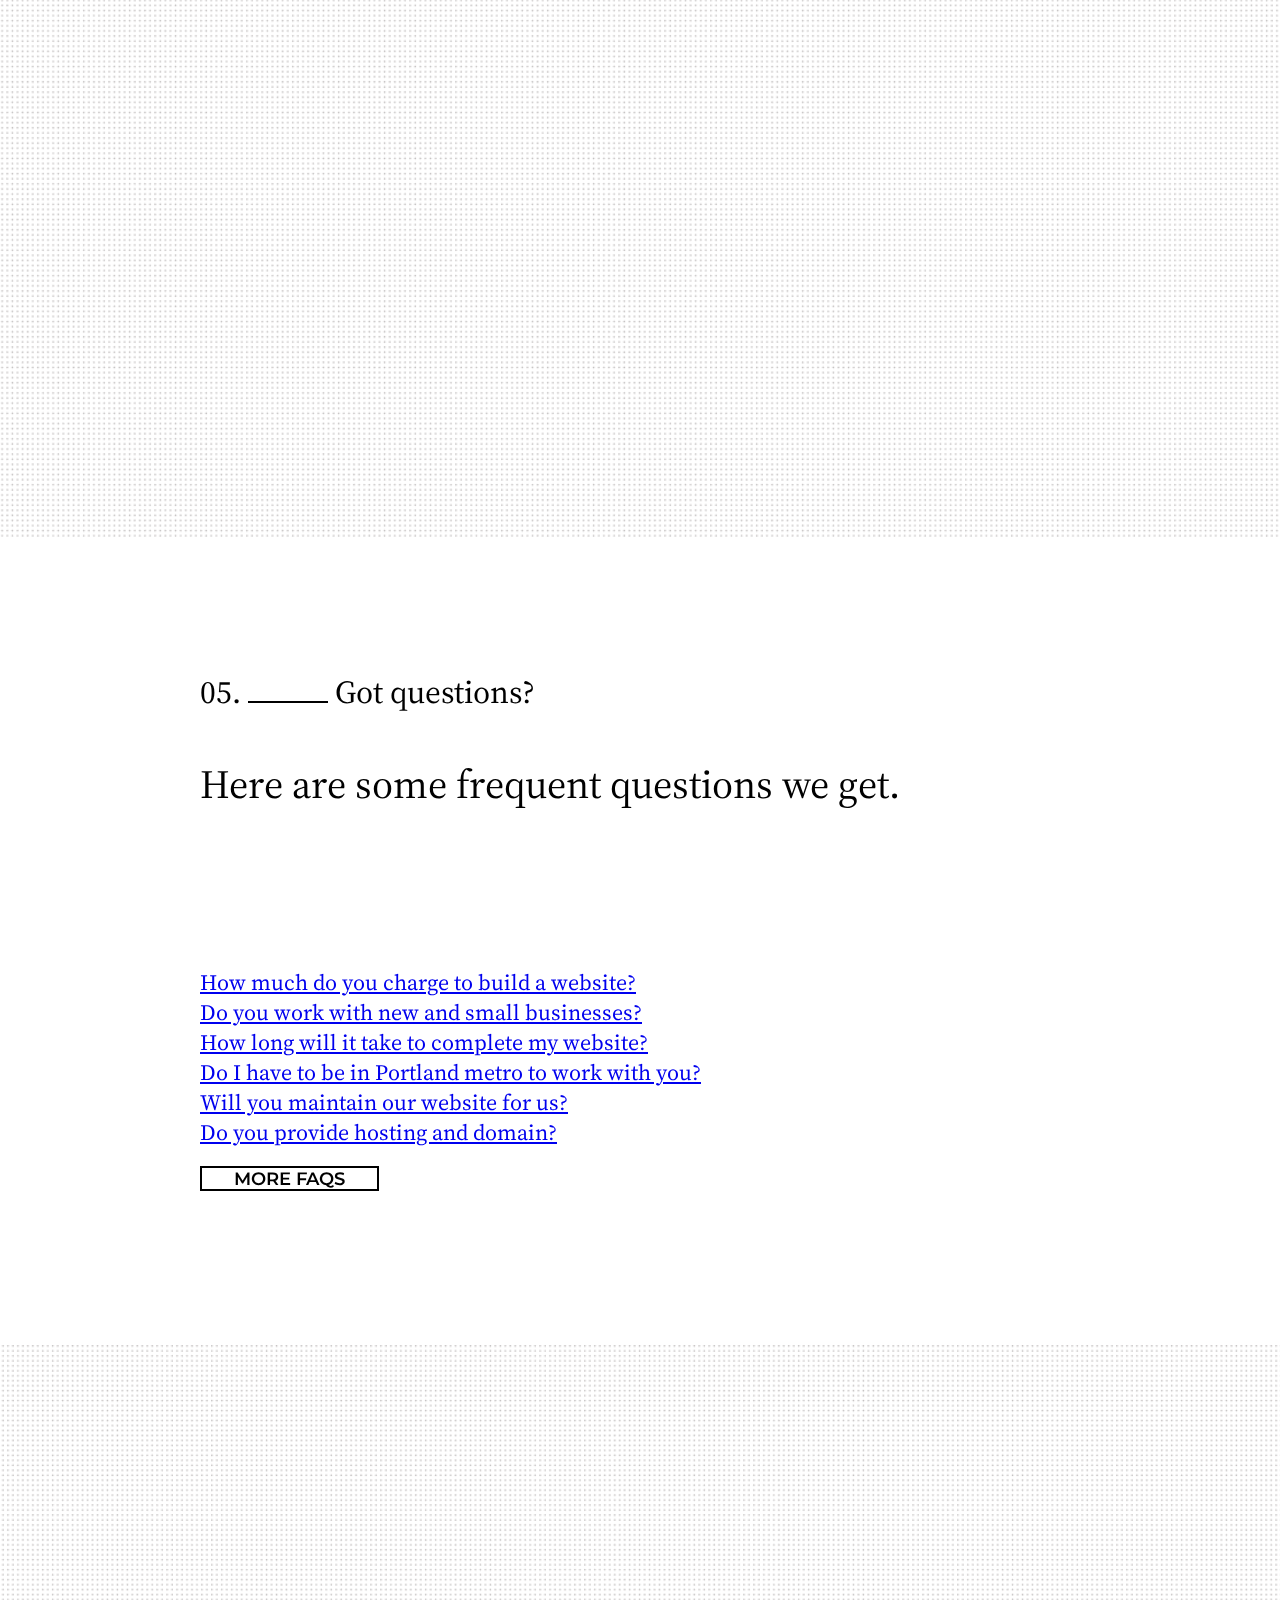
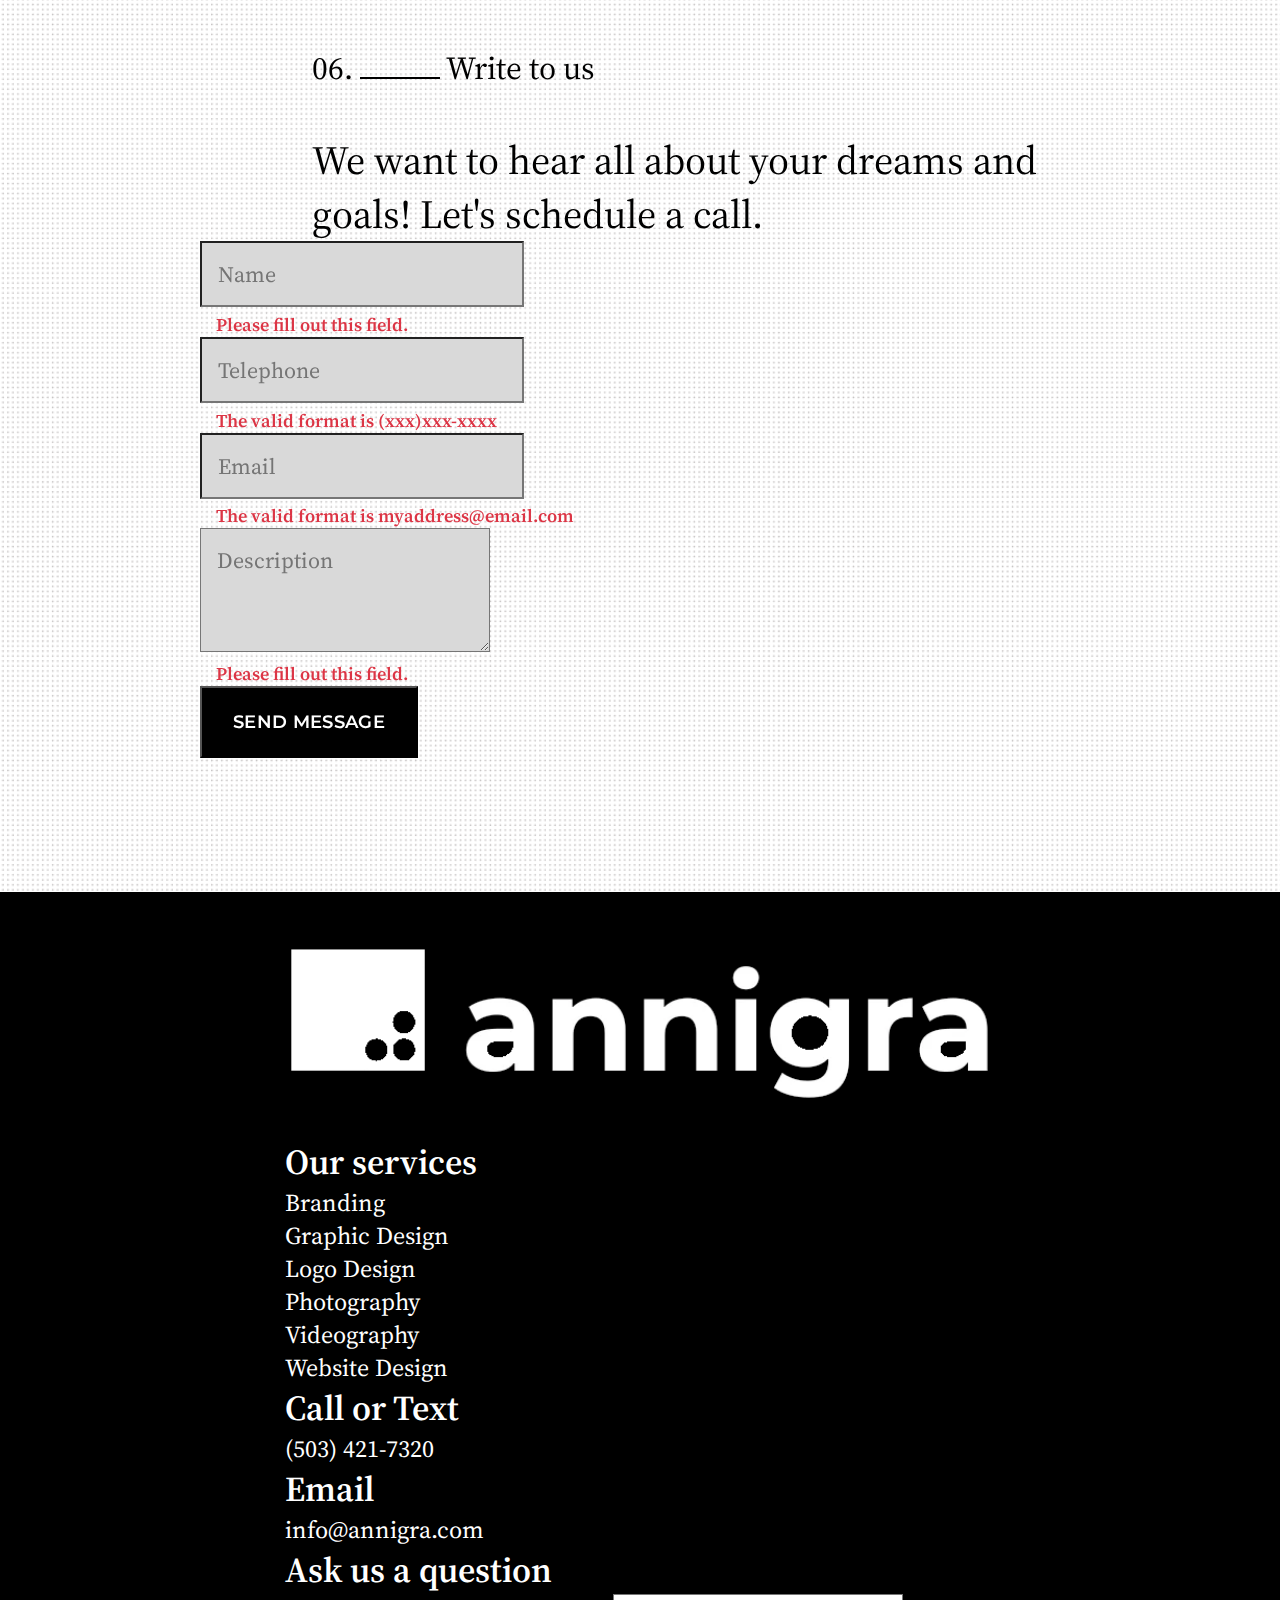
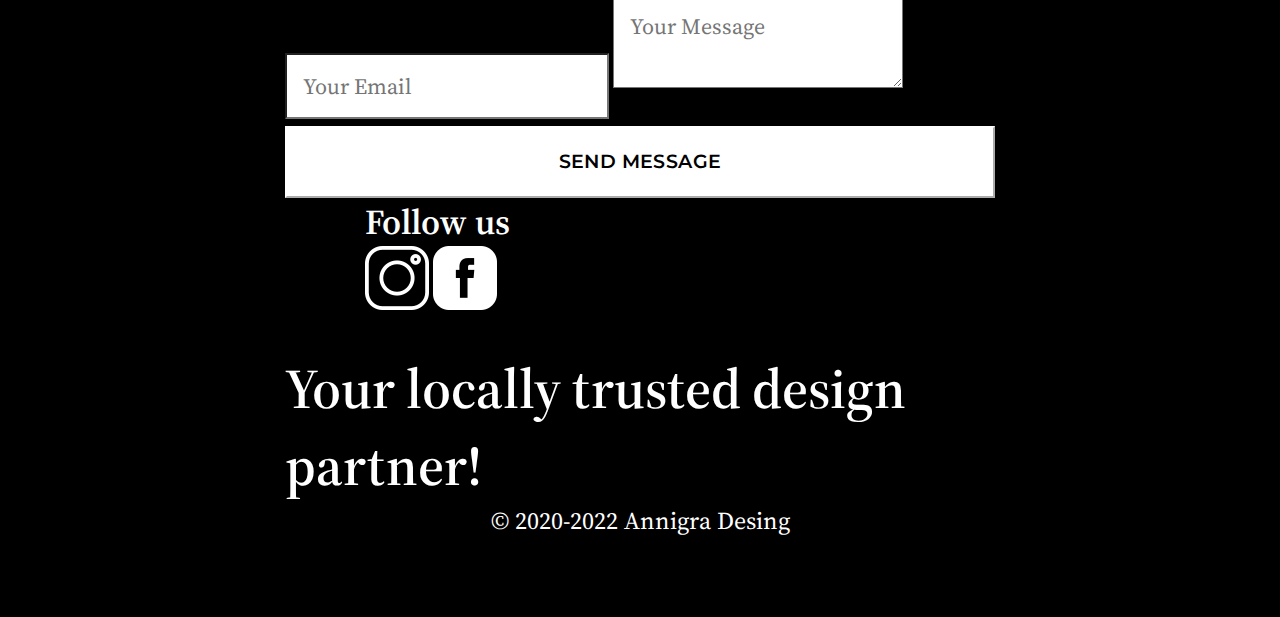
==== commit d4f56d1e: "UPDATE: parallax effect and new mobile menu" ====
--- a/index.html
+++ b/index.html
@@ -52,99 +52,45 @@
                 </svg>
             </span>
         </a>
-        <!-- header -->
-        <header class="__anni_page_header">
-            <!-- navbar TAB-->
-            <nav id="__anni_navbar_mobile">
-                <div class="__anni_brand_menu_mobile">
-                    <a href="#" class="__anni_brand_menu_mobile_container">
-                        <img src="/assets/img/logo-01.png" alt="Brand">
-                        <img class="main-logo" src="/assets/img/logo.png" alt="Brand">
+        <section class="hero" id="hero">
+            <div class="__anni_hero_bg"></div>
+            <nav id="__anni_navbar_">
+                <div class="__anni_navbar_left">
+                    <div class="__anni_brand_menu d-flex align-content-center">
+                        <a href="/">
+                            <img src="/assets/img/logo-01.png" alt="Brand">
+                            <img class="main-logo" src="/assets/img/logo.png" alt="Brand">
+                        </a>
+                    </div>
+                </div>
+                </div>
+                <div class="__anni_navbar_right">
+                    <div class="__anni_language_dropdown" id="__anni_language_dropdown">
+                        <span id="__anni_languaje_span">Español</span>
+                        <div class="__anni_language_dropdown-content" id="__anni_languaje_content">
+                            <p class="__anni_lenguage_dropdown_option" id="spanish">Español</p>
+                            <p class="__anni_lenguage_dropdown_option" id="english">English</p>
+                            <p class="__anni_lenguage_dropdown_option" id="chinese">中文</p>
+                        </div>
+                    </div>
+                    <a href="#" id="__anni_menu_opener" class=" _anni_menu_svg_path __anni_icon_has_hover">
+                        <span class="__anni_menu_opner_icon">
+                            <svg xmlns="https://www.w3.org/2000/svg" xmlns:xlink="https://www.w3.org/1999/xlink" x="0px"
+                                y="0px" width="65px" height="65px" viewBox="0 0 69 69"
+                                style="enable-background:new 0 0 69 69;" xml:space="preserve">
+                                <circle cx="34.5" cy="35" r="32.5"></circle>
+                                <rect x="23" y="23.5" class="st0" width="3" height="15"></rect>
+                                <rect x="23" y="42.5" class="st0" width="3" height="4"></rect>
+                                <rect x="33" y="23.5" class="st0" width="3" height="8"></rect>
+                                <rect x="33" y="35.5" class="st0" width="3" height="11"></rect>
+                                <rect x="43" y="23.5" class="st0" width="3" height="23"></rect>
+                            </svg>
+                        </span>
                     </a>
-                    <div class="__anni_right_mobile_menu">
-                        <div class="__anni_language_dropdown" id="__anni_language_dropdown">
-                            <span id="__anni_languaje_span_mobile">Español</span>
-                            <div class="__anni_language_dropdown-content" id="__anni_languaje_content">
-                                <p class="__anni_lenguage_dropdown_option" id="spanish">Español</p>
-                                <p class="__anni_lenguage_dropdown_option" id="english">English</p>
-                                <p class="__anni_lenguage_dropdown_option" id="chinese">中文</p>
-                            </div>
-                        </div>
-                        <a href="#" id="__anni_menu_opener_mobile" class=" _anni_menu_svg_path __anni_icon_has_hover">
-                            <span class="__anni_menu_opner_icon">
-                                <svg xmlns="https://www.w3.org/2000/svg" xmlns:xlink="https://www.w3.org/1999/xlink"
-                                    x="0px" y="0px" width="65px" height="65px" viewBox="0 0 69 69"
-                                    style="enable-background:new 0 0 69 69;" xml:space="preserve">
-                                    <circle cx="34.5" cy="35" r="32.5"></circle>
-                                    <rect x="23" y="23.5" class="st0" width="3" height="15"></rect>
-                                    <rect x="23" y="42.5" class="st0" width="3" height="4"></rect>
-                                    <rect x="33" y="23.5" class="st0" width="3" height="8"></rect>
-                                    <rect x="33" y="35.5" class="st0" width="3" height="11"></rect>
-                                    <rect x="43" y="23.5" class="st0" width="3" height="23"></rect>
-                                </svg>
-                            </span>
-                        </a>
-                    </div>
-
-                </div>
-                </div>
-
+
+                </div>
             </nav>
-            <!-- home section-->
-            <div class="__anni_home_content ">
-                <div class=" home" id="__home_section">
-                    <div id="__home_section_wrapper" class=" d-flex justify-content-center align-content-center">
-                        <div>
-                            <h1 id="greeting">
-                                Good evening
-                            </h1>
-                        </div>
-                    </div>
-                </div>
-            </div>
-            <!-- navbar laptop-->
-            <nav id="__anni_navbar">
-                <div class="__anni_menu_area">
-                    <div class="__anni_navbar_container">
-                        <div class="__anni_navbar_left">
-                            <div class="__anni_brand_menu d-flex align-content-center">
-                                <a href="#">
-                                    <img src="/assets/img/logo-01.png" alt="Brand">
-                                    <img class="main-logo" src="/assets/img/logo.png" alt="Brand">
-                                </a>
-                            </div>
-                        </div>
-                        <div class="__anni_navbar_right">
-                            <div class="__anni_navbar_right_inner">
-                                <div class="__anni_language_dropdown" id="__anni_language_dropdown">
-                                    <span id="__anni_languaje_span">Español</span>
-                                    <div class="__anni_language_dropdown-content" id="__anni_languaje_content">
-                                        <p class="__anni_lenguage_dropdown_option" id="spanish">Español</p>
-                                        <p class="__anni_lenguage_dropdown_option" id="english">English</p>
-                                        <p class="__anni_lenguage_dropdown_option" id="chinese">中文</p>
-                                    </div>
-                                </div>
-                                <a href="#" id="__anni_menu_opener" class=" _anni_menu_svg_path __anni_icon_has_hover">
-                                    <span class="__anni_menu_opner_icon">
-                                        <svg xmlns="https://www.w3.org/2000/svg"
-                                            xmlns:xlink="https://www.w3.org/1999/xlink" x="0px" y="0px" width="65px"
-                                            height="65px" viewBox="0 0 69 69" style="enable-background:new 0 0 69 69;"
-                                            xml:space="preserve">
-                                            <circle cx="34.5" cy="35" r="32.5"></circle>
-                                            <rect x="23" y="23.5" class="st0" width="3" height="15"></rect>
-                                            <rect x="23" y="42.5" class="st0" width="3" height="4"></rect>
-                                            <rect x="33" y="23.5" class="st0" width="3" height="8"></rect>
-                                            <rect x="33" y="35.5" class="st0" width="3" height="11"></rect>
-                                            <rect x="43" y="23.5" class="st0" width="3" height="23"></rect>
-                                        </svg>
-                                    </span>
-                                </a>
-                            </div>
-                        </div>
-                    </div>
-                </div>
-            </nav>
-            <section id="__anni_side_menu_area" data-aos="fade-left">
+            <section id="__anni_side_menu_area" data-aos="fade-left" class="aos-init aos-animate">
                 <div>
                     <div class="__anni_header_side_menu_area">
                         <a id="__anni_close_side_menu" href="#">
@@ -174,7 +120,7 @@
                     </div>
 
                     <div class="__anni_custom_menu_font">
-                        <a href="#">
+                        <a href="/">
                             <h2 class="__anni_custom_font_holder">Home</h2>
                         </a>
                     </div>
@@ -216,18 +162,28 @@
                         </a>
                     </div>
                     <div class="__anni_custom_menu_font">
-                        <a href="#">
+                        <a href="webdesign.html">
                             <h2 class="__anni_custom_font_holder">Website</h2>
                         </a>
                     </div>
 
                 </div>
             </section>
-            <!-- Navbar copy end-->
-            <!-- Navbar -->
-
-
-        </header>
+            <header id="__anni_hero">
+                <div class="__anni_home_content ">
+                    <div class=" home" id="__home_section">
+                        <div id="__home_section_wrapper" class=" d-flex justify-content-center align-content-center">
+                            <div>
+                                <h1 id="greeting">
+                                    Good evening
+                                </h1>
+                            </div>
+                        </div>
+                    </div>
+                </div>
+            </header>
+        </section>
+        <!-- header -->
 
 
 
@@ -290,7 +246,7 @@
                                 </svg>
                             </span>
                             <p>
-                                <a href="#" data-aos="fade-right" data-aos-offset="100" data-aos-easing="ease-in-sine">
+                                <a href="/webdesign.html" data-aos="fade-right" data-aos-offset="100" data-aos-easing="ease-in-sine">
                                     Website
                                 </a>
                             </p>
@@ -419,26 +375,26 @@
             data-aos-easing="ease-in-sine">Jessica</span>
         <div class=" __anni__wholove_portfolio_client row col-12 col-sm-12 col-xxl-12">
             <!-- <div class=" "> -->
-                <a href="https://jessicashawpdx.com" target="_blank" class="col-6 col-lg-3 col-xxl-3">
-                    <figure class=" __anni_welove_client_work">
-                        <img src="/assets/img/clients/Jessica Shaw PDX Logo.png" alt="">
-                    </figure>
-                </a>
-                <a href="https://jessicashawpdx.com" target="_blank" class="col-6 col-lg-3 col-xxl-3">
-                    <figure class="   __anni_welove_client_work">
-                        <img src="/assets/img/clients/jesica_showcase.png" alt="">
-                    </figure>
-                </a>
-                <a href="https://siocontracting.com" target="_blank" class="col-6 col-lg-3 col-xxl-3">
-                    <figure class="  __anni_welove_client_work __anni_welove_portfolio_other_img">
-                        <img src="/assets/img/clients/SiO Contracting Logo.png" alt="">
-                    </figure>
-                </a>
-                <a href="https://siocontracting.com" target="_blank" class="col-6 col-lg-3 col-xxl-3">
-                    <figure class="   __anni_welove_client_work">
-                        <img src="/assets/img/clients/jesica_showcase02.png" alt="">
-                    </figure>
-                </a>
+            <a href="https://jessicashawpdx.com" target="_blank" class="col-6 col-lg-3 col-xxl-3">
+                <figure class=" __anni_welove_client_work">
+                    <img src="/assets/img/clients/Jessica Shaw PDX Logo.png" alt="">
+                </figure>
+            </a>
+            <a href="https://jessicashawpdx.com" target="_blank" class="col-6 col-lg-3 col-xxl-3">
+                <figure class="   __anni_welove_client_work">
+                    <img src="/assets/img/clients/jesica_showcase.png" alt="">
+                </figure>
+            </a>
+            <a href="https://siocontracting.com" target="_blank" class="col-6 col-lg-3 col-xxl-3">
+                <figure class="  __anni_welove_client_work __anni_welove_portfolio_other_img">
+                    <img src="/assets/img/clients/SiO Contracting Logo.png" alt="">
+                </figure>
+            </a>
+            <a href="https://siocontracting.com" target="_blank" class="col-6 col-lg-3 col-xxl-3">
+                <figure class="   __anni_welove_client_work">
+                    <img src="/assets/img/clients/jesica_showcase02.png" alt="">
+                </figure>
+            </a>
             <!-- </div> -->
 
         </div>
@@ -473,8 +429,9 @@
 
 
         <div class="__anni__wholove_portfolio_client_right ">
-            <div> 
-                <a href="https://softservepcs.com" target="_blank" class="offset-lg-6  col-6 col-lg-3 col-md-6 col-xl-3">
+            <div>
+                <a href="https://softservepcs.com" target="_blank"
+                    class="offset-lg-6  col-6 col-lg-3 col-md-6 col-xl-3">
                     <figure class="  __anni_welove_client_work __anni_welove_portfolio_square_img">
                         <img src="/assets/img/clients/SoftServe PCs inc.png" alt="">
                     </figure>
@@ -484,7 +441,7 @@
                         <img src="/assets/img/clients/Screenshot 2022-07-16 at 15.23 1 (1).png" alt="">
                     </figure>
                 </a>
-         </div> 
+            </div>
         </div>
         <section class="__wholove">
 
@@ -524,36 +481,37 @@
         </span>
         <div class=" __anni__wholove_portfolio_client  row col-12 col-sm-12 __wholove_bottom_margin">
             <!-- <div> -->
-                <a href="" target="_blank" class="col-6 col-lg-3">
-
-                    <figure class="  __anni_welove_client_work">
-                        <img src="/assets/img/clients/BassHead Oregon Logo.png" alt="">
-                    </figure>
-                </a>
-                <a href="https://bassheadoregon.com" target="_blank" class="col-6 col-lg-3">
-                    <figure class="  __anni_welove_client_work">
-                        <img src="/assets/img/clients/Screenshot 2022-07-16 at 15.29 1.png" alt="">
-                    </figure>
-
-                </a>
-                <a href="https://bassheadoregon.com" target="_blank" class="col-6 col-lg-3">
-                    <figure class="  __anni_welove_client_work ">
-                        <img src="/assets/img/clients/Godworks Detailing Logo.png" alt="">
-                    </figure>
-
-                </a>
-                <a href="#" target="_blank" rel="noopener noreferrer" class="col-6 col-lg-3">
-                    <figure class="  __anni_welove_client_work  __anni_welove_portfolio_square_img">
-                        <img src="https://via.placeholder.com/250x200/ffffff/808080%20?text=_" alt="">
-                    </figure>
-                </a>
+            <a href="" target="_blank" class="col-6 col-lg-3">
+
+                <figure class="  __anni_welove_client_work">
+                    <img src="/assets/img/clients/BassHead Oregon Logo.png" alt="">
+                </figure>
+            </a>
+            <a href="https://bassheadoregon.com" target="_blank" class="col-6 col-lg-3">
+                <figure class="  __anni_welove_client_work">
+                    <img src="/assets/img/clients/Screenshot 2022-07-16 at 15.29 1.png" alt="">
+                </figure>
+
+            </a>
+            <a href="https://bassheadoregon.com" target="_blank" class="col-6 col-lg-3">
+                <figure class="  __anni_welove_client_work ">
+                    <img src="/assets/img/clients/Godworks Detailing Logo.png" alt="">
+                </figure>
+
+            </a>
+            <a href="#" target="_blank" rel="noopener noreferrer" class="col-6 col-lg-3">
+                <figure class="  __anni_welove_client_work  __anni_welove_portfolio_square_img">
+                    <img src="https://via.placeholder.com/250x200/ffffff/808080%20?text=_" alt="">
+                </figure>
+            </a>
             <!-- </div> -->
 
         </div>
 
         <!-- 04 appointment -->
         <section class="__appointment row">
-            <div class=" col-lg-4  col-xl-12  col-xxl-6 col-md-12 col-12 __appoinment_text md-order-1 ___section_number_container">
+            <div
+                class=" col-lg-4  col-xl-12  col-xxl-6 col-md-12 col-12 __appoinment_text md-order-1 ___section_number_container">
                 <span class="___section_number_frame __welove_number" style="" data-aos="fade-right"
                     data-aos-offset="200" data-aos-easing="ease-in-sine">04.
                 </span>
@@ -835,8 +793,7 @@
                         </div>
                     </div>
                     <div class="justify-content-end align-items-end d-flex pe-0">
-                        <a href="#"
-                            class="btn btn-outline-dark __anni_btn_outline _anni_more_fag   box-e_invert">
+                        <a href="#" class="btn btn-outline-dark __anni_btn_outline _anni_more_fag   box-e_invert">
                             <span class="custom-underline_invert">
                                 more faqs
                             </span>
@@ -942,7 +899,7 @@
                         <li><a href="#" target="_blank" rel="noopener noreferrer">
                                 Videography
                             </a></li>
-                        <li><a href="#" target="_blank" rel="noopener noreferrer">
+                        <li><a href="/webdesign.html" target="_blank" rel="noopener noreferrer">
                                 Website Design
                             </a></li>
 
@@ -965,7 +922,7 @@
                             name="footer-form-email">
                         <textarea name="footer-form-msg" id="" placeholder="Your Message"
                             class="form-control __footer_form_input"></textarea>
-                            
+
                         <button type="submit" class="btn btn-light __contact_form_footer box_e" id="contact_submit">
                             <span class="__contact_form_footer_content custom_underline_footer">
                                 Send Message
@@ -978,7 +935,8 @@
                     <h3 class=" ">Follow us</h3>
                     <div class="d-flex">
                         <a href="https://www.instagram.com/annigra_design/" target="_blank"
-                            rel="noopener noreferrer"><img src="/assets/img/instagram.png" alt="" srcset="" class="me-5"></a>
+                            rel="noopener noreferrer"><img src="/assets/img/instagram.png" alt="" srcset=""
+                                class="me-5"></a>
                         <a href="https://www.facebook.com/annigradesign" target="_blank" rel="noopener noreferrer"><img
                                 src="/assets/img/facebook.png" alt="" srcset=""></a>
                     </div>
--- a/assets/css/global.css
+++ b/assets/css/global.css
@@ -120,11 +120,20 @@
     fill: #fff;
 }
 
-@media screen and (max-width: 810px) {
-    #__anni_navbar {
-        display: none;
-    }
-
+/********************************HERO */
+.hero {
+    padding: 0;
+}
+
+#__anni_navbar_ {
+    display: flex;
+    align-items: center;
+    justify-content: space-between;
+    align-content: center;
+    flex-wrap: nowrap;
+    width: 100%;
+    flex-direction: row;
+    padding: 1rem 2rem;
 }
 
 
@@ -148,7 +157,7 @@
     margin-right: 0;
 }
 
-.__anni_right_mobile_menu {}
+
 
 
 .__anni_brand_menu_mobile img {
@@ -167,15 +176,15 @@
     width: 1.8rem;
 }
 
-@media screen and (max-width: 810px) {
+@media screen and (max-width: 844px) {
     #__anni_navbar_mobile {
-        display: block;
-
-    }
-
-}
-
-@media screen and (min-width: 811px) {
+        display: none;
+
+    }
+
+}
+
+@media screen and (min-width: 844px) {
     #__anni_navbar_mobile {
         display: none;
     }
@@ -336,11 +345,24 @@
 
 @media only screen and (max-width:1988px) {
 
+    .__ourprocess .__welove_content,
+    .__prices .__welove_content,
+    .__postlaunch .__welove_content {
+        padding-right: 3rem;
+
+    }
+
+    .__portfolio .__portfolio_content,
+    .__pages-FAQ .__welove_content,
+    .__contact .__welove_content {
+        padding-left: 3rem;
+    }
+
     .___pages_section_number,
     .___pages_section_number_frame,
     .___section_number {
         font-size: 18.3rem;
-        line-height: 13.65rem;
+        line-height: 12.65rem;
     }
 
     .__FAQ .___section_number {
@@ -372,12 +394,40 @@
     }
 }
 
+@media screen and (max-width: 1480px) {
+
+    .__portfolio_content,
+    .__pages-FAQ .__welove_content {
+        padding-left: 2rem;
+    }
+}
+
 @media only screen and (max-width: 1368px) {
 
     .___pages_section_number_frame,
-    .___pages_section_number {
+    .___pages_section_number,
+    .__pages-FAQ .___pages_section_number {
         font-size: 12rem;
-    }
+        line-height: 9rem;
+    }
+
+    .___section_number,
+    .___section_number_frame {
+        line-height: 8rem;
+        font-size: 12rem;
+    }
+
+}
+
+@media only screen and (min-width: 800px) and (max-width: 1200px) {
+
+
+    .___section_number,
+    .___section_number_frame {
+        line-height: 8rem;
+        font-size: 12rem;
+    }
+
 }
 
 @media only screen and (max-width: 1024px) {
@@ -407,6 +457,20 @@
     .___pages_section_number {
         display: none;
     }
+
+    .__ourprocess .__welove_content,
+    .__prices .__welove_content,
+    .__postlaunch .__welove_content {
+        padding-right: 0.75rem;
+
+    }
+
+    .__portfolio .__portfolio_content,
+    .__pages-FAQ .__welove_content,
+    .__contact .__welove_content {
+        padding-left: 0.75rem;
+    }
+
 }
 
 .___section_p {
@@ -425,7 +489,6 @@
 
     .__wholove .___section_p {
         font-size: 3.15rem;
-
     }
 
 }
@@ -471,6 +534,7 @@
         font-size: 1.3rem;
         font-weight: 600;
     }
+
 }
 
 
@@ -528,7 +592,7 @@
     margin-right: 1.5rem;
     /* Location of the box */
     right: 2%;
-    padding: 20px 20px 20px 0;
+    
     position: fixed;
     width: 42rem;
     min-height: 45vh;
@@ -603,73 +667,12 @@
     margin-bottom: 0;
 }
 
-@media screen and (max-width: 811px) {
-    #__anni_side_menu_area>div:first-child {
-        width: 95vw;
-    }
-
-    #__anni_icon_close {
-        margin-right: .2rem;
-    }
-
-}
-
-@media screen and (max-width: 700px) {
-    .__anni_custom_font_holder {
-
-        font-size: 3.25rem;
-    }
-}
-
-@media screen and (max-width: 512px) {
-    #__anni_side_menu_area>div:first-child {
-        width: 88vw;
-    }
-
-    .__anni_custom_font_holder {
-        font-size: 2.4rem;
-    }
-
-    #__anni_side_menu_area>div:first-child {
-        padding: 1.5rem 1.2rem;
-    }
-
-    .__anni_brand_menu img {
-        width: 7rem;
-    }
-}
-
-@media screen and (max-width: 361px) {
-    #__anni_side_menu_area>div:first-child {
-        width: 85vw;
-
-    }
-
-    .__anni_custom_font_holder {
-        font-weight: 500;
-        font-size: 2.1rem;
-    }
-
-    .__anni_brand_menu img {
-        width: 7rem;
-    }
-
-    .__anni_close_side_menu {
-        width: 4rem;
-    }
-}
-
-@media screen and (max-height: 870px) {
-    #__anni_side_menu_area>div:first-child {
-        height: 92vh;
-        min-height: 0;
-    }
-}
 
 /*********************navbar*************************/
 
 .main-logo {
-    margin-left: 0.8rem;
+    margin-left: 0.5625rem;
+    padding-bottom: 0.5625rem;
 }
 
 .__anni_brand_menu a {
@@ -682,45 +685,223 @@
 
 .__anni_brand_menu {
     background: #fff;
-
+}
+
+#__anni_hero {
+
+    padding-left: 17.8rem;
+    padding-right: 17.8rem;
+    background-size: cover;
+    min-height: 60rem;
+    display: flex;
+    justify-content: center;
+    align-items: center;
+    overflow: hidden;
+}
+
+.__anni_navbar_left {
+    display: flex;
+    justify-content: center;
+    align-items: center;
+    flex-wrap: nowrap;
+    flex-direction: row;
+
+
+}
+
+.__anni_navbar_right {
+    display: flex;
+    justify-content: center;
+    align-items: center;
+    flex-wrap: nowrap;
+    flex-direction: row;
+    column-gap: 2rem;
+}
+
+.header-title h1 {
+    font-size: 5.125rem;
+    font-family: "Source Serif Pro", serif;
+    /* margin: auto; */
+
+}
+
+.header-title h2 {
+    font-family: 'Montserrat';
+    font-size: 1.8625rem;
+    margin-bottom: 1rem;
+    font-weight: 500;
+}
+
+.header-title {
+    background: #fff;
+    width: 92.3125rem;
+    height: 17.625rem;
+    display: flex;
+    justify-items: center;
+    align-items: center;
+    flex-direction: column;
+    flex-wrap: nowrap;
+    justify-content: center;
+    align-content: center;
+    padding: 2rem 5rem;
+}
+
+#hero {
+    background: url(/assets/img/Frame1.png) no-repeat center center;
+    background-size: cover;
+}
+
+.__anni_hero_bg {
+    position: absolute;
+    top: 0;
+    left: 0;
+    width: 100%;
+    min-height: 60rem;
+    z-index: -99999;
+}
+
+@media screen and (max-width: 1944px) {
+    #__anni_hero {
+        padding-left: 0rem;
+        padding-right: 0rem;
+        min-height: 45.25rem;
+    }
+
+}
+
+@media screen and (max-width: 1366px) {
+    .header-title {
+        width: 55.3125rem;
+    }
+}
+
+@media screen and (max-width: 1200px) {
+    .main-logo {
+        padding: 0;
+
+    }
+    
+    #__anni_side_menu_area>div:first-child {
+        width: 37rem;
+        min-height: 29vh;
+    }
+    .header-title h2 {
+        font-size: 1.2rem;
+    }
+}
+
+@media screen and (max-height: 900px) {
+    .__anni_custom_font_holder {
+        font-size: 1.85125rem;
+    }
+}
+
+@media screen and (max-width: 844px) {
+    #__anni_hero {
+        min-height: 30rem;
+    }
+
+    .__anni_brand_menu img:first-child {
+        width: 1.8rem;
+    }
+    #__anni_side_menu_area>div:first-child {
+        padding: 1.7rem 2rem;
+    }
+    .__anni_header_side_menu_area{
+        margin-bottom: .5rem;
+    }
+    .main-logo {
+        padding: 0;
+        width: 5rem;
+        margin: 0 0 .15rem 0.5rem !important;
+
+    }
+
+    .__anni_language_dropdown {
+        font-size: 0.8rem !important;
+    }
+
+    .__anni_navbar_right {
+        column-gap: 2.3rem;
+    }
+
+    #__anni_navbar_ {
+        padding: .5rem .5rem .5rem 1rem !important;
+        background: #fff;
+    }
+
+    .__anni_brand_menu a {
+        display: flex;
+        align-content: center;
+        align-items: center;
+
+    }
+
+    .header-title {
+        width: 39.3125rem;
+    }
+
+    .header-title {
+        padding: 2rem 2rem;
+    }
+}
+@media screen and (max-width: 844px) {
+    #__anni_navbar {
+        display: block;
+    }
+
+    #__anni_side_menu_area {
+        position: static;
+        min-height: 30vh;
+    }
+    #__anni_side_menu_area>div:first-child {
+        position: static;
+        background: url(/assets/img/menu_bg.jpg);
+        margin-top: 0rem;
+        margin-right: 0rem;
+        width: 100%;
+        height: 100%;
+        min-height: max-content;
+        background-size: cover;
+    }
+    .__anni_header_side_menu_area .__anni_brand_menu {
+        display: none;
+    }
+    .__anni_custom_font_holder {
+        font-size: 1.85125rem;
+    }
+}
+
+
+@media screen and (max-width: 480px) {
+    .header-title {
+        width: 19.3125rem;
+        height: 17.625rem;
+    }
+
+    .header-title h2 {
+        font-size: .56rem;
+    }
+
+    .header-title h1     {
+        font-size: 1.76rem;
+    }
 }
 
 .__anni_navbar_container {
-
     position: relative;
     width: 100%;
     height: 100%;
     padding: 0 20px;
     box-sizing: border-box;
-
     display: flex;
     justify-content: space-between;
     padding: 1rem 2rem;
 }
 
-.__anni_navbar_left {
-
-    position: relative;
-    height: 100%;
-    float: left;
-    z-index: 2;
-
-}
-
-.__anni_navbar_right {
-
-    position: relative;
-    height: 100%;
-    float: right;
-    text-align: right;
-    z-index: 2;
-}
-
-.__anni_navbar_right_inner {
-    align-items: center;
-    /*display: flex;*/
-    height: 100%;
-}
+
+
+
 
 #__anni_close_side_menu {
     text-decoration: none;
@@ -1079,7 +1260,7 @@
     display: inline-block;
     font-family: 'Montserrat';
     color: #000;
-    margin-right: 2rem;
+
     font-size: 1.0625rem;
     font-weight: 400;
     text-transform: capitalize;
@@ -1699,6 +1880,7 @@
     padding-left: 5rem;
     padding-right: 5rem;
 }
+
 .__anni__wholove_portfolio_client_right {
     display: flex;
     justify-content: flex-end;
@@ -1771,17 +1953,19 @@
 .__anni_welove_client_work img {
     width: 100%;
 }
+
 @media screen and (max-width: 1988px) {
     .__anni_welove_client_work {
         width: 23.5625rem;
         height: 16.7rem;
     }
 
-.__anni_welove_client_work {
-    width: 23.5625rem;
-    height: 16.7rem;
-}
-}
+    .__anni_welove_client_work {
+        width: 23.5625rem;
+        height: 16.7rem;
+    }
+}
+
 @media screen and (max-width: 1708px) {
 
 
@@ -1792,6 +1976,7 @@
 
 
 }
+
 @media screen and (max-width: 1520px) {
     .__anni_welove_client_work {
         width: 16.5625rem;
@@ -1799,24 +1984,29 @@
         margin-top: 0rem;
     }
 }
+
 @media only screen and (min-width: 800px) and (max-width: 1200px) {
 
     .__anni_welove_client_work {
         margin-top: 0rem;
         margin-bottom: 0;
     }
+
     .__anni_welove_client_work {
         width: 14.5625rem;
         height: 11.7rem;
     }
 
 }
+
 @media screen and (max-width: 992px) {
+
     .__anni__wholove_portfolio_client div,
-    .__anni_portfolio_list .__anni__wholove_portfolio_client  {
+    .__anni_portfolio_list .__anni__wholove_portfolio_client {
         flex-wrap: wrap;
         row-gap: 2rem;
     }
+
     .__anni_welove_client_work {
         margin-top: 0rem;
         margin-bottom: 0;
@@ -1832,13 +2022,11 @@
         width: 18.5625rem;
         height: 13.7rem;
     }
-    .__anni_welove_client_work img {
-        height: auto;
-        width: auto;
-    }
+
+
     .__anni_welove_client_work img {
         width: 100%;
-        height: auto;
+        height: 100%;
     }
 }
 
@@ -1847,18 +2035,21 @@
         width: 15.5625rem;
         height: 8.7rem;
     }
+
     .__anni_welove_client_work {
         width: 18.5625rem;
         height: 10.7rem;
         margin-bottom: 1rem;
 
     }
+
     .__anni__wholove_portfolio_client,
     .__anni__wholove_portfolio_client_right {
 
         padding-left: 2rem;
         padding-right: 2rem;
     }
+
     .__anni_welove_client_work figure {
         margin-right: 0rem !important;
         margin-left: 0rem !important;
@@ -1870,6 +2061,7 @@
         /* margin-right: 5rem; */
     }
 }
+
 @media screen and (max-width: 512px) {
 
 
--- a/assets/css/home.css
+++ b/assets/css/home.css
@@ -1,14 +1,12 @@
 /*home****************************/
+#hero {
+    background: url(/assets/img/Afternoon.jpg) no-repeat center center;
+    background-size: cover;
+}
 .home {
-    background: url('/assets/img/Morning.jpg') no-repeat center center;
-    background-size: cover;
-    width: 100%;
-    min-height: 52rem;
-    position: absolute;
     display: flex;
-    justify-content: center;
+    align-content: center;
     align-items: center;
-    overflow: hidden;
 }
 
 @media screen and (max-width: 810px) {
